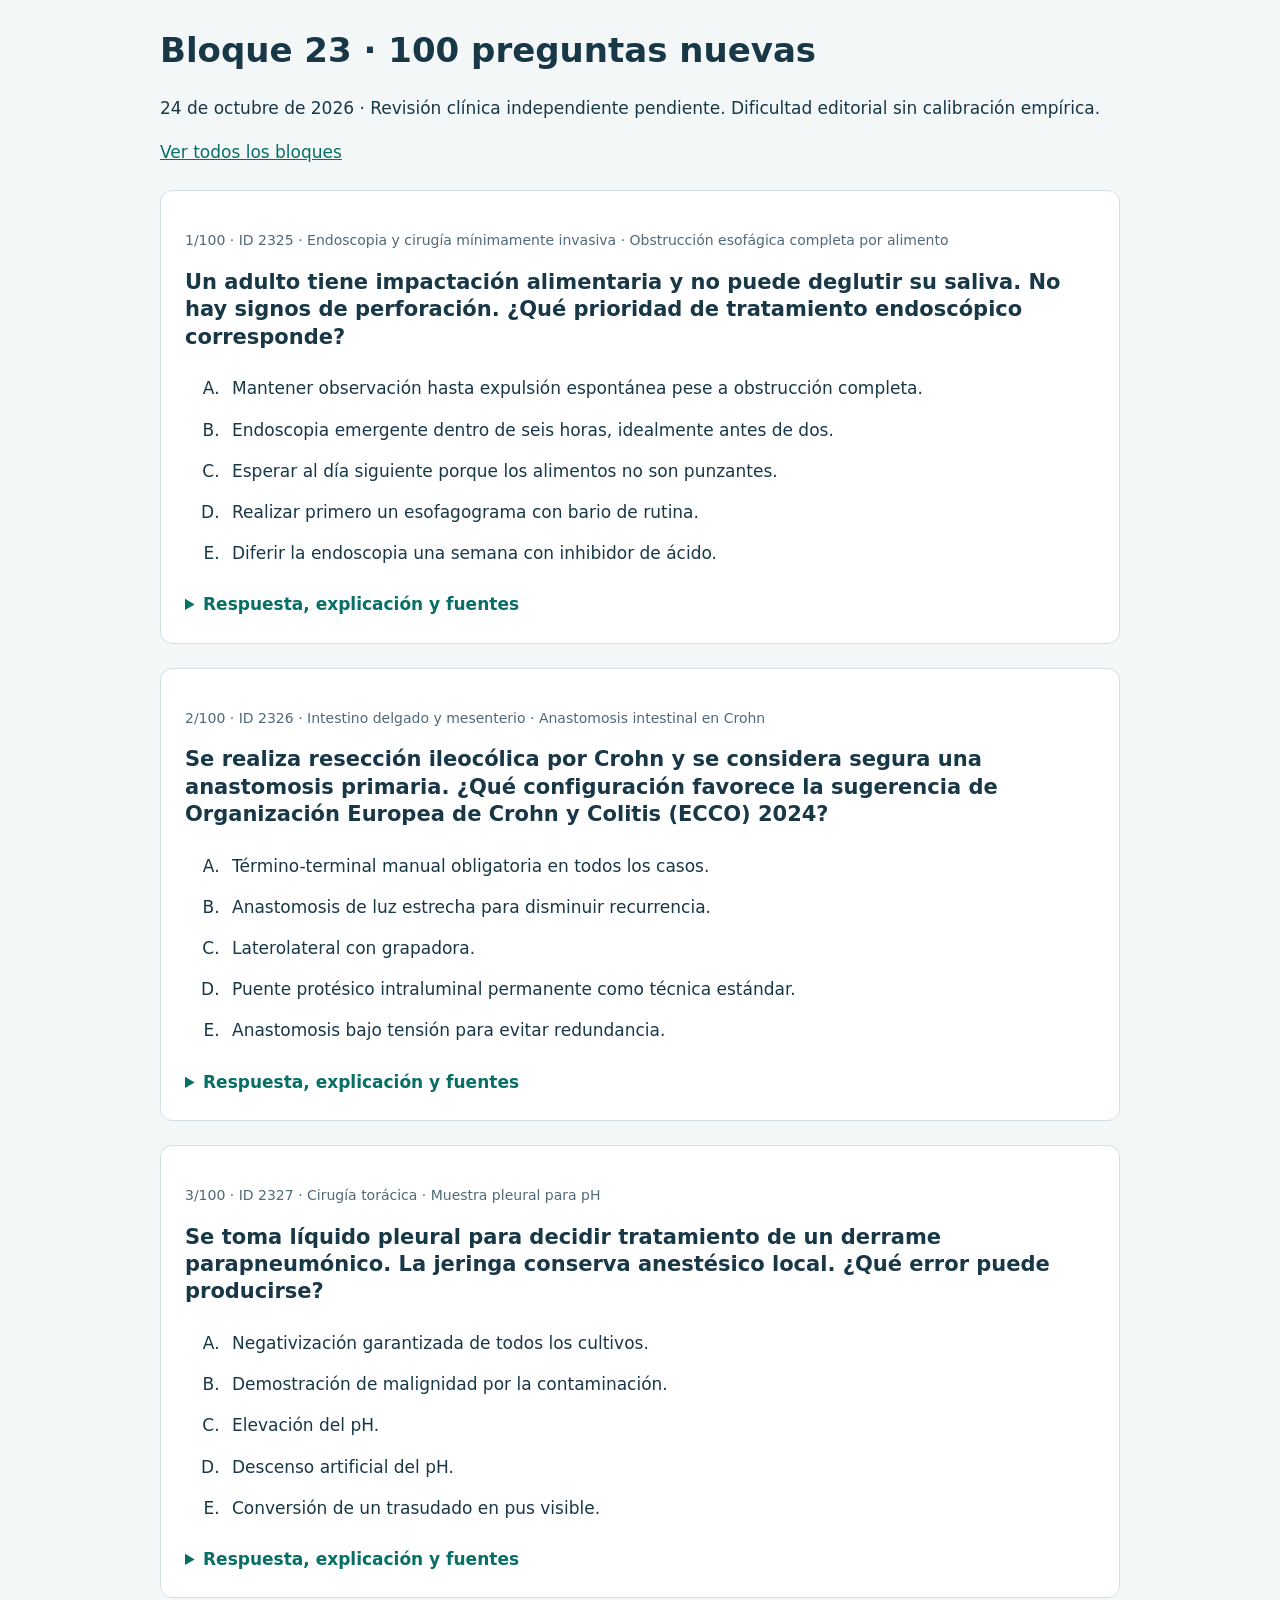
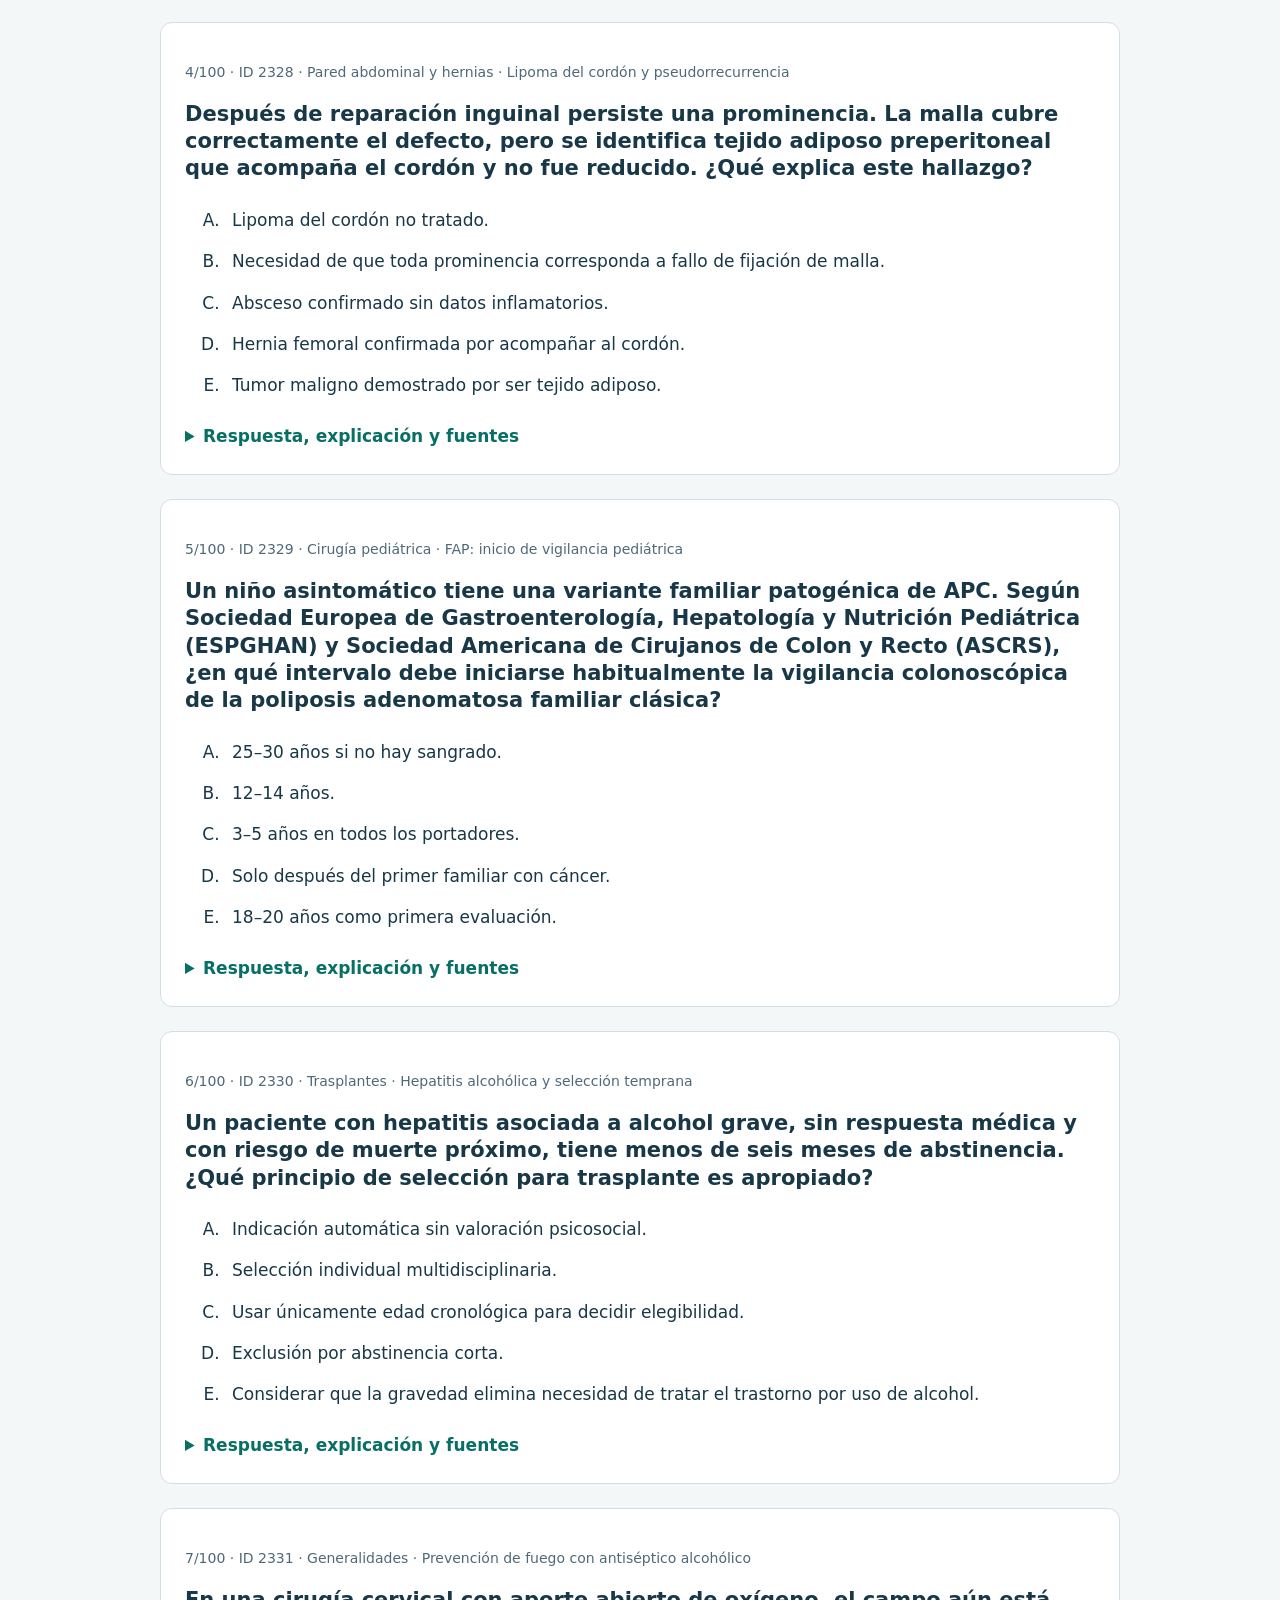
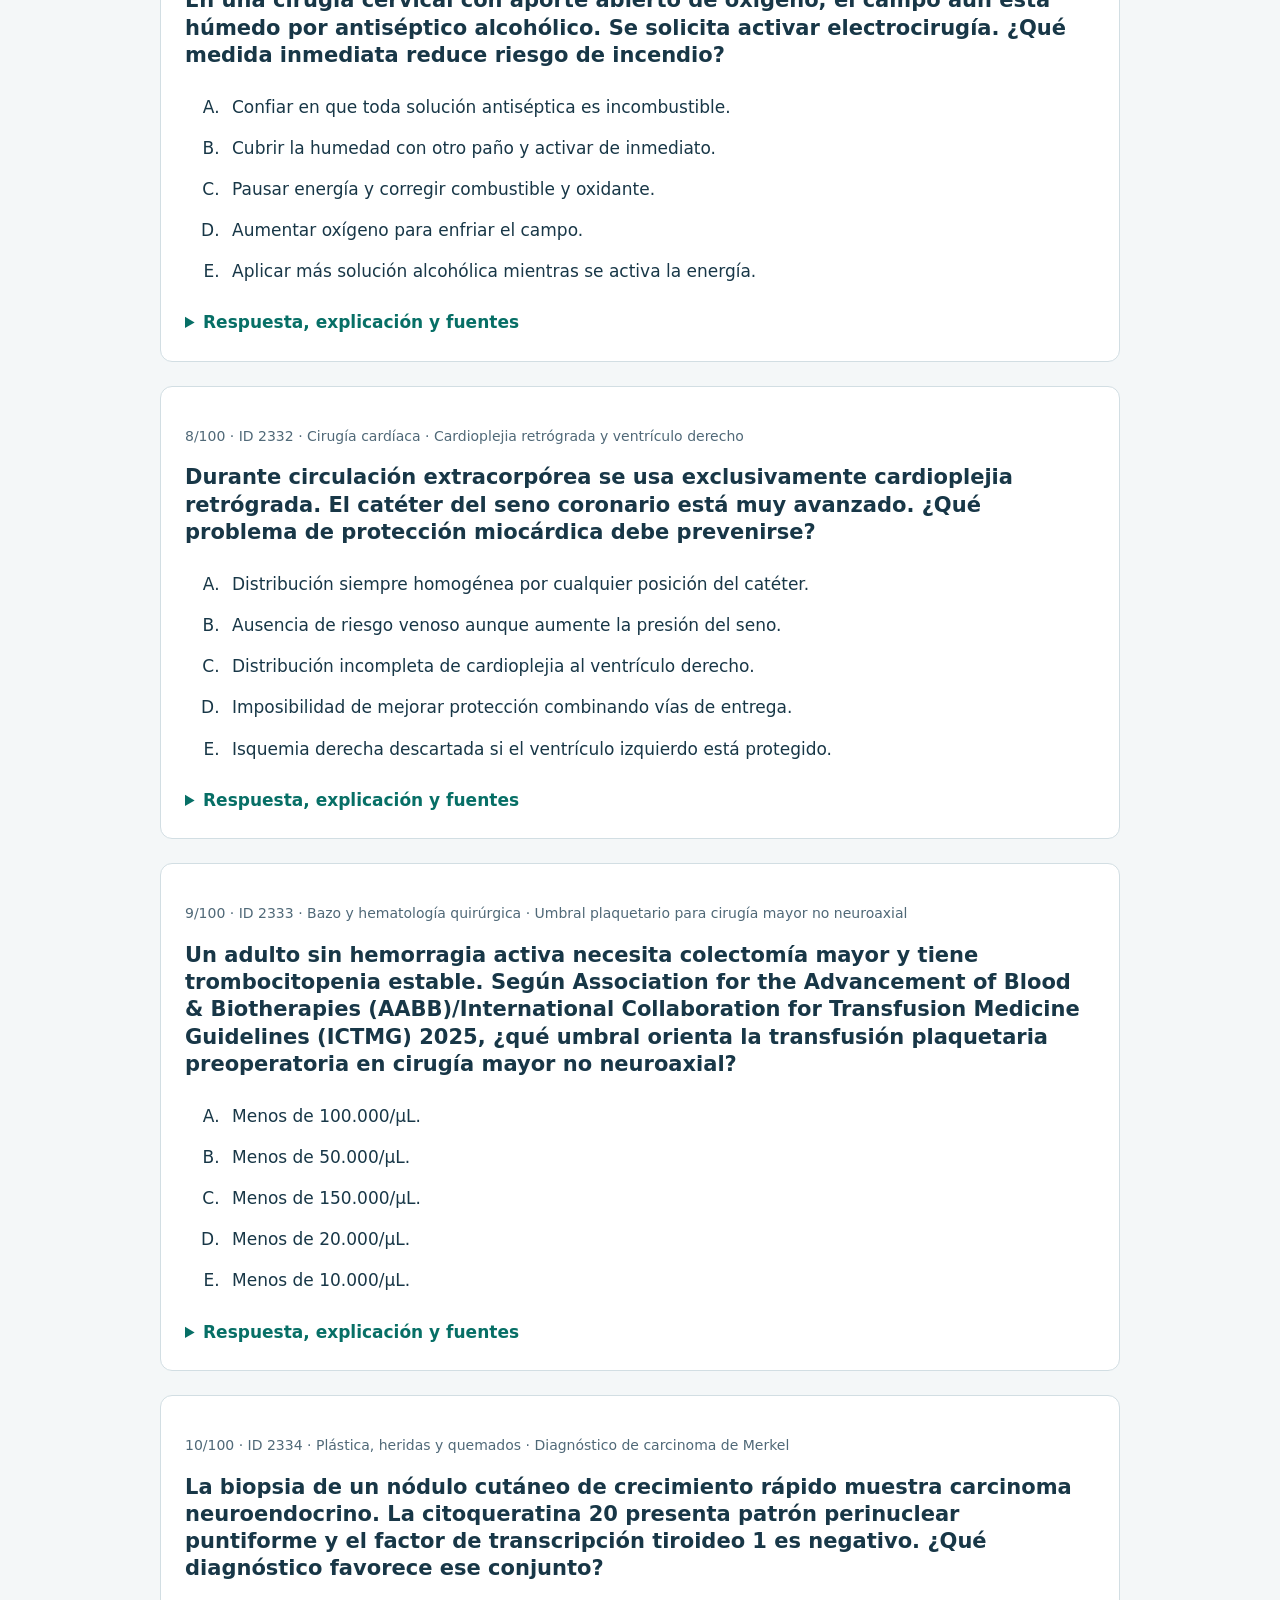
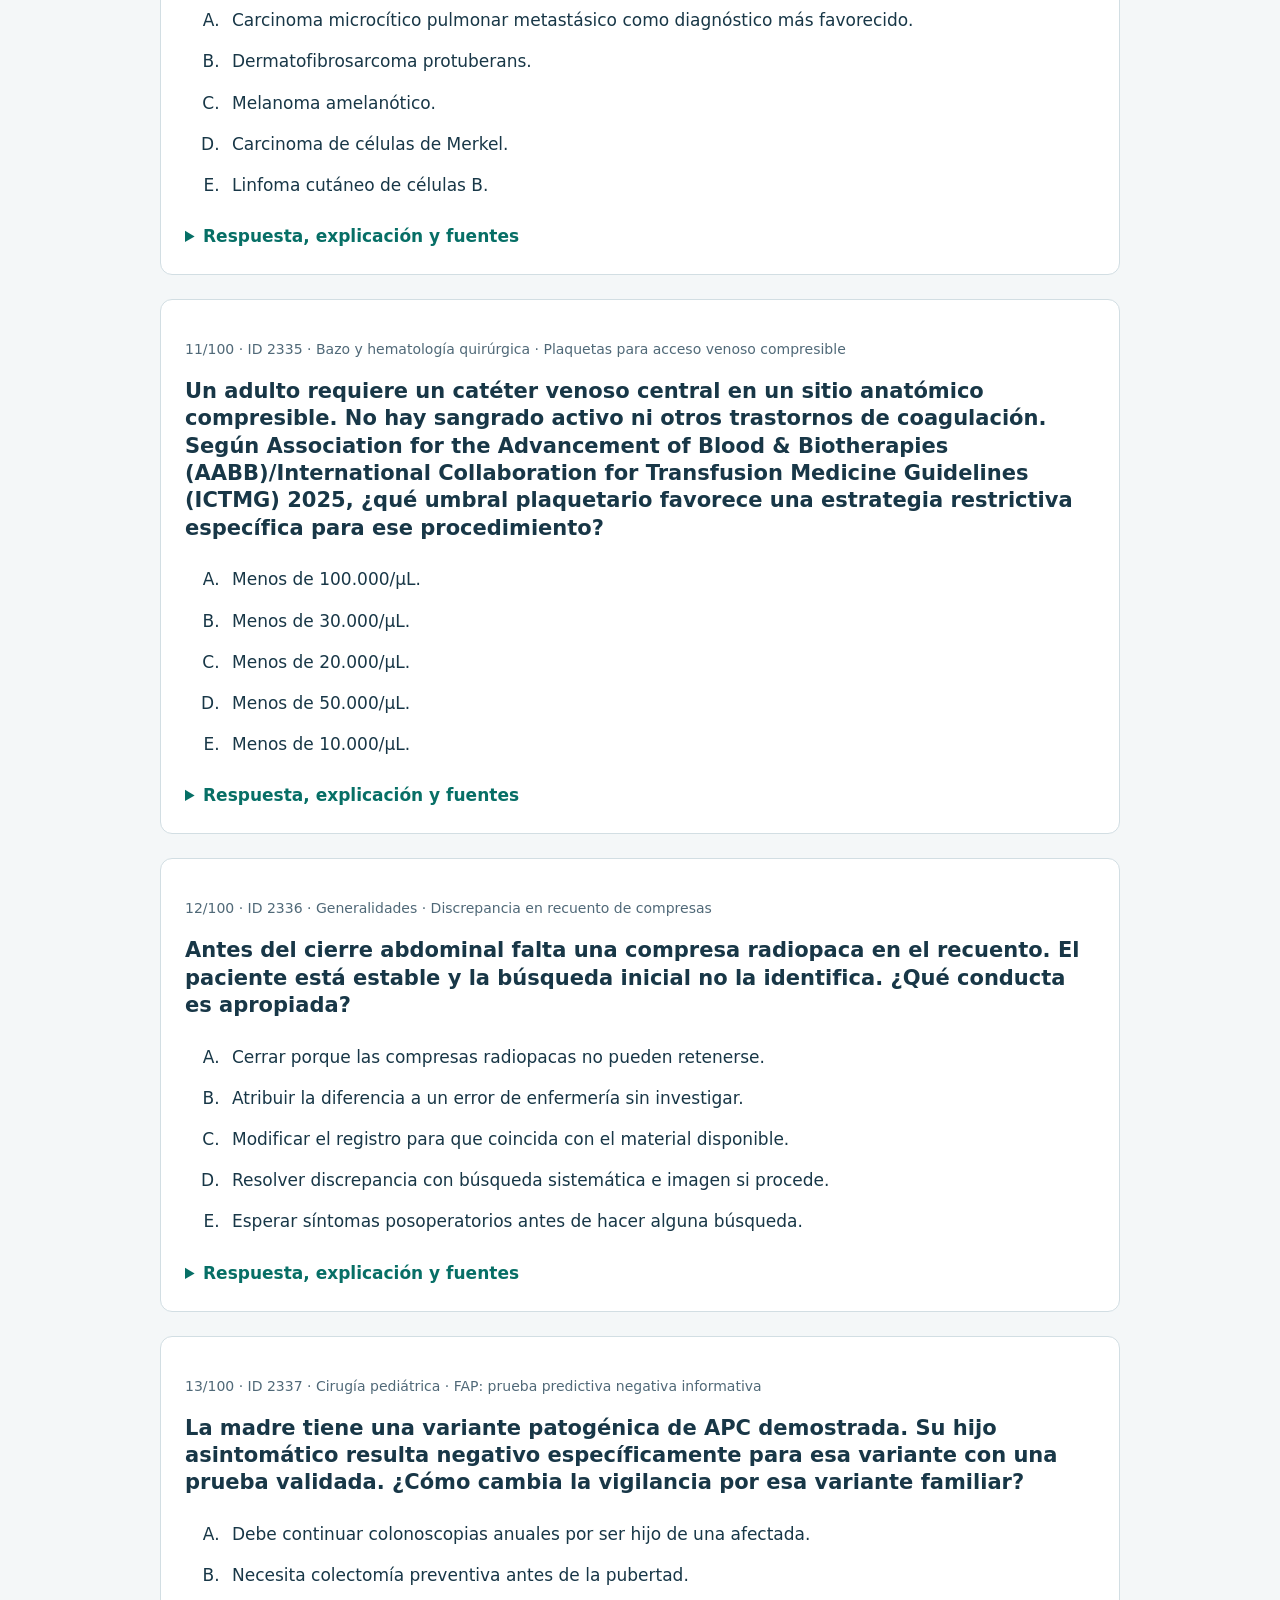
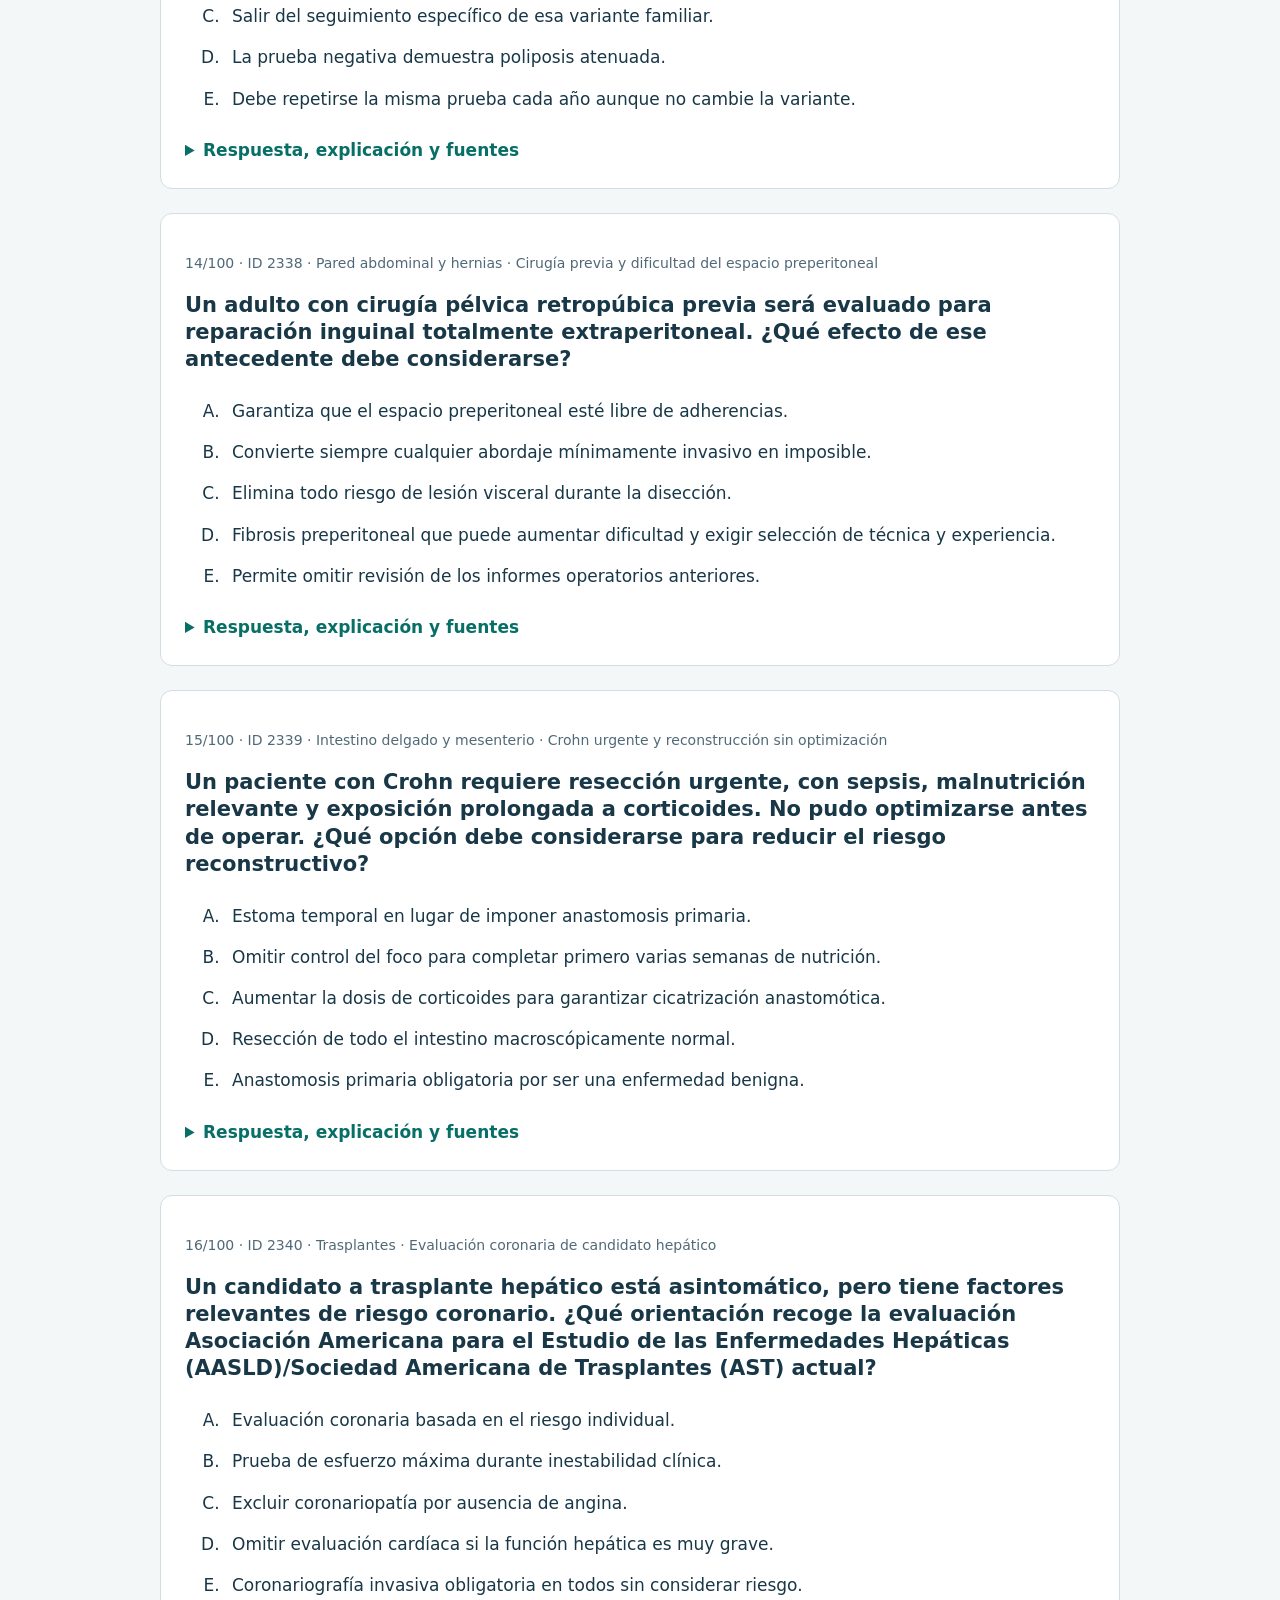
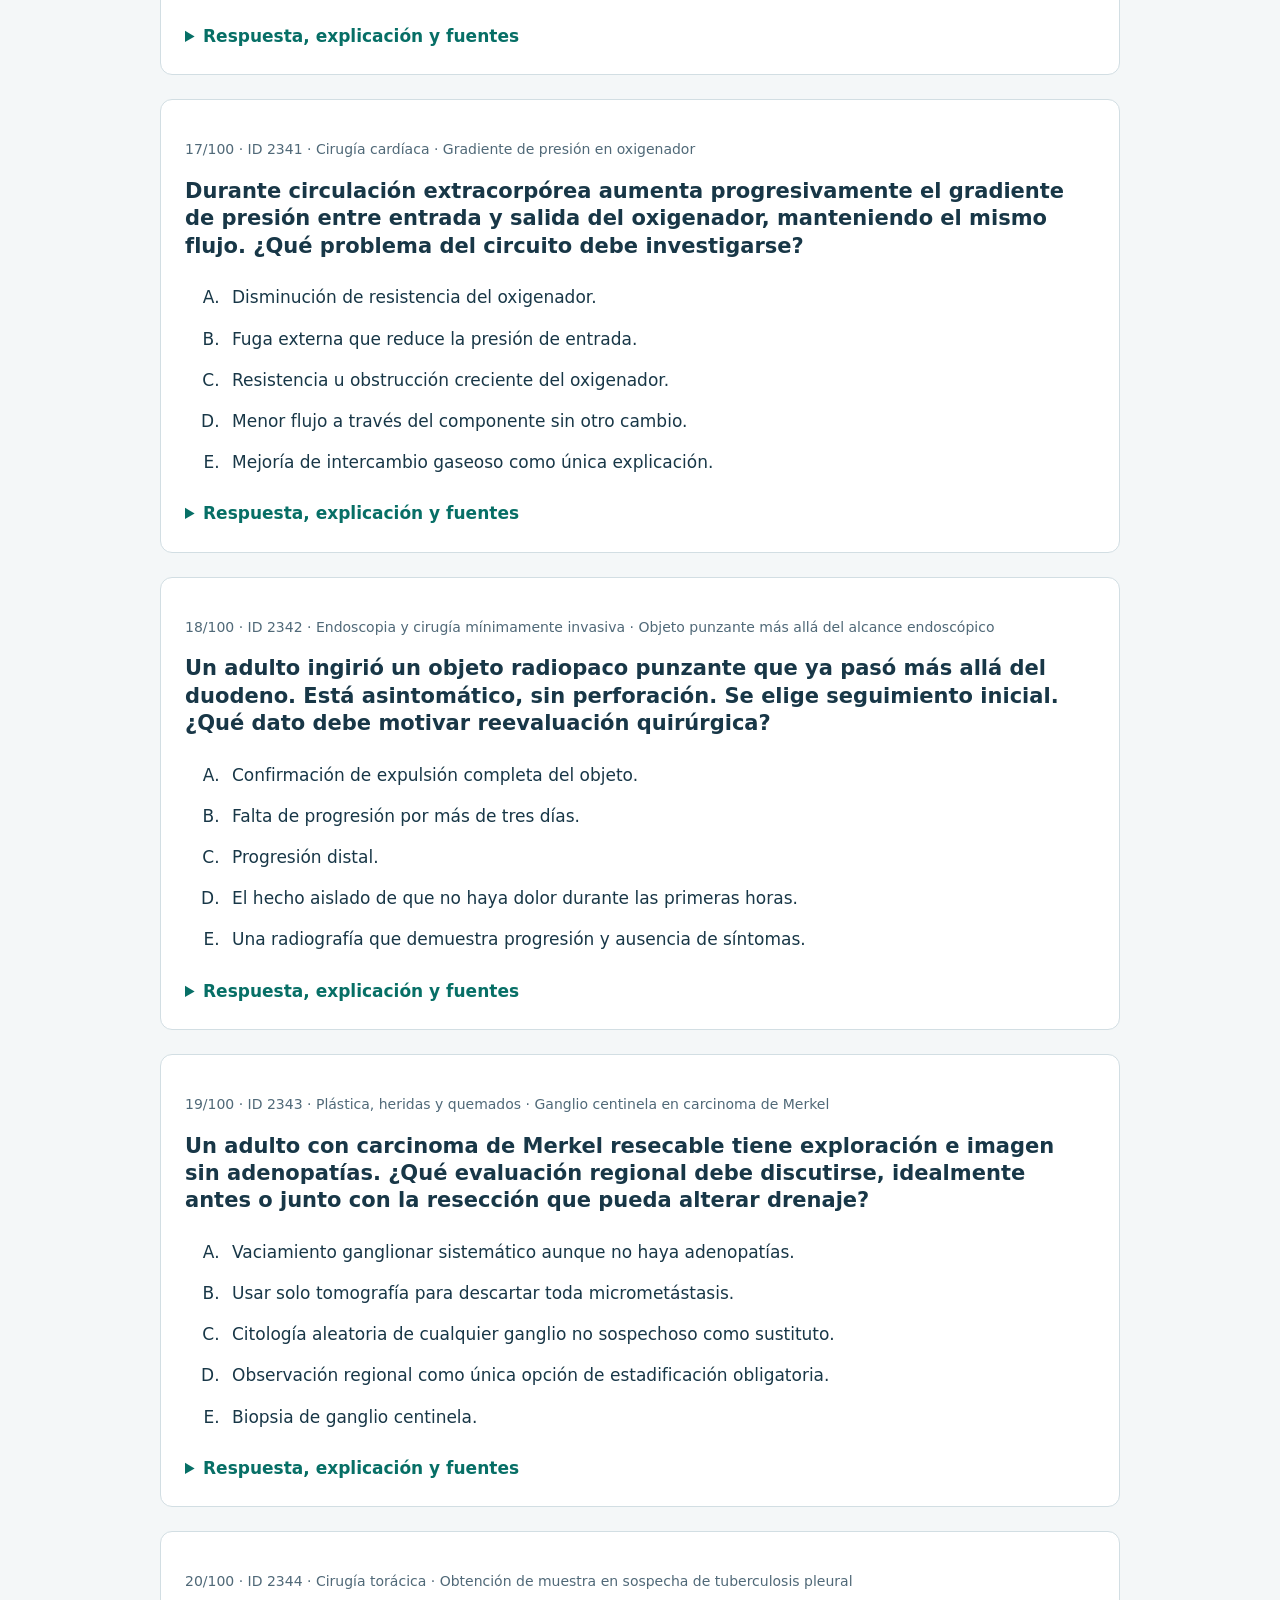
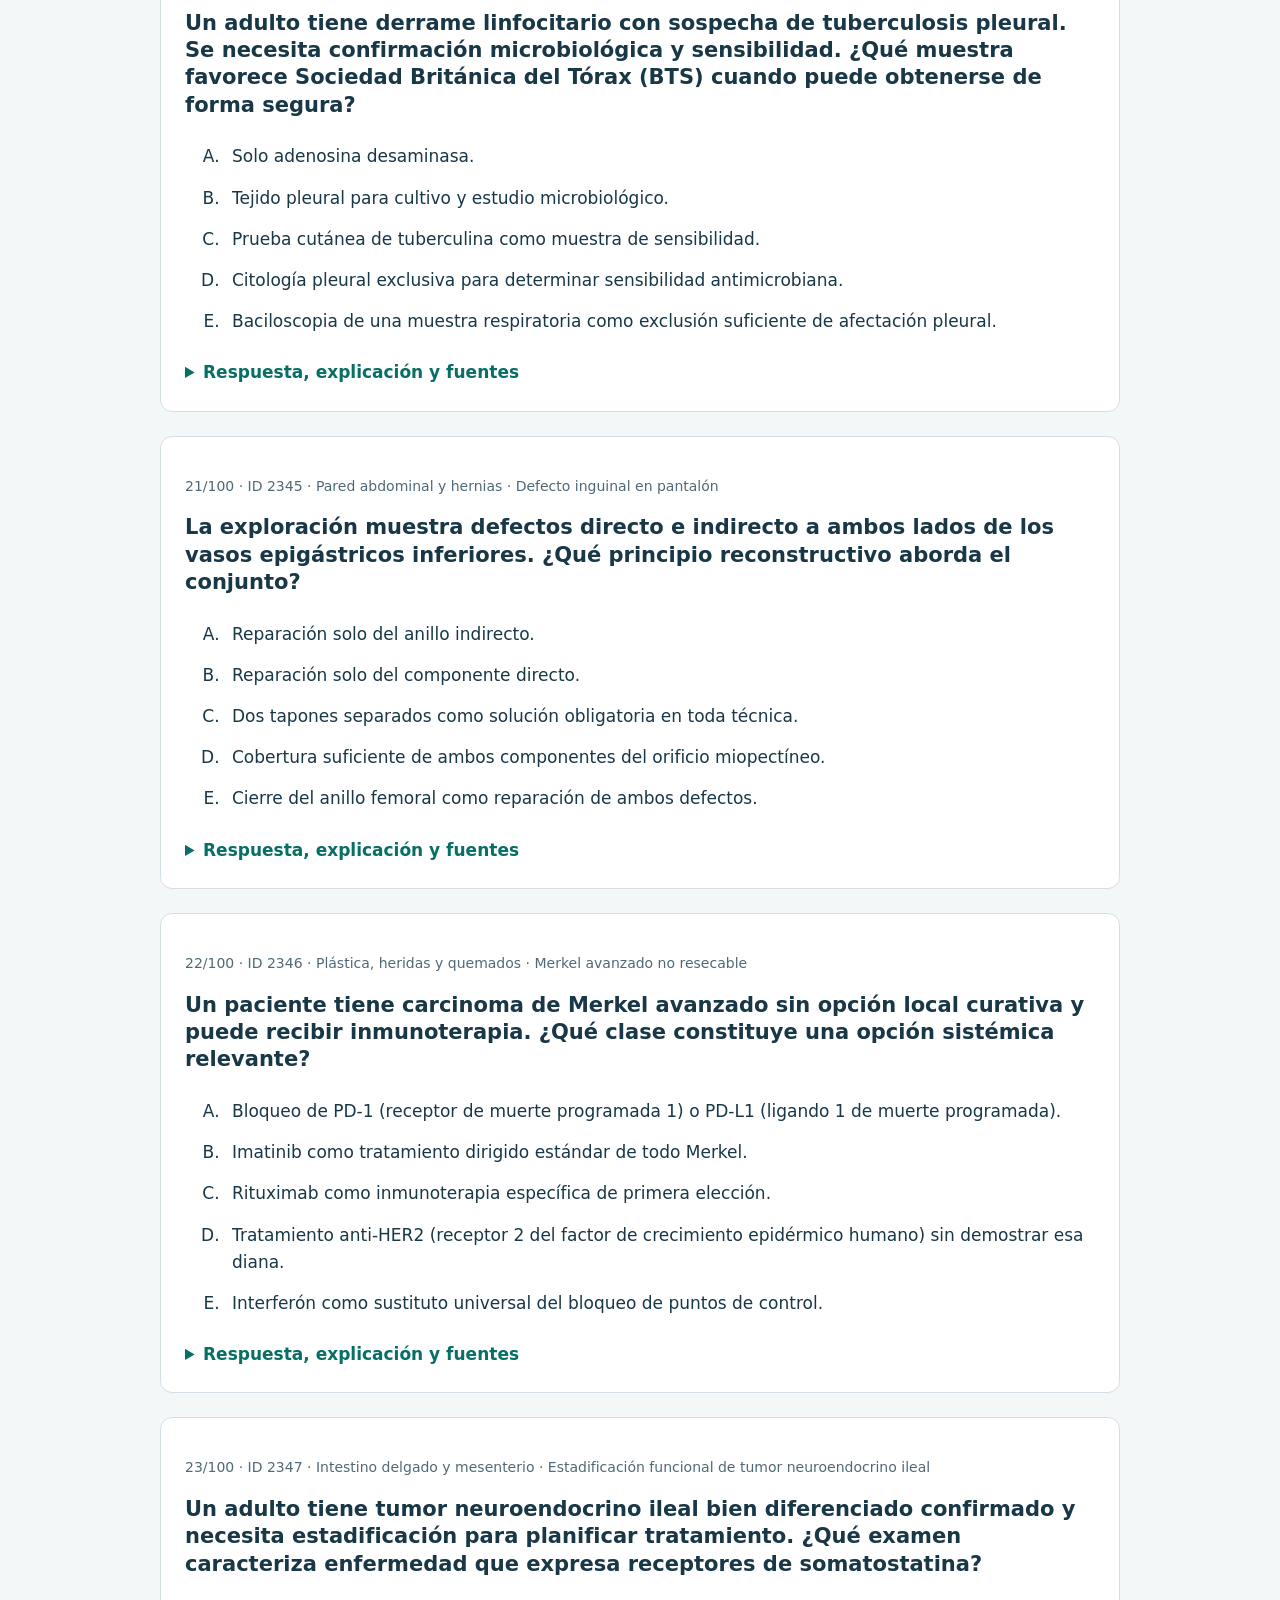
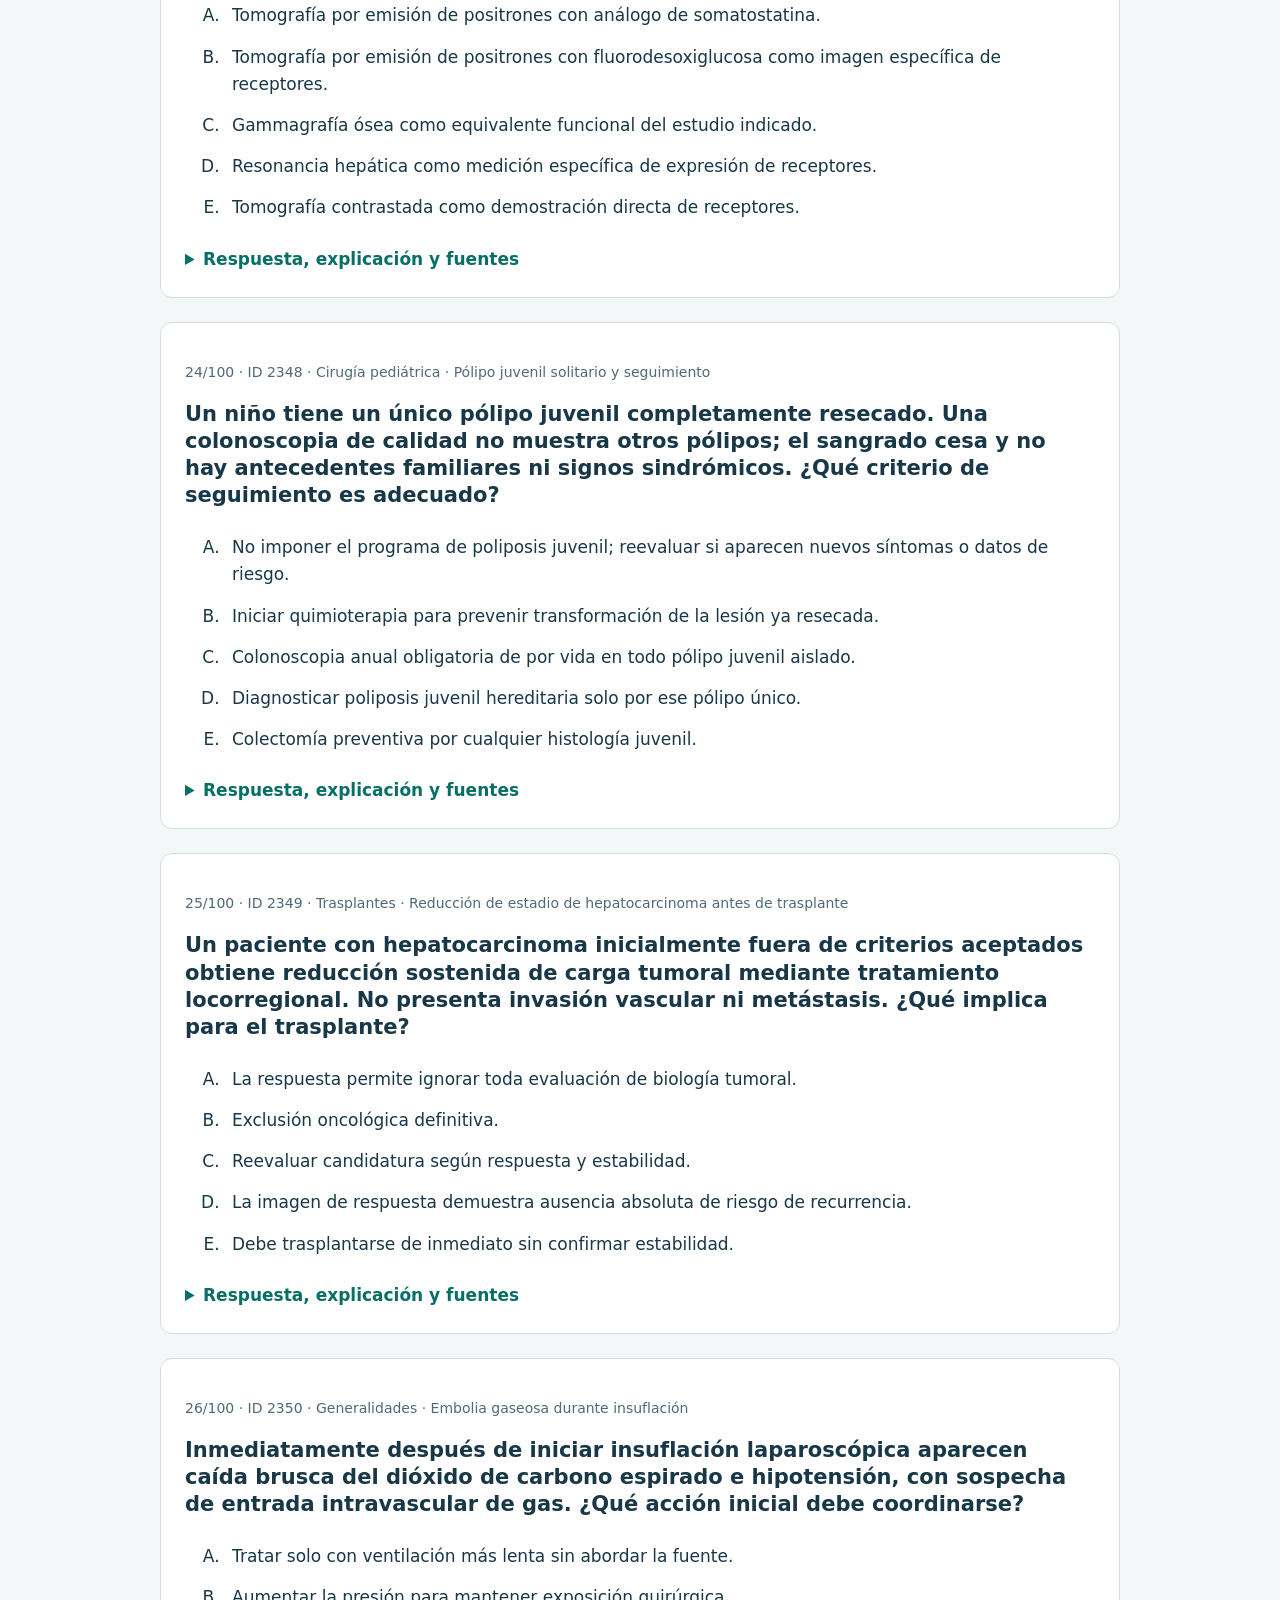
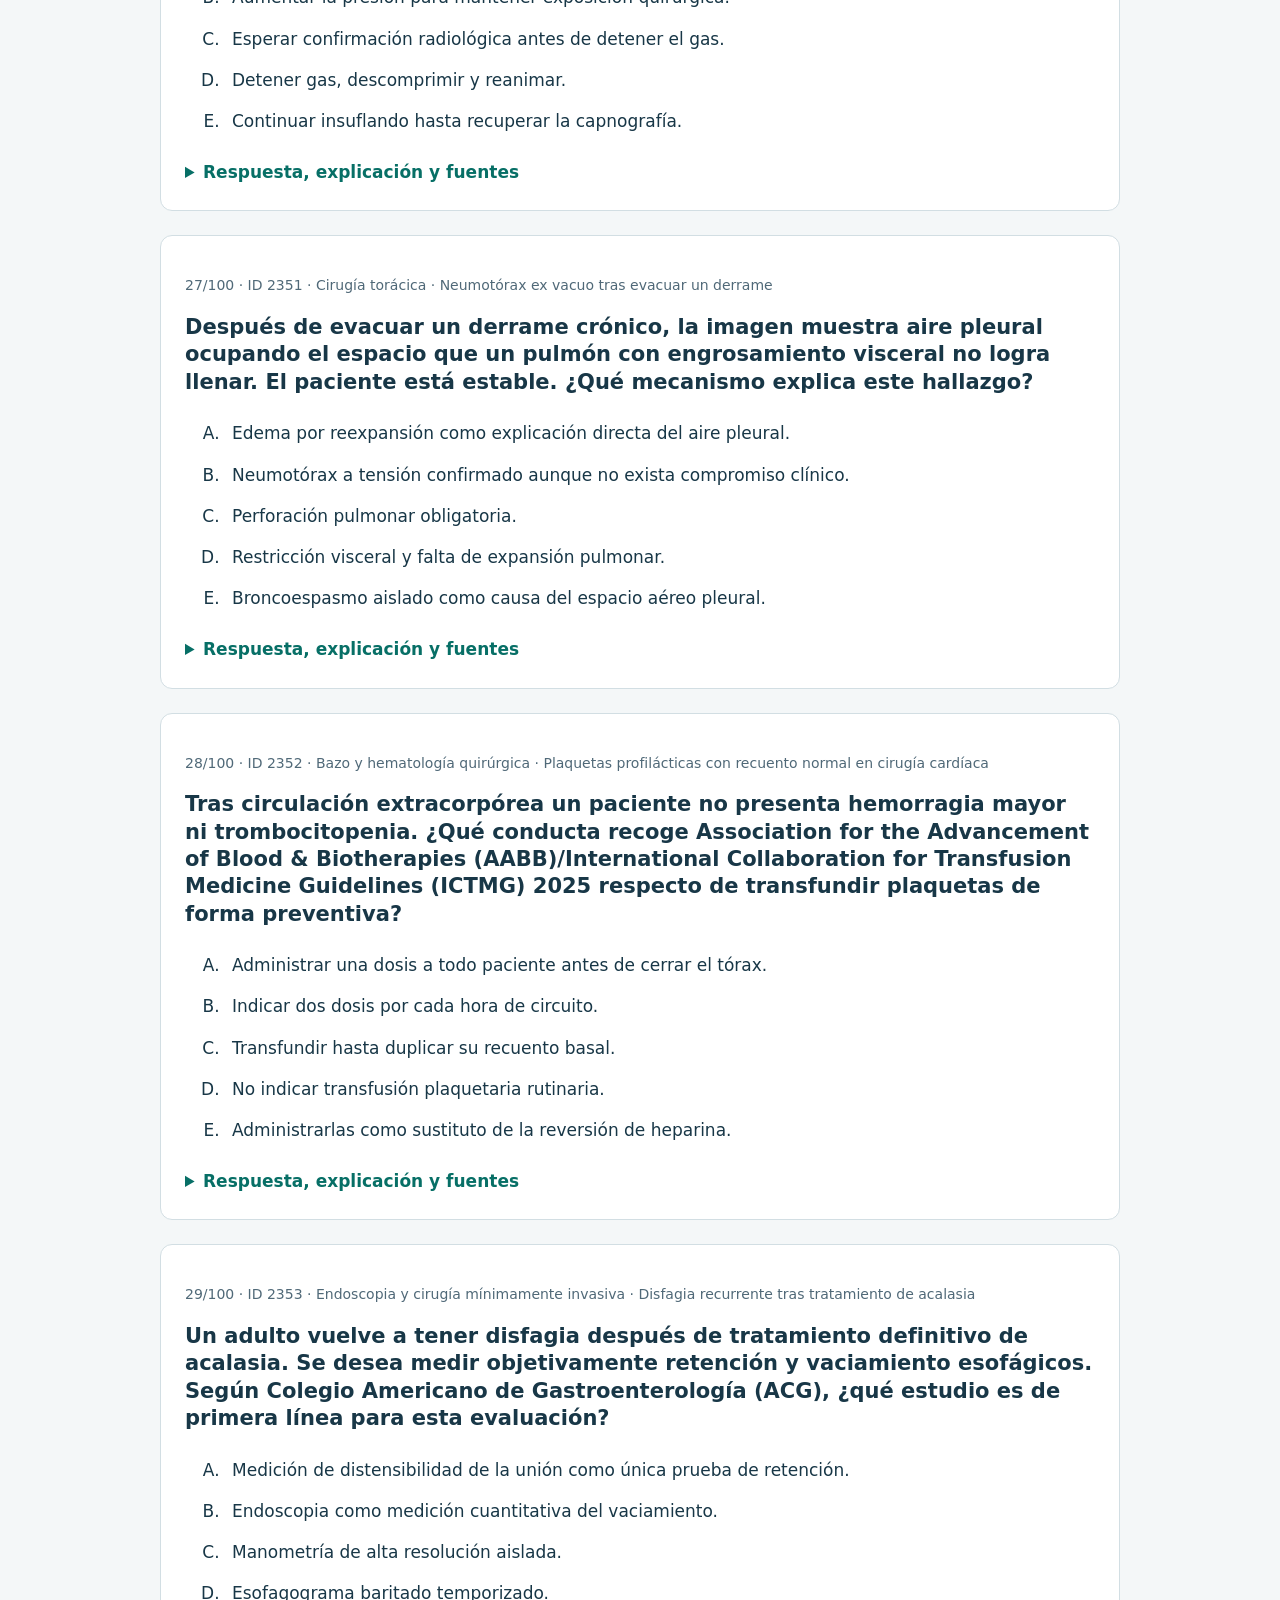
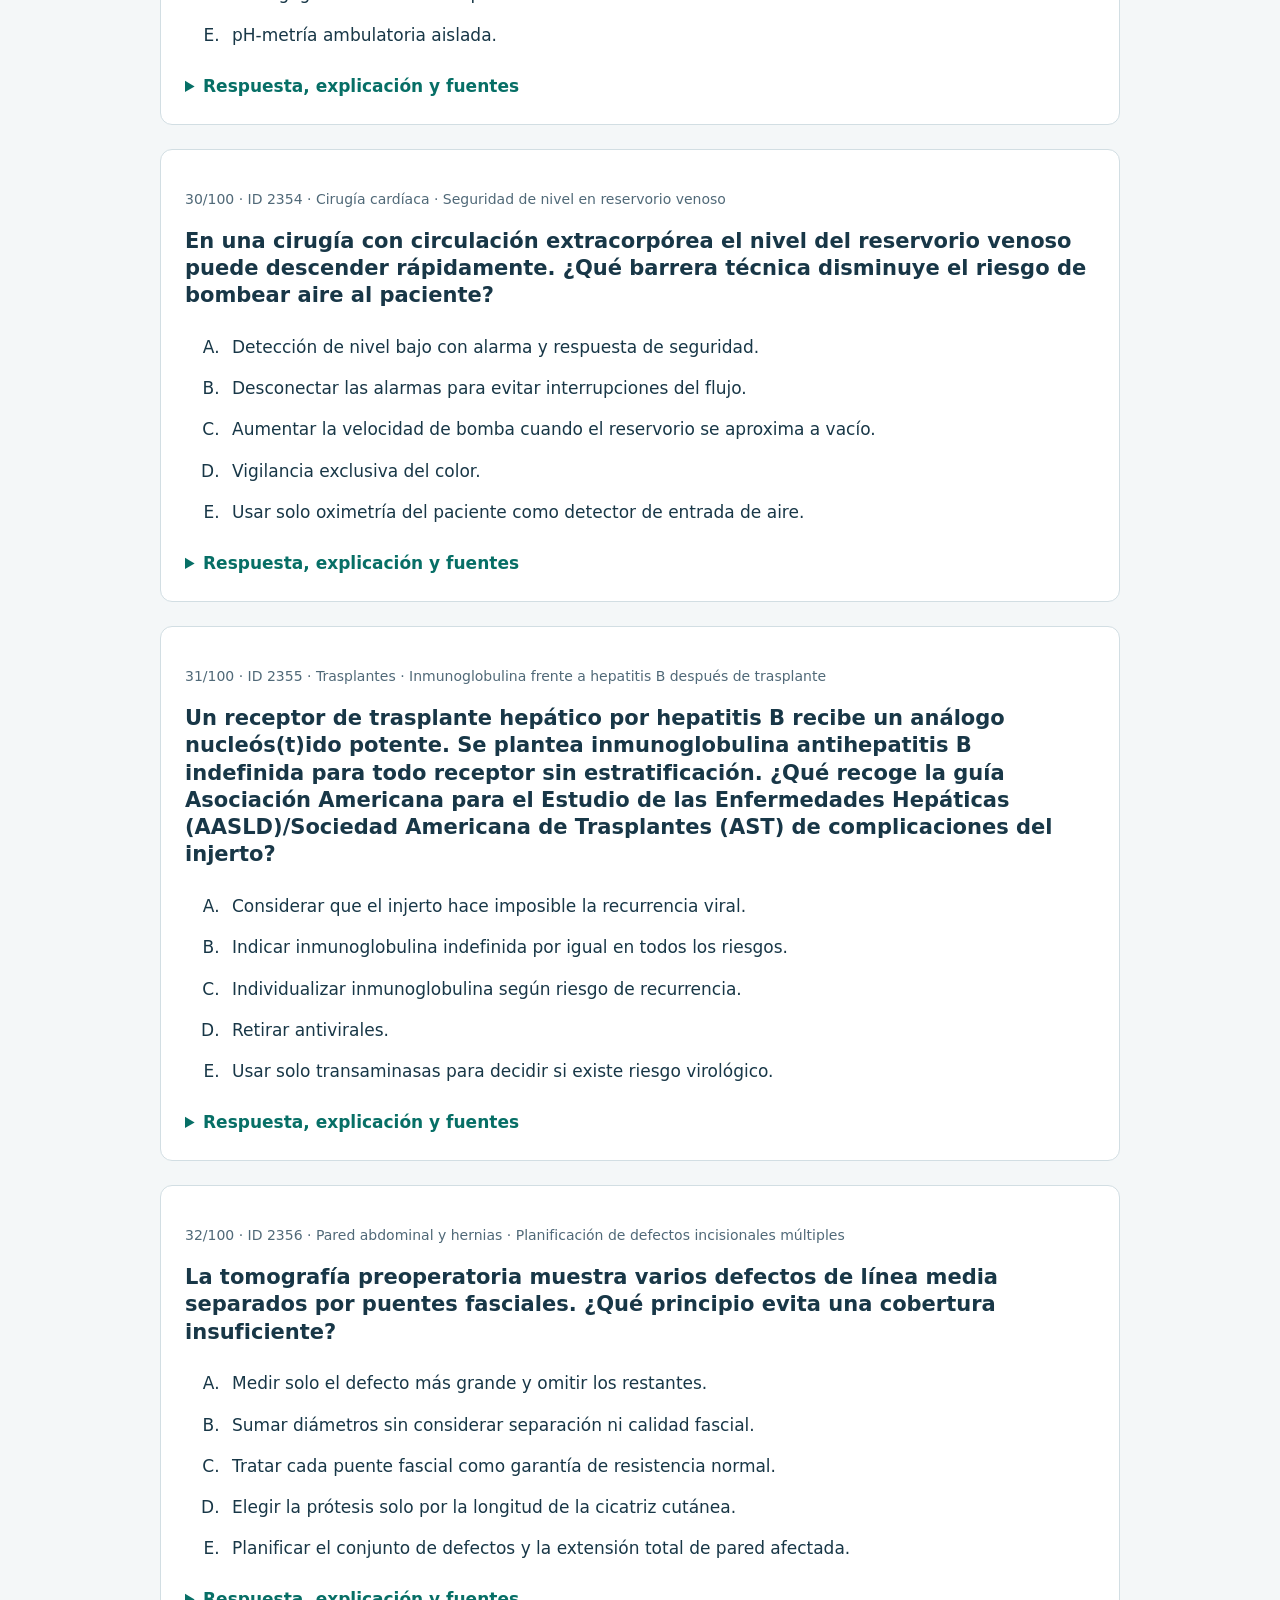
==== LEER_BLOQUE_23.html @ 8e3232fc "Add files via upload" ====
<!doctype html><html lang="es"><head><meta charset="utf-8"><meta name="viewport" content="width=device-width,initial-scale=1"><title>Bloque 23 · 100 preguntas nuevas</title><style>body{font:17px/1.6 system-ui;max-width:960px;margin:28px auto;padding:0 18px;color:#183747;background:#f4f7f8}article{padding:24px;margin:24px 0;background:white;border:1px solid #d2dee3;border-radius:12px}h1,h2{line-height:1.3}h2{font-size:21px}li{padding:7px}.meta{font-size:14px;color:#506978}summary,a{color:#076f66}summary{cursor:pointer;font-weight:700}a{overflow-wrap:anywhere}@media print{article{break-inside:avoid}}</style></head><body><h1>Bloque 23 · 100 preguntas nuevas</h1><p>24 de octubre de 2026 · Revisión clínica independiente pendiente. Dificultad editorial sin calibración empírica.</p><p><a href="LECTURA_BANCO/INDICE.html">Ver todos los bloques</a></p><article><p class="meta">1/100 · ID 2325 · Endoscopia y cirugía mínimamente invasiva · Obstrucción esofágica completa por alimento</p><h2>Un adulto tiene impactación alimentaria y no puede deglutir su saliva. No hay signos de perforación. ¿Qué prioridad de tratamiento endoscópico corresponde?</h2><ol type="A"><li>Mantener observación hasta expulsión espontánea pese a obstrucción completa.</li><li>Endoscopia emergente dentro de seis horas, idealmente antes de dos.</li><li>Esperar al día siguiente porque los alimentos no son punzantes.</li><li>Realizar primero un esofagograma con bario de rutina.</li><li>Diferir la endoscopia una semana con inhibidor de ácido.</li></ol><details><summary>Respuesta, explicación y fuentes</summary><p><b>B. Endoscopia emergente dentro de seis horas, idealmente antes de dos.</b></p><p>La incapacidad para manejar secreciones identifica obstrucción completa y riesgo de aspiración.</p><p>A: La situación no admite esa espera rutinaria.</p><p>B: La incapacidad para manejar secreciones identifica obstrucción completa y riesgo de aspiración.</p><p>C: La obstrucción completa exige mayor urgencia.</p><p>D: El contraste puede retrasar tratamiento y dificultar exploración.</p><p>E: No resuelve la obstrucción.</p><ul><li><a href="https://doi.org/10.1055/s-0042-100456">Removal of foreign bodies in the upper gastrointestinal tract in adults</a> · 2016 · Obstrucción esofágica completa y objetos punzantes</li></ul></details></article><article><p class="meta">2/100 · ID 2326 · Intestino delgado y mesenterio · Anastomosis intestinal en Crohn</p><h2>Se realiza resección ileocólica por Crohn y se considera segura una anastomosis primaria. ¿Qué configuración favorece la sugerencia de Organización Europea de Crohn y Colitis (ECCO) 2024?</h2><ol type="A"><li>Término-terminal manual obligatoria en todos los casos.</li><li>Anastomosis de luz estrecha para disminuir recurrencia.</li><li>Laterolateral con grapadora.</li><li>Puente protésico intraluminal permanente como técnica estándar.</li><li>Anastomosis bajo tensión para evitar redundancia.</li></ol><details><summary>Respuesta, explicación y fuentes</summary><p><b>C. Laterolateral con grapadora.</b></p><p>La guía sugiere anastomosis laterolateral mecánica, sin convertirla en garantía de ausencia de recurrencia.</p><p>A: No es una obligación universal.</p><p>B: La estrechez no es un objetivo preventivo.</p><p>C: La guía sugiere anastomosis laterolateral mecánica, sin convertirla en garantía de ausencia de recurrencia.</p><p>D: No corresponde a reconstrucción intestinal estándar.</p><p>E: La tensión compromete seguridad.</p><ul><li><a href="https://doi.org/10.1093/ecco-jcc/jjae089">Guidelines on Therapeutics in Crohn’s Disease: Surgical Treatment</a> · 2024 · Anastomosis, estoma en pacientes no optimizados y preservación intestinal</li></ul></details></article><article><p class="meta">3/100 · ID 2327 · Cirugía torácica · Muestra pleural para pH</p><h2>Se toma líquido pleural para decidir tratamiento de un derrame parapneumónico. La jeringa conserva anestésico local. ¿Qué error puede producirse?</h2><ol type="A"><li>Negativización garantizada de todos los cultivos.</li><li>Demostración de malignidad por la contaminación.</li><li>Elevación del pH.</li><li>Descenso artificial del pH.</li><li>Conversión de un trasudado en pus visible.</li></ol><details><summary>Respuesta, explicación y fuentes</summary><p><b>D. Descenso artificial del pH.</b></p><p>El anestésico puede disminuir pH; la muestra debe obtenerse y procesarse correctamente.</p><p>A: No puede asumirse ese efecto universal.</p><p>B: No constituye un criterio de malignidad.</p><p>C: No es el efecto descrito por la guía.</p><p>D: El anestésico puede disminuir pH; la muestra debe obtenerse y procesarse correctamente.</p><p>E: No transforma físicamente el líquido de esa forma.</p><ul><li><a href="https://doi.org/10.1136/thorax-2023-220304">Guideline for pleural disease</a> · 2023 · Calidad de muestra para pH y diagnóstico tisular de derrame</li></ul></details></article><article><p class="meta">4/100 · ID 2328 · Pared abdominal y hernias · Lipoma del cordón y pseudorrecurrencia</p><h2>Después de reparación inguinal persiste una prominencia. La malla cubre correctamente el defecto, pero se identifica tejido adiposo preperitoneal que acompaña el cordón y no fue reducido. ¿Qué explica este hallazgo?</h2><ol type="A"><li>Lipoma del cordón no tratado.</li><li>Necesidad de que toda prominencia corresponda a fallo de fijación de malla.</li><li>Absceso confirmado sin datos inflamatorios.</li><li>Hernia femoral confirmada por acompañar al cordón.</li><li>Tumor maligno demostrado por ser tejido adiposo.</li></ol><details><summary>Respuesta, explicación y fuentes</summary><p><b>A. Lipoma del cordón no tratado.</b></p><p>El tejido adiposo del cordón puede causar síntomas o pseudorrecurrencia.</p><p>A: El tejido adiposo del cordón puede causar síntomas o pseudorrecurrencia.</p><p>B: Deben considerarse otras causas además de la prótesis.</p><p>C: Se necesitan datos para diagnosticar infección.</p><p>D: La relación anatómica descrita no corresponde al canal femoral.</p><p>E: La grasa no demuestra malignidad.</p><ul><li><a href="https://pmc.ncbi.nlm.nih.gov/articles/PMC5809582/">International guidelines for groin hernia management</a> · 2018 · Anatomía, lipoma del cordón, hernia deslizante y colecciones</li></ul></details></article><article><p class="meta">5/100 · ID 2329 · Cirugía pediátrica · FAP: inicio de vigilancia pediátrica</p><h2>Un niño asintomático tiene una variante familiar patogénica de APC. Según Sociedad Europea de Gastroenterología, Hepatología y Nutrición Pediátrica (ESPGHAN) y Sociedad Americana de Cirujanos de Colon y Recto (ASCRS), ¿en qué intervalo debe iniciarse habitualmente la vigilancia colonoscópica de la poliposis adenomatosa familiar clásica?</h2><ol type="A"><li>25–30 años si no hay sangrado.</li><li>12–14 años.</li><li>3–5 años en todos los portadores.</li><li>Solo después del primer familiar con cáncer.</li><li>18–20 años como primera evaluación.</li></ol><details><summary>Respuesta, explicación y fuentes</summary><p><b>B. 12–14 años.</b></p><p>Se recomienda vigilancia antes de la adolescencia tardía; los síntomas pueden adelantarla.</p><p>A: Puede permitir progresión de la poliposis sin seguimiento.</p><p>B: Se recomienda vigilancia antes de la adolescencia tardía; los síntomas pueden adelantarla.</p><p>C: No es el intervalo rutinario para colonoscopia de todo portador asintomático.</p><p>D: No debe esperarse un nuevo cáncer familiar.</p><p>E: Retrasa la vigilancia recomendada.</p><ul><li><a href="https://doi.org/10.1097/MPG.0000000000002247">Management of Familial Adenomatous Polyposis in Children and Adolescents</a> · 2019 · Colonoscopia a los 12–14 años y pruebas predictivas familiares</li><li><a href="https://www.ascrsu.com/ascrs/view/ASCRS-Evidence-Based-Guidelines-and-Expert-Consensus/3982023/7/Management_of_Inherited_Adenomatous_Polyposis_Syndromes__2024_">Management of Inherited Adenomatous Polyposis Syndromes</a> · 2024 · Vigilancia de niños con riesgo familiar</li></ul></details></article><article><p class="meta">6/100 · ID 2330 · Trasplantes · Hepatitis alcohólica y selección temprana</p><h2>Un paciente con hepatitis asociada a alcohol grave, sin respuesta médica y con riesgo de muerte próximo, tiene menos de seis meses de abstinencia. ¿Qué principio de selección para trasplante es apropiado?</h2><ol type="A"><li>Indicación automática sin valoración psicosocial.</li><li>Selección individual multidisciplinaria.</li><li>Usar únicamente edad cronológica para decidir elegibilidad.</li><li>Exclusión por abstinencia corta.</li><li>Considerar que la gravedad elimina necesidad de tratar el trastorno por uso de alcohol.</li></ol><details><summary>Respuesta, explicación y fuentes</summary><p><b>B. Selección individual multidisciplinaria.</b></p><p>Pacientes cuidadosamente seleccionados pueden evaluarse tempranamente; el riesgo de recaída y seguimiento importan.</p><p>A: La selección debe ser rigurosa.</p><p>B: Pacientes cuidadosamente seleccionados pueden evaluarse tempranamente; el riesgo de recaída y seguimiento importan.</p><p>C: La edad aislada no define el beneficio.</p><p>D: Una regla única no sustituye evaluación integral.</p><p>E: El tratamiento de la adicción forma parte del plan.</p><ul><li><a href="https://doi.org/10.1097/HEP.0000000000001644">Practice Guideline on Adult Liver Transplantation: Candidate Evaluation</a> · 2026 · Selección oncológica, valoración coronaria y evaluación psicosocial</li><li><a href="https://doi.org/10.1016/j.jhep.2024.07.032">Clinical Practice Guidelines on liver transplantation</a> · 2024 · Donante vivo, volumen remanente y valoración anatómica</li></ul></details></article><article><p class="meta">7/100 · ID 2331 · Generalidades · Prevención de fuego con antiséptico alcohólico</p><h2>En una cirugía cervical con aporte abierto de oxígeno, el campo aún está húmedo por antiséptico alcohólico. Se solicita activar electrocirugía. ¿Qué medida inmediata reduce riesgo de incendio?</h2><ol type="A"><li>Confiar en que toda solución antiséptica es incombustible.</li><li>Cubrir la humedad con otro paño y activar de inmediato.</li><li>Pausar energía y corregir combustible y oxidante.</li><li>Aumentar oxígeno para enfriar el campo.</li><li>Aplicar más solución alcohólica mientras se activa la energía.</li></ol><details><summary>Respuesta, explicación y fuentes</summary><p><b>C. Pausar energía y corregir combustible y oxidante.</b></p><p>Debe interrumpirse la coincidencia de combustible, oxidante y fuente de ignición.</p><p>A: Las preparaciones alcohólicas pueden arder.</p><p>B: Puede atrapar vapores y no elimina el combustible.</p><p>C: Debe interrumpirse la coincidencia de combustible, oxidante y fuente de ignición.</p><p>D: El oxígeno favorece combustión.</p><p>E: Aumenta combustible próximo a una fuente de ignición.</p><ul><li><a href="https://www.jointcommissionjournal.com/article/S1553-7250(23)00236-2/fulltext">Sentinel Event Alert 68: Updated Surgical Fire Prevention for the 21st Century</a> · 2023 · Oxidante, combustible, fuente de ignición y antiséptico alcohólico</li></ul></details></article><article><p class="meta">8/100 · ID 2332 · Cirugía cardíaca · Cardioplejia retrógrada y ventrículo derecho</p><h2>Durante circulación extracorpórea se usa exclusivamente cardioplejia retrógrada. El catéter del seno coronario está muy avanzado. ¿Qué problema de protección miocárdica debe prevenirse?</h2><ol type="A"><li>Distribución siempre homogénea por cualquier posición del catéter.</li><li>Ausencia de riesgo venoso aunque aumente la presión del seno.</li><li>Distribución incompleta de cardioplejia al ventrículo derecho.</li><li>Imposibilidad de mejorar protección combinando vías de entrega.</li><li>Isquemia derecha descartada si el ventrículo izquierdo está protegido.</li></ol><details><summary>Respuesta, explicación y fuentes</summary><p><b>C. Distribución incompleta de cardioplejia al ventrículo derecho.</b></p><p>Una posición demasiado profunda puede excluir territorios de drenaje venoso.</p><p>A: La posición influye en distribución.</p><p>B: Una presión excesiva también puede lesionar venas.</p><p>C: Una posición demasiado profunda puede excluir territorios de drenaje venoso.</p><p>D: La estrategia puede adaptarse con vías complementarias.</p><p>E: La protección izquierda no garantiza protección derecha.</p><ul><li><a href="https://doi.org/10.1093/ejcts/ezae354">2024 Guidelines on cardiopulmonary bypass in adult cardiac surgery</a> · 2025 · Protección miocárdica, monitorización de presiones y seguridad del reservorio</li></ul></details></article><article><p class="meta">9/100 · ID 2333 · Bazo y hematología quirúrgica · Umbral plaquetario para cirugía mayor no neuroaxial</p><h2>Un adulto sin hemorragia activa necesita colectomía mayor y tiene trombocitopenia estable. Según Association for the Advancement of Blood &amp; Biotherapies (AABB)/International Collaboration for Transfusion Medicine Guidelines (ICTMG) 2025, ¿qué umbral orienta la transfusión plaquetaria preoperatoria en cirugía mayor no neuroaxial?</h2><ol type="A"><li>Menos de 100.000/µL.</li><li>Menos de 50.000/µL.</li><li>Menos de 150.000/µL.</li><li>Menos de 20.000/µL.</li><li>Menos de 10.000/µL.</li></ol><details><summary>Respuesta, explicación y fuentes</summary><p><b>B. Menos de 50.000/µL.</b></p><p>Es el umbral de procedimiento recomendado para cirugía mayor no neuroaxial.</p><p>A: Es más liberal para este escenario general.</p><p>B: Es el umbral de procedimiento recomendado para cirugía mayor no neuroaxial.</p><p>C: No se exige normalización poblacional.</p><p>D: Corresponde a otros escenarios de menor riesgo.</p><p>E: Es más bajo que el umbral de esta cirugía.</p><ul><li><a href="https://pubmed.ncbi.nlm.nih.gov/40440268/">Platelet Transfusion: 2025 International Clinical Practice Guidelines</a> · 2025 · Cirugía mayor no neuroaxial, acceso venoso compresible y cirugía cardiovascular</li></ul></details></article><article><p class="meta">10/100 · ID 2334 · Plástica, heridas y quemados · Diagnóstico de carcinoma de Merkel</p><h2>La biopsia de un nódulo cutáneo de crecimiento rápido muestra carcinoma neuroendocrino. La citoqueratina 20 presenta patrón perinuclear puntiforme y el factor de transcripción tiroideo 1 es negativo. ¿Qué diagnóstico favorece ese conjunto?</h2><ol type="A"><li>Carcinoma microcítico pulmonar metastásico como diagnóstico más favorecido.</li><li>Dermatofibrosarcoma protuberans.</li><li>Melanoma amelanótico.</li><li>Carcinoma de células de Merkel.</li><li>Linfoma cutáneo de células B.</li></ol><details><summary>Respuesta, explicación y fuentes</summary><p><b>D. Carcinoma de células de Merkel.</b></p><p>El patrón perinuclear de citoqueratina 20 y el perfil apoyan Merkel en el contexto adecuado.</p><p>A: Debe diferenciarse; el perfil descrito favorece Merkel.</p><p>B: No corresponde a un sarcoma fibroblástico habitual.</p><p>C: Se necesita perfil melanocítico y otra morfología.</p><p>D: El patrón perinuclear de citoqueratina 20 y el perfil apoyan Merkel en el contexto adecuado.</p><p>E: La citoqueratina no demuestra linaje linfoide.</p><ul><li><a href="https://pubmed.ncbi.nlm.nih.gov/38796285/">Merkel-cell carcinoma: Clinical Practice Guideline</a> · 2024 · Diagnóstico, ganglio centinela y tratamiento sistémico</li></ul></details></article><article><p class="meta">11/100 · ID 2335 · Bazo y hematología quirúrgica · Plaquetas para acceso venoso compresible</p><h2>Un adulto requiere un catéter venoso central en un sitio anatómico compresible. No hay sangrado activo ni otros trastornos de coagulación. Según Association for the Advancement of Blood &amp; Biotherapies (AABB)/International Collaboration for Transfusion Medicine Guidelines (ICTMG) 2025, ¿qué umbral plaquetario favorece una estrategia restrictiva específica para ese procedimiento?</h2><ol type="A"><li>Menos de 100.000/µL.</li><li>Menos de 30.000/µL.</li><li>Menos de 20.000/µL.</li><li>Menos de 50.000/µL.</li><li>Menos de 10.000/µL.</li></ol><details><summary>Respuesta, explicación y fuentes</summary><p><b>E. Menos de 10.000/µL.</b></p><p>La guía distingue el acceso en sitio compresible de procedimientos más invasivos.</p><p>A: No es la estrategia restrictiva recomendada aquí.</p><p>B: No es el umbral señalado.</p><p>C: Es más liberal que la recomendación específica.</p><p>D: Es el umbral de otras intervenciones de mayor riesgo.</p><p>E: La guía distingue el acceso en sitio compresible de procedimientos más invasivos.</p><ul><li><a href="https://pubmed.ncbi.nlm.nih.gov/40440268/">Platelet Transfusion: 2025 International Clinical Practice Guidelines</a> · 2025 · Cirugía mayor no neuroaxial, acceso venoso compresible y cirugía cardiovascular</li></ul></details></article><article><p class="meta">12/100 · ID 2336 · Generalidades · Discrepancia en recuento de compresas</p><h2>Antes del cierre abdominal falta una compresa radiopaca en el recuento. El paciente está estable y la búsqueda inicial no la identifica. ¿Qué conducta es apropiada?</h2><ol type="A"><li>Cerrar porque las compresas radiopacas no pueden retenerse.</li><li>Atribuir la diferencia a un error de enfermería sin investigar.</li><li>Modificar el registro para que coincida con el material disponible.</li><li>Resolver discrepancia con búsqueda sistemática e imagen si procede.</li><li>Esperar síntomas posoperatorios antes de hacer alguna búsqueda.</li></ol><details><summary>Respuesta, explicación y fuentes</summary><p><b>D. Resolver discrepancia con búsqueda sistemática e imagen si procede.</b></p><p>La discrepancia requiere resolución activa y documentación, no una suposición tranquilizadora.</p><p>A: La radiopacidad facilita detección, no impide retención.</p><p>B: La prevención requiere responsabilidad del equipo.</p><p>C: Alterar registros elimina trazabilidad sin resolver riesgo.</p><p>D: La discrepancia requiere resolución activa y documentación, no una suposición tranquilizadora.</p><p>E: La búsqueda debe ser oportuna antes de exposición adicional.</p><ul><li><a href="https://www.facs.org/about-acs/statements/prevention-of-unintentionally-retained-surgical-items-after-surgery/">Prevention of Unintentionally Retained Surgical Items After Surgery</a> · 2016 · Exploración antes del cierre y discrepancias de recuento</li></ul></details></article><article><p class="meta">13/100 · ID 2337 · Cirugía pediátrica · FAP: prueba predictiva negativa informativa</p><h2>La madre tiene una variante patogénica de APC demostrada. Su hijo asintomático resulta negativo específicamente para esa variante con una prueba validada. ¿Cómo cambia la vigilancia por esa variante familiar?</h2><ol type="A"><li>Debe continuar colonoscopias anuales por ser hijo de una afectada.</li><li>Necesita colectomía preventiva antes de la pubertad.</li><li>Salir del seguimiento específico de esa variante familiar.</li><li>La prueba negativa demuestra poliposis atenuada.</li><li>Debe repetirse la misma prueba cada año aunque no cambie la variante.</li></ol><details><summary>Respuesta, explicación y fuentes</summary><p><b>C. Salir del seguimiento específico de esa variante familiar.</b></p><p>Una prueba predictiva negativa verdaderamente informativa excluye la variante familiar.</p><p>A: El parentesco no invalida la prueba informativa.</p><p>B: No existe indicación preventiva por una variante que no porta.</p><p>C: Una prueba predictiva negativa verdaderamente informativa excluye la variante familiar.</p><p>D: Un resultado negativo no diagnostica otro subtipo.</p><p>E: La variante germinal familiar no cambia anualmente.</p><ul><li><a href="https://doi.org/10.1097/MPG.0000000000002247">Management of Familial Adenomatous Polyposis in Children and Adolescents</a> · 2019 · Colonoscopia a los 12–14 años y pruebas predictivas familiares</li></ul></details></article><article><p class="meta">14/100 · ID 2338 · Pared abdominal y hernias · Cirugía previa y dificultad del espacio preperitoneal</p><h2>Un adulto con cirugía pélvica retropúbica previa será evaluado para reparación inguinal totalmente extraperitoneal. ¿Qué efecto de ese antecedente debe considerarse?</h2><ol type="A"><li>Garantiza que el espacio preperitoneal esté libre de adherencias.</li><li>Convierte siempre cualquier abordaje mínimamente invasivo en imposible.</li><li>Elimina todo riesgo de lesión visceral durante la disección.</li><li>Fibrosis preperitoneal que puede aumentar dificultad y exigir selección de técnica y experiencia.</li><li>Permite omitir revisión de los informes operatorios anteriores.</li></ol><details><summary>Respuesta, explicación y fuentes</summary><p><b>D. Fibrosis preperitoneal que puede aumentar dificultad y exigir selección de técnica y experiencia.</b></p><p>Puede aumentar complejidad, aunque no implica una contraindicación absoluta en manos expertas.</p><p>A: La cirugía puede generar fibrosis.</p><p>B: La factibilidad depende del caso y experiencia.</p><p>C: La cicatriz puede aumentar dificultades.</p><p>D: Puede aumentar complejidad, aunque no implica una contraindicación absoluta en manos expertas.</p><p>E: La anatomía alterada hace útil conocer cirugía previa.</p><ul><li><a href="https://pmc.ncbi.nlm.nih.gov/articles/PMC5809582/">International guidelines for groin hernia management</a> · 2018 · Anatomía, lipoma del cordón, hernia deslizante y colecciones</li><li><a href="https://doi.org/10.1007/s13304-024-01810-w">Laparoscopic totally extraperitoneal hernia repair in patients with a history of previous abdominopelvic surgery</a> · 2024 · Cohorte primaria: factibilidad y selección tras cirugía previa; no contraindicación absoluta</li></ul></details></article><article><p class="meta">15/100 · ID 2339 · Intestino delgado y mesenterio · Crohn urgente y reconstrucción sin optimización</p><h2>Un paciente con Crohn requiere resección urgente, con sepsis, malnutrición relevante y exposición prolongada a corticoides. No pudo optimizarse antes de operar. ¿Qué opción debe considerarse para reducir el riesgo reconstructivo?</h2><ol type="A"><li>Estoma temporal en lugar de imponer anastomosis primaria.</li><li>Omitir control del foco para completar primero varias semanas de nutrición.</li><li>Aumentar la dosis de corticoides para garantizar cicatrización anastomótica.</li><li>Resección de todo el intestino macroscópicamente normal.</li><li>Anastomosis primaria obligatoria por ser una enfermedad benigna.</li></ol><details><summary>Respuesta, explicación y fuentes</summary><p><b>A. Estoma temporal en lugar de imponer anastomosis primaria.</b></p><p>La guía contempla derivación temporal cuando la falta de optimización hace insegura la reconstrucción.</p><p>A: La guía contempla derivación temporal cuando la falta de optimización hace insegura la reconstrucción.</p><p>B: La urgencia séptica requiere control oportuno.</p><p>C: La exposición a corticoides puede aumentar riesgo.</p><p>D: Sacrificar intestino sano no corrige la fisiología.</p><p>E: La benignidad no elimina factores de dehiscencia.</p><ul><li><a href="https://doi.org/10.1093/ecco-jcc/jjae089">Guidelines on Therapeutics in Crohn’s Disease: Surgical Treatment</a> · 2024 · Anastomosis, estoma en pacientes no optimizados y preservación intestinal</li></ul></details></article><article><p class="meta">16/100 · ID 2340 · Trasplantes · Evaluación coronaria de candidato hepático</p><h2>Un candidato a trasplante hepático está asintomático, pero tiene factores relevantes de riesgo coronario. ¿Qué orientación recoge la evaluación Asociación Americana para el Estudio de las Enfermedades Hepáticas (AASLD)/Sociedad Americana de Trasplantes (AST) actual?</h2><ol type="A"><li>Evaluación coronaria basada en el riesgo individual.</li><li>Prueba de esfuerzo máxima durante inestabilidad clínica.</li><li>Excluir coronariopatía por ausencia de angina.</li><li>Omitir evaluación cardíaca si la función hepática es muy grave.</li><li>Coronariografía invasiva obligatoria en todos sin considerar riesgo.</li></ol><details><summary>Respuesta, explicación y fuentes</summary><p><b>A. Evaluación coronaria basada en el riesgo individual.</b></p><p>La ausencia de síntomas no elimina riesgo; la estrategia de pruebas debe individualizarse.</p><p>A: La ausencia de síntomas no elimina riesgo; la estrategia de pruebas debe individualizarse.</p><p>B: Debe respetarse seguridad y estabilidad.</p><p>C: Puede existir enfermedad silenciosa.</p><p>D: El riesgo cardíaco influye en seguridad del trasplante.</p><p>E: No todo candidato necesita la misma prueba invasiva.</p><ul><li><a href="https://doi.org/10.1097/HEP.0000000000001644">Practice Guideline on Adult Liver Transplantation: Candidate Evaluation</a> · 2026 · Selección oncológica, valoración coronaria y evaluación psicosocial</li></ul></details></article><article><p class="meta">17/100 · ID 2341 · Cirugía cardíaca · Gradiente de presión en oxigenador</p><h2>Durante circulación extracorpórea aumenta progresivamente el gradiente de presión entre entrada y salida del oxigenador, manteniendo el mismo flujo. ¿Qué problema del circuito debe investigarse?</h2><ol type="A"><li>Disminución de resistencia del oxigenador.</li><li>Fuga externa que reduce la presión de entrada.</li><li>Resistencia u obstrucción creciente del oxigenador.</li><li>Menor flujo a través del componente sin otro cambio.</li><li>Mejoría de intercambio gaseoso como única explicación.</li></ol><details><summary>Respuesta, explicación y fuentes</summary><p><b>C. Resistencia u obstrucción creciente del oxigenador.</b></p><p>A flujo comparable, un gradiente mayor sugiere aumento de resistencia.</p><p>A: Sería la dirección contraria del cambio.</p><p>B: No explica el patrón a flujo mantenido.</p><p>C: A flujo comparable, un gradiente mayor sugiere aumento de resistencia.</p><p>D: El enunciado mantiene el mismo flujo.</p><p>E: La presión no cuantifica intercambio gaseoso.</p><ul><li><a href="https://doi.org/10.1093/ejcts/ezae354">2024 Guidelines on cardiopulmonary bypass in adult cardiac surgery</a> · 2025 · Protección miocárdica, monitorización de presiones y seguridad del reservorio</li></ul></details></article><article><p class="meta">18/100 · ID 2342 · Endoscopia y cirugía mínimamente invasiva · Objeto punzante más allá del alcance endoscópico</p><h2>Un adulto ingirió un objeto radiopaco punzante que ya pasó más allá del duodeno. Está asintomático, sin perforación. Se elige seguimiento inicial. ¿Qué dato debe motivar reevaluación quirúrgica?</h2><ol type="A"><li>Confirmación de expulsión completa del objeto.</li><li>Falta de progresión por más de tres días.</li><li>Progresión distal.</li><li>El hecho aislado de que no haya dolor durante las primeras horas.</li><li>Una radiografía que demuestra progresión y ausencia de síntomas.</li></ol><details><summary>Respuesta, explicación y fuentes</summary><p><b>B. Falta de progresión por más de tres días.</b></p><p>La falta de progresión de un objeto punzante aumenta preocupación por impactación y lesión.</p><p>A: La expulsión elimina la diana del seguimiento.</p><p>B: La falta de progresión de un objeto punzante aumenta preocupación por impactación y lesión.</p><p>C: Es un dato favorable si no aparecen complicaciones.</p><p>D: La ausencia inicial de dolor no es una indicación operatoria por sí sola.</p><p>E: Permite continuar seguimiento seleccionado.</p><ul><li><a href="https://doi.org/10.1055/s-0042-100456">Removal of foreign bodies in the upper gastrointestinal tract in adults</a> · 2016 · Obstrucción esofágica completa y objetos punzantes</li></ul></details></article><article><p class="meta">19/100 · ID 2343 · Plástica, heridas y quemados · Ganglio centinela en carcinoma de Merkel</p><h2>Un adulto con carcinoma de Merkel resecable tiene exploración e imagen sin adenopatías. ¿Qué evaluación regional debe discutirse, idealmente antes o junto con la resección que pueda alterar drenaje?</h2><ol type="A"><li>Vaciamiento ganglionar sistemático aunque no haya adenopatías.</li><li>Usar solo tomografía para descartar toda micrometástasis.</li><li>Citología aleatoria de cualquier ganglio no sospechoso como sustituto.</li><li>Observación regional como única opción de estadificación obligatoria.</li><li>Biopsia de ganglio centinela.</li></ol><details><summary>Respuesta, explicación y fuentes</summary><p><b>E. Biopsia de ganglio centinela.</b></p><p>Puede detectar enfermedad oculta y conviene planificarla antes de alterar drenaje.</p><p>A: No es una indicación universal para toda persona sin adenopatías.</p><p>B: La imagen negativa no excluye enfermedad microscópica.</p><p>C: No reproduce la técnica de identificación centinela.</p><p>D: La estadificación puede aportar información terapéutica.</p><p>E: Puede detectar enfermedad oculta y conviene planificarla antes de alterar drenaje.</p><ul><li><a href="https://pubmed.ncbi.nlm.nih.gov/38796285/">Merkel-cell carcinoma: Clinical Practice Guideline</a> · 2024 · Diagnóstico, ganglio centinela y tratamiento sistémico</li></ul></details></article><article><p class="meta">20/100 · ID 2344 · Cirugía torácica · Obtención de muestra en sospecha de tuberculosis pleural</p><h2>Un adulto tiene derrame linfocitario con sospecha de tuberculosis pleural. Se necesita confirmación microbiológica y sensibilidad. ¿Qué muestra favorece Sociedad Británica del Tórax (BTS) cuando puede obtenerse de forma segura?</h2><ol type="A"><li>Solo adenosina desaminasa.</li><li>Tejido pleural para cultivo y estudio microbiológico.</li><li>Prueba cutánea de tuberculina como muestra de sensibilidad.</li><li>Citología pleural exclusiva para determinar sensibilidad antimicrobiana.</li><li>Baciloscopia de una muestra respiratoria como exclusión suficiente de afectación pleural.</li></ol><details><summary>Respuesta, explicación y fuentes</summary><p><b>B. Tejido pleural para cultivo y estudio microbiológico.</b></p><p>Sociedad Británica del Tórax (BTS) favorece tejido para diagnóstico y sensibilidad cuando es posible obtenerlo.</p><p>A: No aporta sensibilidad del microorganismo.</p><p>B: Sociedad Británica del Tórax (BTS) favorece tejido para diagnóstico y sensibilidad cuando es posible obtenerlo.</p><p>C: No identifica susceptibilidad antimicrobiana.</p><p>D: La citología no es antibiograma de micobacterias.</p><p>E: Una muestra respiratoria negativa no excluye tuberculosis pleural.</p><ul><li><a href="https://doi.org/10.1136/thorax-2023-220304">Guideline for pleural disease</a> · 2023 · Calidad de muestra para pH y diagnóstico tisular de derrame</li></ul></details></article><article><p class="meta">21/100 · ID 2345 · Pared abdominal y hernias · Defecto inguinal en pantalón</p><h2>La exploración muestra defectos directo e indirecto a ambos lados de los vasos epigástricos inferiores. ¿Qué principio reconstructivo aborda el conjunto?</h2><ol type="A"><li>Reparación solo del anillo indirecto.</li><li>Reparación solo del componente directo.</li><li>Dos tapones separados como solución obligatoria en toda técnica.</li><li>Cobertura suficiente de ambos componentes del orificio miopectíneo.</li><li>Cierre del anillo femoral como reparación de ambos defectos.</li></ol><details><summary>Respuesta, explicación y fuentes</summary><p><b>D. Cobertura suficiente de ambos componentes del orificio miopectíneo.</b></p><p>Debe reconocerse y tratarse el conjunto de defectos.</p><p>A: Puede dejar el directo sin tratar.</p><p>B: Puede dejar el indirecto sin tratar.</p><p>C: No es una obligación y tiene riesgos propios.</p><p>D: Debe reconocerse y tratarse el conjunto de defectos.</p><p>E: No corresponde a la anatomía descrita.</p><ul><li><a href="https://pmc.ncbi.nlm.nih.gov/articles/PMC5809582/">International guidelines for groin hernia management</a> · 2018 · Anatomía, lipoma del cordón, hernia deslizante y colecciones</li></ul></details></article><article><p class="meta">22/100 · ID 2346 · Plástica, heridas y quemados · Merkel avanzado no resecable</p><h2>Un paciente tiene carcinoma de Merkel avanzado sin opción local curativa y puede recibir inmunoterapia. ¿Qué clase constituye una opción sistémica relevante?</h2><ol type="A"><li>Bloqueo de PD-1 (receptor de muerte programada 1) o PD-L1 (ligando 1 de muerte programada).</li><li>Imatinib como tratamiento dirigido estándar de todo Merkel.</li><li>Rituximab como inmunoterapia específica de primera elección.</li><li>Tratamiento anti-HER2 (receptor 2 del factor de crecimiento epidérmico humano) sin demostrar esa diana.</li><li>Interferón como sustituto universal del bloqueo de puntos de control.</li></ol><details><summary>Respuesta, explicación y fuentes</summary><p><b>A. Bloqueo de PD-1 (receptor de muerte programada 1) o PD-L1 (ligando 1 de muerte programada).</b></p><p>La inmunoterapia de puntos de control es central en enfermedad avanzada elegible.</p><p>A: La inmunoterapia de puntos de control es central en enfermedad avanzada elegible.</p><p>B: No es la terapia estándar de esta neoplasia.</p><p>C: No corresponde al blanco terapéutico habitual.</p><p>D: No sustenta esa elección.</p><p>E: No es el estándar universal actual.</p><ul><li><a href="https://pubmed.ncbi.nlm.nih.gov/38796285/">Merkel-cell carcinoma: Clinical Practice Guideline</a> · 2024 · Diagnóstico, ganglio centinela y tratamiento sistémico</li></ul></details></article><article><p class="meta">23/100 · ID 2347 · Intestino delgado y mesenterio · Estadificación funcional de tumor neuroendocrino ileal</p><h2>Un adulto tiene tumor neuroendocrino ileal bien diferenciado confirmado y necesita estadificación para planificar tratamiento. ¿Qué examen caracteriza enfermedad que expresa receptores de somatostatina?</h2><ol type="A"><li>Tomografía por emisión de positrones con análogo de somatostatina.</li><li>Tomografía por emisión de positrones con fluorodesoxiglucosa como imagen específica de receptores.</li><li>Gammagrafía ósea como equivalente funcional del estudio indicado.</li><li>Resonancia hepática como medición específica de expresión de receptores.</li><li>Tomografía contrastada como demostración directa de receptores.</li></ol><details><summary>Respuesta, explicación y fuentes</summary><p><b>A. Tomografía por emisión de positrones con análogo de somatostatina.</b></p><p>Un trazador unido a análogo de somatostatina evalúa expresión de receptores.</p><p>A: Un trazador unido a análogo de somatostatina evalúa expresión de receptores.</p><p>B: Evalúa metabolismo glucídico y puede tener otras indicaciones.</p><p>C: No es la técnica de receptores de somatostatina.</p><p>D: Caracteriza lesiones, no esa expresión específica.</p><p>E: Define anatomía, no expresión directa de receptores.</p><ul><li><a href="https://doi.org/10.1111/jne.13423">2024 guidance paper for well-differentiated small intestine neuroendocrine tumours</a> · 2024 · Imagen de receptores, cardiopatía carcinoide y tratamiento</li></ul></details></article><article><p class="meta">24/100 · ID 2348 · Cirugía pediátrica · Pólipo juvenil solitario y seguimiento</p><h2>Un niño tiene un único pólipo juvenil completamente resecado. Una colonoscopia de calidad no muestra otros pólipos; el sangrado cesa y no hay antecedentes familiares ni signos sindrómicos. ¿Qué criterio de seguimiento es adecuado?</h2><ol type="A"><li>No imponer el programa de poliposis juvenil; reevaluar si aparecen nuevos síntomas o datos de riesgo.</li><li>Iniciar quimioterapia para prevenir transformación de la lesión ya resecada.</li><li>Colonoscopia anual obligatoria de por vida en todo pólipo juvenil aislado.</li><li>Diagnosticar poliposis juvenil hereditaria solo por ese pólipo único.</li><li>Colectomía preventiva por cualquier histología juvenil.</li></ol><details><summary>Respuesta, explicación y fuentes</summary><p><b>A. No imponer el programa de poliposis juvenil; reevaluar si aparecen nuevos síntomas o datos de riesgo.</b></p><p>Un pólipo esporádico aislado no equivale al síndrome; se informa sobre recurrencia de síntomas.</p><p>A: Un pólipo esporádico aislado no equivale al síndrome; se informa sobre recurrencia de síntomas.</p><p>B: No corresponde a manejo del pólipo juvenil esporádico.</p><p>C: No es la vigilancia rutinaria de este escenario sin riesgo adicional.</p><p>D: Faltan criterios para el síndrome.</p><p>E: No existe esa indicación quirúrgica.</p><ul><li><a href="https://doi.org/10.1097/MPG.0000000000002246">Management of Juvenile Polyposis Syndrome in Children and Adolescents</a> · 2019 · Criterios de poliposis juvenil y asociación de SMAD4 con telangiectasia hemorrágica hereditaria</li><li><a href="https://pmc.ncbi.nlm.nih.gov/articles/PMC10129355/">Clinical Guidelines for Diagnosis and Management of Juvenile Polyposis Syndrome in Children and Adults</a> · 2023 · Criterios diagnósticos y manifestaciones extraintestinales</li></ul></details></article><article><p class="meta">25/100 · ID 2349 · Trasplantes · Reducción de estadio de hepatocarcinoma antes de trasplante</p><h2>Un paciente con hepatocarcinoma inicialmente fuera de criterios aceptados obtiene reducción sostenida de carga tumoral mediante tratamiento locorregional. No presenta invasión vascular ni metástasis. ¿Qué implica para el trasplante?</h2><ol type="A"><li>La respuesta permite ignorar toda evaluación de biología tumoral.</li><li>Exclusión oncológica definitiva.</li><li>Reevaluar candidatura según respuesta y estabilidad.</li><li>La imagen de respuesta demuestra ausencia absoluta de riesgo de recurrencia.</li><li>Debe trasplantarse de inmediato sin confirmar estabilidad.</li></ol><details><summary>Respuesta, explicación y fuentes</summary><p><b>C. Reevaluar candidatura según respuesta y estabilidad.</b></p><p>La reducción de estadio puede ampliar elegibilidad en pacientes seleccionados.</p><p>A: La respuesta biológica y estabilidad son relevantes.</p><p>B: La respuesta puede modificar la candidatura.</p><p>C: La reducción de estadio puede ampliar elegibilidad en pacientes seleccionados.</p><p>D: El riesgo no desaparece por completo.</p><p>E: La oportunidad requiere evaluación protocolizada.</p><ul><li><a href="https://doi.org/10.1097/HEP.0000000000001644">Practice Guideline on Adult Liver Transplantation: Candidate Evaluation</a> · 2026 · Selección oncológica, valoración coronaria y evaluación psicosocial</li></ul></details></article><article><p class="meta">26/100 · ID 2350 · Generalidades · Embolia gaseosa durante insuflación</p><h2>Inmediatamente después de iniciar insuflación laparoscópica aparecen caída brusca del dióxido de carbono espirado e hipotensión, con sospecha de entrada intravascular de gas. ¿Qué acción inicial debe coordinarse?</h2><ol type="A"><li>Tratar solo con ventilación más lenta sin abordar la fuente.</li><li>Aumentar la presión para mantener exposición quirúrgica.</li><li>Esperar confirmación radiológica antes de detener el gas.</li><li>Detener gas, descomprimir y reanimar.</li><li>Continuar insuflando hasta recuperar la capnografía.</li></ol><details><summary>Respuesta, explicación y fuentes</summary><p><b>D. Detener gas, descomprimir y reanimar.</b></p><p>Se elimina la fuente y se inicia soporte urgente ante una complicación potencialmente letal.</p><p>A: No elimina la fuente intravascular.</p><p>B: Puede aumentar entrada de gas.</p><p>C: La sospecha clínica exige respuesta inmediata.</p><p>D: Se elimina la fuente y se inicia soporte urgente ante una complicación potencialmente letal.</p><p>E: La prioridad es interrumpir la exposición.</p><ul><li><a href="https://www.facs.org/for-medical-professionals/news-publications/journals/case-reviews/issues/v2n5/garcia-diagnostic/">Diagnostic Laparoscopy for Penetrating Trauma: CO2 Embolus Causing Hemodynamic Collapse</a> · 2020 · Caso primario y conducta ante embolia gaseosa; evidencia de menor nivel</li></ul></details></article><article><p class="meta">27/100 · ID 2351 · Cirugía torácica · Neumotórax ex vacuo tras evacuar un derrame</p><h2>Después de evacuar un derrame crónico, la imagen muestra aire pleural ocupando el espacio que un pulmón con engrosamiento visceral no logra llenar. El paciente está estable. ¿Qué mecanismo explica este hallazgo?</h2><ol type="A"><li>Edema por reexpansión como explicación directa del aire pleural.</li><li>Neumotórax a tensión confirmado aunque no exista compromiso clínico.</li><li>Perforación pulmonar obligatoria.</li><li>Restricción visceral y falta de expansión pulmonar.</li><li>Broncoespasmo aislado como causa del espacio aéreo pleural.</li></ol><details><summary>Respuesta, explicación y fuentes</summary><p><b>D. Restricción visceral y falta de expansión pulmonar.</b></p><p>El pulmón no expandible puede producir neumotórax ex vacuo tras aspirar líquido.</p><p>A: El edema es líquido alveolar, no ese espacio pleural.</p><p>B: El hallazgo debe interpretarse con clínica y mecanismo.</p><p>C: No todo aire posterior a toracocentesis implica perforación.</p><p>D: El pulmón no expandible puede producir neumotórax ex vacuo tras aspirar líquido.</p><p>E: No explica ese patrón pleural.</p><ul><li><a href="https://www.brit-thoracic.org.uk/clinical-resources/clinical-statements/pleural-procedures/">Clinical Statement on pleural procedures</a> · 2023 · Síntomas durante evacuación pleural</li></ul></details></article><article><p class="meta">28/100 · ID 2352 · Bazo y hematología quirúrgica · Plaquetas profilácticas con recuento normal en cirugía cardíaca</p><h2>Tras circulación extracorpórea un paciente no presenta hemorragia mayor ni trombocitopenia. ¿Qué conducta recoge Association for the Advancement of Blood &amp; Biotherapies (AABB)/International Collaboration for Transfusion Medicine Guidelines (ICTMG) 2025 respecto de transfundir plaquetas de forma preventiva?</h2><ol type="A"><li>Administrar una dosis a todo paciente antes de cerrar el tórax.</li><li>Indicar dos dosis por cada hora de circuito.</li><li>Transfundir hasta duplicar su recuento basal.</li><li>No indicar transfusión plaquetaria rutinaria.</li><li>Administrarlas como sustituto de la reversión de heparina.</li></ol><details><summary>Respuesta, explicación y fuentes</summary><p><b>D. No indicar transfusión plaquetaria rutinaria.</b></p><p>La exposición al circuito sin sangrado mayor ni trombocitopenia no justifica profilaxis rutinaria.</p><p>A: No es una indicación universal.</p><p>B: La duración aislada no determina esa pauta.</p><p>C: No se recomienda ese objetivo.</p><p>D: La exposición al circuito sin sangrado mayor ni trombocitopenia no justifica profilaxis rutinaria.</p><p>E: Las plaquetas no neutralizan heparina.</p><ul><li><a href="https://pubmed.ncbi.nlm.nih.gov/40440268/">Platelet Transfusion: 2025 International Clinical Practice Guidelines</a> · 2025 · Cirugía mayor no neuroaxial, acceso venoso compresible y cirugía cardiovascular</li></ul></details></article><article><p class="meta">29/100 · ID 2353 · Endoscopia y cirugía mínimamente invasiva · Disfagia recurrente tras tratamiento de acalasia</p><h2>Un adulto vuelve a tener disfagia después de tratamiento definitivo de acalasia. Se desea medir objetivamente retención y vaciamiento esofágicos. Según Colegio Americano de Gastroenterología (ACG), ¿qué estudio es de primera línea para esta evaluación?</h2><ol type="A"><li>Medición de distensibilidad de la unión como única prueba de retención.</li><li>Endoscopia como medición cuantitativa del vaciamiento.</li><li>Manometría de alta resolución aislada.</li><li>Esofagograma baritado temporizado.</li><li>pH-metría ambulatoria aislada.</li></ol><details><summary>Respuesta, explicación y fuentes</summary><p><b>D. Esofagograma baritado temporizado.</b></p><p>Cuantifica retención y vaciamiento y es la prueba inicial recomendada para ese objetivo.</p><p>A: La distensibilidad no equivale al vaciamiento medido.</p><p>B: Explora anatomía, sin sustituir la medición temporizada.</p><p>C: Mide presiones, sin cuantificar directamente retención.</p><p>D: Cuantifica retención y vaciamiento y es la prueba inicial recomendada para ese objetivo.</p><p>E: Mide exposición ácida.</p><ul><li><a href="https://doi.org/10.14309/ajg.0000000000000731">Clinical Guidelines: Diagnosis and Management of Achalasia</a> · 2020 · Evaluación de síntomas persistentes o recurrentes después de terapia definitiva</li></ul></details></article><article><p class="meta">30/100 · ID 2354 · Cirugía cardíaca · Seguridad de nivel en reservorio venoso</p><h2>En una cirugía con circulación extracorpórea el nivel del reservorio venoso puede descender rápidamente. ¿Qué barrera técnica disminuye el riesgo de bombear aire al paciente?</h2><ol type="A"><li>Detección de nivel bajo con alarma y respuesta de seguridad.</li><li>Desconectar las alarmas para evitar interrupciones del flujo.</li><li>Aumentar la velocidad de bomba cuando el reservorio se aproxima a vacío.</li><li>Vigilancia exclusiva del color.</li><li>Usar solo oximetría del paciente como detector de entrada de aire.</li></ol><details><summary>Respuesta, explicación y fuentes</summary><p><b>A. Detección de nivel bajo con alarma y respuesta de seguridad.</b></p><p>La detección de nivel constituye una barrera preventiva del circuito.</p><p>A: La detección de nivel constituye una barrera preventiva del circuito.</p><p>B: Elimina una barrera de seguridad.</p><p>C: Puede acelerar su vaciamiento.</p><p>D: El color no informa de modo fiable el volumen del reservorio.</p><p>E: La oximetría no evita la embolización gaseosa.</p><ul><li><a href="https://doi.org/10.1093/ejcts/ezae354">2024 Guidelines on cardiopulmonary bypass in adult cardiac surgery</a> · 2025 · Protección miocárdica, monitorización de presiones y seguridad del reservorio</li></ul></details></article><article><p class="meta">31/100 · ID 2355 · Trasplantes · Inmunoglobulina frente a hepatitis B después de trasplante</p><h2>Un receptor de trasplante hepático por hepatitis B recibe un análogo nucleós(t)ido potente. Se plantea inmunoglobulina antihepatitis B indefinida para todo receptor sin estratificación. ¿Qué recoge la guía Asociación Americana para el Estudio de las Enfermedades Hepáticas (AASLD)/Sociedad Americana de Trasplantes (AST) de complicaciones del injerto?</h2><ol type="A"><li>Considerar que el injerto hace imposible la recurrencia viral.</li><li>Indicar inmunoglobulina indefinida por igual en todos los riesgos.</li><li>Individualizar inmunoglobulina según riesgo de recurrencia.</li><li>Retirar antivirales.</li><li>Usar solo transaminasas para decidir si existe riesgo virológico.</li></ol><details><summary>Respuesta, explicación y fuentes</summary><p><b>C. Individualizar inmunoglobulina según riesgo de recurrencia.</b></p><p>La duración de inmunoglobulina se adapta al riesgo y no reemplaza la estrategia antiviral.</p><p>A: La recurrencia sigue siendo posible.</p><p>B: No es la recomendación uniforme actual.</p><p>C: La duración de inmunoglobulina se adapta al riesgo y no reemplaza la estrategia antiviral.</p><p>D: La profilaxis farmacológica sigue siendo esencial.</p><p>E: Se necesita evaluación virológica y clínica.</p><ul><li><a href="https://doi.org/10.1097/LVT.0000000000000715">Practice Guideline on adult liver transplantation: Diagnosis and management of graft-related complications</a> · 2026 · Profilaxis frente a hepatitis B y complicaciones del injerto</li></ul></details></article><article><p class="meta">32/100 · ID 2356 · Pared abdominal y hernias · Planificación de defectos incisionales múltiples</p><h2>La tomografía preoperatoria muestra varios defectos de línea media separados por puentes fasciales. ¿Qué principio evita una cobertura insuficiente?</h2><ol type="A"><li>Medir solo el defecto más grande y omitir los restantes.</li><li>Sumar diámetros sin considerar separación ni calidad fascial.</li><li>Tratar cada puente fascial como garantía de resistencia normal.</li><li>Elegir la prótesis solo por la longitud de la cicatriz cutánea.</li><li>Planificar el conjunto de defectos y la extensión total de pared afectada.</li></ol><details><summary>Respuesta, explicación y fuentes</summary><p><b>E. Planificar el conjunto de defectos y la extensión total de pared afectada.</b></p><p>La planificación considera toda la región afectada y fascia útil para reconstrucción.</p><p>A: Puede dejar defectos fuera de la reparación.</p><p>B: La distribución espacial también importa.</p><p>C: La fascia intermedia debe valorarse.</p><p>D: La piel no define toda la lesión aponeurótica.</p><p>E: La planificación considera toda la región afectada y fascia útil para reconstrucción.</p><ul><li><a href="https://pmc.ncbi.nlm.nih.gov/articles/PMC10638550/">Midline incisional hernia guidelines</a> · 2023 · Plano retromuscular y preservación de barrera posterior</li></ul></details></article><article><p class="meta">33/100 · ID 2357 · Generalidades · Defecto de aislamiento en electrocirugía</p><h2>Se observa una fisura en el aislamiento de un instrumento monopolar laparoscópico. El extremo activo parece funcionar bien. ¿Qué riesgo obliga a retirarlo?</h2><ol type="A"><li>Lesión térmica por fuga de corriente.</li><li>Imposibilidad de lesión porque la punta funciona.</li><li>Solo pérdida estética sin efecto sobre corriente.</li><li>Conversión del instrumento en energía bipolar segura.</li><li>Protección automática de toda víscera por el trocar.</li></ol><details><summary>Respuesta, explicación y fuentes</summary><p><b>A. Lesión térmica por fuga de corriente.</b></p><p>El fallo de aislamiento puede originar quemaduras alejadas de la punta.</p><p>A: El fallo de aislamiento puede originar quemaduras alejadas de la punta.</p><p>B: El funcionamiento distal no excluye fuga.</p><p>C: El aislamiento es funcional, no cosmético.</p><p>D: La fisura no cambia el sistema a bipolar.</p><p>E: El trocar no garantiza protección.</p><ul><li><a href="https://pmc.ncbi.nlm.nih.gov/articles/PMC3015308/">Patient Safety During Laparoscopic Monopolar Electrosurgery: Principles and Guidelines</a> · 1998 · Mecanismos físicos de lesión por defecto de aislamiento; referencia técnica histórica</li></ul></details></article><article><p class="meta">34/100 · ID 2358 · Endoscopia y cirugía mínimamente invasiva · Consejería de reflujo después de miotomía endoscópica</p><h2>Una paciente compara miotomía endoscópica peroral con miotomía de Heller acompañada de fundoplicatura. ¿Qué aspecto debe incluir el consentimiento?</h2><ol type="A"><li>Ausencia de reflujo.</li><li>Equivalencia obligatoria entre pirosis y exposición ácida objetiva.</li><li>Protección antirreflujo garantizada por el túnel submucoso.</li><li>Mayor riesgo de reflujo y posible antisecreción.</li><li>Necesidad de esofagectomía si aparece cualquier episodio de pirosis.</li></ol><details><summary>Respuesta, explicación y fuentes</summary><p><b>D. Mayor riesgo de reflujo y posible antisecreción.</b></p><p>Debe explicarse el riesgo de reflujo y cómo se evaluará y tratará.</p><p>A: La mejoría motora no elimina reflujo.</p><p>B: Síntomas y exposición objetiva pueden diferir.</p><p>C: El túnel no equivale a una fundoplicatura.</p><p>D: Debe explicarse el riesgo de reflujo y cómo se evaluará y tratará.</p><p>E: La mayoría de situaciones no requieren esa cirugía.</p><ul><li><a href="https://www.sages.org/publications/guidelines/update-to-guidelines-for-the-use-of-poem-for-achalasia/">2024 Update to Guidelines for the Use of Peroral Endoscopic Myotomy in Achalasia</a> · 2025 · Acalasia tipo III y reflujo después de miotomía endoscópica</li></ul></details></article><article><p class="meta">35/100 · ID 2359 · Cirugía torácica · Tromboprofilaxis extendida tras cirugía pulmonar oncológica</p><h2>Un paciente de riesgo trombótico moderado-alto se recupera de lobectomía por cáncer. No tiene sangrado ni contraindicación anticoagulante. ¿Qué duración puede favorecer la guía conjunta Sociedad Europea de Cirujanos Torácicos (ESTS)/Asociación Americana de Cirugía Torácica (AATS)?</h2><ol type="A"><li>Limitar siempre a una única dosis intraoperatoria.</li><li>Anticoagulación terapéutica vitalicia en toda lobectomía.</li><li>Profilaxis extendida durante 28–35 días.</li><li>Suspender al alta cualquiera que sea el riesgo.</li><li>Suspender al deambular.</li></ol><details><summary>Respuesta, explicación y fuentes</summary><p><b>C. Profilaxis extendida durante 28–35 días.</b></p><p>La guía sugiere extensión en pacientes de riesgo moderado-alto, individualizando sangrado.</p><p>A: No cubre el período posoperatorio de riesgo.</p><p>B: Profilaxis no equivale a anticoagulación terapéutica indefinida.</p><p>C: La guía sugiere extensión en pacientes de riesgo moderado-alto, individualizando sangrado.</p><p>D: El alta no es el único criterio de duración.</p><p>E: La deambulación no elimina todo riesgo oncológico.</p><ul><li><a href="https://doi.org/10.1093/ejcts/ezac488">Guidelines for prevention of cancer-associated venous thromboembolism in thoracic surgery</a> · 2022 · Profilaxis extendida y contraindicación transitoria a anticoagulación</li></ul></details></article><article><p class="meta">36/100 · ID 2360 · Intestino delgado y mesenterio · Evaluación cardíaca antes de cirugía por tumor neuroendocrino</p><h2>Un paciente con tumor neuroendocrino de intestino delgado y síndrome carcinoide tiene un soplo nuevo. Se planifica resección abdominal. ¿Qué complicación debe buscarse de forma dirigida?</h2><ol type="A"><li>Prolapso mitral aislado como hallazgo definitorio.</li><li>Insuficiencia aórtica degenerativa como única lesión del síndrome.</li><li>Valvulopatía derecha por cardiopatía carcinoide.</li><li>Estenosis mitral reumática.</li><li>Miocardiopatía hipertrófica como manifestación obligatoria.</li></ol><details><summary>Respuesta, explicación y fuentes</summary><p><b>C. Valvulopatía derecha por cardiopatía carcinoide.</b></p><p>La lesión valvular derecha es característica y puede modificar riesgo operatorio.</p><p>A: No define cardiopatía carcinoide.</p><p>B: El patrón típico es diferente.</p><p>C: La lesión valvular derecha es característica y puede modificar riesgo operatorio.</p><p>D: No es la asociación propia del síndrome.</p><p>E: No es una manifestación obligatoria.</p><ul><li><a href="https://doi.org/10.1111/jne.13423">2024 guidance paper for well-differentiated small intestine neuroendocrine tumours</a> · 2024 · Imagen de receptores, cardiopatía carcinoide y tratamiento</li><li><a href="https://doi.org/10.1111/jne.13146">2022 Guidance Paper for Carcinoid Syndrome and Carcinoid Heart Disease</a> · 2022 · Evaluación cardíaca y crisis perioperatoria</li></ul></details></article><article><p class="meta">37/100 · ID 2361 · Cirugía cardíaca · Prevención de desproporción prótesis-paciente</p><h2>Se planifica reemplazo aórtico en un adulto con anillo pequeño. ¿Qué estimación ayuda a prevenir desproporción importante entre la prótesis y el paciente?</h2><ol type="A"><li>Tamaño de la incisión usado para el implante.</li><li>Área efectiva prevista e indexada al tamaño corporal.</li><li>Diámetro externo de la prótesis sin otros datos.</li><li>Solo tamaño nominal impreso en el modelo.</li><li>Gradiente previo de la válvula nativa como dato único.</li></ol><details><summary>Respuesta, explicación y fuentes</summary><p><b>B. Área efectiva prevista e indexada al tamaño corporal.</b></p><p>La adecuación hemodinámica depende de área funcional y receptor.</p><p>A: No mide adecuación funcional.</p><p>B: La adecuación hemodinámica depende de área funcional y receptor.</p><p>C: Puede diferir del área efectiva.</p><p>D: Los tamaños nominales no son equivalentes entre todos los modelos.</p><p>E: No caracteriza rendimiento de la nueva prótesis.</p><ul><li><a href="https://doi.org/10.1093/eurheartj/ehaf194">2025 Guidelines for the management of valvular heart disease</a> · 2025 · Desproporción prótesis-paciente, válvula dentro de válvula y trombosis protésica</li></ul></details></article><article><p class="meta">38/100 · ID 2362 · Plástica, heridas y quemados · Control de márgenes en dermatofibrosarcoma</p><h2>Un dermatofibrosarcoma protuberans localizado es resecable. Se dispone de experiencia y recursos para valorar exhaustivamente los márgenes. ¿Qué enfoque favorece la guía europea actualizada?</h2><ol type="A"><li>Curetaje superficial como tratamiento definitivo.</li><li>Enucleación por el borde macroscópico.</li><li>Cirugía con control micrográfico de márgenes.</li><li>Resección intralesional con vigilancia como pauta rutinaria.</li><li>Radioterapia exclusiva en todo tumor resecable, sin valorar cirugía.</li></ol><details><summary>Respuesta, explicación y fuentes</summary><p><b>C. Cirugía con control micrográfico de márgenes.</b></p><p>La guía favorece control completo de márgenes para reducir recurrencia.</p><p>A: No trata adecuadamente profundidad ni extensión.</p><p>B: Puede dejar prolongaciones microscópicas.</p><p>C: La guía favorece control completo de márgenes para reducir recurrencia.</p><p>D: Implica enfermedad residual.</p><p>E: La cirugía completa es el tratamiento principal cuando es factible.</p><ul><li><a href="https://doi.org/10.1016/j.ejca.2025.115265">Diagnosis and treatment of dermatofibrosarcoma protuberans: European guideline – update 2024</a> · 2025 · Cirugía con control micrográfico, tratamiento molecular y transformación fibrosarcomatosa</li></ul></details></article><article><p class="meta">39/100 · ID 2363 · Cirugía pediátrica · SMAD4 y malformaciones vasculares</p><h2>Un niño con poliposis juvenil tiene una variante patogénica de SMAD4. ¿Qué evaluación extraintestinal tiene una justificación específica?</h2><ol type="A"><li>Estudio de déficit de alfa-1-antitripsina como asociación específica.</li><li>Pesquisa exclusiva de aneurisma esplénico.</li><li>Evaluación de malformaciones arteriovenosas cerebrales y pulmonares.</li><li>Pesquisa exclusiva de neoplasia endocrina múltiple tipo 2.</li><li>Vigilancia dirigida solo a adenomas hipofisarios.</li></ol><details><summary>Respuesta, explicación y fuentes</summary><p><b>C. Evaluación de malformaciones arteriovenosas cerebrales y pulmonares.</b></p><p>La variante de SMAD4 puede asociarse a telangiectasia hemorrágica hereditaria.</p><p>A: Corresponde a otra enfermedad hereditaria.</p><p>B: La evaluación vascular no se limita a ese territorio.</p><p>C: La variante de SMAD4 puede asociarse a telangiectasia hemorrágica hereditaria.</p><p>D: No es la asociación característica de SMAD4.</p><p>E: No aborda las manifestaciones vasculares vinculadas.</p><ul><li><a href="https://doi.org/10.1097/MPG.0000000000002246">Management of Juvenile Polyposis Syndrome in Children and Adolescents</a> · 2019 · Criterios de poliposis juvenil y asociación de SMAD4 con telangiectasia hemorrágica hereditaria</li><li><a href="https://pmc.ncbi.nlm.nih.gov/articles/PMC10129355/">Clinical Guidelines for Diagnosis and Management of Juvenile Polyposis Syndrome in Children and Adults</a> · 2023 · Criterios diagnósticos y manifestaciones extraintestinales</li></ul></details></article><article><p class="meta">40/100 · ID 2364 · Bazo y hematología quirúrgica · Hemocomponentes de un familiar</p><h2>Un adulto inmunocompetente solicita recibir eritrocitos donados por un hermano para una operación programada. ¿Qué requisito adicional reduce el riesgo de enfermedad injerto contra huésped transfusional?</h2><ol type="A"><li>Leucorreducción como sustituto suficiente.</li><li>Irradiación del componente celular.</li><li>Uso exclusivo de unidades recientes sin irradiación.</li><li>Lavado como sustituto suficiente.</li><li>Selección por compatibilidad sanguínea únicamente.</li></ol><details><summary>Respuesta, explicación y fuentes</summary><p><b>B. Irradiación del componente celular.</b></p><p>Inactiva linfocitos para reducir el riesgo asociado a donación familiar.</p><p>A: No sustituye de forma fiable irradiación en esta indicación.</p><p>B: Inactiva linfocitos para reducir el riesgo asociado a donación familiar.</p><p>C: La frescura no reemplaza inactivación linfocitaria.</p><p>D: No cumple esa función específica.</p><p>E: No elimina el mecanismo de injerto contra huésped.</p><ul><li><a href="https://b-s-h.org.uk/guidelines/guidelines/guidelines-on-the-use-of-irradiated-blood-components">Guidelines on the use of irradiated blood components</a> · 2020 · Donaciones familiares, linfoma de Hodgkin y prevención de enfermedad injerto contra huésped transfusional</li></ul></details></article><article><p class="meta">41/100 · ID 2365 · Bazo y hematología quirúrgica · Linfoma de Hodgkin y selección transfusional</p><h2>Una paciente con antecedente de linfoma de Hodgkin requiere una transfusión perioperatoria. Según la guía británica de componentes irradiados, ¿qué característica del producto debe verificarse?</h2><ol type="A"><li>Sangre total reciente sin irradiación.</li><li>Componente no irradiado si tiene leucorreducción.</li><li>Componente celular irradiado según indicación.</li><li>Componente seleccionado solo por hematocrito.</li><li>Componente solo lavado como alternativa equivalente.</li></ol><details><summary>Respuesta, explicación y fuentes</summary><p><b>C. Componente celular irradiado según indicación.</b></p><p>El antecedente de Hodgkin es relevante para esta selección.</p><p>A: No ofrece la protección específica.</p><p>B: No se consideran medidas equivalentes para esta indicación.</p><p>C: El antecedente de Hodgkin es relevante para esta selección.</p><p>D: No responde al riesgo inmunológico.</p><p>E: El lavado no sustituye irradiación.</p><ul><li><a href="https://b-s-h.org.uk/guidelines/guidelines/guidelines-on-the-use-of-irradiated-blood-components">Guidelines on the use of irradiated blood components</a> · 2020 · Donaciones familiares, linfoma de Hodgkin y prevención de enfermedad injerto contra huésped transfusional</li></ul></details></article><article><p class="meta">42/100 · ID 2366 · Endoscopia y cirugía mínimamente invasiva · Fuga persistente alrededor de gastrostomía</p><h2>Una gastrostomía de trayecto maduro presenta fuga periestomal persistente. Se propone colocar un tubo de mayor diámetro sin estudiar otras causas. ¿Qué objeción es adecuada?</h2><ol type="A"><li>El diámetro mayor elimina la necesidad de valorar infección o torsión.</li><li>Reduce el orificio.</li><li>La fuga demuestra por sí sola necesidad de nutrición parenteral permanente.</li><li>El calibre corrige cualquier enterramiento del tope sin evaluarlo.</li><li>Puede ampliar el orificio y empeorar la fuga.</li></ol><details><summary>Respuesta, explicación y fuentes</summary><p><b>E. Puede ampliar el orificio y empeorar la fuga.</b></p><p>Se deben investigar causas y tratar el problema; aumentar calibre no es solución rutinaria.</p><p>A: Esas causas siguen siendo relevantes.</p><p>B: Puede ocurrir lo contrario.</p><p>C: No hay esa consecuencia obligatoria.</p><p>D: La complicación requiere valoración específica.</p><p>E: Se deben investigar causas y tratar el problema; aumentar calibre no es solución rutinaria.</p><ul><li><a href="https://pmc.ncbi.nlm.nih.gov/articles/PMC10393568/">Clinical practice guidelines for percutaneous endoscopic gastrostomy</a> · 2023 · Fuga periestomal, desplazamiento y cuidados de gastrostomía</li></ul></details></article><article><p class="meta">43/100 · ID 2367 · Cirugía torácica · Profilaxis mecánica con contraindicación hemorrágica</p><h2>Tras resección pulmonar un paciente presenta hemorragia activa que impide profilaxis farmacológica inmediata. ¿Qué estrategia de prevención trombótica es apropiada mientras se controla el sangrado?</h2><ol type="A"><li>Compresión neumática y reevaluación del riesgo hemorrágico.</li><li>Heparina terapéutica pese a la hemorragia activa.</li><li>Filtro de vena cava como sustituto rutinario de profilaxis en toda cirugía pulmonar.</li><li>Omitir toda medida preventiva durante toda la hospitalización.</li><li>Usar aspirina como equivalente universal de heparina profiláctica.</li></ol><details><summary>Respuesta, explicación y fuentes</summary><p><b>A. Compresión neumática y reevaluación del riesgo hemorrágico.</b></p><p>La prevención mecánica permite cubrir una contraindicación transitoria y debe reevaluarse.</p><p>A: La prevención mecánica permite cubrir una contraindicación transitoria y debe reevaluarse.</p><p>B: Aumentaría el riesgo hemorrágico sin indicación descrita.</p><p>C: No es una alternativa rutinaria universal.</p><p>D: La contraindicación farmacológica no elimina todas las opciones.</p><p>E: No constituye un reemplazo universal.</p><ul><li><a href="https://doi.org/10.1093/ejcts/ezac488">Guidelines for prevention of cancer-associated venous thromboembolism in thoracic surgery</a> · 2022 · Profilaxis extendida y contraindicación transitoria a anticoagulación</li></ul></details></article><article><p class="meta">44/100 · ID 2368 · Pared abdominal y hernias · Reparación de hernia umbilical pequeña sintomática</p><h2>Un adulto sano tiene hernia umbilical primaria sintomática de 1,8 cm, sin contaminación ni circunstancias especiales. ¿Qué reparación favorecen Sociedad Europea de Hernia (EHS)/Sociedad de Hernia de las Américas (AHS) para disminuir recurrencia?</h2><ol type="A"><li>Sutura aislada como opción obligatoria para todo defecto menor de 4 cm.</li><li>Malla plana preperitoneal por abordaje abierto.</li><li>Vigilancia obligatoria por ser menor de 2 cm, pese a síntomas.</li><li>Tapón protésico como primera elección universal.</li><li>Malla intraperitoneal sin protección visceral como norma.</li></ol><details><summary>Respuesta, explicación y fuentes</summary><p><b>B. Malla plana preperitoneal por abordaje abierto.</b></p><p>Es el enfoque habitualmente sugerido en defectos de más de 1 hasta 4 cm.</p><p>A: La guía favorece malla en este intervalo general.</p><p>B: Es el enfoque habitualmente sugerido en defectos de más de 1 hasta 4 cm.</p><p>C: El tamaño no impone abstención en todo paciente sintomático.</p><p>D: No es la configuración preferida señalada.</p><p>E: La selección de plano y material debe proteger vísceras.</p><ul><li><a href="https://doi.org/10.1002/bjs.11489">Guidelines for treatment of umbilical and epigastric hernias</a> · 2020 · Malla preperitoneal plana para defectos de 1–4 cm</li></ul></details></article><article><p class="meta">45/100 · ID 2369 · Cirugía cardíaca · Riesgo coronario de válvula dentro de válvula</p><h2>Antes de una intervención aórtica transcatéter dentro de una bioprótesis quirúrgica se identifica alto riesgo anatómico de obstrucción coronaria. ¿Qué evaluación es clave para decidir la estrategia?</h2><ol type="A"><li>Tomografía que modele relación entre prótesis, raíz y coronarias.</li><li>Ecocardiograma transtorácico como único mapa de la raíz.</li><li>Electrocardiograma basal como evaluación anatómica suficiente.</li><li>Radiografía simple para medir distancia a los ostia.</li><li>Coronariografía aislada sin integrar dimensiones de la raíz.</li></ol><details><summary>Respuesta, explicación y fuentes</summary><p><b>A. Tomografía que modele relación entre prótesis, raíz y coronarias.</b></p><p>La geometría tridimensional es clave para predecir obstrucción.</p><p>A: La geometría tridimensional es clave para predecir obstrucción.</p><p>B: Puede no definir las relaciones necesarias para esta planificación.</p><p>C: No aporta anatomía tridimensional.</p><p>D: No ofrece esa resolución geométrica.</p><p>E: Los ostia deben relacionarse con la prótesis y la raíz.</p><ul><li><a href="https://doi.org/10.1093/eurheartj/ehaf194">2025 Guidelines for the management of valvular heart disease</a> · 2025 · Desproporción prótesis-paciente, válvula dentro de válvula y trombosis protésica</li></ul></details></article><article><p class="meta">46/100 · ID 2370 · Trasplantes · Comparabilidad de cargas virales de citomegalovirus</p><h2>Un receptor estable tiene controles de citomegalovirus realizados alternativamente en plasma y sangre total mediante plataformas distintas. ¿Qué problema limita interpretar pequeñas diferencias?</h2><ol type="A"><li>La sangre total y el plasma producen siempre cifras idénticas.</li><li>Una unidad internacional elimina cualquier diferencia entre laboratorios.</li><li>Las matrices y ensayos no son directamente intercambiables para seguir la cinética.</li><li>Toda diferencia pequeña demuestra resistencia antiviral.</li><li>Cambiar de plataforma mejora necesariamente la precisión de la tendencia individual.</li></ol><details><summary>Respuesta, explicación y fuentes</summary><p><b>C. Las matrices y ensayos no son directamente intercambiables para seguir la cinética.</b></p><p>Debe mantenerse, cuando sea posible, una matriz y ensayo consistentes.</p><p>A: Las matrices pueden arrojar valores diferentes.</p><p>B: La estandarización no elimina toda variabilidad.</p><p>C: Debe mantenerse, cuando sea posible, una matriz y ensayo consistentes.</p><p>D: Se requiere contexto y respuesta terapéutica para sospechar resistencia.</p><p>E: La consistencia favorece interpretar tendencias.</p><ul><li><a href="https://doi.org/10.1097/TP.0000000000005374">The Fourth International Consensus Guidelines on the Management of Cytomegalovirus in Solid Organ Transplantation</a> · 2025 · Resistencia, retinitis, profilaxis secundaria y diagnóstico virológico</li></ul></details></article><article><p class="meta">47/100 · ID 2371 · Intestino delgado y mesenterio · Crisis carcinoide pese a profilaxis</p><h2>Durante cirugía de un tumor neuroendocrino funcional aparece inestabilidad compatible con crisis carcinoide, pese a octreótido profiláctico. ¿Qué interpretación es correcta?</h2><ol type="A"><li>Toda hipotensión en este contexto demuestra alergia al octreótido.</li><li>La profilaxis no descarta una crisis.</li><li>La profilaxis garantiza ausencia de necesidad de soporte hemodinámico.</li><li>Debe ignorarse la crisis hasta terminar la resección.</li><li>Octreótido excluye crisis.</li></ol><details><summary>Respuesta, explicación y fuentes</summary><p><b>B. La profilaxis no descarta una crisis.</b></p><p>La prevención reduce riesgo sin garantizar protección; se requiere respuesta anestésica especializada.</p><p>A: Existen varias causas y debe evaluarse el cuadro.</p><p>B: La prevención reduce riesgo sin garantizar protección; se requiere respuesta anestésica especializada.</p><p>C: El soporte puede seguir siendo necesario.</p><p>D: La inestabilidad requiere tratamiento inmediato.</p><p>E: No tiene sensibilidad diagnóstica de exclusión.</p><ul><li><a href="https://doi.org/10.1111/jne.13146">2022 Guidance Paper for Carcinoid Syndrome and Carcinoid Heart Disease</a> · 2022 · Evaluación cardíaca y crisis perioperatoria</li></ul></details></article><article><p class="meta">48/100 · ID 2372 · Cirugía pediátrica · Vigilancia de intestino delgado en Peutz-Jeghers</p><h2>Un niño de nueve años con Peutz-Jeghers confirmado nunca ha tenido obstrucción. ¿Qué estrategia permite prevenir complicaciones por pólipos del intestino delgado?</h2><ol type="A"><li>Esperar hasta una primera invaginación para estudiar el intestino delgado.</li><li>Colonoscopia aislada como exploración suficiente de todo el intestino delgado.</li><li>Resección empírica de yeyuno sin localizar pólipos.</li><li>Vigilancia de intestino delgado con cápsula o resonancia.</li><li>Tomografía anual obligatoria como única técnica posible.</li></ol><details><summary>Respuesta, explicación y fuentes</summary><p><b>D. Vigilancia de intestino delgado con cápsula o resonancia.</b></p><p>La vigilancia pediátrica permite detectar pólipos relevantes antes de una urgencia.</p><p>A: La obstrucción puede evitarse mediante detección y tratamiento planificado.</p><p>B: No explora toda esa superficie.</p><p>C: Sacrifica intestino sin una diana identificada.</p><p>D: La vigilancia pediátrica permite detectar pólipos relevantes antes de una urgencia.</p><p>E: Existen técnicas sin radiación que deben seleccionarse individualmente.</p><ul><li><a href="https://doi.org/10.1097/MPG.0000000000002248">Management of Peutz-Jeghers Syndrome in Children and Adolescents</a> · 2019 · Vigilancia de intestino delgado y prevención de invaginación</li></ul></details></article><article><p class="meta">49/100 · ID 2373 · Generalidades · Monitorización ante interferencia electroquirúrgica</p><h2>Durante electrocirugía aparece un trazado electrocardiográfico distorsionado en un portador de dispositivo cardíaco. Está disponible una línea arterial con onda pulsátil estable. ¿Qué dato ayuda a distinguir interferencia de pérdida real de pulso?</h2><ol type="A"><li>La pantalla de programación sin valorar al paciente.</li><li>El ruido audible del generador como medida de gasto cardíaco.</li><li>La forma del artefacto eléctrico como única prueba de perfusión.</li><li>La presencia del dispositivo como garantía de circulación.</li><li>Pulso mecánico independiente del trazado electrocardiográfico.</li></ol><details><summary>Respuesta, explicación y fuentes</summary><p><b>E. Pulso mecánico independiente del trazado electrocardiográfico.</b></p><p>La monitorización mecánica ayuda cuando el electrocardiograma está afectado por interferencia.</p><p>A: La clínica y el pulso no deben omitirse.</p><p>B: No evalúa perfusión.</p><p>C: Puede ser engañosa durante electrocirugía.</p><p>D: El dispositivo no garantiza pulso efectivo.</p><p>E: La monitorización mecánica ayuda cuando el electrocardiograma está afectado por interferencia.</p><ul><li><a href="https://pubmed.ncbi.nlm.nih.gov/38984417/">Periprocedural Management and Multidisciplinary Care Pathways for Patients With Cardiac Implantable Electronic Devices</a> · 2024 · Monitorización de pulso ante interferencia electroquirúrgica</li></ul></details></article><article><p class="meta">50/100 · ID 2374 · Plástica, heridas y quemados · Diana molecular en dermatofibrosarcoma irresecable</p><h2>Un dermatofibrosarcoma protuberans localmente avanzado no puede resecarse de forma razonable y presenta una fusión COL1A1-PDGFB susceptible. ¿Qué fármaco puede considerarse en comité?</h2><ol type="A"><li>Bleomicina intralesional como tratamiento molecular equivalente.</li><li>Rituximab.</li><li>Imatinib.</li><li>Trastuzumab.</li><li>Tamoxifeno.</li></ol><details><summary>Respuesta, explicación y fuentes</summary><p><b>C. Imatinib.</b></p><p>Imatinib tiene actividad y una indicación en escenarios avanzados seleccionados de este tumor.</p><p>A: No es equivalente a inhibir la señal molecular indicada.</p><p>B: No es la terapia de esa diana.</p><p>C: Imatinib tiene actividad y una indicación en escenarios avanzados seleccionados de este tumor.</p><p>D: No corresponde a la alteración descrita.</p><p>E: No es tratamiento dirigido estándar del tumor.</p><ul><li><a href="https://doi.org/10.1016/j.ejca.2025.115265">Diagnosis and treatment of dermatofibrosarcoma protuberans: European guideline – update 2024</a> · 2025 · Cirugía con control micrográfico, tratamiento molecular y transformación fibrosarcomatosa</li></ul></details></article><article><p class="meta">51/100 · ID 2375 · Intestino delgado y mesenterio · Manganeso en nutrición parenteral prolongada</p><h2>Un paciente con fallo intestinal y colestasis recibe nutrición parenteral prolongada. Desarrolla manifestaciones neurológicas y se sospecha acumulación de manganeso. ¿Qué componente del manejo debe revisarse?</h2><ol type="A"><li>Aporte de manganeso y capacidad de eliminación biliar.</li><li>Mantener idéntica mezcla de oligoelementos sin monitorización.</li><li>Aumentar manganeso.</li><li>Interpretar el cuadro como imposibilidad de toxicidad por un oligoelemento.</li><li>Suspender solo la glucosa como tratamiento específico del exceso de manganeso.</li></ol><details><summary>Respuesta, explicación y fuentes</summary><p><b>A. Aporte de manganeso y capacidad de eliminación biliar.</b></p><p>La colestasis favorece acumulación de determinados oligoelementos; el aporte se individualiza.</p><p>A: La colestasis favorece acumulación de determinados oligoelementos; el aporte se individualiza.</p><p>B: La mezcla estándar puede no ser apropiada.</p><p>C: Podría agravar acumulación.</p><p>D: Los oligoelementos pueden causar toxicidad.</p><p>E: No aborda la exposición específica.</p><ul><li><a href="https://doi.org/10.1016/j.clnu.2023.07.019">Guideline on chronic intestinal failure in adults – Update 2023</a> · 2023 · Reinfusión de quimo, dieta, dismotilidad y retirada individualizada de soporte intravenoso</li></ul></details></article><article><p class="meta">52/100 · ID 2376 · Cirugía cardíaca · Obstrucción de prótesis mecánica y shock</p><h2>Un paciente con prótesis mitral mecánica presenta edema pulmonar, shock y movilidad protésica limitada por trombo confirmado. ¿Qué respuesta corresponde?</h2><ol type="A"><li>Ajuste oral ambulatorio.</li><li>Tratar exclusivamente con diuréticos hasta recuperar movilidad espontánea.</li><li>Programar estudio funcional de esfuerzo antes de decidir tratamiento.</li><li>Sustituir el antagonista de vitamina K por un anticoagulante oral directo como única medida.</li><li>Tratamiento urgente por un equipo valvular experto.</li></ol><details><summary>Respuesta, explicación y fuentes</summary><p><b>E. Tratamiento urgente por un equipo valvular experto.</b></p><p>La obstrucción inestable es una urgencia; la estrategia requiere selección experta inmediata.</p><p>A: La inestabilidad impide una conducta diferida.</p><p>B: No resuelve la obstrucción protésica.</p><p>C: El esfuerzo no es apropiado en shock.</p><p>D: No es una estrategia válida para una prótesis mecánica obstruida.</p><p>E: La obstrucción inestable es una urgencia; la estrategia requiere selección experta inmediata.</p><ul><li><a href="https://doi.org/10.1093/eurheartj/ehaf194">2025 Guidelines for the management of valvular heart disease</a> · 2025 · Desproporción prótesis-paciente, válvula dentro de válvula y trombosis protésica</li></ul></details></article><article><p class="meta">53/100 · ID 2377 · Cirugía pediátrica · Neuroblastoma: factores quirúrgicos de riesgo</p><h2>Un niño tiene neuroblastoma abdominal que envuelve grandes vasos en la imagen. Está estable y no existe urgencia compresiva. ¿Qué principio debe orientar el primer paso oncológico?</h2><ol type="A"><li>Diagnóstico y biología tumoral antes de decidir la resección.</li><li>Resección radical inmediata.</li><li>Omitir la caracterización molecular porque la anatomía determina todo el pronóstico.</li><li>Considerar benigno el tumor por rodear vasos en lugar de desplazarlos.</li><li>Realizar una resección parcial sin obtener muestra para estudio biológico.</li></ol><details><summary>Respuesta, explicación y fuentes</summary><p><b>A. Diagnóstico y biología tumoral antes de decidir la resección.</b></p><p>El riesgo anatómico debe integrarse con diagnóstico y biología para evitar cirugía inicial desproporcionada.</p><p>A: El riesgo anatómico debe integrarse con diagnóstico y biología para evitar cirugía inicial desproporcionada.</p><p>B: La radicalidad no justifica una intervención no planificada de alto riesgo.</p><p>C: La biología modifica estratificación y tratamiento.</p><p>D: El envolvimiento no demuestra benignidad.</p><p>E: La muestra es importante para definir el riesgo.</p><ul><li><a href="https://www.cancer.gov/types/neuroblastoma/hp/neuroblastoma-treatment-pdq">Neuroblastoma Treatment (PDQ): Health Professional Version</a> · Recurso vivo; consulta 2026 · Clasificación INRG, factores quirúrgicos por imagen, MYCN y enfermedad MS; recurso de actualización continua</li></ul></details></article><article><p class="meta">54/100 · ID 2378 · Cirugía torácica · Obstrucción aérea central por compresión extrínseca</p><h2>Una neoplasia comprime un bronquio principal desde fuera, sin masa endoluminal resecable. La obstrucción sintomática persiste y se requiere alivio mientras actúa el tratamiento oncológico. ¿Qué opción puede proporcionar soporte de la luz?</h2><ol type="A"><li>Antibióticos como sustituto del soporte mecánico.</li><li>Dilatación única como garantía de apertura duradera.</li><li>Ablación térmica superficial como única medida contra compresión extrínseca.</li><li>Prótesis endobronquial seleccionada.</li><li>Resección endoluminal.</li></ol><details><summary>Respuesta, explicación y fuentes</summary><p><b>D. Prótesis endobronquial seleccionada.</b></p><p>Puede mantener la luz ante compresión extrínseca en casos apropiados.</p><p>A: No elimina la compresión tumoral.</p><p>B: La compresión puede reaparecer.</p><p>C: No elimina necesariamente la fuerza externa.</p><p>D: Puede mantener la luz ante compresión extrínseca en casos apropiados.</p><p>E: No existe la diana para esa resección.</p><ul><li><a href="https://doi.org/10.1016/j.chest.2024.06.3804">Management of Central Airway Obstruction: Clinical Practice Guideline</a> · 2024 · Compresión extrínseca y elección multimodal de tratamiento</li></ul></details></article><article><p class="meta">55/100 · ID 2379 · Plástica, heridas y quemados · Transformación fibrosarcomatosa en dermatofibrosarcoma</p><h2>La pieza de un dermatofibrosarcoma muestra transformación fibrosarcomatosa. ¿Qué consecuencia tiene para la planificación?</h2><ol type="A"><li>Transformación benigna que permite alta inmediata.</li><li>Mayor agresividad que exige valoración como sarcoma.</li><li>Garantía de ausencia de diseminación hematógena.</li><li>Menor riesgo que permite omitir márgenes.</li><li>Equivalencia pronóstica obligatoria con el subtipo convencional.</li></ol><details><summary>Respuesta, explicación y fuentes</summary><p><b>B. Mayor agresividad que exige valoración como sarcoma.</b></p><p>La transformación fibrosarcomatosa cambia el riesgo y el plan multidisciplinario.</p><p>A: No es una transformación benigna.</p><p>B: La transformación fibrosarcomatosa cambia el riesgo y el plan multidisciplinario.</p><p>C: No garantiza ausencia de metástasis.</p><p>D: Los márgenes siguen siendo relevantes.</p><p>E: La transformación puede empeorar pronóstico.</p><ul><li><a href="https://doi.org/10.1016/j.ejca.2025.115265">Diagnosis and treatment of dermatofibrosarcoma protuberans: European guideline – update 2024</a> · 2025 · Cirugía con control micrográfico, tratamiento molecular y transformación fibrosarcomatosa</li></ul></details></article><article><p class="meta">56/100 · ID 2380 · Bazo y hematología quirúrgica · Hiperhemólisis en drepanocitosis</p><h2>Una persona con drepanocitosis presenta hemólisis tardía tras transfusión; su hemoglobina cae por debajo del nivel pretransfusional. No hay sangrado. Está estable y hematología confirma hiperhemólisis. ¿Qué principio es adecuado?</h2><ol type="A"><li>Interpretar la caída como prueba de sangrado oculto aunque exista hiperhemólisis confirmada.</li><li>Omitir el estudio inmunohematológico porque la reacción es tardía.</li><li>Restringir nuevas transfusiones y tratar la hiperhemólisis.</li><li>Transfusiones repetidas.</li><li>Suspender toda intervención hasta que aparezca un nuevo anticuerpo detectable.</li></ol><details><summary>Respuesta, explicación y fuentes</summary><p><b>C. Restringir nuevas transfusiones y tratar la hiperhemólisis.</b></p><p>Transfusiones adicionales pueden agravar hiperhemólisis; el tratamiento se individualiza de forma especializada.</p><p>A: El cuadro documentado requiere tratar la hemólisis.</p><p>B: El estudio es pertinente pese a presentación diferida.</p><p>C: Transfusiones adicionales pueden agravar hiperhemólisis; el tratamiento se individualiza de forma especializada.</p><p>D: Puede empeorar la destrucción de eritrocitos.</p><p>E: El tratamiento no depende de esperar un anticuerpo nuevo.</p><ul><li><a href="https://doi.org/10.1182/bloodadvances.2019001143">2020 Guidelines for sickle cell disease: transfusion support</a> · 2020 · Reacción hemolítica tardía e hiperhemólisis</li></ul></details></article><article><p class="meta">57/100 · ID 2381 · Trasplantes · Umbral de terapia anticipada de citomegalovirus</p><h2>Dos centros usan ensayos diferentes para vigilancia de citomegalovirus y atienden poblaciones con riesgos distintos. ¿Cómo deben establecer el umbral para terapia anticipada?</h2><ol type="A"><li>Con validación local según ensayo, matriz y riesgo del receptor.</li><li>Aplicar el mismo umbral a todos los órganos y estados inmunológicos sin revisión.</li><li>Esperar enfermedad invasora antes de considerar cualquier tratamiento.</li><li>Copiar una única cifra universal sin considerar el método.</li><li>Usar solo serología de inmunoglobulina G para decidir tratamiento de cada episodio.</li></ol><details><summary>Respuesta, explicación y fuentes</summary><p><b>A. Con validación local según ensayo, matriz y riesgo del receptor.</b></p><p>Los umbrales dependen del método y contexto clínico; no existe una cifra aplicable sin condiciones.</p><p>A: Los umbrales dependen del método y contexto clínico; no existe una cifra aplicable sin condiciones.</p><p>B: El riesgo modifica la interpretación.</p><p>C: La estrategia anticipada busca prevenir enfermedad.</p><p>D: Puede conducir a decisiones incorrectas.</p><p>E: La serología no cuantifica replicación actual.</p><ul><li><a href="https://doi.org/10.1097/TP.0000000000005374">The Fourth International Consensus Guidelines on the Management of Cytomegalovirus in Solid Organ Transplantation</a> · 2025 · Resistencia, retinitis, profilaxis secundaria y diagnóstico virológico</li></ul></details></article><article><p class="meta">58/100 · ID 2382 · Endoscopia y cirugía mínimamente invasiva · Localización segura para gastrostomía</p><h2>Durante una gastrostomía endoscópica no se logra transiluminación ni impronta digital inequívoca que confirme un trayecto seguro. ¿Qué conducta protege frente a interposición visceral?</h2><ol type="A"><li>No puncionar a ciegas; redefinir un acceso seguro o una técnica alternativa.</li><li>Puncionar por el sitio de apariencia externa más cercana al estómago.</li><li>Considerar que insuflar más garantiza ausencia de colon interpuesto.</li><li>Elegir cualquier punto bajo el reborde costal sin nueva comprobación.</li><li>Utilizar una aguja más larga como sustituto de confirmar el trayecto.</li></ol><details><summary>Respuesta, explicación y fuentes</summary><p><b>A. No puncionar a ciegas; redefinir un acceso seguro o una técnica alternativa.</b></p><p>La seguridad del trayecto debe demostrarse antes de la punción.</p><p>A: La seguridad del trayecto debe demostrarse antes de la punción.</p><p>B: La referencia superficial no excluye interposición.</p><p>C: La insuflación aislada no garantiza seguridad.</p><p>D: Puede lesionar vísceras interpuestas.</p><p>E: La longitud de la aguja no confirma anatomía.</p><ul><li><a href="https://doi.org/10.1016/j.gie.2024.08.044">Guideline on gastrostomy feeding tubes: summary and recommendations</a> · 2025 · Inicio precoz de alimentación después de gastrostomía</li></ul></details></article><article><p class="meta">59/100 · ID 2383 · Pared abdominal y hernias · Seroma temprano después de reparación inguinal</p><h2>Dos semanas después de reparar una hernia inguinoescrotal grande hay una colección compatible con seroma. El paciente está bien, sin fiebre, eritema ni dolor creciente. ¿Qué manejo inicial suele ser adecuado?</h2><ol type="A"><li>Observación clínica sin punción rutinaria.</li><li>Retiro urgente de malla sin evidencia de infección.</li><li>Antibióticos prolongados en toda colección estéril.</li><li>Aspiración diaria obligatoria hasta desaparecer toda imagen.</li><li>Reoperación inmediata por cualquier aumento de volumen temprano.</li></ol><details><summary>Respuesta, explicación y fuentes</summary><p><b>A. Observación clínica sin punción rutinaria.</b></p><p>Muchos seromas se resuelven y una punción innecesaria puede introducir infección.</p><p>A: Muchos seromas se resuelven y una punción innecesaria puede introducir infección.</p><p>B: No hay datos que justifiquen explante.</p><p>C: Una colección no infectada no obliga a antibióticos.</p><p>D: No se necesita drenaje rutinario de todo seroma.</p><p>E: El hallazgo descrito permite conducta conservadora vigilada.</p><ul><li><a href="https://pmc.ncbi.nlm.nih.gov/articles/PMC5809582/">International guidelines for groin hernia management</a> · 2018 · Anatomía, lipoma del cordón, hernia deslizante y colecciones</li><li><a href="https://doi.org/10.1093/bjsopen/zrad080">Update of international guidelines for groin hernia management</a> · 2023 · Profilaxis antibiótica y urgencias</li></ul></details></article><article><p class="meta">60/100 · ID 2384 · Generalidades · Ensayo escalonado y tiempo calendario</p><h2>Un programa de seguridad se introduce progresivamente en hospitales siguiendo un orden aleatorizado. Los resultados mejoran también por una tendencia general del sistema. ¿Qué debe incorporar el análisis para no atribuir toda mejoría al programa?</h2><ol type="A"><li>Considerar cada paciente independiente y omitir período de intervención.</li><li>Excluir los hospitales con peor resultado después de conocerlo.</li><li>Solo la fecha de publicación del artículo.</li><li>Tiempo calendario y correlación de observaciones por hospital.</li><li>Usar únicamente el tamaño total de la muestra.</li></ol><details><summary>Respuesta, explicación y fuentes</summary><p><b>D. Tiempo calendario y correlación de observaciones por hospital.</b></p><p>En diseños escalonados deben considerarse tendencias seculares y estructura agrupada.</p><p>A: Subestima incertidumbre y puede confundir efecto con tiempo.</p><p>B: Introduce selección posterior al resultado.</p><p>C: No mide exposición temporal durante el estudio.</p><p>D: En diseños escalonados deben considerarse tendencias seculares y estructura agrupada.</p><p>E: El tamaño no corrige esos problemas.</p><ul><li><a href="https://pmc.ncbi.nlm.nih.gov/articles/PMC6225589/">Reporting of stepped wedge cluster randomised trials: extension of CONSORT</a> · 2018 · Tendencias seculares y análisis según tiempo calendario</li></ul></details></article><article><p class="meta">61/100 · ID 2385 · Intestino delgado y mesenterio · Déficit de selenio en fallo intestinal</p><h2>Un paciente dependiente de nutrición parenteral presenta miopatía y deterioro cardíaco no explicado; la revisión de la fórmula identifica ausencia prolongada de selenio. ¿Qué medida responde al problema potencialmente tratable?</h2><ol type="A"><li>Evaluar y corregir selenio.</li><li>Retirar zinc para corregir indirectamente el defecto.</li><li>Aumentar calcio como reposición equivalente.</li><li>Reponer hierro.</li><li>Aumentar vitaminas liposolubles sin revisar oligoelementos.</li></ol><details><summary>Respuesta, explicación y fuentes</summary><p><b>A. Evaluar y corregir selenio.</b></p><p>El déficit puede causar miopatía y es potencialmente tratable.</p><p>A: El déficit puede causar miopatía y es potencialmente tratable.</p><p>B: No sustituye la reposición indicada.</p><p>C: Los elementos no son intercambiables.</p><p>D: No corrige el micronutriente ausente.</p><p>E: La suficiencia vitamínica no garantiza suficiencia de selenio.</p><ul><li><a href="https://doi.org/10.1016/j.clnu.2023.07.019">Guideline on chronic intestinal failure in adults – Update 2023</a> · 2023 · Reinfusión de quimo, dieta, dismotilidad y retirada individualizada de soporte intravenoso</li></ul></details></article><article><p class="meta">62/100 · ID 2386 · Cirugía cardíaca · Endocarditis con hemorragia intracraneal y deterioro cardíaco</p><h2>Una endocarditis destructiva causa insuficiencia cardíaca refractaria. Existe una hemorragia intracraneal pequeña reciente. Según Sociedad Europea de Cardiología (ESC), ¿cómo debe decidirse el momento operatorio?</h2><ol type="A"><li>Esperar obligatoriamente a completar todo el tratamiento antibiótico.</li><li>Espera obligatoria de un mes.</li><li>Ignorar la hemorragia porque la circulación extracorpórea no modifica el sangrado.</li><li>Administrar fibrinólisis cerebral para habilitar la cirugía valvular.</li><li>Decisión urgente conjunta de cardiología, cirugía y neurología.</li></ol><details><summary>Respuesta, explicación y fuentes</summary><p><b>E. Decisión urgente conjunta de cardiología, cirugía y neurología.</b></p><p>La urgencia cardíaca puede justificar intervención temprana tras valorar pronóstico y mecanismo cerebral.</p><p>A: La indicación urgente no exige completar antibióticos.</p><p>B: Una regla rígida puede ser perjudicial en inestabilidad.</p><p>C: La anticoagulación extracorpórea afecta el balance de riesgo.</p><p>D: No es el tratamiento de una hemorragia intracraneal.</p><p>E: La urgencia cardíaca puede justificar intervención temprana tras valorar pronóstico y mecanismo cerebral.</p><ul><li><a href="https://doi.org/10.1093/eurheartj/ehad193">2023 Guidelines for the management of endocarditis</a> · 2023 · Hemorragia intracraneal y endocarditis con hemocultivos negativos</li></ul></details></article><article><p class="meta">63/100 · ID 2387 · Pared abdominal y hernias · Barrera posterior de reparación retromuscular</p><h2>Durante reparación retromuscular se produce una brecha posterior que deja intestino en contacto con la cara de una malla no diseñada para exposición visceral. ¿Qué debe resolverse antes de finalizar?</h2><ol type="A"><li>Fijar el intestino a la prótesis para que no se desplace.</li><li>Cerrar solo piel y confiar en que la brecha cicatrice sin valorar el riesgo.</li><li>Aumentar tensión anterior como sustituto de la barrera posterior.</li><li>Aceptar cualquier exposición porque todas las mallas tienen protección visceral equivalente.</li><li>Restaurar la protección visceral posterior.</li></ol><details><summary>Respuesta, explicación y fuentes</summary><p><b>E. Restaurar la protección visceral posterior.</b></p><p>La selección del plano y material exige proteger vísceras del contacto no previsto.</p><p>A: Aumenta riesgo de adherencia y lesión.</p><p>B: Debe resolverse la seguridad de la reconstrucción.</p><p>C: No reemplaza protección posterior.</p><p>D: Los materiales no son equivalentes para exposición visceral.</p><p>E: La selección del plano y material exige proteger vísceras del contacto no previsto.</p><ul><li><a href="https://pmc.ncbi.nlm.nih.gov/articles/PMC10638550/">Midline incisional hernia guidelines</a> · 2023 · Plano retromuscular y preservación de barrera posterior</li></ul></details></article><article><p class="meta">64/100 · ID 2388 · Bazo y hematología quirúrgica · Tratamiento inicial de trombocitopenia inmune: actualización 2026</p><h2>Un adulto con trombocitopenia inmune primaria confirmada requiere tratamiento inicial. Según la recomendación condicional de Sociedad Americana de Hematología (ASH) 2026, y con acceso y aceptación del paciente, ¿qué estrategia puede preferirse a corticoides solos?</h2><ol type="A"><li>Corticoides prolongados sin límite de duración.</li><li>Inmunoglobulina intravenosa periódica como única estrategia universal de largo plazo.</li><li>Esplenectomía sistemática al diagnóstico.</li><li>Micofenolato más corticoides como combinación preferida sobre las demás.</li><li>Rituximab más un curso limitado de corticoides.</li></ol><details><summary>Respuesta, explicación y fuentes</summary><p><b>E. Rituximab más un curso limitado de corticoides.</b></p><p>Sociedad Americana de Hematología (ASH) 2026 sugiere esa combinación o agente trombopoyético con corticoides mediante decisión compartida.</p><p>A: La toxicidad limita cursos prolongados.</p><p>B: El rescate con inmunoglobulina no sustituye un plan individual de control.</p><p>C: No es una indicación inicial universal.</p><p>D: No es la combinación preferida de la actualización.</p><p>E: Sociedad Americana de Hematología (ASH) 2026 sugiere esa combinación o agente trombopoyético con corticoides mediante decisión compartida.</p><ul><li><a href="https://doi.org/10.1182/bloodadvances.2026021269">2026 Guidelines for immune thrombocytopenia: initial and second-line therapy for adults with primary ITP</a> · 2026 · Recomendaciones 1 y 2; cotejadas con diapositivas oficiales de agosto de 2026</li><li><a href="https://www.hematology.org/-/media/hematology/files/clinicians/guidelines/ash-2026-itp-teaching-slides_20260825_01.pdf">Management of Initial and Second-Line Therapy in Adults with Primary ITP: Educational Slide Set</a> · 2026 · Recomendaciones 1 y 2, sus condicionalidad y observaciones</li></ul></details></article><article><p class="meta">65/100 · ID 2389 · Cirugía pediátrica · Neuroblastoma: amplificación de MYCN</p><h2>Dos niños con neuroblastoma de extensión anatómica similar tienen biología distinta. Uno presenta amplificación de MYCN. ¿Cuál es su implicación principal?</h2><ol type="A"><li>Factor biológico adverso para estratificación de riesgo.</li><li>Predice siempre regresión espontánea sin tratamiento.</li><li>Elimina la necesidad de estadificación anatómica.</li><li>Equivale a resección microscópicamente completa.</li><li>Demuestra un tumor de origen cortical suprarrenal.</li></ol><details><summary>Respuesta, explicación y fuentes</summary><p><b>A. Factor biológico adverso para estratificación de riesgo.</b></p><p>La amplificación de MYCN tiene relevancia pronóstica y terapéutica.</p><p>A: La amplificación de MYCN tiene relevancia pronóstica y terapéutica.</p><p>B: No identifica por sí sola una conducta favorable.</p><p>C: La biología complementa, no reemplaza, la extensión.</p><p>D: No describe márgenes operatorios.</p><p>E: El neuroblastoma deriva del sistema simpático.</p><ul><li><a href="https://www.cancer.gov/types/neuroblastoma/hp/neuroblastoma-treatment-pdq">Neuroblastoma Treatment (PDQ): Health Professional Version</a> · Recurso vivo; consulta 2026 · Clasificación INRG, factores quirúrgicos por imagen, MYCN y enfermedad MS; recurso de actualización continua</li></ul></details></article><article><p class="meta">66/100 · ID 2390 · Plástica, heridas y quemados · Melanoma con ganglio centinela positivo</p><h2>Un paciente con melanoma tiene micrometástasis en ganglio centinela, sin adenopatías macroscópicas ni metástasis a distancia. Hay acceso a seguimiento ecográfico regional experto. ¿Qué conducta evita una intervención rutinaria sin beneficio establecido para todos?</h2><ol type="A"><li>Ningún seguimiento ganglionar después de retirar el centinela.</li><li>Vaciamiento completo obligado por toda micrometástasis.</li><li>Irradiación regional obligatoria como sustituto universal del vaciamiento.</li><li>Nueva biopsia del centinela como único seguimiento.</li><li>Vigilancia regional y valorar adyuvancia, sin vaciamiento automático.</li></ol><details><summary>Respuesta, explicación y fuentes</summary><p><b>E. Vigilancia regional y valorar adyuvancia, sin vaciamiento automático.</b></p><p>Se planifican vigilancia y terapia sistémica según estadio; no se impone vaciamiento rutinario.</p><p>A: El riesgo regional sigue siendo pertinente.</p><p>B: No es la recomendación universal actual.</p><p>C: No se indica indiscriminadamente.</p><p>D: No define un plan adecuado de seguimiento.</p><p>E: Se planifican vigilancia y terapia sistémica según estadio; no se impone vaciamiento rutinario.</p><ul><li><a href="https://doi.org/10.1016/j.annonc.2024.11.006">Cutaneous melanoma: Clinical Practice Guideline</a> · 2025 · Ganglio centinela positivo y adyuvancia en estadio IIB–IIC</li></ul></details></article><article><p class="meta">67/100 · ID 2391 · Cirugía torácica · Ignición durante broncoscopia térmica</p><h2>Se planea ablación térmica de una lesión de vía aérea en un paciente que requiere oxígeno. ¿Qué aspecto debe coordinarse antes de activar la fuente de energía?</h2><ol type="A"><li>Activar la energía antes de comunicarlo a anestesia.</li><li>Confiar únicamente en que el tejido esté húmedo.</li><li>Aumentar oxígeno al máximo porque elimina riesgo de ignición.</li><li>Coordinar oxígeno seguro y valorar técnica no térmica.</li><li>Considerar que el fuego es imposible dentro del árbol bronquial.</li></ol><details><summary>Respuesta, explicación y fuentes</summary><p><b>D. Coordinar oxígeno seguro y valorar técnica no térmica.</b></p><p>Oxígeno, combustible y energía pueden causar fuego; el plan exige coordinación y alternativa si hace falta.</p><p>A: La coordinación es una barrera esencial.</p><p>B: La humedad no elimina el triángulo del fuego.</p><p>C: El oxígeno favorece combustión.</p><p>D: Oxígeno, combustible y energía pueden causar fuego; el plan exige coordinación y alternativa si hace falta.</p><p>E: La vía aérea puede incendiarse.</p><ul><li><a href="https://doi.org/10.1016/j.chest.2024.06.3804">Management of Central Airway Obstruction: Clinical Practice Guideline</a> · 2024 · Compresión extrínseca y elección multimodal de tratamiento</li><li><a href="https://www.jointcommissionjournal.com/article/S1553-7250(23)00236-2/fulltext">Sentinel Event Alert 68: Updated Surgical Fire Prevention for the 21st Century</a> · 2023 · Oxidante, combustible, fuente de ignición y antiséptico alcohólico</li></ul></details></article><article><p class="meta">68/100 · ID 2392 · Trasplantes · Adyuvantes antivirales en poliomavirus BK</p><h2>En un receptor con replicación de poliomavirus BK ya se revisó la inmunosupresión. Se propone añadir una fluoroquinolona como tratamiento antiviral rutinario. ¿Qué señala el consenso de 2024?</h2><ol type="A"><li>Antiviral rutinario de primera línea.</li><li>Recomienda aumentar inmunosupresión para potenciar su efecto.</li><li>Exige administrarlas indefinidamente después de negativizarse el virus.</li><li>Las considera equivalentes a reducción de inmunosupresión.</li><li>No usar fluoroquinolonas de forma rutinaria para BK.</li></ol><details><summary>Respuesta, explicación y fuentes</summary><p><b>E. No usar fluoroquinolonas de forma rutinaria para BK.</b></p><p>La evidencia no respalda ese uso antiviral rutinario.</p><p>A: No son primera línea antiviral para este virus.</p><p>B: Puede favorecer replicación y no es el enfoque base.</p><p>C: No hay esa indicación indefinida.</p><p>D: No sustituyen la estrategia inmunosupresora vigilada.</p><p>E: La evidencia no respalda ese uso antiviral rutinario.</p><ul><li><a href="https://pubmed.ncbi.nlm.nih.gov/38605438/">Second International Consensus Guidelines on Management of BK Polyomavirus in Kidney Transplantation</a> · 2024 · Adyuvantes y necesidad de biopsia según riesgo y función del injerto</li></ul></details></article><article><p class="meta">69/100 · ID 2393 · Endoscopia y cirugía mínimamente invasiva · Tope de gastrostomía enterrado</p><h2>Meses después de una gastrostomía aparecen dolor, fuga periestomal e imposibilidad para movilizar el tubo hacia dentro. ¿Qué complicación debe investigarse antes de continuar usándolo?</h2><ol type="A"><li>Fístula pancreática demostrada por los síntomas locales.</li><li>Enterramiento del tope interno en la pared gástrica o el trayecto.</li><li>Obstrucción biliar como explicación obligatoria.</li><li>Desplazamiento distal al colon confirmado solo por falta de movilidad.</li><li>Maduración normal del trayecto que exige aumentar fuerza de tracción.</li></ol><details><summary>Respuesta, explicación y fuentes</summary><p><b>B. Enterramiento del tope interno en la pared gástrica o el trayecto.</b></p><p>La combinación orienta a tope enterrado y requiere evaluación del acceso.</p><p>A: No hay evidencia que demuestre esa fístula.</p><p>B: La combinación orienta a tope enterrado y requiere evaluación del acceso.</p><p>C: No explica el patrón local específico.</p><p>D: Debe confirmarse la posición, no asumir ese diagnóstico.</p><p>E: La resistencia y el dolor no deben forzarse.</p><ul><li><a href="https://doi.org/10.1055/a-1331-8080">Endoscopic management of enteral tubes in adult patients – Part 2: Peri- and post-procedural management</a> · 2021 · Desplazamiento precoz y prevención de enterramiento del tope</li></ul></details></article><article><p class="meta">70/100 · ID 2394 · Generalidades · Ensayo quirúrgico basado en experiencia</p><h2>Se comparan dos operaciones técnicamente distintas. Pocos cirujanos dominan ambas, pero existen expertos en cada técnica. ¿Qué define un ensayo aleatorizado basado en experiencia?</h2><ol type="A"><li>Asignar los casos más complejos a la técnica nueva sin aleatorizar.</li><li>Comparar series históricas y llamarlas aleatorizadas.</li><li>Exigir que un cirujano sin entrenamiento realice la técnica desconocida.</li><li>Aleatorizar a técnicas realizadas por sus respectivos expertos.</li><li>Excluir a todo cirujano que tenga preferencia técnica.</li></ol><details><summary>Respuesta, explicación y fuentes</summary><p><b>D. Aleatorizar a técnicas realizadas por sus respectivos expertos.</b></p><p>El diseño busca evitar que diferencias de experiencia distorsionen la comparación.</p><p>A: La selección por complejidad introduce confusión.</p><p>B: Las series históricas no constituyen aleatorización.</p><p>C: Aumenta riesgo y sesgo por aprendizaje.</p><p>D: El diseño busca evitar que diferencias de experiencia distorsionen la comparación.</p><p>E: La experiencia específica es parte del diseño, no motivo automático de exclusión.</p><ul><li><a href="https://pmc.ncbi.nlm.nih.gov/articles/PMC543877/">Need for expertise based randomised controlled trials</a> · 2005 · Propuesta metodológica primaria para ensayos quirúrgicos</li></ul></details></article><article><p class="meta">71/100 · ID 2395 · Bazo y hematología quirúrgica · Cambio entre agentes trombopoyéticos</p><h2>Un adulto con trombocitopenia inmune no obtiene respuesta suficiente a un agente trombopoyético correctamente utilizado. ¿Qué principio recoge la buena práctica de Sociedad Americana de Hematología (ASH) 2026?</h2><ol type="A"><li>Resistencia de clase obligatoria.</li><li>Puede responder a otro agente de la misma clase.</li><li>Debe suspenderse vigilancia plaquetaria al cambiar tratamiento.</li><li>Debe mantenerse indefinidamente la misma pauta ineficaz.</li><li>La única alternativa es esplenectomía inmediata, cualquiera que sea duración y preferencia.</li></ol><details><summary>Respuesta, explicación y fuentes</summary><p><b>B. Puede responder a otro agente de la misma clase.</b></p><p>Las respuestas y tolerancia pueden diferir; el cambio se individualiza y monitoriza.</p><p>A: No existe resistencia cruzada obligatoria en todo paciente.</p><p>B: Las respuestas y tolerancia pueden diferir; el cambio se individualiza y monitoriza.</p><p>C: El cambio requiere vigilancia cercana y evitar vacíos terapéuticos.</p><p>D: La falta de eficacia requiere reevaluar la estrategia.</p><p>E: Hay varias opciones y una decisión compartida.</p><ul><li><a href="https://doi.org/10.1182/bloodadvances.2026021269">2026 Guidelines for immune thrombocytopenia: initial and second-line therapy for adults with primary ITP</a> · 2026 · Recomendaciones 1 y 2; cotejadas con diapositivas oficiales de agosto de 2026</li><li><a href="https://www.hematology.org/-/media/hematology/files/clinicians/guidelines/ash-2026-itp-teaching-slides_20260825_01.pdf">Management of Initial and Second-Line Therapy in Adults with Primary ITP: Educational Slide Set</a> · 2026 · Recomendaciones 1 y 2, sus condicionalidad y observaciones</li></ul></details></article><article><p class="meta">72/100 · ID 2396 · Generalidades · Interpretación de heterogeneidad en metaanálisis</p><h2>Un metaanálisis quirúrgico informa un I² elevado. ¿Qué describe principalmente ese índice?</h2><ol type="A"><li>Probabilidad de sesgo de publicación.</li><li>Precisión del efecto combinado expresada como amplitud del intervalo.</li><li>Magnitud promedio del efecto terapéutico.</li><li>Inconsistencia entre estimaciones más allá del azar.</li><li>Riesgo absoluto de complicación en la población.</li></ol><details><summary>Respuesta, explicación y fuentes</summary><p><b>D. Inconsistencia entre estimaciones más allá del azar.</b></p><p>I² mide una dimensión de heterogeneidad; debe interpretarse con contexto.</p><p>A: La asimetría y otros análisis abordan ese problema.</p><p>B: No es un intervalo de confianza.</p><p>C: La magnitud se expresa por una medida de efecto.</p><p>D: I² mide una dimensión de heterogeneidad; debe interpretarse con contexto.</p><p>E: No es una tasa de eventos.</p><ul><li><a href="https://www.cochrane.org/authors/handbooks-and-manuals/handbook/current/chapter-10">Handbook for Systematic Reviews of Interventions: Chapter 10</a> · 2024 · Heterogeneidad, odds ratio y medidas relativas y absolutas; manual vigente consultado</li></ul></details></article><article><p class="meta">73/100 · ID 2397 · Trasplantes · Biopsia del injerto con BK y función estable</p><h2>Un receptor renal adulto de bajo riesgo inmunológico tiene ADNemia por poliomavirus BK, función del injerto estable y ausencia de datos de rechazo. ¿Es obligatoria una biopsia en todo caso antes de actuar?</h2><ol type="A"><li>La biopsia puede sustituirse siempre por serología de BK.</li><li>No puede estudiarse BK en sangre sin una biopsia previa.</li><li>La función estable confirma ausencia absoluta de daño por BK.</li><li>Sí, toda detección obliga a biopsia inmediata aunque el riesgo sea mínimo.</li><li>No es obligatoria rutinariamente en ese escenario de bajo riesgo.</li></ol><details><summary>Respuesta, explicación y fuentes</summary><p><b>E. No es obligatoria rutinariamente en ese escenario de bajo riesgo.</b></p><p>El consenso distingue este escenario de disfunción o alto riesgo inmunológico.</p><p>A: La serología no reemplaza evaluación de lesión cuando está indicada.</p><p>B: La vigilancia plasmática no requiere ese paso previo.</p><p>C: No demuestra ausencia absoluta de lesión.</p><p>D: No es una regla universal.</p><p>E: El consenso distingue este escenario de disfunción o alto riesgo inmunológico.</p><ul><li><a href="https://pubmed.ncbi.nlm.nih.gov/38605438/">Second International Consensus Guidelines on Management of BK Polyomavirus in Kidney Transplantation</a> · 2024 · Adyuvantes y necesidad de biopsia según riesgo y función del injerto</li></ul></details></article><article><p class="meta">74/100 · ID 2398 · Cirugía cardíaca · Endocarditis con cultivos negativos</p><h2>Un adulto tiene hallazgos compatibles con endocarditis y hemocultivos persistentemente negativos. No hay una explicación diagnóstica alternativa. ¿Qué estudio dirigido incluye la evaluación europea de microorganismos difíciles de cultivar?</h2><ol type="A"><li>Cultivo faríngeo como demostración suficiente del agente valvular.</li><li>Serología dirigida a Coxiella y Bartonella según epidemiología.</li><li>Cultivo superficial de piel como identificación definitiva del agente.</li><li>Coprocultivo prioritario.</li><li>Serología de Epstein-Barr como estudio etiológico universal prioritario.</li></ol><details><summary>Respuesta, explicación y fuentes</summary><p><b>B. Serología dirigida a Coxiella y Bartonella según epidemiología.</b></p><p>Los agentes de difícil cultivo justifican pruebas dirigidas.</p><p>A: No determina necesariamente la infección endocárdica.</p><p>B: Los agentes de difícil cultivo justifican pruebas dirigidas.</p><p>C: No demuestra por sí solo infección valvular.</p><p>D: No es la pesquisa pertinente de esos agentes.</p><p>E: No es el enfoque dirigido estándar del cuadro.</p><ul><li><a href="https://doi.org/10.1093/eurheartj/ehad193">2023 Guidelines for the management of endocarditis</a> · 2023 · Hemorragia intracraneal y endocarditis con hemocultivos negativos</li></ul></details></article><article><p class="meta">75/100 · ID 2399 · Pared abdominal y hernias · Dolor persistente después de reducción de hernia</p><h2>Tras reducir aparentemente una hernia inguinal aguda persisten dolor intenso y signos obstructivos. La ingle ya no muestra una masa. ¿Qué debe sospecharse y evaluarse urgentemente?</h2><ol type="A"><li>Ausencia de isquemia garantizada por una reducción técnicamente exitosa.</li><li>Resolución completa demostrada solo por desaparición de la masa.</li><li>Seroma posoperatorio aunque no hubo intervención.</li><li>Necesidad de alta porque la ingle se ve normal.</li><li>Reducción en masa o persistencia de compromiso intestinal.</li></ol><details><summary>Respuesta, explicación y fuentes</summary><p><b>E. Reducción en masa o persistencia de compromiso intestinal.</b></p><p>La mejoría externa no excluye intestino aún atrapado o lesionado.</p><p>A: La viabilidad debe valorarse según evolución y hallazgos.</p><p>B: La persistencia de síntomas contradice esa conclusión.</p><p>C: No explica el cuadro descrito.</p><p>D: Requiere reevaluación urgente.</p><p>E: La mejoría externa no excluye intestino aún atrapado o lesionado.</p><ul><li><a href="https://doi.org/10.1093/bjsopen/zrad080">Update of international guidelines for groin hernia management</a> · 2023 · Profilaxis antibiótica y urgencias</li></ul></details></article><article><p class="meta">76/100 · ID 2400 · Plástica, heridas y quemados · Adyuvancia en melanoma estadio IIB–IIC</p><h2>Tras resección completa y estadificación ganglionar negativa, un adulto tiene melanoma estadio IIC. ¿Qué opción debe discutirse informando beneficio y toxicidad?</h2><ol type="A"><li>Elegir interferón de forma obligatoria por encima de toda alternativa.</li><li>Indicar tratamiento dirigido a BRAF sin estudiar mutación.</li><li>Indicar quimioterapia citotóxica rutinaria por el estadio.</li><li>Discutir adyuvancia anti-PD-1 (receptor de muerte programada 1) con balance de beneficio y toxicidad.</li><li>Afirmar que la negatividad ganglionar excluye toda adyuvancia.</li></ol><details><summary>Respuesta, explicación y fuentes</summary><p><b>D. Discutir adyuvancia anti-PD-1 (receptor de muerte programada 1) con balance de beneficio y toxicidad.</b></p><p>Las guías contemplan anti-PD-1 (receptor de muerte programada 1) en IIB–IIC; se informa beneficio en recurrencia y madurez de datos.</p><p>A: No es el estándar universal actual.</p><p>B: La terapia dirigida requiere selección y no sustituye esa discusión.</p><p>C: No es la pauta adyuvante rutinaria indicada.</p><p>D: Las guías contemplan anti-PD-1 (receptor de muerte programada 1) en IIB–IIC; se informa beneficio en recurrencia y madurez de datos.</p><p>E: La indicación puede existir sin ganglios positivos.</p><ul><li><a href="https://doi.org/10.1016/j.annonc.2024.11.006">Cutaneous melanoma: Clinical Practice Guideline</a> · 2025 · Ganglio centinela positivo y adyuvancia en estadio IIB–IIC</li></ul></details></article><article><p class="meta">77/100 · ID 2401 · Cirugía pediátrica · PRETEXT en hepatoblastoma</p><h2>Un hepatoblastoma compromete tres de las cuatro secciones hepáticas usadas por PRETEXT, con una sección contigua libre de tumor. Sin considerar anotaciones adicionales, ¿qué grupo anatómico corresponde?</h2><ol type="A"><li>PRETEXT II.</li><li>POSTTEXT I.</li><li>PRETEXT IV.</li><li>PRETEXT III.</li><li>PRETEXT I.</li></ol><details><summary>Respuesta, explicación y fuentes</summary><p><b>D. PRETEXT III.</b></p><p>Una sola sección libre corresponde al grupo III de extensión previa al tratamiento.</p><p>A: Implica dos secciones contiguas libres.</p><p>B: POSTTEXT describe extensión después de tratamiento.</p><p>C: No queda ninguna sección libre en grupo IV.</p><p>D: Una sola sección libre corresponde al grupo III de extensión previa al tratamiento.</p><p>E: Implica tres secciones contiguas libres.</p><ul><li><a href="https://www.cancer.gov/types/liver/hp/child-liver-treatment-pdq">Childhood Liver Cancer Treatment (PDQ): Health Professional Version</a> · Recurso vivo; consulta 2026 · PRETEXT, resección, quimioterapia y trasplante; recurso de actualización continua</li></ul></details></article><article><p class="meta">78/100 · ID 2402 · Cirugía torácica · Estimación segmentaria de función pulmonar</p><h2>Un paciente tiene volumen espiratorio forzado en el primer segundo de 2,4 L. Se resecarán cinco de 19 segmentos funcionales equivalentes. Sin obstrucción lobar y usando la estimación segmentaria simple, ¿qué valor posoperatorio previsto resulta?</h2><ol type="A"><li>0,13 L aproximadamente.</li><li>1,77 L aproximadamente.</li><li>3,26 L aproximadamente.</li><li>2,40 L aproximadamente.</li><li>0,63 L aproximadamente.</li></ol><details><summary>Respuesta, explicación y fuentes</summary><p><b>B. 1,77 L aproximadamente.</b></p><p>2,4 × 14/19 equivale a 1,77 L, sin sustituir evaluación funcional integral.</p><p>A: No aplica la fracción residual.</p><p>B: 2,4 × 14/19 equivale a 1,77 L, sin sustituir evaluación funcional integral.</p><p>C: Aumenta el volumen sin fundamento.</p><p>D: Ignora la resección.</p><p>E: Representa función atribuida a lo resecado.</p><ul><li><a href="https://publications.ersnet.org/content/erj/66/5/2500156">Clinical practice guideline on fitness for curative intent treatment of lung cancer</a> · 2025 · Función prevista tras resección y rehabilitación</li></ul></details></article><article><p class="meta">79/100 · ID 2403 · Endoscopia y cirugía mínimamente invasiva · Horario de preparación dividida</p><h2>Una colonoscopia electiva está programada a las 10:00. Según el consenso estadounidense de 2025, ¿qué horario de la segunda porción de preparación dividida es adecuado?</h2><ol type="A"><li>Iniciar entre 04:00 y 06:00; finalizar antes de las 08:00.</li><li>Evitar la segunda porción porque toda dosis matinal invalida el ayuno.</li><li>Iniciar la segunda porción exactamente al entrar a la sala.</li><li>Terminar toda la preparación cinco días antes.</li><li>Completar ambas porciones el mediodía anterior de forma rutinaria.</li></ol><details><summary>Respuesta, explicación y fuentes</summary><p><b>A. Iniciar entre 04:00 y 06:00; finalizar antes de las 08:00.</b></p><p>Se aproxima la limpieza al examen respetando un intervalo de seguridad de al menos dos horas.</p><p>A: Se aproxima la limpieza al examen respetando un intervalo de seguridad de al menos dos horas.</p><p>B: La dosis matinal puede compatibilizarse con instrucciones de ayuno.</p><p>C: No respeta preparación ni seguridad del procedimiento.</p><p>D: No proporciona limpieza apropiada.</p><p>E: Un intervalo demasiado largo reduce calidad.</p><ul><li><a href="https://doi.org/10.1053/j.gastro.2025.02.002">Optimizing Bowel Preparation Quality for Colonoscopy: Consensus Recommendations</a> · 2025 · Preparación dividida, horario y seguridad</li></ul></details></article><article><p class="meta">80/100 · ID 2404 · Intestino delgado y mesenterio · Segunda línea de tumor estromal avanzado</p><h2>Un tumor estromal gastrointestinal avanzado progresa con imatinib pese a adherencia confirmada y evaluación molecular. Se decide pasar a la segunda línea estándar. ¿Qué fármaco corresponde habitualmente?</h2><ol type="A"><li>Ripretinib.</li><li>Sunitinib.</li><li>Regorafenib.</li><li>Imatinib en dosis inferior a la que ya fracasó.</li><li>Avapritinib como segunda línea estándar para cualquier genotipo.</li></ol><details><summary>Respuesta, explicación y fuentes</summary><p><b>B. Sunitinib.</b></p><p>Es la segunda línea estándar tras imatinib, con selección individual.</p><p>A: Habitualmente se reserva para líneas posteriores.</p><p>B: Es la segunda línea estándar tras imatinib, con selección individual.</p><p>C: Habitualmente corresponde a tercera línea.</p><p>D: Reducir la exposición no trata progresión confirmada.</p><p>E: Su indicación molecular relevante no es universal.</p><ul><li><a href="https://pmc.ncbi.nlm.nih.gov/articles/PMC10467260/">2023 GEIS Guidelines for gastrointestinal stromal tumors</a> · 2023 · Genotipo, dosis de imatinib, linfadenectomía y vigilancia</li><li><a href="https://pmc.ncbi.nlm.nih.gov/articles/PMC10425520/">Clinical guideline for gastrointestinal stromal tumors (2022)</a> · 2023 · Tratamiento molecular y cirugía de tumores estromales</li></ul></details></article><article><p class="meta">81/100 · ID 2405 · Cirugía torácica · Prehabilitación en resección pulmonar</p><h2>Un candidato a resección pulmonar tiene reserva funcional reducida, pero potencial de mejoría y oportunidad oncológica para un programa breve. ¿Qué intervención puede discutirse?</h2><ol type="A"><li>Prehabilitación y optimización individualizadas.</li><li>Excluir toda cirugía solo por una prueba basal alterada.</li><li>Aumentar tabaquismo para evitar síntomas de abstinencia.</li><li>Reemplazar evaluación funcional por la edad del paciente.</li><li>Reposo absoluto prolongado para conservar capacidad pulmonar.</li></ol><details><summary>Respuesta, explicación y fuentes</summary><p><b>A. Prehabilitación y optimización individualizadas.</b></p><p>La evaluación de aptitud puede incorporar rehabilitación y reevaluación en pacientes seleccionados.</p><p>A: La evaluación de aptitud puede incorporar rehabilitación y reevaluación en pacientes seleccionados.</p><p>B: Una prueba aislada no determina siempre inoperabilidad.</p><p>C: El tabaquismo aumenta riesgos.</p><p>D: La edad no mide por sí sola la reserva.</p><p>E: Puede empeorar acondicionamiento.</p><ul><li><a href="https://publications.ersnet.org/content/erj/66/5/2500156">Clinical practice guideline on fitness for curative intent treatment of lung cancer</a> · 2025 · Función prevista tras resección y rehabilitación</li></ul></details></article><article><p class="meta">82/100 · ID 2406 · Cirugía pediátrica · Hepatoblastoma irresecable y derivación temprana</p><h2>Un niño con hepatoblastoma multifocal extenso continúa sin posibilidad de resección parcial completa tras tratamiento inicial. No tiene enfermedad extrahepática activa. ¿Qué debe discutirse oportunamente?</h2><ol type="A"><li>Resección con tumor residual.</li><li>Excluir cualquier tratamiento curativo solo por irresecabilidad parcial.</li><li>Continuar indefinidamente el mismo esquema sin reevaluación quirúrgica.</li><li>Ablación aislada de una lesión como sustituto de controlar todo el tumor.</li><li>Evaluación especializada para trasplante hepático.</li></ol><details><summary>Respuesta, explicación y fuentes</summary><p><b>E. Evaluación especializada para trasplante hepático.</b></p><p>El trasplante puede ofrecer tratamiento curativo en pacientes seleccionados con tumor hepático irresecable.</p><p>A: La enfermedad residual macroscópica compromete control oncológico.</p><p>B: Irresecabilidad parcial no equivale a ausencia de opciones curativas.</p><p>C: Se requiere planificación y reevaluación multidisciplinaria.</p><p>D: El problema es la extensión tumoral global.</p><p>E: El trasplante puede ofrecer tratamiento curativo en pacientes seleccionados con tumor hepático irresecable.</p><ul><li><a href="https://www.cancer.gov/types/liver/hp/child-liver-treatment-pdq">Childhood Liver Cancer Treatment (PDQ): Health Professional Version</a> · Recurso vivo; consulta 2026 · PRETEXT, resección, quimioterapia y trasplante; recurso de actualización continua</li><li><a href="https://doi.org/10.1097/HEP.0000000000001805">Practice Guideline on Pediatric Liver Transplantation: Candidate Evaluation</a> · 2026 · Tumores hepáticos pediátricos y elegibilidad para trasplante</li></ul></details></article><article><p class="meta">83/100 · ID 2407 · Bazo y hematología quirúrgica · Desmopresina en von Willebrand tipo 3</p><h2>Se prepara cirugía en un paciente con enfermedad de von Willebrand tipo 3. Se propone desmopresina como única reposición hemostática. ¿Qué objeción es correcta?</h2><ol type="A"><li>Respuesta máxima al fármaco.</li><li>Falta de eficacia por ausencia de reservas útiles.</li><li>Reposición directa del factor ausente en el plasma.</li><li>Corrección del déficit durante semanas con una dosis.</li><li>Independencia de todo control hemostático después de administrarla.</li></ol><details><summary>Respuesta, explicación y fuentes</summary><p><b>B. Falta de eficacia por ausencia de reservas útiles.</b></p><p>Tipo 3 requiere una estrategia diferente, habitualmente concentrado específico.</p><p>A: La profundidad del déficit no mejora liberación de reservas.</p><p>B: Tipo 3 requiere una estrategia diferente, habitualmente concentrado específico.</p><p>C: Libera reservas; no es un concentrado de reposición.</p><p>D: No proporciona esa corrección sostenida.</p><p>E: El procedimiento requiere planificación y monitorización.</p><ul><li><a href="https://pmc.ncbi.nlm.nih.gov/articles/PMC7805326/">2021 Guidelines on the management of von Willebrand disease</a> · 2021 · Tipo 3 y procedimientos mucosos menores en tipo 1 de fenotipo leve</li></ul></details></article><article><p class="meta">84/100 · ID 2408 · Plástica, heridas y quemados · Ganglio centinela en carcinoma escamoso cutáneo</p><h2>Un paciente tiene carcinoma escamoso cutáneo de alto riesgo, sin adenopatías. Pregunta si la técnica de ganglio centinela tiene la misma indicación estándar que en determinados melanomas. Según la guía europea 2026, ¿qué explicación corresponde?</h2><ol type="A"><li>Una biopsia centinela negativa elimina toda vigilancia.</li><li>No es un estándar rutinario para esta neoplasia.</li><li>Sustituye la evaluación clínica e imagen de ganglios sospechosos.</li><li>Es obligatoria en todo carcinoma escamoso mayor de unos milímetros.</li><li>Es equivalente a una linfadenectomía terapéutica ante adenopatías macroscópicas.</li></ol><details><summary>Respuesta, explicación y fuentes</summary><p><b>B. No es un estándar rutinario para esta neoplasia.</b></p><p>Su beneficio no permite equiparar rutinariamente la indicación con melanoma.</p><p>A: La vigilancia depende del riesgo global.</p><p>B: Su beneficio no permite equiparar rutinariamente la indicación con melanoma.</p><p>C: Una adenopatía sospechosa requiere su propio estudio.</p><p>D: No existe esa regla universal.</p><p>E: Son situaciones y procedimientos diferentes.</p><ul><li><a href="https://www.ejcancer.com/article/S0959-8049(26)00544-7/fulltext">European guideline for invasive cutaneous squamous cell carcinoma: Part 1. Diagnostics and prevention – update 2026</a> · 2026 · Ausencia de indicación estándar de ganglio centinela</li></ul></details></article><article><p class="meta">85/100 · ID 2409 · Pared abdominal y hernias · Manejo inicial de diástasis aislada</p><h2>Un adulto con diástasis de rectos aislada, sin hernia y con molestias funcionales leves solicita tratamiento. ¿Qué alternativa puede considerarse antes de una operación?</h2><ol type="A"><li>Plicatura urgente en todo hallazgo.</li><li>Malla obligatoria antes de probar manejo conservador.</li><li>Resección de piel como corrección de la línea alba.</li><li>Seguimiento exclusivo del diámetro sin atender síntomas.</li><li>Fisioterapia individualizada.</li></ol><details><summary>Respuesta, explicación y fuentes</summary><p><b>E. Fisioterapia individualizada.</b></p><p>Puede considerarse antes de cirugía en diástasis aislada.</p><p>A: No hay urgencia herniaria descrita.</p><p>B: La necesidad de operación debe discutirse.</p><p>C: La piel no corrige la alteración fascial.</p><p>D: El manejo también considera función y molestias.</p><p>E: Puede considerarse antes de cirugía en diástasis aislada.</p><ul><li><a href="https://doi.org/10.1093/bjs/znab128">Guidelines on management of rectus diastasis</a> · 2021 · Tratamiento no operatorio inicial</li></ul></details></article><article><p class="meta">86/100 · ID 2410 · Trasplantes · Belatacept y serología de Epstein-Barr</p><h2>Un candidato a belatacept resulta seronegativo para el virus de Epstein-Barr. ¿Qué consecuencia tiene para elegir el esquema?</h2><ol type="A"><li>Solo debe aumentar la dosis inicial para prevenir infección.</li><li>Puede iniciarse sin informar ni verificar el resultado.</li><li>Contraindica belatacept.</li><li>La compatibilidad sanguínea anula el riesgo de esa serología.</li><li>La seronegatividad lo convierte en el candidato preferente.</li></ol><details><summary>Respuesta, explicación y fuentes</summary><p><b>C. Contraindica belatacept.</b></p><p>La ficha exige seropositividad conocida por el riesgo linfoproliferativo, especialmente cerebral.</p><p>A: No corrige el riesgo del estado serológico.</p><p>B: El resultado condiciona la elección.</p><p>C: La ficha exige seropositividad conocida por el riesgo linfoproliferativo, especialmente cerebral.</p><p>D: Son aspectos diferentes de seguridad.</p><p>E: El riesgo es mayor, no menor.</p><ul><li><a href="https://www.medicines.org.uk/emc/product/4685/smpc">Nulojix (belatacept): Summary of Product Characteristics</a> · 2026 · Contraindicación con serología de Epstein-Barr negativa o desconocida; ficha consultada vigente</li></ul></details></article><article><p class="meta">87/100 · ID 2411 · Intestino delgado y mesenterio · Progresión focal de tumor estromal bajo inhibidor</p><h2>Un paciente con tumor estromal metastásico mantiene control general con un inhibidor de tirosina quinasa, pero desarrolla una única lesión progresiva técnicamente resecable. ¿Qué opción puede discutirse en comité?</h2><ol type="A"><li>Suspender toda terapia porque una lesión define curación.</li><li>Descartar tratamiento local en toda enfermedad metastásica.</li><li>Cambiar automáticamente a tratamiento exclusivamente sintomático.</li><li>Resección de toda lesión estable.</li><li>Tratamiento local seleccionado de la progresión limitada.</li></ol><details><summary>Respuesta, explicación y fuentes</summary><p><b>E. Tratamiento local seleccionado de la progresión limitada.</b></p><p>La progresión unifocal puede ser candidata a tratamiento local en pacientes seleccionados.</p><p>A: La progresión no demuestra curación.</p><p>B: La enfermedad metastásica no excluye todo tratamiento local.</p><p>C: Pueden existir alternativas activas.</p><p>D: La extensión de cirugía requiere justificación oncológica.</p><p>E: La progresión unifocal puede ser candidata a tratamiento local en pacientes seleccionados.</p><ul><li><a href="https://pmc.ncbi.nlm.nih.gov/articles/PMC10467260/">2023 GEIS Guidelines for gastrointestinal stromal tumors</a> · 2023 · Genotipo, dosis de imatinib, linfadenectomía y vigilancia</li><li><a href="https://pmc.ncbi.nlm.nih.gov/articles/PMC10425520/">Clinical guideline for gastrointestinal stromal tumors (2022)</a> · 2023 · Tratamiento molecular y cirugía de tumores estromales</li></ul></details></article><article><p class="meta">88/100 · ID 2412 · Generalidades · Asimetría del gráfico de embudo</p><h2>Los estudios pequeños de una revisión quirúrgica muestran beneficios mayores que los grandes y el gráfico de embudo es asimétrico. ¿Qué conclusión es prudente?</h2><ol type="A"><li>El metaanálisis deja de necesitar evaluación de riesgo de sesgo.</li><li>La asimetría demuestra por sí sola fraude.</li><li>Posibles efectos de estudios pequeños, con varias causas.</li><li>Todo estudio pequeño debe eliminarse automáticamente.</li><li>La asimetría confirma homogeneidad clínica.</li></ol><details><summary>Respuesta, explicación y fuentes</summary><p><b>C. Posibles efectos de estudios pequeños, con varias causas.</b></p><p>Heterogeneidad, sesgos y azar también pueden explicar asimetría.</p><p>A: La evaluación de sesgo sigue siendo necesaria.</p><p>B: No demuestra conducta fraudulenta.</p><p>C: Heterogeneidad, sesgos y azar también pueden explicar asimetría.</p><p>D: La decisión requiere evaluación metodológica.</p><p>E: No prueba equivalencia de poblaciones.</p><ul><li><a href="https://www.cochrane.org/authors/handbooks-and-manuals/handbook/current/chapter-13">Handbook for Systematic Reviews of Interventions: Chapter 13</a> · 2024 · Asimetría de gráfico de embudo y evidencia faltante; manual vigente consultado</li></ul></details></article><article><p class="meta">89/100 · ID 2413 · Cirugía cardíaca · Control técnico ante flujo bajo de un injerto coronario</p><h2>Tras revascularización, la medición intraoperatoria detecta flujo inesperadamente bajo en un injerto. ¿Cuál es el principio técnico más prudente antes de cerrar?</h2><ol type="A"><li>Rehacer automáticamente toda anastomosis sin buscar la causa.</li><li>Aceptar el aspecto externo.</li><li>Interpretar siempre flujo bajo como ausencia de enfermedad en la coronaria nativa.</li><li>Revisar causas técnicas y hemodinámicas del flujo bajo.</li><li>Omitir comprobaciones mientras la presión arterial sea normal.</li></ol><details><summary>Respuesta, explicación y fuentes</summary><p><b>D. Revisar causas técnicas y hemodinámicas del flujo bajo.</b></p><p>El hallazgo requiere evaluación causal antes de decidir corrección.</p><p>A: La causa puede ser técnica o fisiológica y debe aclararse.</p><p>B: El aspecto externo no demuestra flujo adecuado.</p><p>C: No es una interpretación universal.</p><p>D: El hallazgo requiere evaluación causal antes de decidir corrección.</p><p>E: La presión sistémica no garantiza permeabilidad del injerto.</p><ul><li><a href="https://doi.org/10.1093/eurheartj/ehy394">2018 Guidelines on myocardial revascularization</a> · 2018 · Verificación intraoperatoria de injertos mediante medición de flujo</li></ul></details></article><article><p class="meta">90/100 · ID 2414 · Endoscopia y cirugía mínimamente invasiva · Preparación intestinal y seguridad renal</p><h2>Un adulto con enfermedad renal crónica avanzada necesita colonoscopia. ¿Qué principio debe orientar la elección del purgante?</h2><ol type="A"><li>Usar fosfato sódico como primera elección por su carga de fosfato.</li><li>Elegir solo por volumen, sin revisar electrolitos ni comorbilidad.</li><li>Eliminar toda preparación, aunque se comprometa visualización.</li><li>Preparación basada en polietilenglicol según evaluación clínica.</li><li>Añadir sales de magnesio sin considerar eliminación renal.</li></ol><details><summary>Respuesta, explicación y fuentes</summary><p><b>D. Preparación basada en polietilenglicol según evaluación clínica.</b></p><p>La seguridad hidroelectrolítica debe guiar la pauta en insuficiencia renal.</p><p>A: Puede causar lesión renal y trastornos electrolíticos.</p><p>B: La comodidad no reemplaza evaluación de seguridad.</p><p>C: Se necesita limpieza con una estrategia segura.</p><p>D: La seguridad hidroelectrolítica debe guiar la pauta en insuficiencia renal.</p><p>E: La acumulación de magnesio puede ser perjudicial.</p><ul><li><a href="https://doi.org/10.1053/j.gastro.2025.02.002">Optimizing Bowel Preparation Quality for Colonoscopy: Consensus Recommendations</a> · 2025 · Preparación dividida, horario y seguridad</li></ul></details></article><article><p class="meta">91/100 · ID 2415 · Pared abdominal y hernias · Profilaxis antibiótica en reparación inguinal laparoendoscópica</p><h2>Un adulto sano tendrá reparación inguinal laparoendoscópica electiva en un centro de baja infección. No hay factores especiales de riesgo. Según HerniaSurge, ¿qué criterio orienta la profilaxis antibiótica?</h2><ol type="A"><li>Iniciar antibióticos solo para compensar fallas de asepsia.</li><li>Continuar antibióticos hasta desaparición de cualquier seroma.</li><li>Antibiótico terapéutico durante una semana en todo paciente.</li><li>Doble cobertura obligatoria por toda malla.</li><li>Sin profilaxis antibiótica rutinaria en ese escenario.</li></ol><details><summary>Respuesta, explicación y fuentes</summary><p><b>E. Sin profilaxis antibiótica rutinaria en ese escenario.</b></p><p>La recomendación distingue técnica, entorno y riesgo individual.</p><p>A: La asepsia debe cumplirse independientemente de antibióticos.</p><p>B: El seroma estéril no define duración antimicrobiana.</p><p>C: No hay infección ni indicación de ese tratamiento.</p><p>D: La prótesis no exige siempre esa pauta.</p><p>E: La recomendación distingue técnica, entorno y riesgo individual.</p><ul><li><a href="https://doi.org/10.1093/bjsopen/zrad080">Update of international guidelines for groin hernia management</a> · 2023 · Profilaxis antibiótica y urgencias</li></ul></details></article><article><p class="meta">92/100 · ID 2416 · Generalidades · Odds ratio frente a riesgo relativo</p><h2>En un escenario hipotético, el riesgo basal es 50% y una exposición tiene odds ratio de 2. ¿Qué riesgo expuesto corresponde matemáticamente, si ese odds ratio se aplica a esa población?</h2><ol type="A"><li>200%.</li><li>100%.</li><li>25%.</li><li>50%.</li><li>Aproximadamente 67%.</li></ol><details><summary>Respuesta, explicación y fuentes</summary><p><b>E. Aproximadamente 67%.</b></p><p>Odds basales 1; al duplicarlas son 2, por lo que el riesgo es 2/3.</p><p>A: Una probabilidad no supera 100%.</p><p>B: Confunde odds ratio con riesgo relativo.</p><p>C: Corresponde a reducción, no duplicación de odds.</p><p>D: Implica ausencia de cambio.</p><p>E: Odds basales 1; al duplicarlas son 2, por lo que el riesgo es 2/3.</p><ul><li><a href="https://www.cochrane.org/authors/handbooks-and-manuals/handbook/current/chapter-10">Handbook for Systematic Reviews of Interventions: Chapter 10</a> · 2024 · Heterogeneidad, odds ratio y medidas relativas y absolutas; manual vigente consultado</li></ul></details></article><article><p class="meta">93/100 · ID 2417 · Bazo y hematología quirúrgica · Procedimiento mucoso menor en von Willebrand leve</p><h2>Un adulto con von Willebrand tipo 1 tiene fenotipo hemorrágico leve y actividad basal de 0,42 UI/mL (referencia del laboratorio: 0,50–1,50 UI/mL). Requiere un procedimiento mucoso menor. ¿Qué estrategia puede bastar según Sociedad Americana de Hematología (ASH)/Sociedad Internacional de Trombosis y Hemostasia (ISTH) 2021, individualizando el caso?</h2><ol type="A"><li>Anticoagulación terapéutica para prevenir sangrado local.</li><li>Desmopresina repetida indefinidamente sin restricción hídrica.</li><li>Ácido tranexámico solo con medidas locales.</li><li>Transfusión plaquetaria preventiva como primera elección.</li><li>Factor obligatorio.</li></ol><details><summary>Respuesta, explicación y fuentes</summary><p><b>C. Ácido tranexámico solo con medidas locales.</b></p><p>La guía permite antifibrinolítico solo en tipo 1 leve, actividad mayor de 0,30 UI/mL y procedimientos mucosos menores.</p><p>A: No previene sangrado y lo puede agravar.</p><p>B: Añade riesgos y no es la estrategia propuesta.</p><p>C: La guía permite antifibrinolítico solo en tipo 1 leve, actividad mayor de 0,30 UI/mL y procedimientos mucosos menores.</p><p>D: No es primera opción en este escenario.</p><p>E: No todos estos pacientes requieren reposición de factor.</p><ul><li><a href="https://pmc.ncbi.nlm.nih.gov/articles/PMC7805326/">2021 Guidelines on the management of von Willebrand disease</a> · 2021 · Tipo 3 y procedimientos mucosos menores en tipo 1 de fenotipo leve</li></ul></details></article><article><p class="meta">94/100 · ID 2418 · Cirugía pediátrica · Enfermedad extrahepática y trasplante por hepatoblastoma</p><h2>Un niño con hepatoblastoma hepático irresecable mantiene metástasis pulmonares activas que progresan pese al tratamiento. ¿Qué efecto tiene esto sobre una propuesta de trasplante inmediato?</h2><ol type="A"><li>Trasplante inmediato seguido de tratamiento de los nódulos progresivos.</li><li>Trasplante solo porque el tumor hepático es irresecable.</li><li>Considerar la progresión pulmonar irrelevante para selección.</li><li>Trasplante inmediato sin cambiar la quimioterapia ineficaz.</li><li>Controlar enfermedad extrahepática antes de aceptar el trasplante.</li></ol><details><summary>Respuesta, explicación y fuentes</summary><p><b>E. Controlar enfermedad extrahepática antes de aceptar el trasplante.</b></p><p>La candidatura requiere selección y control extrahepático.</p><p>A: La progresión activa compromete seguridad oncológica.</p><p>B: La irresecabilidad aislada no basta.</p><p>C: La extensión extrahepática es determinante.</p><p>D: No resuelve el problema de control tumoral.</p><p>E: La candidatura requiere selección y control extrahepático.</p><ul><li><a href="https://www.cancer.gov/types/liver/hp/child-liver-treatment-pdq">Childhood Liver Cancer Treatment (PDQ): Health Professional Version</a> · Recurso vivo; consulta 2026 · PRETEXT, resección, quimioterapia y trasplante; recurso de actualización continua</li><li><a href="https://doi.org/10.1097/HEP.0000000000001805">Practice Guideline on Pediatric Liver Transplantation: Candidate Evaluation</a> · 2026 · Tumores hepáticos pediátricos y elegibilidad para trasplante</li></ul></details></article><article><p class="meta">95/100 · ID 2419 · Endoscopia y cirugía mínimamente invasiva · Línea Z irregular menor de un centímetro</p><h2>Durante endoscopia se observa línea Z irregular con extensión menor de 1 cm, sin lesión focal. ¿Qué conducta propone Sociedad Europea de Endoscopia Gastrointestinal (ESGE) 2023 en ese hallazgo aislado?</h2><ol type="A"><li>Indicar vigilancia cada tres meses aunque no haya lesión.</li><li>Resecar toda la unión esofagogástrica mediante disección submucosa.</li><li>Sin biopsia ni vigilancia rutinarias por ese hallazgo aislado.</li><li>Realizar esofagectomía preventiva por cualquier irregularidad.</li><li>Diagnosticar Barrett extenso y programar ablación.</li></ol><details><summary>Respuesta, explicación y fuentes</summary><p><b>C. Sin biopsia ni vigilancia rutinarias por ese hallazgo aislado.</b></p><p>La guía distingue este hallazgo de segmentos que justifican vigilancia específica.</p><p>A: No se recomienda ese programa por el hallazgo aislado.</p><p>B: No existe una lesión resecable indicada.</p><p>C: La guía distingue este hallazgo de segmentos que justifican vigilancia específica.</p><p>D: Sería una intervención desproporcionada sin fundamento.</p><p>E: No corresponde a Barrett extenso ni indicación de ablación.</p><ul><li><a href="https://doi.org/10.1055/a-2176-2440">Diagnosis and management of Barrett esophagus</a> · 2023 · Línea Z irregular menor de 1 cm y ausencia de lesiones visibles</li></ul></details></article><article><p class="meta">96/100 · ID 2420 · Cirugía cardíaca · Distensión izquierda durante soporte venoarterial</p><h2>Un paciente en soporte extracorpóreo venoarterial desarrolla distensión ventricular izquierda, apertura aórtica mínima y edema pulmonar pese a ajustes iniciales. ¿Qué problema debe abordar el equipo?</h2><ol type="A"><li>Suspender toda monitorización porque el soporte garantiza vaciamiento ventricular.</li><li>Valorar descarga del ventrículo izquierdo.</li><li>Aumentar flujo sin más cambios.</li><li>Asumir que la circulación venoarterial excluye congestión pulmonar.</li><li>Tratar el edema únicamente con antibióticos.</li></ol><details><summary>Respuesta, explicación y fuentes</summary><p><b>B. Valorar descarga del ventrículo izquierdo.</b></p><p>El soporte puede aumentar poscarga y no asegurar descompresión izquierda.</p><p>A: La función y las presiones siguen siendo esenciales.</p><p>B: El soporte puede aumentar poscarga y no asegurar descompresión izquierda.</p><p>C: Puede agravar distensión si no se integra la fisiología.</p><p>D: La congestión puede aparecer pese al soporte.</p><p>E: No trata el mecanismo descrito.</p><ul><li><a href="https://www.ishlt.org/education-and-publications/standards-guidelines-detail/the-ishlt-hfsa-guideline-on-acute-mechanical-circulatory-support">Guideline on Acute Mechanical Circulatory Support</a> · 2023 · Distensión ventricular izquierda durante soporte venoarterial</li></ul></details></article><article><p class="meta">97/100 · ID 2421 · Cirugía torácica · Timectomía en miastenia no timomatosa</p><h2>Un adulto de 32 años tiene miastenia generalizada con anticuerpos contra el receptor de acetilcolina, sin timoma. Está estabilizado. ¿Qué opción debe discutirse para mejorar control y reducir exposición inmunoterápica?</h2><ol type="A"><li>Radioterapia mediastínica profiláctica sin timoma.</li><li>Timectomía solo después de una neoplasia maligna demostrada.</li><li>Timectomía electiva.</li><li>Cirugía durante cualquier crisis sin estabilización.</li><li>Resección de pulmón adyacente como tratamiento de la autoinmunidad.</li></ol><details><summary>Respuesta, explicación y fuentes</summary><p><b>C. Timectomía electiva.</b></p><p>Puede mejorar control en adultos seleccionados con ese fenotipo.</p><p>A: No es tratamiento rutinario de miastenia no timomatosa.</p><p>B: La indicación también puede ser no tumoral.</p><p>C: Puede mejorar control en adultos seleccionados con ese fenotipo.</p><p>D: La cirugía electiva requiere estabilidad.</p><p>E: No es el procedimiento indicado.</p><ul><li><a href="https://doi.org/10.1212/WNL.0000000000011124">International Consensus Guidance for Management of Myasthenia Gravis: 2020 Update</a> · 2021 · Timectomía en miastenia generalizada con anticuerpos contra receptor de acetilcolina</li></ul></details></article><article><p class="meta">98/100 · ID 2422 · Intestino delgado y mesenterio · Interpretación de Ki-67 en tumor neuroendocrino</p><h2>La pieza de un tumor neuroendocrino ileal incluye un índice Ki-67 de proliferación. ¿Qué información aporta principalmente al comité?</h2><ol type="A"><li>Estado microscópico del margen de resección.</li><li>Estadio ganglionar.</li><li>Demostración de funcionalidad hormonal.</li><li>Número de lesiones intestinales sincrónicas.</li><li>Grado proliferativo del tumor.</li></ol><details><summary>Respuesta, explicación y fuentes</summary><p><b>E. Grado proliferativo del tumor.</b></p><p>Ki-67 contribuye al grado junto con mitosis y diferenciación.</p><p>A: No identifica el margen.</p><p>B: No cuantifica extensión ganglionar.</p><p>C: No demuestra por sí solo secreción hormonal.</p><p>D: No enumera primarios.</p><p>E: Ki-67 contribuye al grado junto con mitosis y diferenciación.</p><ul><li><a href="https://doi.org/10.1111/jne.13423">2024 guidance paper for well-differentiated small intestine neuroendocrine tumours</a> · 2024 · Imagen de receptores, cardiopatía carcinoide y tratamiento</li></ul></details></article><article><p class="meta">99/100 · ID 2423 · Trasplantes · Azatioprina y alopurinol en trasplante</p><h2>Un receptor usa azatioprina y se propone alopurinol. ¿Qué revisión evita una interacción potencialmente grave?</h2><ol type="A"><li>Sustituir alopurinol por febuxostat sin revisar interacción con azatioprina.</li><li>Revisar asociación, ajustar azatioprina y vigilar toxicidad.</li><li>Comprobar solo la presión arterial como monitorización suficiente.</li><li>Mantener ambas dosis.</li><li>Duplicar azatioprina para compensar la inhibición metabólica.</li></ol><details><summary>Respuesta, explicación y fuentes</summary><p><b>B. Revisar asociación, ajustar azatioprina y vigilar toxicidad.</b></p><p>La inhibición de xantina oxidasa aumenta exposición a metabolitos de tiopurinas y toxicidad.</p><p>A: Febuxostat también plantea una interacción importante.</p><p>B: La inhibición de xantina oxidasa aumenta exposición a metabolitos de tiopurinas y toxicidad.</p><p>C: Se requiere evaluación hematológica y farmacológica.</p><p>D: La interacción es clínicamente importante.</p><p>E: Podría agravar toxicidad.</p><ul><li><a href="https://dailymed.nlm.nih.gov/dailymed/drugInfo.cfm?setid=c49b7cc5-0eed-43b7-b7ad-cbb1b6f0cd2c">Azathioprine tablets: Prescribing Information</a> · Ficha vigente consultada en 2026 · Interacción con inhibidores de xantina oxidasa</li></ul></details></article><article><p class="meta">100/100 · ID 2424 · Plástica, heridas y quemados · Adyuvancia nueva en carcinoma escamoso cutáneo de alto riesgo</p><h2>Según la actualización europea 2026, tras cirugía y radioterapia de un carcinoma escamoso cutáneo con alto riesgo de recurrencia, ¿qué anti-PD-1 (receptor de muerte programada 1) se incorpora como opción adyuvante para pacientes que cumplen criterios y tienen acceso?</h2><ol type="A"><li>Cemiplimab.</li><li>Trastuzumab.</li><li>Rituximab.</li><li>Vemurafenib.</li><li>Imatinib.</li></ol><details><summary>Respuesta, explicación y fuentes</summary><p><b>A. Cemiplimab.</b></p><p>Cemiplimab cuenta con incorporación adyuvante en este escenario de alto riesgo, con selección especializada.</p><p>A: Cemiplimab cuenta con incorporación adyuvante en este escenario de alto riesgo, con selección especializada.</p><p>B: Su diana es HER2 (receptor 2 del factor de crecimiento epidérmico humano), no es la opción indicada.</p><p>C: Actúa sobre CD20, no corresponde a esta indicación.</p><p>D: Es un inhibidor de BRAF, no el agente señalado.</p><p>E: No es un anti-PD-1 (receptor de muerte programada 1).</p><ul><li><a href="https://doi.org/10.1016/j.ejca.2026.116764">European guideline for invasive cutaneous squamous cell carcinoma: Part 2. Treatment – update 2026</a> · 2026 · Cirugía, radioterapia y terapia sistémica</li></ul></details></article></body></html>
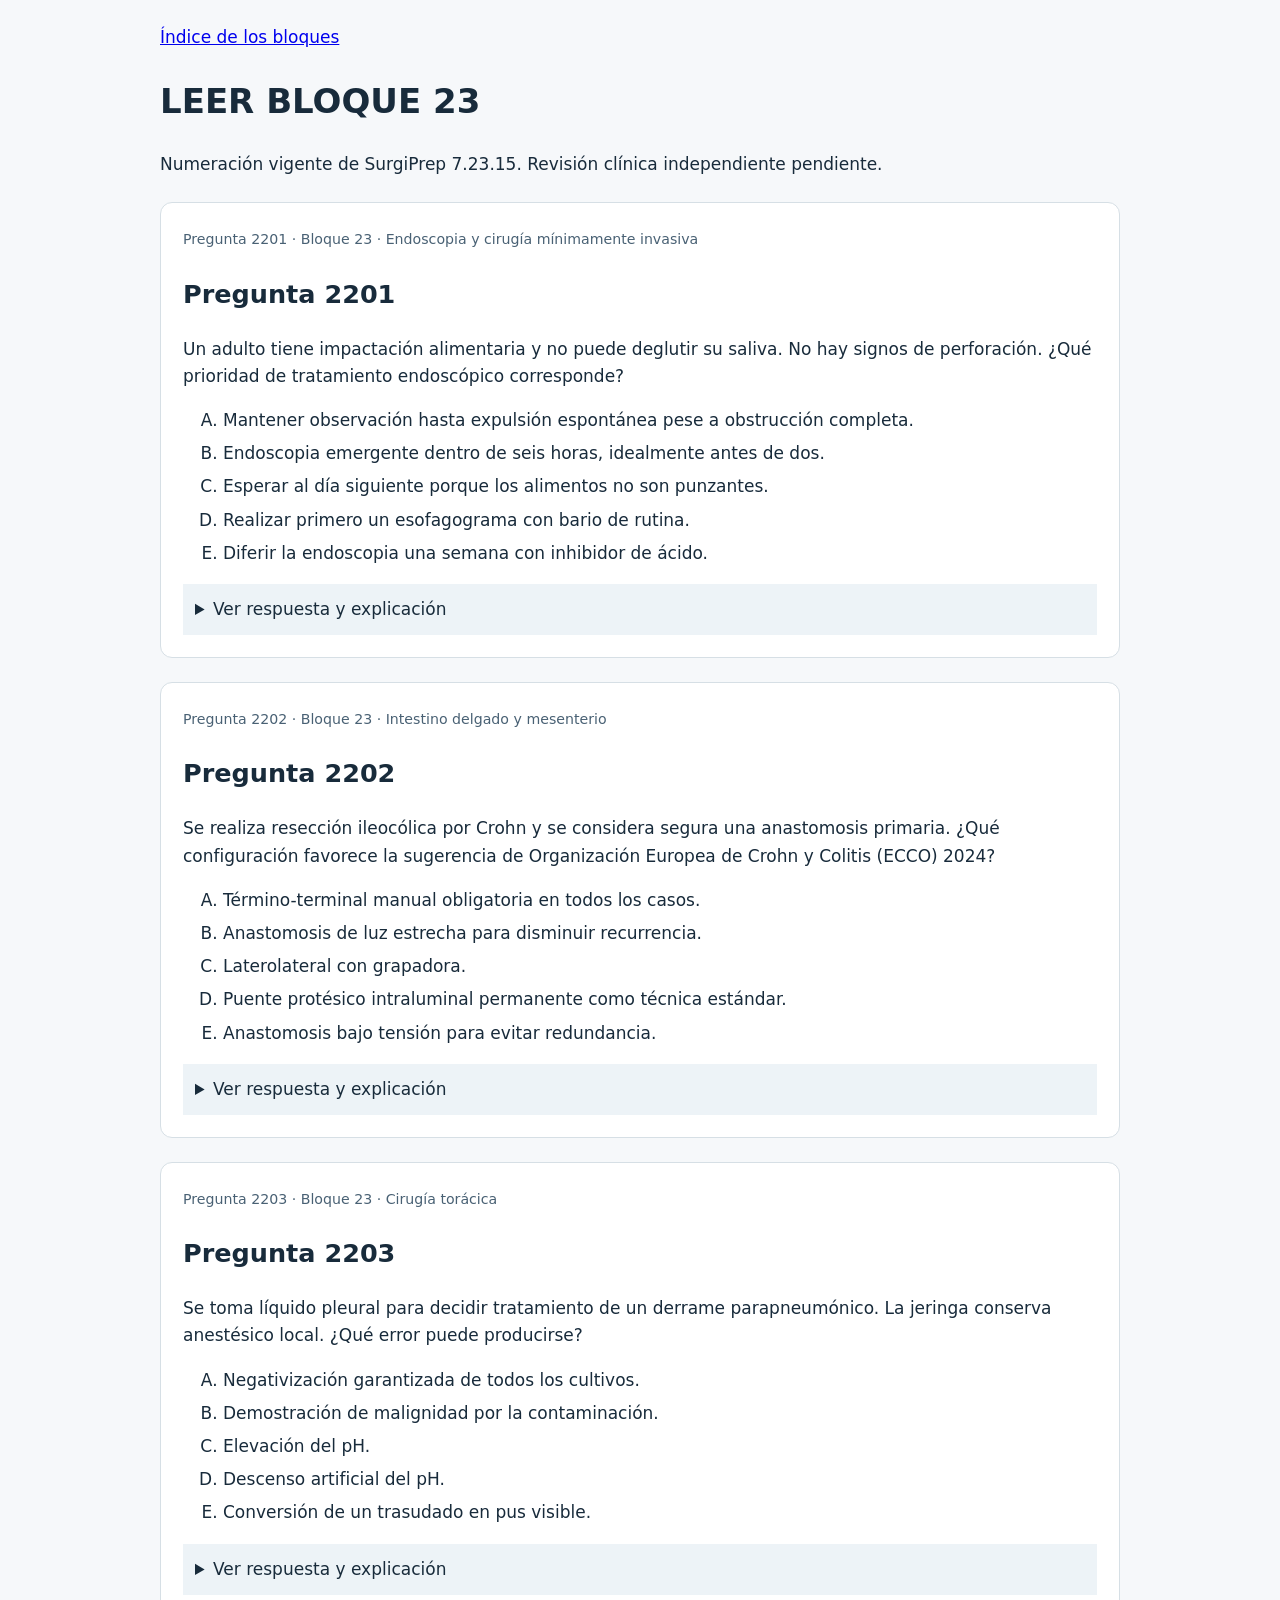
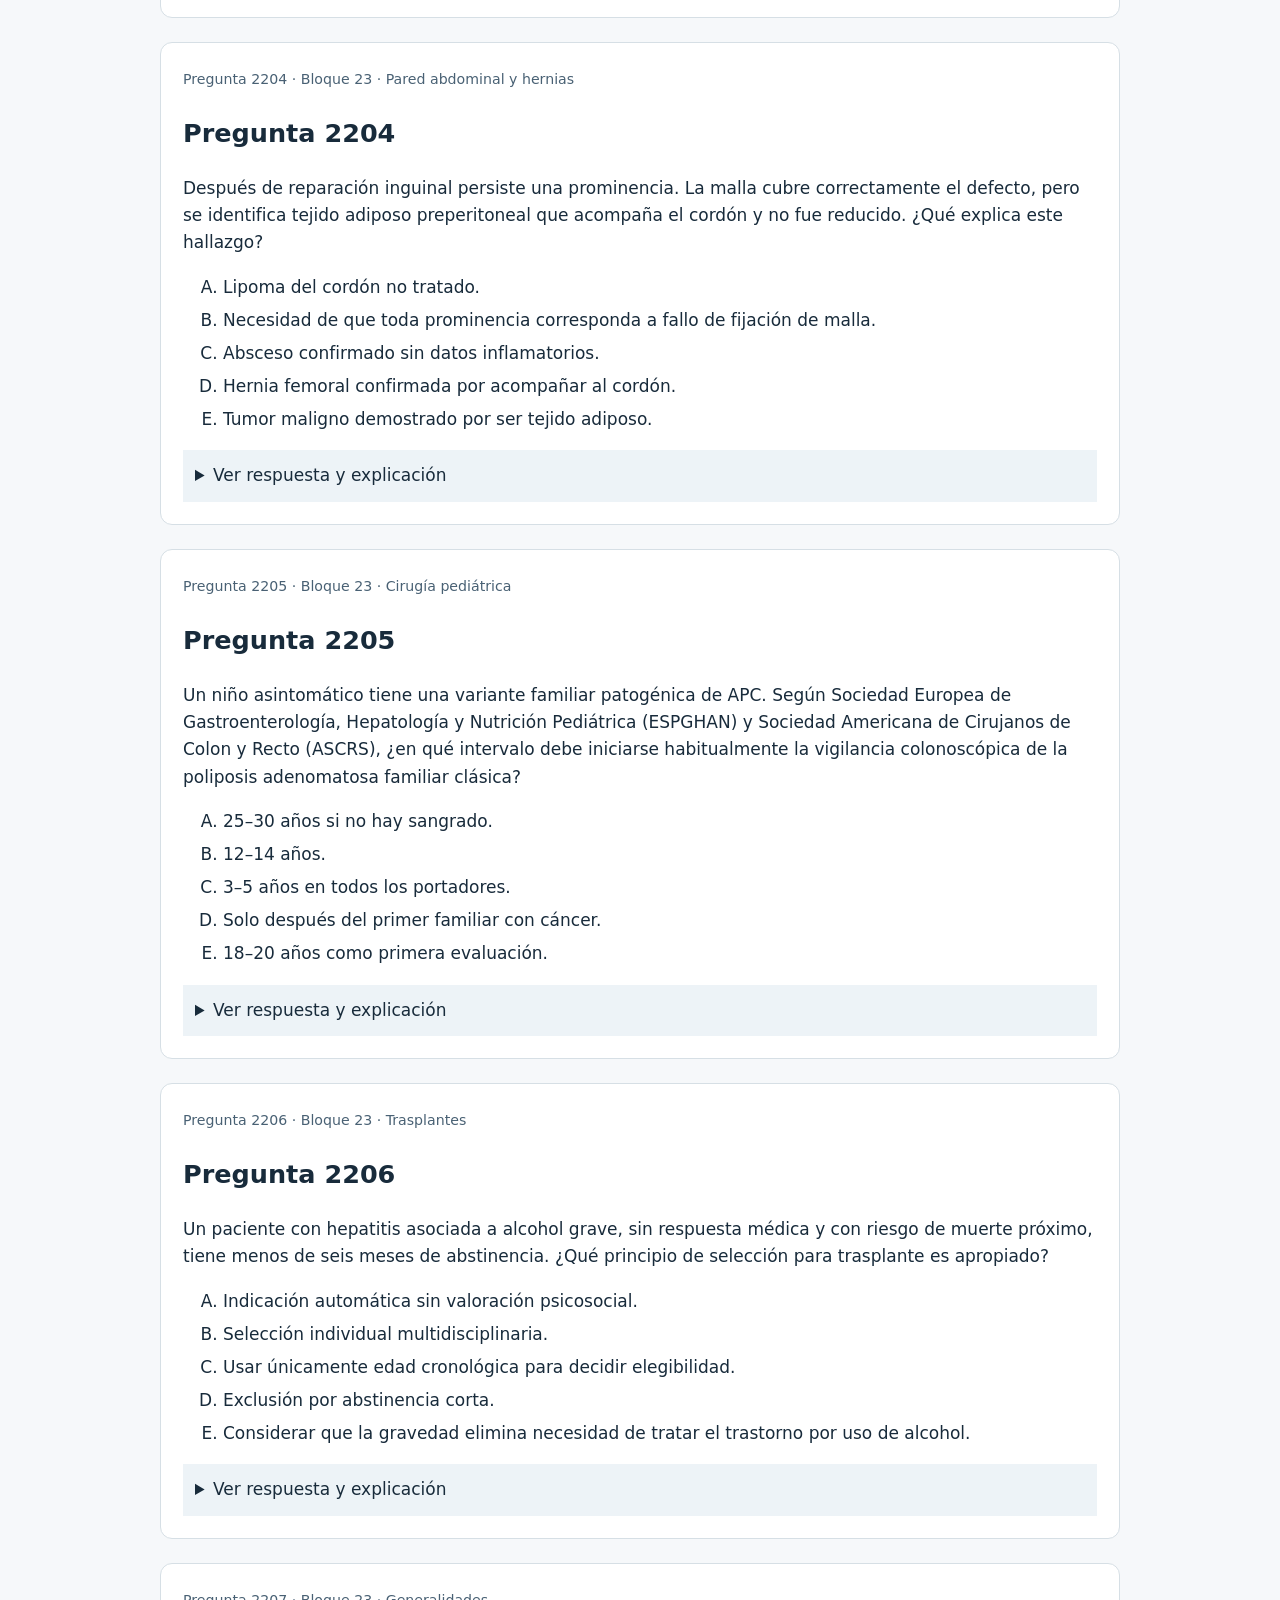
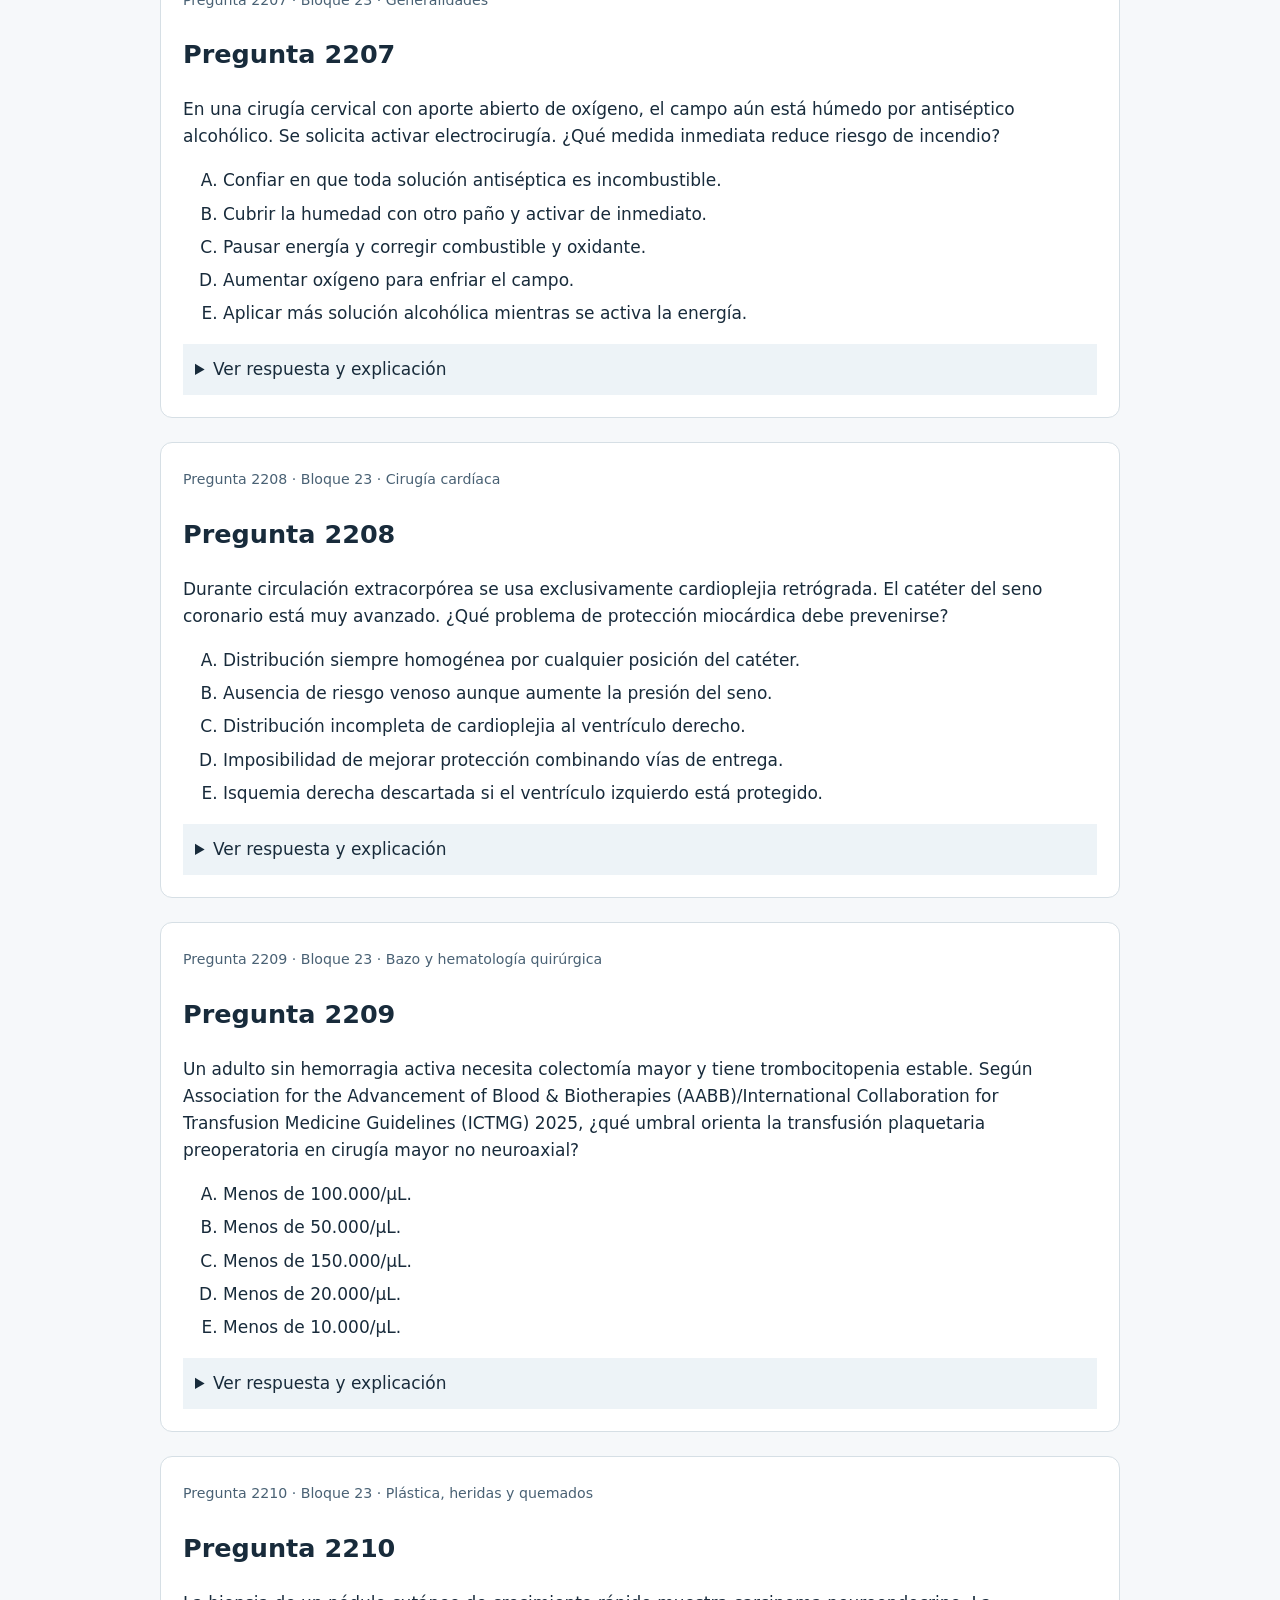
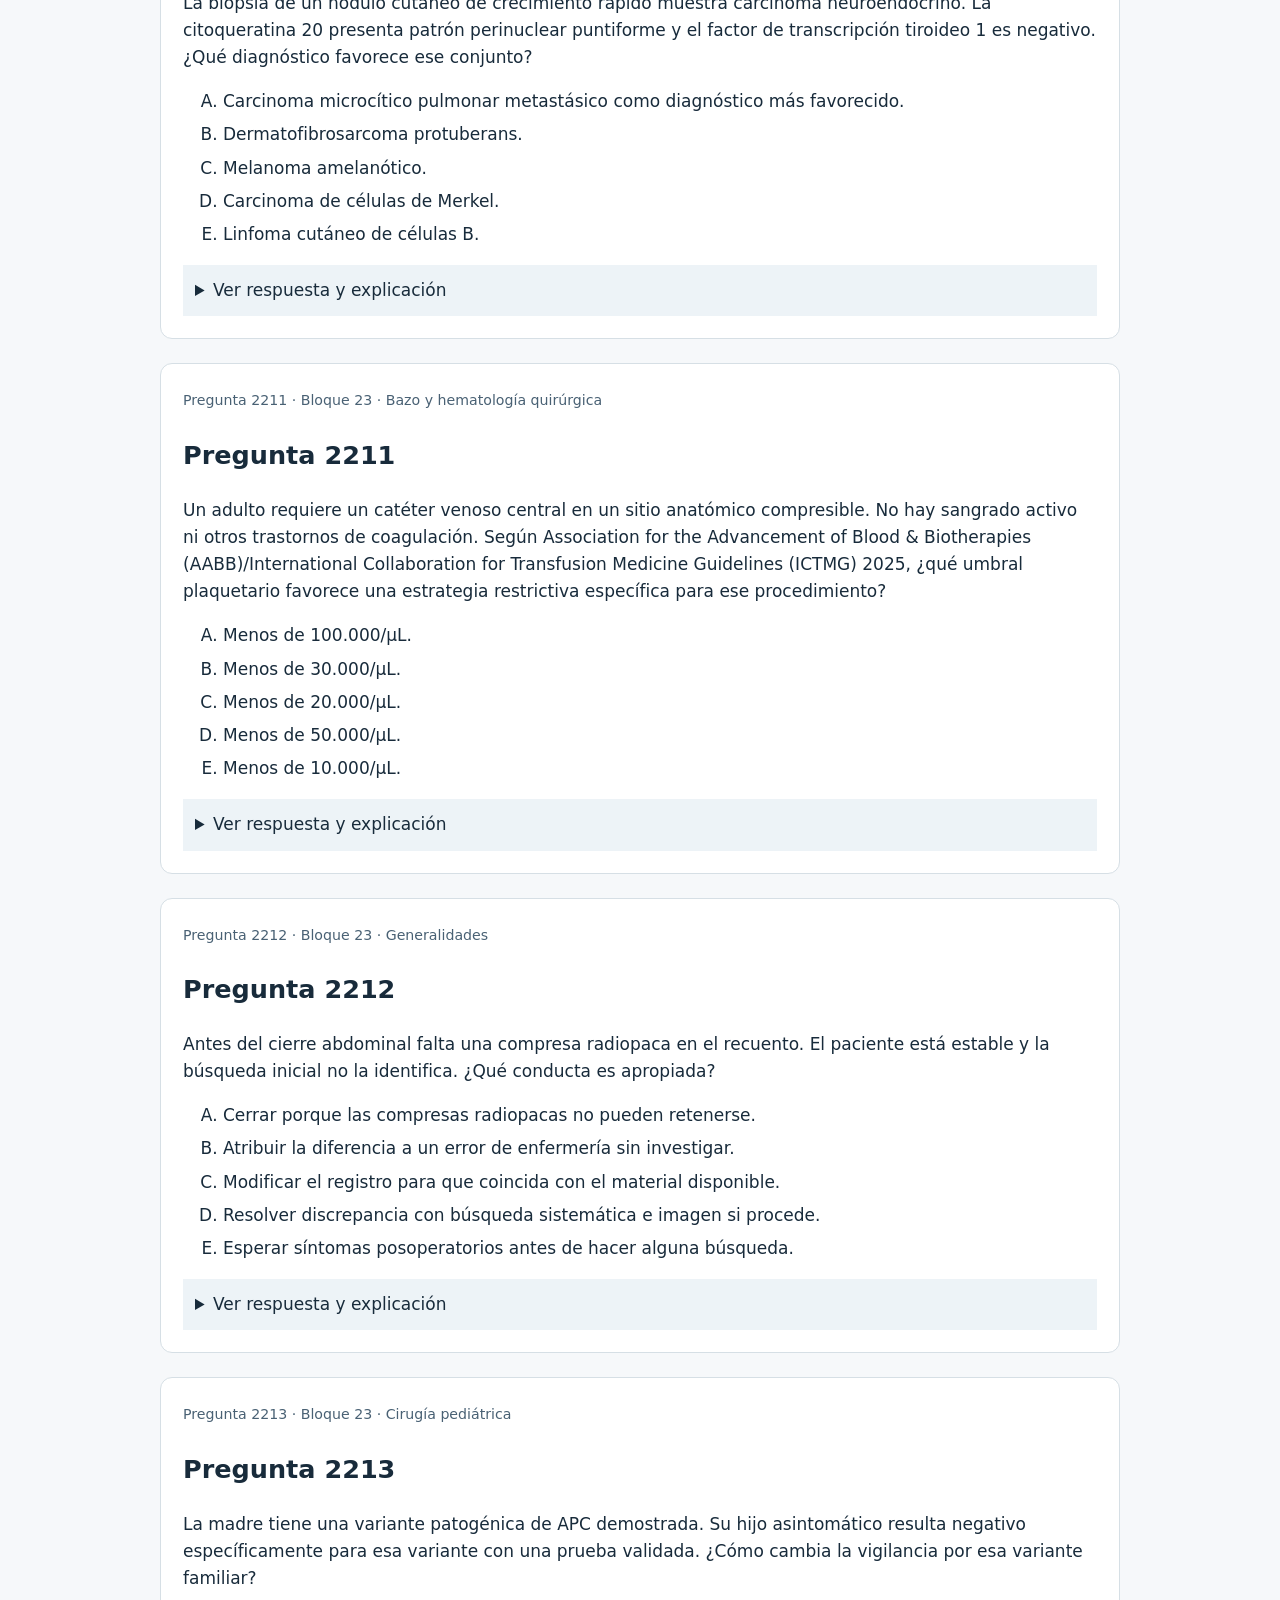
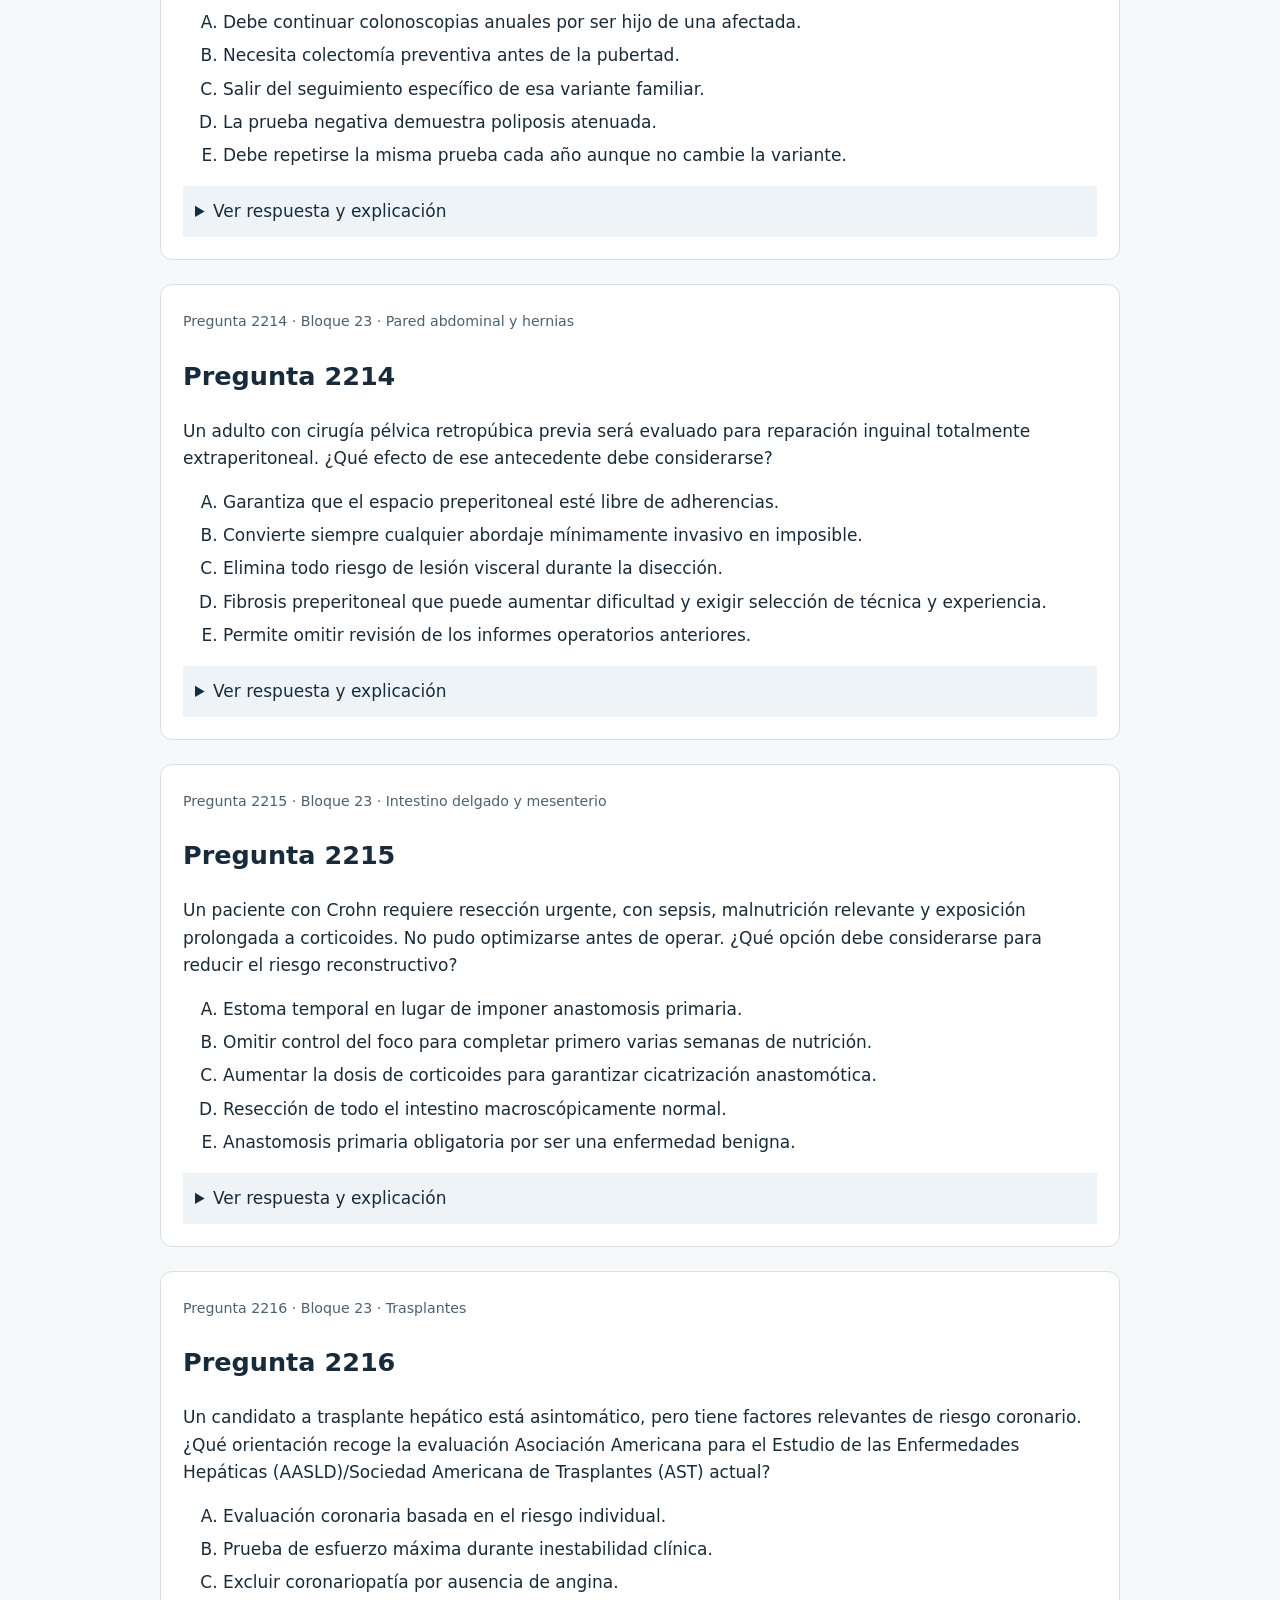
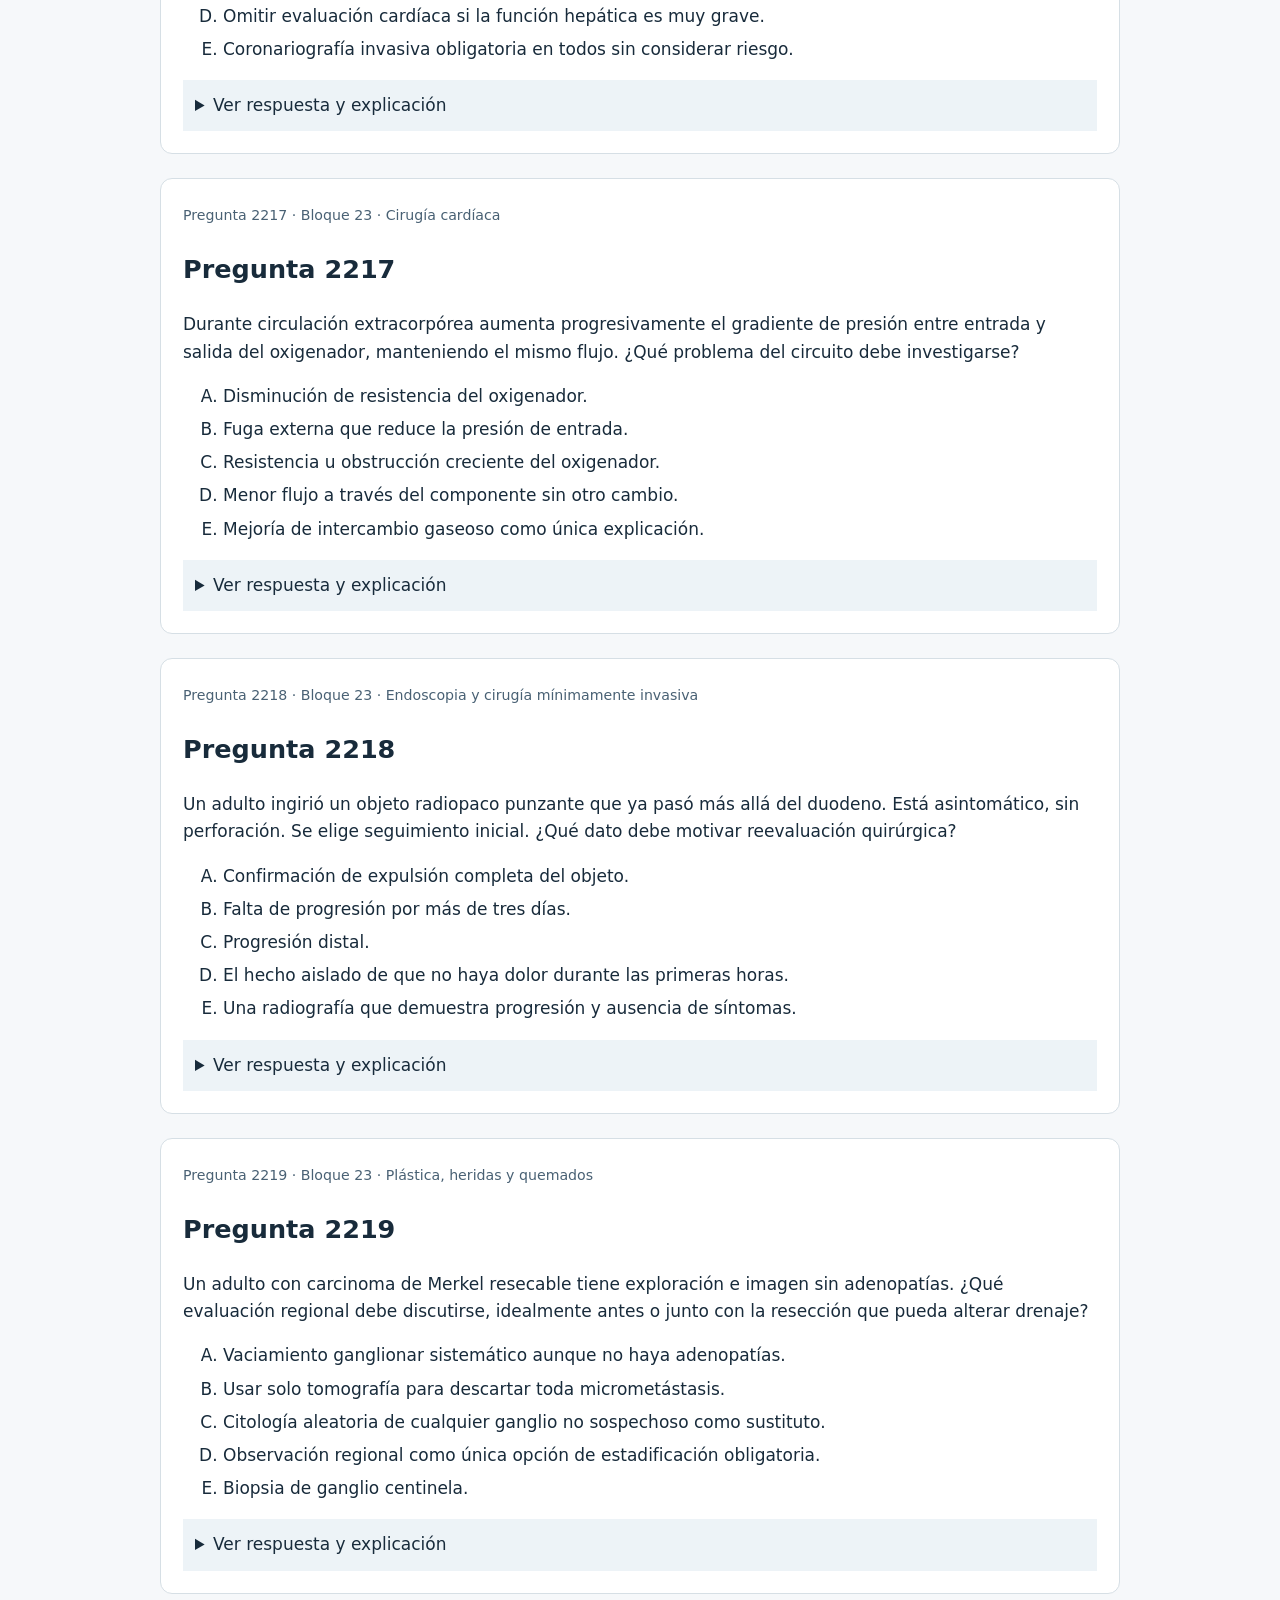
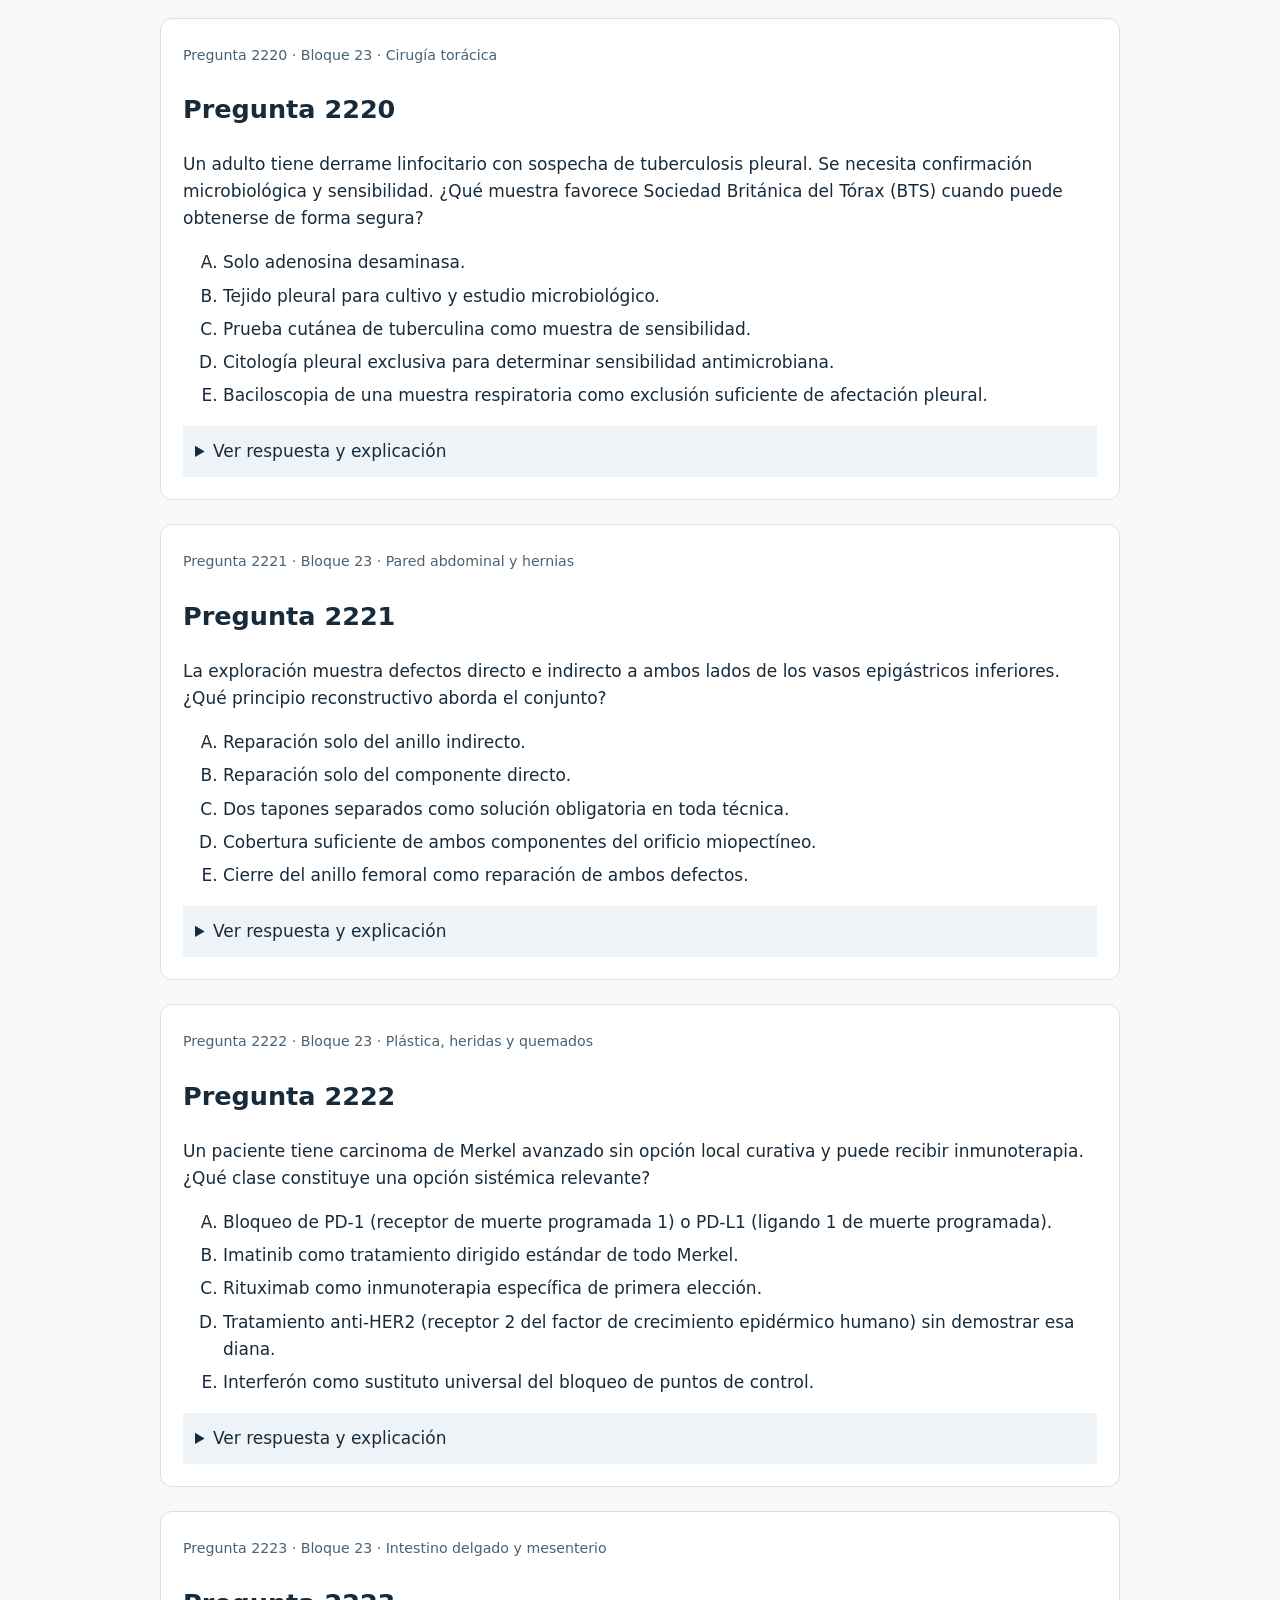
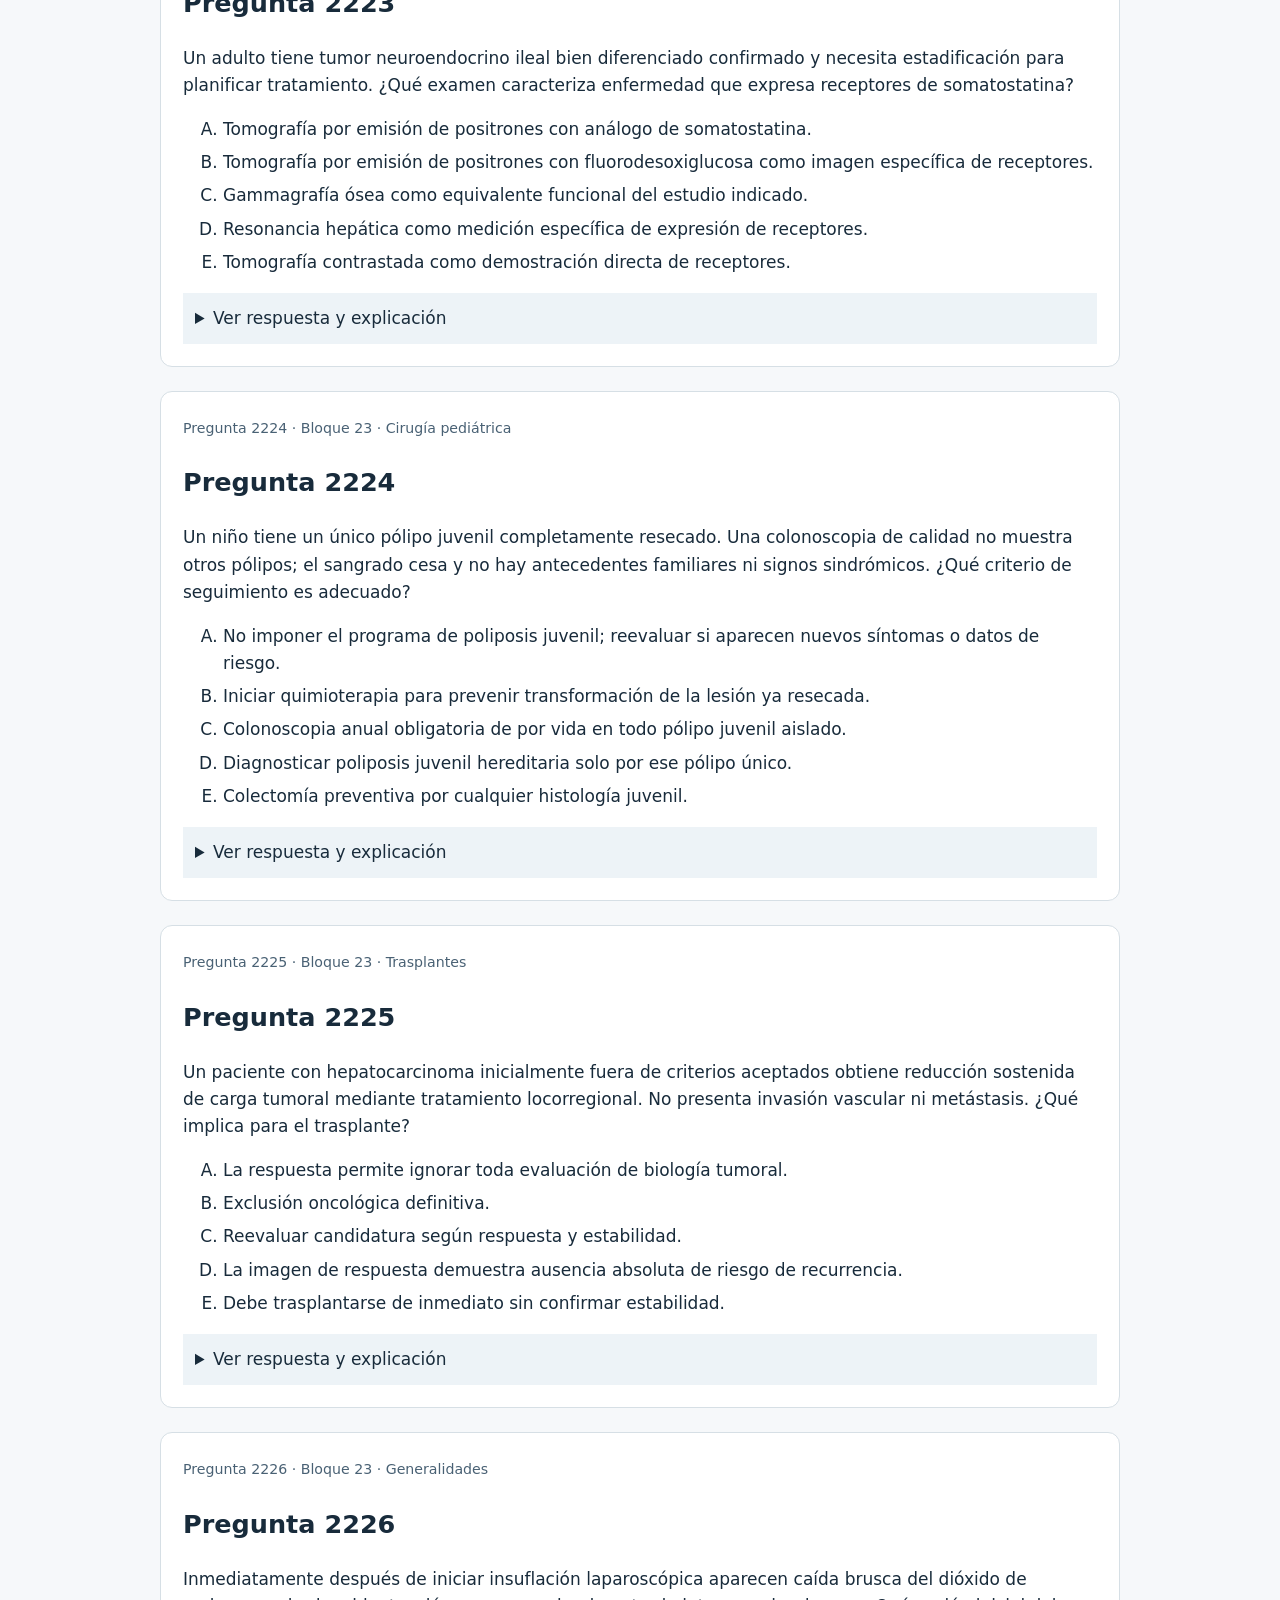
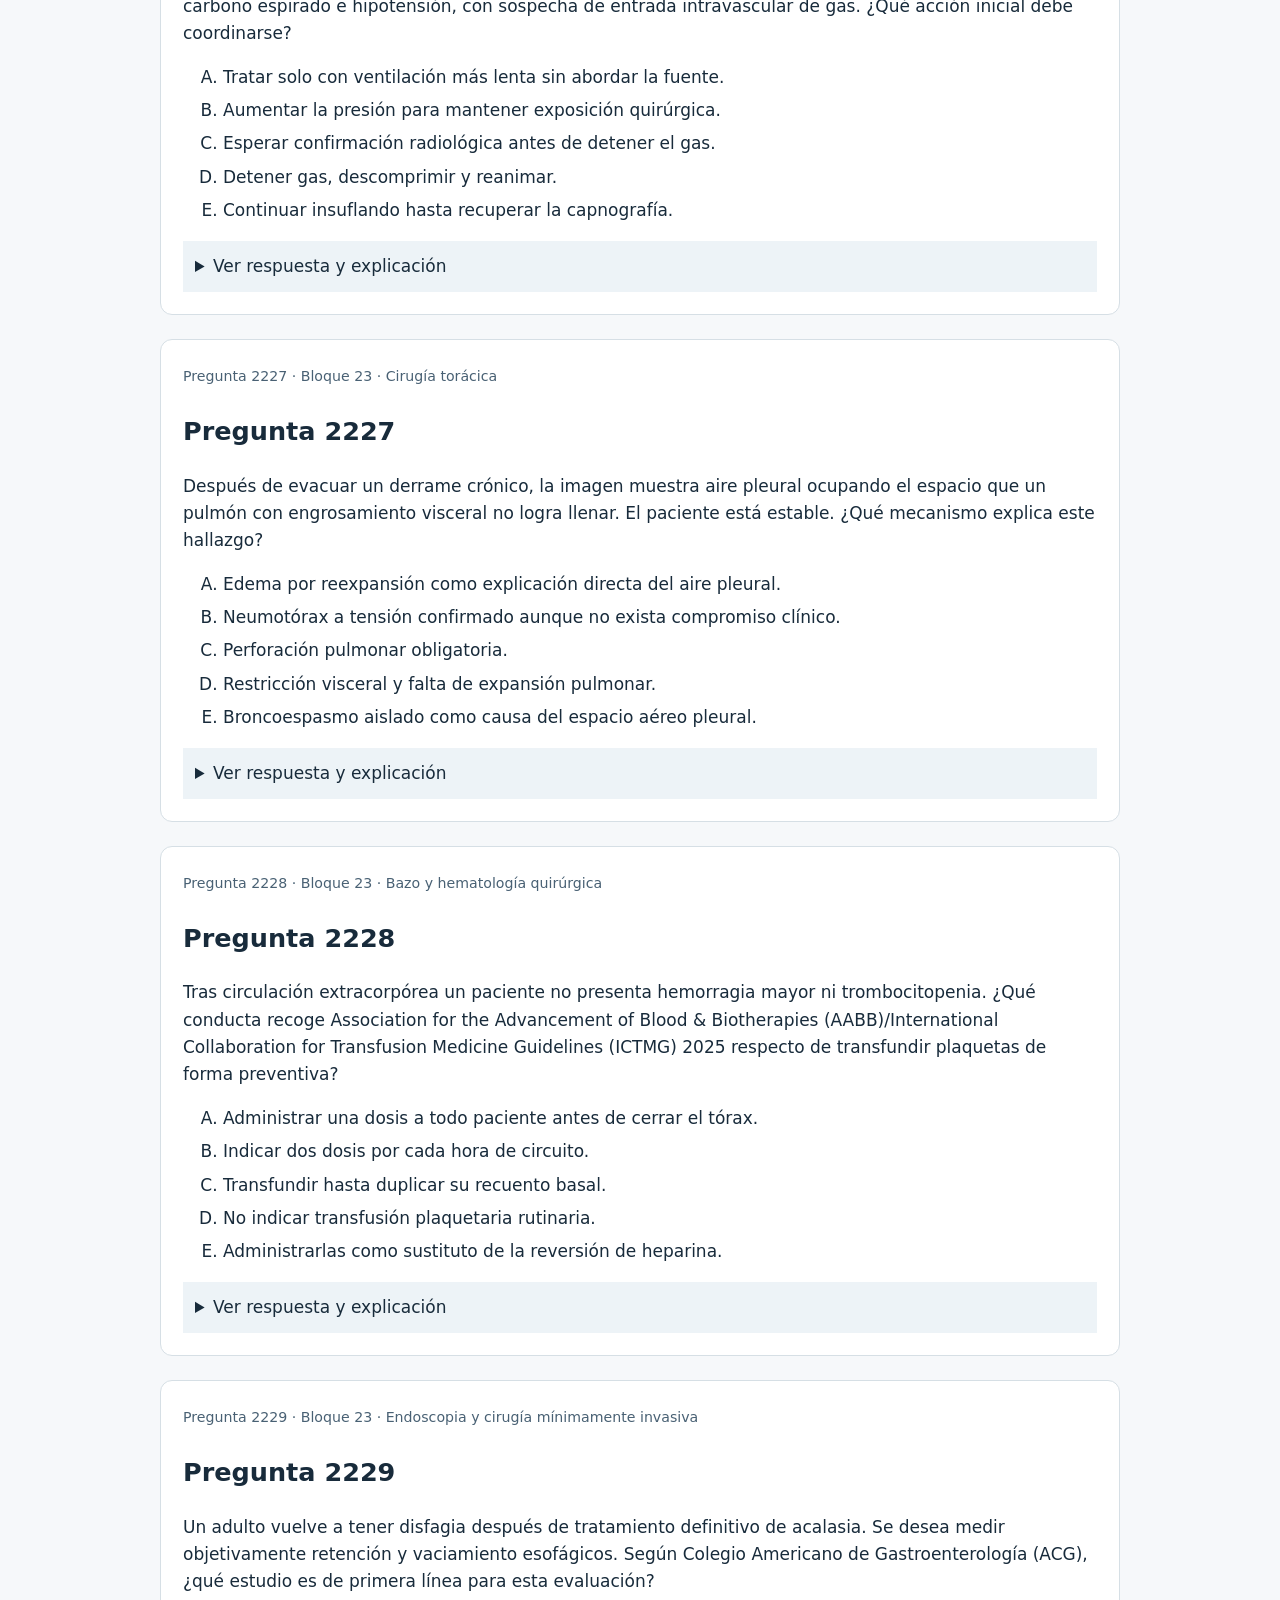
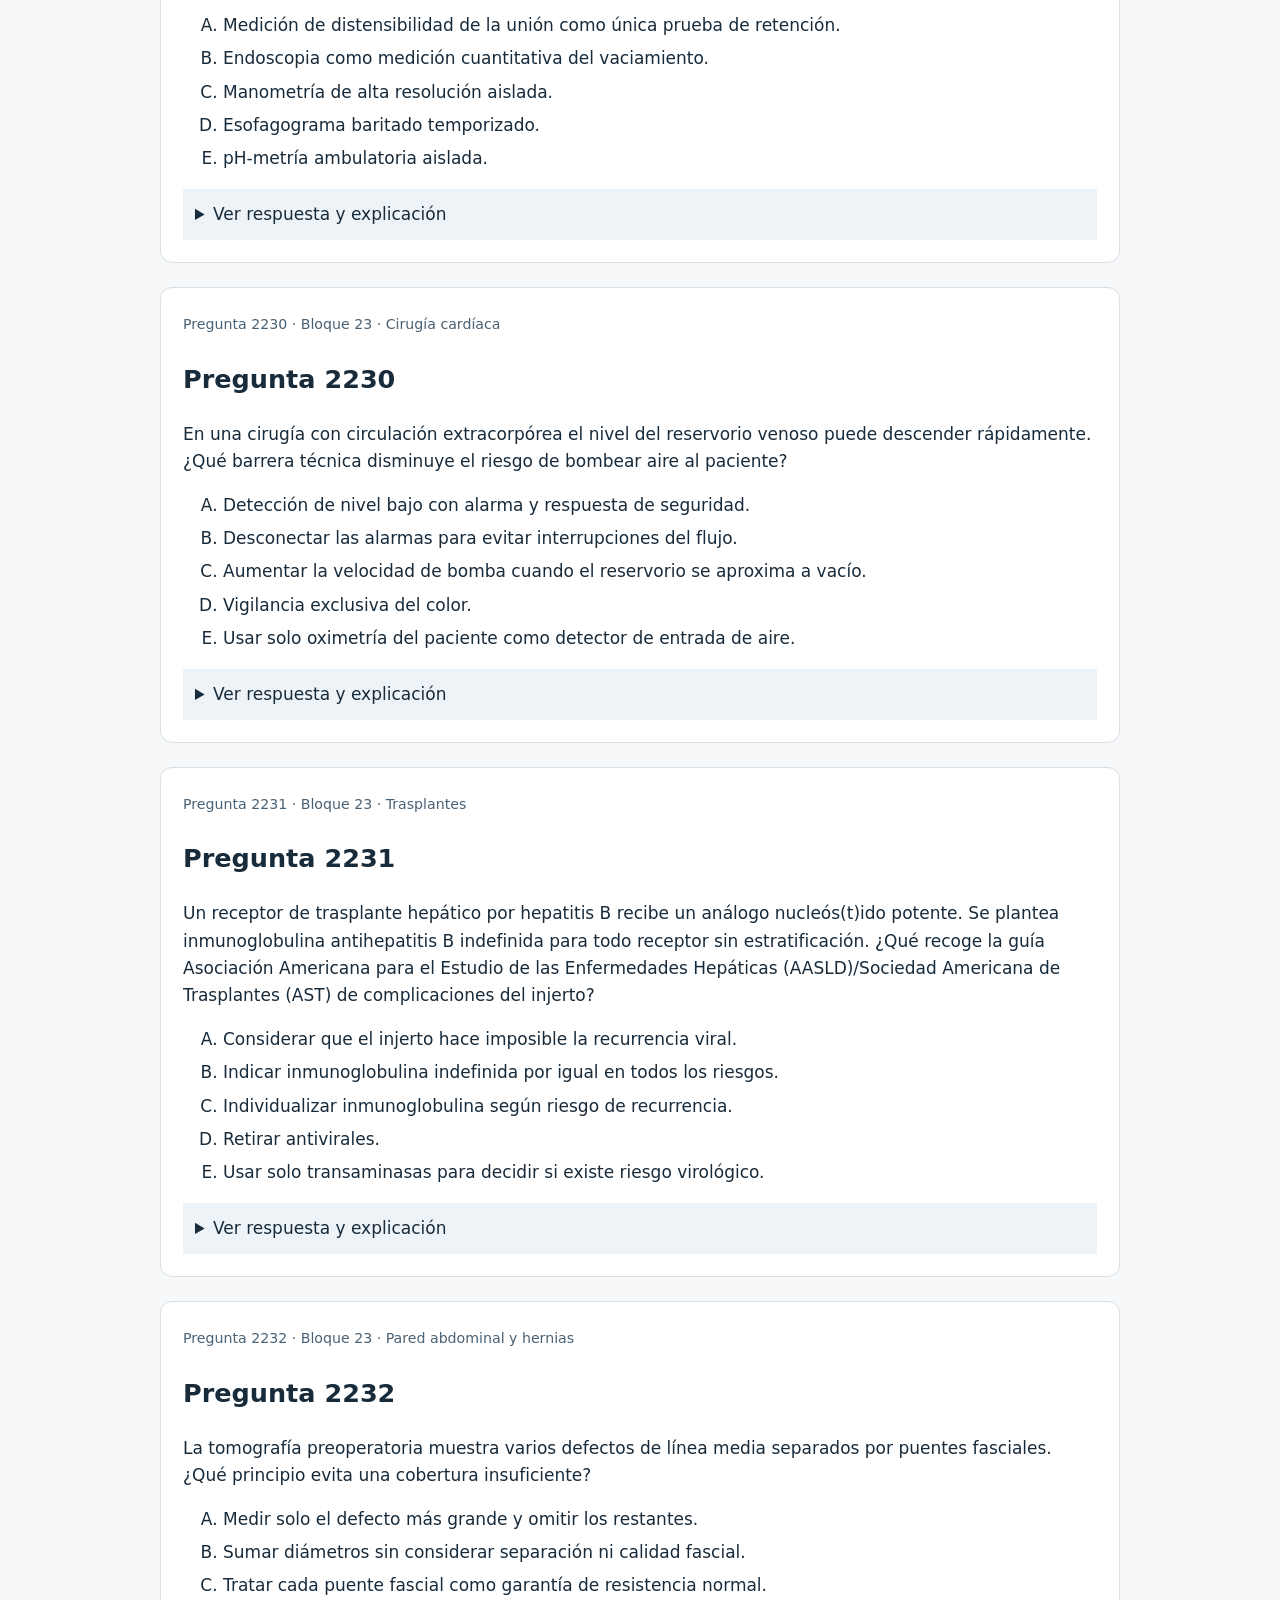
==== commit 703cab83: "Add files via upload" ====
--- a/LEER_BLOQUE_23.html
+++ b/LEER_BLOQUE_23.html
@@ -1 +1 @@
-<!doctype html><html lang="es"><head><meta charset="utf-8"><meta name="viewport" content="width=device-width,initial-scale=1"><title>Bloque 23 · 100 preguntas nuevas</title><style>body{font:17px/1.6 system-ui;max-width:960px;margin:28px auto;padding:0 18px;color:#183747;background:#f4f7f8}article{padding:24px;margin:24px 0;background:white;border:1px solid #d2dee3;border-radius:12px}h1,h2{line-height:1.3}h2{font-size:21px}li{padding:7px}.meta{font-size:14px;color:#506978}summary,a{color:#076f66}summary{cursor:pointer;font-weight:700}a{overflow-wrap:anywhere}@media print{article{break-inside:avoid}}</style></head><body><h1>Bloque 23 · 100 preguntas nuevas</h1><p>24 de octubre de 2026 · Revisión clínica independiente pendiente. Dificultad editorial sin calibración empírica.</p><p><a href="LECTURA_BANCO/INDICE.html">Ver todos los bloques</a></p><article><p class="meta">1/100 · ID 2325 · Endoscopia y cirugía mínimamente invasiva · Obstrucción esofágica completa por alimento</p><h2>Un adulto tiene impactación alimentaria y no puede deglutir su saliva. No hay signos de perforación. ¿Qué prioridad de tratamiento endoscópico corresponde?</h2><ol type="A"><li>Mantener observación hasta expulsión espontánea pese a obstrucción completa.</li><li>Endoscopia emergente dentro de seis horas, idealmente antes de dos.</li><li>Esperar al día siguiente porque los alimentos no son punzantes.</li><li>Realizar primero un esofagograma con bario de rutina.</li><li>Diferir la endoscopia una semana con inhibidor de ácido.</li></ol><details><summary>Respuesta, explicación y fuentes</summary><p><b>B. Endoscopia emergente dentro de seis horas, idealmente antes de dos.</b></p><p>La incapacidad para manejar secreciones identifica obstrucción completa y riesgo de aspiración.</p><p>A: La situación no admite esa espera rutinaria.</p><p>B: La incapacidad para manejar secreciones identifica obstrucción completa y riesgo de aspiración.</p><p>C: La obstrucción completa exige mayor urgencia.</p><p>D: El contraste puede retrasar tratamiento y dificultar exploración.</p><p>E: No resuelve la obstrucción.</p><ul><li><a href="https://doi.org/10.1055/s-0042-100456">Removal of foreign bodies in the upper gastrointestinal tract in adults</a> · 2016 · Obstrucción esofágica completa y objetos punzantes</li></ul></details></article><article><p class="meta">2/100 · ID 2326 · Intestino delgado y mesenterio · Anastomosis intestinal en Crohn</p><h2>Se realiza resección ileocólica por Crohn y se considera segura una anastomosis primaria. ¿Qué configuración favorece la sugerencia de Organización Europea de Crohn y Colitis (ECCO) 2024?</h2><ol type="A"><li>Término-terminal manual obligatoria en todos los casos.</li><li>Anastomosis de luz estrecha para disminuir recurrencia.</li><li>Laterolateral con grapadora.</li><li>Puente protésico intraluminal permanente como técnica estándar.</li><li>Anastomosis bajo tensión para evitar redundancia.</li></ol><details><summary>Respuesta, explicación y fuentes</summary><p><b>C. Laterolateral con grapadora.</b></p><p>La guía sugiere anastomosis laterolateral mecánica, sin convertirla en garantía de ausencia de recurrencia.</p><p>A: No es una obligación universal.</p><p>B: La estrechez no es un objetivo preventivo.</p><p>C: La guía sugiere anastomosis laterolateral mecánica, sin convertirla en garantía de ausencia de recurrencia.</p><p>D: No corresponde a reconstrucción intestinal estándar.</p><p>E: La tensión compromete seguridad.</p><ul><li><a href="https://doi.org/10.1093/ecco-jcc/jjae089">Guidelines on Therapeutics in Crohn’s Disease: Surgical Treatment</a> · 2024 · Anastomosis, estoma en pacientes no optimizados y preservación intestinal</li></ul></details></article><article><p class="meta">3/100 · ID 2327 · Cirugía torácica · Muestra pleural para pH</p><h2>Se toma líquido pleural para decidir tratamiento de un derrame parapneumónico. La jeringa conserva anestésico local. ¿Qué error puede producirse?</h2><ol type="A"><li>Negativización garantizada de todos los cultivos.</li><li>Demostración de malignidad por la contaminación.</li><li>Elevación del pH.</li><li>Descenso artificial del pH.</li><li>Conversión de un trasudado en pus visible.</li></ol><details><summary>Respuesta, explicación y fuentes</summary><p><b>D. Descenso artificial del pH.</b></p><p>El anestésico puede disminuir pH; la muestra debe obtenerse y procesarse correctamente.</p><p>A: No puede asumirse ese efecto universal.</p><p>B: No constituye un criterio de malignidad.</p><p>C: No es el efecto descrito por la guía.</p><p>D: El anestésico puede disminuir pH; la muestra debe obtenerse y procesarse correctamente.</p><p>E: No transforma físicamente el líquido de esa forma.</p><ul><li><a href="https://doi.org/10.1136/thorax-2023-220304">Guideline for pleural disease</a> · 2023 · Calidad de muestra para pH y diagnóstico tisular de derrame</li></ul></details></article><article><p class="meta">4/100 · ID 2328 · Pared abdominal y hernias · Lipoma del cordón y pseudorrecurrencia</p><h2>Después de reparación inguinal persiste una prominencia. La malla cubre correctamente el defecto, pero se identifica tejido adiposo preperitoneal que acompaña el cordón y no fue reducido. ¿Qué explica este hallazgo?</h2><ol type="A"><li>Lipoma del cordón no tratado.</li><li>Necesidad de que toda prominencia corresponda a fallo de fijación de malla.</li><li>Absceso confirmado sin datos inflamatorios.</li><li>Hernia femoral confirmada por acompañar al cordón.</li><li>Tumor maligno demostrado por ser tejido adiposo.</li></ol><details><summary>Respuesta, explicación y fuentes</summary><p><b>A. Lipoma del cordón no tratado.</b></p><p>El tejido adiposo del cordón puede causar síntomas o pseudorrecurrencia.</p><p>A: El tejido adiposo del cordón puede causar síntomas o pseudorrecurrencia.</p><p>B: Deben considerarse otras causas además de la prótesis.</p><p>C: Se necesitan datos para diagnosticar infección.</p><p>D: La relación anatómica descrita no corresponde al canal femoral.</p><p>E: La grasa no demuestra malignidad.</p><ul><li><a href="https://pmc.ncbi.nlm.nih.gov/articles/PMC5809582/">International guidelines for groin hernia management</a> · 2018 · Anatomía, lipoma del cordón, hernia deslizante y colecciones</li></ul></details></article><article><p class="meta">5/100 · ID 2329 · Cirugía pediátrica · FAP: inicio de vigilancia pediátrica</p><h2>Un niño asintomático tiene una variante familiar patogénica de APC. Según Sociedad Europea de Gastroenterología, Hepatología y Nutrición Pediátrica (ESPGHAN) y Sociedad Americana de Cirujanos de Colon y Recto (ASCRS), ¿en qué intervalo debe iniciarse habitualmente la vigilancia colonoscópica de la poliposis adenomatosa familiar clásica?</h2><ol type="A"><li>25–30 años si no hay sangrado.</li><li>12–14 años.</li><li>3–5 años en todos los portadores.</li><li>Solo después del primer familiar con cáncer.</li><li>18–20 años como primera evaluación.</li></ol><details><summary>Respuesta, explicación y fuentes</summary><p><b>B. 12–14 años.</b></p><p>Se recomienda vigilancia antes de la adolescencia tardía; los síntomas pueden adelantarla.</p><p>A: Puede permitir progresión de la poliposis sin seguimiento.</p><p>B: Se recomienda vigilancia antes de la adolescencia tardía; los síntomas pueden adelantarla.</p><p>C: No es el intervalo rutinario para colonoscopia de todo portador asintomático.</p><p>D: No debe esperarse un nuevo cáncer familiar.</p><p>E: Retrasa la vigilancia recomendada.</p><ul><li><a href="https://doi.org/10.1097/MPG.0000000000002247">Management of Familial Adenomatous Polyposis in Children and Adolescents</a> · 2019 · Colonoscopia a los 12–14 años y pruebas predictivas familiares</li><li><a href="https://www.ascrsu.com/ascrs/view/ASCRS-Evidence-Based-Guidelines-and-Expert-Consensus/3982023/7/Management_of_Inherited_Adenomatous_Polyposis_Syndromes__2024_">Management of Inherited Adenomatous Polyposis Syndromes</a> · 2024 · Vigilancia de niños con riesgo familiar</li></ul></details></article><article><p class="meta">6/100 · ID 2330 · Trasplantes · Hepatitis alcohólica y selección temprana</p><h2>Un paciente con hepatitis asociada a alcohol grave, sin respuesta médica y con riesgo de muerte próximo, tiene menos de seis meses de abstinencia. ¿Qué principio de selección para trasplante es apropiado?</h2><ol type="A"><li>Indicación automática sin valoración psicosocial.</li><li>Selección individual multidisciplinaria.</li><li>Usar únicamente edad cronológica para decidir elegibilidad.</li><li>Exclusión por abstinencia corta.</li><li>Considerar que la gravedad elimina necesidad de tratar el trastorno por uso de alcohol.</li></ol><details><summary>Respuesta, explicación y fuentes</summary><p><b>B. Selección individual multidisciplinaria.</b></p><p>Pacientes cuidadosamente seleccionados pueden evaluarse tempranamente; el riesgo de recaída y seguimiento importan.</p><p>A: La selección debe ser rigurosa.</p><p>B: Pacientes cuidadosamente seleccionados pueden evaluarse tempranamente; el riesgo de recaída y seguimiento importan.</p><p>C: La edad aislada no define el beneficio.</p><p>D: Una regla única no sustituye evaluación integral.</p><p>E: El tratamiento de la adicción forma parte del plan.</p><ul><li><a href="https://doi.org/10.1097/HEP.0000000000001644">Practice Guideline on Adult Liver Transplantation: Candidate Evaluation</a> · 2026 · Selección oncológica, valoración coronaria y evaluación psicosocial</li><li><a href="https://doi.org/10.1016/j.jhep.2024.07.032">Clinical Practice Guidelines on liver transplantation</a> · 2024 · Donante vivo, volumen remanente y valoración anatómica</li></ul></details></article><article><p class="meta">7/100 · ID 2331 · Generalidades · Prevención de fuego con antiséptico alcohólico</p><h2>En una cirugía cervical con aporte abierto de oxígeno, el campo aún está húmedo por antiséptico alcohólico. Se solicita activar electrocirugía. ¿Qué medida inmediata reduce riesgo de incendio?</h2><ol type="A"><li>Confiar en que toda solución antiséptica es incombustible.</li><li>Cubrir la humedad con otro paño y activar de inmediato.</li><li>Pausar energía y corregir combustible y oxidante.</li><li>Aumentar oxígeno para enfriar el campo.</li><li>Aplicar más solución alcohólica mientras se activa la energía.</li></ol><details><summary>Respuesta, explicación y fuentes</summary><p><b>C. Pausar energía y corregir combustible y oxidante.</b></p><p>Debe interrumpirse la coincidencia de combustible, oxidante y fuente de ignición.</p><p>A: Las preparaciones alcohólicas pueden arder.</p><p>B: Puede atrapar vapores y no elimina el combustible.</p><p>C: Debe interrumpirse la coincidencia de combustible, oxidante y fuente de ignición.</p><p>D: El oxígeno favorece combustión.</p><p>E: Aumenta combustible próximo a una fuente de ignición.</p><ul><li><a href="https://www.jointcommissionjournal.com/article/S1553-7250(23)00236-2/fulltext">Sentinel Event Alert 68: Updated Surgical Fire Prevention for the 21st Century</a> · 2023 · Oxidante, combustible, fuente de ignición y antiséptico alcohólico</li></ul></details></article><article><p class="meta">8/100 · ID 2332 · Cirugía cardíaca · Cardioplejia retrógrada y ventrículo derecho</p><h2>Durante circulación extracorpórea se usa exclusivamente cardioplejia retrógrada. El catéter del seno coronario está muy avanzado. ¿Qué problema de protección miocárdica debe prevenirse?</h2><ol type="A"><li>Distribución siempre homogénea por cualquier posición del catéter.</li><li>Ausencia de riesgo venoso aunque aumente la presión del seno.</li><li>Distribución incompleta de cardioplejia al ventrículo derecho.</li><li>Imposibilidad de mejorar protección combinando vías de entrega.</li><li>Isquemia derecha descartada si el ventrículo izquierdo está protegido.</li></ol><details><summary>Respuesta, explicación y fuentes</summary><p><b>C. Distribución incompleta de cardioplejia al ventrículo derecho.</b></p><p>Una posición demasiado profunda puede excluir territorios de drenaje venoso.</p><p>A: La posición influye en distribución.</p><p>B: Una presión excesiva también puede lesionar venas.</p><p>C: Una posición demasiado profunda puede excluir territorios de drenaje venoso.</p><p>D: La estrategia puede adaptarse con vías complementarias.</p><p>E: La protección izquierda no garantiza protección derecha.</p><ul><li><a href="https://doi.org/10.1093/ejcts/ezae354">2024 Guidelines on cardiopulmonary bypass in adult cardiac surgery</a> · 2025 · Protección miocárdica, monitorización de presiones y seguridad del reservorio</li></ul></details></article><article><p class="meta">9/100 · ID 2333 · Bazo y hematología quirúrgica · Umbral plaquetario para cirugía mayor no neuroaxial</p><h2>Un adulto sin hemorragia activa necesita colectomía mayor y tiene trombocitopenia estable. Según Association for the Advancement of Blood &amp; Biotherapies (AABB)/International Collaboration for Transfusion Medicine Guidelines (ICTMG) 2025, ¿qué umbral orienta la transfusión plaquetaria preoperatoria en cirugía mayor no neuroaxial?</h2><ol type="A"><li>Menos de 100.000/µL.</li><li>Menos de 50.000/µL.</li><li>Menos de 150.000/µL.</li><li>Menos de 20.000/µL.</li><li>Menos de 10.000/µL.</li></ol><details><summary>Respuesta, explicación y fuentes</summary><p><b>B. Menos de 50.000/µL.</b></p><p>Es el umbral de procedimiento recomendado para cirugía mayor no neuroaxial.</p><p>A: Es más liberal para este escenario general.</p><p>B: Es el umbral de procedimiento recomendado para cirugía mayor no neuroaxial.</p><p>C: No se exige normalización poblacional.</p><p>D: Corresponde a otros escenarios de menor riesgo.</p><p>E: Es más bajo que el umbral de esta cirugía.</p><ul><li><a href="https://pubmed.ncbi.nlm.nih.gov/40440268/">Platelet Transfusion: 2025 International Clinical Practice Guidelines</a> · 2025 · Cirugía mayor no neuroaxial, acceso venoso compresible y cirugía cardiovascular</li></ul></details></article><article><p class="meta">10/100 · ID 2334 · Plástica, heridas y quemados · Diagnóstico de carcinoma de Merkel</p><h2>La biopsia de un nódulo cutáneo de crecimiento rápido muestra carcinoma neuroendocrino. La citoqueratina 20 presenta patrón perinuclear puntiforme y el factor de transcripción tiroideo 1 es negativo. ¿Qué diagnóstico favorece ese conjunto?</h2><ol type="A"><li>Carcinoma microcítico pulmonar metastásico como diagnóstico más favorecido.</li><li>Dermatofibrosarcoma protuberans.</li><li>Melanoma amelanótico.</li><li>Carcinoma de células de Merkel.</li><li>Linfoma cutáneo de células B.</li></ol><details><summary>Respuesta, explicación y fuentes</summary><p><b>D. Carcinoma de células de Merkel.</b></p><p>El patrón perinuclear de citoqueratina 20 y el perfil apoyan Merkel en el contexto adecuado.</p><p>A: Debe diferenciarse; el perfil descrito favorece Merkel.</p><p>B: No corresponde a un sarcoma fibroblástico habitual.</p><p>C: Se necesita perfil melanocítico y otra morfología.</p><p>D: El patrón perinuclear de citoqueratina 20 y el perfil apoyan Merkel en el contexto adecuado.</p><p>E: La citoqueratina no demuestra linaje linfoide.</p><ul><li><a href="https://pubmed.ncbi.nlm.nih.gov/38796285/">Merkel-cell carcinoma: Clinical Practice Guideline</a> · 2024 · Diagnóstico, ganglio centinela y tratamiento sistémico</li></ul></details></article><article><p class="meta">11/100 · ID 2335 · Bazo y hematología quirúrgica · Plaquetas para acceso venoso compresible</p><h2>Un adulto requiere un catéter venoso central en un sitio anatómico compresible. No hay sangrado activo ni otros trastornos de coagulación. Según Association for the Advancement of Blood &amp; Biotherapies (AABB)/International Collaboration for Transfusion Medicine Guidelines (ICTMG) 2025, ¿qué umbral plaquetario favorece una estrategia restrictiva específica para ese procedimiento?</h2><ol type="A"><li>Menos de 100.000/µL.</li><li>Menos de 30.000/µL.</li><li>Menos de 20.000/µL.</li><li>Menos de 50.000/µL.</li><li>Menos de 10.000/µL.</li></ol><details><summary>Respuesta, explicación y fuentes</summary><p><b>E. Menos de 10.000/µL.</b></p><p>La guía distingue el acceso en sitio compresible de procedimientos más invasivos.</p><p>A: No es la estrategia restrictiva recomendada aquí.</p><p>B: No es el umbral señalado.</p><p>C: Es más liberal que la recomendación específica.</p><p>D: Es el umbral de otras intervenciones de mayor riesgo.</p><p>E: La guía distingue el acceso en sitio compresible de procedimientos más invasivos.</p><ul><li><a href="https://pubmed.ncbi.nlm.nih.gov/40440268/">Platelet Transfusion: 2025 International Clinical Practice Guidelines</a> · 2025 · Cirugía mayor no neuroaxial, acceso venoso compresible y cirugía cardiovascular</li></ul></details></article><article><p class="meta">12/100 · ID 2336 · Generalidades · Discrepancia en recuento de compresas</p><h2>Antes del cierre abdominal falta una compresa radiopaca en el recuento. El paciente está estable y la búsqueda inicial no la identifica. ¿Qué conducta es apropiada?</h2><ol type="A"><li>Cerrar porque las compresas radiopacas no pueden retenerse.</li><li>Atribuir la diferencia a un error de enfermería sin investigar.</li><li>Modificar el registro para que coincida con el material disponible.</li><li>Resolver discrepancia con búsqueda sistemática e imagen si procede.</li><li>Esperar síntomas posoperatorios antes de hacer alguna búsqueda.</li></ol><details><summary>Respuesta, explicación y fuentes</summary><p><b>D. Resolver discrepancia con búsqueda sistemática e imagen si procede.</b></p><p>La discrepancia requiere resolución activa y documentación, no una suposición tranquilizadora.</p><p>A: La radiopacidad facilita detección, no impide retención.</p><p>B: La prevención requiere responsabilidad del equipo.</p><p>C: Alterar registros elimina trazabilidad sin resolver riesgo.</p><p>D: La discrepancia requiere resolución activa y documentación, no una suposición tranquilizadora.</p><p>E: La búsqueda debe ser oportuna antes de exposición adicional.</p><ul><li><a href="https://www.facs.org/about-acs/statements/prevention-of-unintentionally-retained-surgical-items-after-surgery/">Prevention of Unintentionally Retained Surgical Items After Surgery</a> · 2016 · Exploración antes del cierre y discrepancias de recuento</li></ul></details></article><article><p class="meta">13/100 · ID 2337 · Cirugía pediátrica · FAP: prueba predictiva negativa informativa</p><h2>La madre tiene una variante patogénica de APC demostrada. Su hijo asintomático resulta negativo específicamente para esa variante con una prueba validada. ¿Cómo cambia la vigilancia por esa variante familiar?</h2><ol type="A"><li>Debe continuar colonoscopias anuales por ser hijo de una afectada.</li><li>Necesita colectomía preventiva antes de la pubertad.</li><li>Salir del seguimiento específico de esa variante familiar.</li><li>La prueba negativa demuestra poliposis atenuada.</li><li>Debe repetirse la misma prueba cada año aunque no cambie la variante.</li></ol><details><summary>Respuesta, explicación y fuentes</summary><p><b>C. Salir del seguimiento específico de esa variante familiar.</b></p><p>Una prueba predictiva negativa verdaderamente informativa excluye la variante familiar.</p><p>A: El parentesco no invalida la prueba informativa.</p><p>B: No existe indicación preventiva por una variante que no porta.</p><p>C: Una prueba predictiva negativa verdaderamente informativa excluye la variante familiar.</p><p>D: Un resultado negativo no diagnostica otro subtipo.</p><p>E: La variante germinal familiar no cambia anualmente.</p><ul><li><a href="https://doi.org/10.1097/MPG.0000000000002247">Management of Familial Adenomatous Polyposis in Children and Adolescents</a> · 2019 · Colonoscopia a los 12–14 años y pruebas predictivas familiares</li></ul></details></article><article><p class="meta">14/100 · ID 2338 · Pared abdominal y hernias · Cirugía previa y dificultad del espacio preperitoneal</p><h2>Un adulto con cirugía pélvica retropúbica previa será evaluado para reparación inguinal totalmente extraperitoneal. ¿Qué efecto de ese antecedente debe considerarse?</h2><ol type="A"><li>Garantiza que el espacio preperitoneal esté libre de adherencias.</li><li>Convierte siempre cualquier abordaje mínimamente invasivo en imposible.</li><li>Elimina todo riesgo de lesión visceral durante la disección.</li><li>Fibrosis preperitoneal que puede aumentar dificultad y exigir selección de técnica y experiencia.</li><li>Permite omitir revisión de los informes operatorios anteriores.</li></ol><details><summary>Respuesta, explicación y fuentes</summary><p><b>D. Fibrosis preperitoneal que puede aumentar dificultad y exigir selección de técnica y experiencia.</b></p><p>Puede aumentar complejidad, aunque no implica una contraindicación absoluta en manos expertas.</p><p>A: La cirugía puede generar fibrosis.</p><p>B: La factibilidad depende del caso y experiencia.</p><p>C: La cicatriz puede aumentar dificultades.</p><p>D: Puede aumentar complejidad, aunque no implica una contraindicación absoluta en manos expertas.</p><p>E: La anatomía alterada hace útil conocer cirugía previa.</p><ul><li><a href="https://pmc.ncbi.nlm.nih.gov/articles/PMC5809582/">International guidelines for groin hernia management</a> · 2018 · Anatomía, lipoma del cordón, hernia deslizante y colecciones</li><li><a href="https://doi.org/10.1007/s13304-024-01810-w">Laparoscopic totally extraperitoneal hernia repair in patients with a history of previous abdominopelvic surgery</a> · 2024 · Cohorte primaria: factibilidad y selección tras cirugía previa; no contraindicación absoluta</li></ul></details></article><article><p class="meta">15/100 · ID 2339 · Intestino delgado y mesenterio · Crohn urgente y reconstrucción sin optimización</p><h2>Un paciente con Crohn requiere resección urgente, con sepsis, malnutrición relevante y exposición prolongada a corticoides. No pudo optimizarse antes de operar. ¿Qué opción debe considerarse para reducir el riesgo reconstructivo?</h2><ol type="A"><li>Estoma temporal en lugar de imponer anastomosis primaria.</li><li>Omitir control del foco para completar primero varias semanas de nutrición.</li><li>Aumentar la dosis de corticoides para garantizar cicatrización anastomótica.</li><li>Resección de todo el intestino macroscópicamente normal.</li><li>Anastomosis primaria obligatoria por ser una enfermedad benigna.</li></ol><details><summary>Respuesta, explicación y fuentes</summary><p><b>A. Estoma temporal en lugar de imponer anastomosis primaria.</b></p><p>La guía contempla derivación temporal cuando la falta de optimización hace insegura la reconstrucción.</p><p>A: La guía contempla derivación temporal cuando la falta de optimización hace insegura la reconstrucción.</p><p>B: La urgencia séptica requiere control oportuno.</p><p>C: La exposición a corticoides puede aumentar riesgo.</p><p>D: Sacrificar intestino sano no corrige la fisiología.</p><p>E: La benignidad no elimina factores de dehiscencia.</p><ul><li><a href="https://doi.org/10.1093/ecco-jcc/jjae089">Guidelines on Therapeutics in Crohn’s Disease: Surgical Treatment</a> · 2024 · Anastomosis, estoma en pacientes no optimizados y preservación intestinal</li></ul></details></article><article><p class="meta">16/100 · ID 2340 · Trasplantes · Evaluación coronaria de candidato hepático</p><h2>Un candidato a trasplante hepático está asintomático, pero tiene factores relevantes de riesgo coronario. ¿Qué orientación recoge la evaluación Asociación Americana para el Estudio de las Enfermedades Hepáticas (AASLD)/Sociedad Americana de Trasplantes (AST) actual?</h2><ol type="A"><li>Evaluación coronaria basada en el riesgo individual.</li><li>Prueba de esfuerzo máxima durante inestabilidad clínica.</li><li>Excluir coronariopatía por ausencia de angina.</li><li>Omitir evaluación cardíaca si la función hepática es muy grave.</li><li>Coronariografía invasiva obligatoria en todos sin considerar riesgo.</li></ol><details><summary>Respuesta, explicación y fuentes</summary><p><b>A. Evaluación coronaria basada en el riesgo individual.</b></p><p>La ausencia de síntomas no elimina riesgo; la estrategia de pruebas debe individualizarse.</p><p>A: La ausencia de síntomas no elimina riesgo; la estrategia de pruebas debe individualizarse.</p><p>B: Debe respetarse seguridad y estabilidad.</p><p>C: Puede existir enfermedad silenciosa.</p><p>D: El riesgo cardíaco influye en seguridad del trasplante.</p><p>E: No todo candidato necesita la misma prueba invasiva.</p><ul><li><a href="https://doi.org/10.1097/HEP.0000000000001644">Practice Guideline on Adult Liver Transplantation: Candidate Evaluation</a> · 2026 · Selección oncológica, valoración coronaria y evaluación psicosocial</li></ul></details></article><article><p class="meta">17/100 · ID 2341 · Cirugía cardíaca · Gradiente de presión en oxigenador</p><h2>Durante circulación extracorpórea aumenta progresivamente el gradiente de presión entre entrada y salida del oxigenador, manteniendo el mismo flujo. ¿Qué problema del circuito debe investigarse?</h2><ol type="A"><li>Disminución de resistencia del oxigenador.</li><li>Fuga externa que reduce la presión de entrada.</li><li>Resistencia u obstrucción creciente del oxigenador.</li><li>Menor flujo a través del componente sin otro cambio.</li><li>Mejoría de intercambio gaseoso como única explicación.</li></ol><details><summary>Respuesta, explicación y fuentes</summary><p><b>C. Resistencia u obstrucción creciente del oxigenador.</b></p><p>A flujo comparable, un gradiente mayor sugiere aumento de resistencia.</p><p>A: Sería la dirección contraria del cambio.</p><p>B: No explica el patrón a flujo mantenido.</p><p>C: A flujo comparable, un gradiente mayor sugiere aumento de resistencia.</p><p>D: El enunciado mantiene el mismo flujo.</p><p>E: La presión no cuantifica intercambio gaseoso.</p><ul><li><a href="https://doi.org/10.1093/ejcts/ezae354">2024 Guidelines on cardiopulmonary bypass in adult cardiac surgery</a> · 2025 · Protección miocárdica, monitorización de presiones y seguridad del reservorio</li></ul></details></article><article><p class="meta">18/100 · ID 2342 · Endoscopia y cirugía mínimamente invasiva · Objeto punzante más allá del alcance endoscópico</p><h2>Un adulto ingirió un objeto radiopaco punzante que ya pasó más allá del duodeno. Está asintomático, sin perforación. Se elige seguimiento inicial. ¿Qué dato debe motivar reevaluación quirúrgica?</h2><ol type="A"><li>Confirmación de expulsión completa del objeto.</li><li>Falta de progresión por más de tres días.</li><li>Progresión distal.</li><li>El hecho aislado de que no haya dolor durante las primeras horas.</li><li>Una radiografía que demuestra progresión y ausencia de síntomas.</li></ol><details><summary>Respuesta, explicación y fuentes</summary><p><b>B. Falta de progresión por más de tres días.</b></p><p>La falta de progresión de un objeto punzante aumenta preocupación por impactación y lesión.</p><p>A: La expulsión elimina la diana del seguimiento.</p><p>B: La falta de progresión de un objeto punzante aumenta preocupación por impactación y lesión.</p><p>C: Es un dato favorable si no aparecen complicaciones.</p><p>D: La ausencia inicial de dolor no es una indicación operatoria por sí sola.</p><p>E: Permite continuar seguimiento seleccionado.</p><ul><li><a href="https://doi.org/10.1055/s-0042-100456">Removal of foreign bodies in the upper gastrointestinal tract in adults</a> · 2016 · Obstrucción esofágica completa y objetos punzantes</li></ul></details></article><article><p class="meta">19/100 · ID 2343 · Plástica, heridas y quemados · Ganglio centinela en carcinoma de Merkel</p><h2>Un adulto con carcinoma de Merkel resecable tiene exploración e imagen sin adenopatías. ¿Qué evaluación regional debe discutirse, idealmente antes o junto con la resección que pueda alterar drenaje?</h2><ol type="A"><li>Vaciamiento ganglionar sistemático aunque no haya adenopatías.</li><li>Usar solo tomografía para descartar toda micrometástasis.</li><li>Citología aleatoria de cualquier ganglio no sospechoso como sustituto.</li><li>Observación regional como única opción de estadificación obligatoria.</li><li>Biopsia de ganglio centinela.</li></ol><details><summary>Respuesta, explicación y fuentes</summary><p><b>E. Biopsia de ganglio centinela.</b></p><p>Puede detectar enfermedad oculta y conviene planificarla antes de alterar drenaje.</p><p>A: No es una indicación universal para toda persona sin adenopatías.</p><p>B: La imagen negativa no excluye enfermedad microscópica.</p><p>C: No reproduce la técnica de identificación centinela.</p><p>D: La estadificación puede aportar información terapéutica.</p><p>E: Puede detectar enfermedad oculta y conviene planificarla antes de alterar drenaje.</p><ul><li><a href="https://pubmed.ncbi.nlm.nih.gov/38796285/">Merkel-cell carcinoma: Clinical Practice Guideline</a> · 2024 · Diagnóstico, ganglio centinela y tratamiento sistémico</li></ul></details></article><article><p class="meta">20/100 · ID 2344 · Cirugía torácica · Obtención de muestra en sospecha de tuberculosis pleural</p><h2>Un adulto tiene derrame linfocitario con sospecha de tuberculosis pleural. Se necesita confirmación microbiológica y sensibilidad. ¿Qué muestra favorece Sociedad Británica del Tórax (BTS) cuando puede obtenerse de forma segura?</h2><ol type="A"><li>Solo adenosina desaminasa.</li><li>Tejido pleural para cultivo y estudio microbiológico.</li><li>Prueba cutánea de tuberculina como muestra de sensibilidad.</li><li>Citología pleural exclusiva para determinar sensibilidad antimicrobiana.</li><li>Baciloscopia de una muestra respiratoria como exclusión suficiente de afectación pleural.</li></ol><details><summary>Respuesta, explicación y fuentes</summary><p><b>B. Tejido pleural para cultivo y estudio microbiológico.</b></p><p>Sociedad Británica del Tórax (BTS) favorece tejido para diagnóstico y sensibilidad cuando es posible obtenerlo.</p><p>A: No aporta sensibilidad del microorganismo.</p><p>B: Sociedad Británica del Tórax (BTS) favorece tejido para diagnóstico y sensibilidad cuando es posible obtenerlo.</p><p>C: No identifica susceptibilidad antimicrobiana.</p><p>D: La citología no es antibiograma de micobacterias.</p><p>E: Una muestra respiratoria negativa no excluye tuberculosis pleural.</p><ul><li><a href="https://doi.org/10.1136/thorax-2023-220304">Guideline for pleural disease</a> · 2023 · Calidad de muestra para pH y diagnóstico tisular de derrame</li></ul></details></article><article><p class="meta">21/100 · ID 2345 · Pared abdominal y hernias · Defecto inguinal en pantalón</p><h2>La exploración muestra defectos directo e indirecto a ambos lados de los vasos epigástricos inferiores. ¿Qué principio reconstructivo aborda el conjunto?</h2><ol type="A"><li>Reparación solo del anillo indirecto.</li><li>Reparación solo del componente directo.</li><li>Dos tapones separados como solución obligatoria en toda técnica.</li><li>Cobertura suficiente de ambos componentes del orificio miopectíneo.</li><li>Cierre del anillo femoral como reparación de ambos defectos.</li></ol><details><summary>Respuesta, explicación y fuentes</summary><p><b>D. Cobertura suficiente de ambos componentes del orificio miopectíneo.</b></p><p>Debe reconocerse y tratarse el conjunto de defectos.</p><p>A: Puede dejar el directo sin tratar.</p><p>B: Puede dejar el indirecto sin tratar.</p><p>C: No es una obligación y tiene riesgos propios.</p><p>D: Debe reconocerse y tratarse el conjunto de defectos.</p><p>E: No corresponde a la anatomía descrita.</p><ul><li><a href="https://pmc.ncbi.nlm.nih.gov/articles/PMC5809582/">International guidelines for groin hernia management</a> · 2018 · Anatomía, lipoma del cordón, hernia deslizante y colecciones</li></ul></details></article><article><p class="meta">22/100 · ID 2346 · Plástica, heridas y quemados · Merkel avanzado no resecable</p><h2>Un paciente tiene carcinoma de Merkel avanzado sin opción local curativa y puede recibir inmunoterapia. ¿Qué clase constituye una opción sistémica relevante?</h2><ol type="A"><li>Bloqueo de PD-1 (receptor de muerte programada 1) o PD-L1 (ligando 1 de muerte programada).</li><li>Imatinib como tratamiento dirigido estándar de todo Merkel.</li><li>Rituximab como inmunoterapia específica de primera elección.</li><li>Tratamiento anti-HER2 (receptor 2 del factor de crecimiento epidérmico humano) sin demostrar esa diana.</li><li>Interferón como sustituto universal del bloqueo de puntos de control.</li></ol><details><summary>Respuesta, explicación y fuentes</summary><p><b>A. Bloqueo de PD-1 (receptor de muerte programada 1) o PD-L1 (ligando 1 de muerte programada).</b></p><p>La inmunoterapia de puntos de control es central en enfermedad avanzada elegible.</p><p>A: La inmunoterapia de puntos de control es central en enfermedad avanzada elegible.</p><p>B: No es la terapia estándar de esta neoplasia.</p><p>C: No corresponde al blanco terapéutico habitual.</p><p>D: No sustenta esa elección.</p><p>E: No es el estándar universal actual.</p><ul><li><a href="https://pubmed.ncbi.nlm.nih.gov/38796285/">Merkel-cell carcinoma: Clinical Practice Guideline</a> · 2024 · Diagnóstico, ganglio centinela y tratamiento sistémico</li></ul></details></article><article><p class="meta">23/100 · ID 2347 · Intestino delgado y mesenterio · Estadificación funcional de tumor neuroendocrino ileal</p><h2>Un adulto tiene tumor neuroendocrino ileal bien diferenciado confirmado y necesita estadificación para planificar tratamiento. ¿Qué examen caracteriza enfermedad que expresa receptores de somatostatina?</h2><ol type="A"><li>Tomografía por emisión de positrones con análogo de somatostatina.</li><li>Tomografía por emisión de positrones con fluorodesoxiglucosa como imagen específica de receptores.</li><li>Gammagrafía ósea como equivalente funcional del estudio indicado.</li><li>Resonancia hepática como medición específica de expresión de receptores.</li><li>Tomografía contrastada como demostración directa de receptores.</li></ol><details><summary>Respuesta, explicación y fuentes</summary><p><b>A. Tomografía por emisión de positrones con análogo de somatostatina.</b></p><p>Un trazador unido a análogo de somatostatina evalúa expresión de receptores.</p><p>A: Un trazador unido a análogo de somatostatina evalúa expresión de receptores.</p><p>B: Evalúa metabolismo glucídico y puede tener otras indicaciones.</p><p>C: No es la técnica de receptores de somatostatina.</p><p>D: Caracteriza lesiones, no esa expresión específica.</p><p>E: Define anatomía, no expresión directa de receptores.</p><ul><li><a href="https://doi.org/10.1111/jne.13423">2024 guidance paper for well-differentiated small intestine neuroendocrine tumours</a> · 2024 · Imagen de receptores, cardiopatía carcinoide y tratamiento</li></ul></details></article><article><p class="meta">24/100 · ID 2348 · Cirugía pediátrica · Pólipo juvenil solitario y seguimiento</p><h2>Un niño tiene un único pólipo juvenil completamente resecado. Una colonoscopia de calidad no muestra otros pólipos; el sangrado cesa y no hay antecedentes familiares ni signos sindrómicos. ¿Qué criterio de seguimiento es adecuado?</h2><ol type="A"><li>No imponer el programa de poliposis juvenil; reevaluar si aparecen nuevos síntomas o datos de riesgo.</li><li>Iniciar quimioterapia para prevenir transformación de la lesión ya resecada.</li><li>Colonoscopia anual obligatoria de por vida en todo pólipo juvenil aislado.</li><li>Diagnosticar poliposis juvenil hereditaria solo por ese pólipo único.</li><li>Colectomía preventiva por cualquier histología juvenil.</li></ol><details><summary>Respuesta, explicación y fuentes</summary><p><b>A. No imponer el programa de poliposis juvenil; reevaluar si aparecen nuevos síntomas o datos de riesgo.</b></p><p>Un pólipo esporádico aislado no equivale al síndrome; se informa sobre recurrencia de síntomas.</p><p>A: Un pólipo esporádico aislado no equivale al síndrome; se informa sobre recurrencia de síntomas.</p><p>B: No corresponde a manejo del pólipo juvenil esporádico.</p><p>C: No es la vigilancia rutinaria de este escenario sin riesgo adicional.</p><p>D: Faltan criterios para el síndrome.</p><p>E: No existe esa indicación quirúrgica.</p><ul><li><a href="https://doi.org/10.1097/MPG.0000000000002246">Management of Juvenile Polyposis Syndrome in Children and Adolescents</a> · 2019 · Criterios de poliposis juvenil y asociación de SMAD4 con telangiectasia hemorrágica hereditaria</li><li><a href="https://pmc.ncbi.nlm.nih.gov/articles/PMC10129355/">Clinical Guidelines for Diagnosis and Management of Juvenile Polyposis Syndrome in Children and Adults</a> · 2023 · Criterios diagnósticos y manifestaciones extraintestinales</li></ul></details></article><article><p class="meta">25/100 · ID 2349 · Trasplantes · Reducción de estadio de hepatocarcinoma antes de trasplante</p><h2>Un paciente con hepatocarcinoma inicialmente fuera de criterios aceptados obtiene reducción sostenida de carga tumoral mediante tratamiento locorregional. No presenta invasión vascular ni metástasis. ¿Qué implica para el trasplante?</h2><ol type="A"><li>La respuesta permite ignorar toda evaluación de biología tumoral.</li><li>Exclusión oncológica definitiva.</li><li>Reevaluar candidatura según respuesta y estabilidad.</li><li>La imagen de respuesta demuestra ausencia absoluta de riesgo de recurrencia.</li><li>Debe trasplantarse de inmediato sin confirmar estabilidad.</li></ol><details><summary>Respuesta, explicación y fuentes</summary><p><b>C. Reevaluar candidatura según respuesta y estabilidad.</b></p><p>La reducción de estadio puede ampliar elegibilidad en pacientes seleccionados.</p><p>A: La respuesta biológica y estabilidad son relevantes.</p><p>B: La respuesta puede modificar la candidatura.</p><p>C: La reducción de estadio puede ampliar elegibilidad en pacientes seleccionados.</p><p>D: El riesgo no desaparece por completo.</p><p>E: La oportunidad requiere evaluación protocolizada.</p><ul><li><a href="https://doi.org/10.1097/HEP.0000000000001644">Practice Guideline on Adult Liver Transplantation: Candidate Evaluation</a> · 2026 · Selección oncológica, valoración coronaria y evaluación psicosocial</li></ul></details></article><article><p class="meta">26/100 · ID 2350 · Generalidades · Embolia gaseosa durante insuflación</p><h2>Inmediatamente después de iniciar insuflación laparoscópica aparecen caída brusca del dióxido de carbono espirado e hipotensión, con sospecha de entrada intravascular de gas. ¿Qué acción inicial debe coordinarse?</h2><ol type="A"><li>Tratar solo con ventilación más lenta sin abordar la fuente.</li><li>Aumentar la presión para mantener exposición quirúrgica.</li><li>Esperar confirmación radiológica antes de detener el gas.</li><li>Detener gas, descomprimir y reanimar.</li><li>Continuar insuflando hasta recuperar la capnografía.</li></ol><details><summary>Respuesta, explicación y fuentes</summary><p><b>D. Detener gas, descomprimir y reanimar.</b></p><p>Se elimina la fuente y se inicia soporte urgente ante una complicación potencialmente letal.</p><p>A: No elimina la fuente intravascular.</p><p>B: Puede aumentar entrada de gas.</p><p>C: La sospecha clínica exige respuesta inmediata.</p><p>D: Se elimina la fuente y se inicia soporte urgente ante una complicación potencialmente letal.</p><p>E: La prioridad es interrumpir la exposición.</p><ul><li><a href="https://www.facs.org/for-medical-professionals/news-publications/journals/case-reviews/issues/v2n5/garcia-diagnostic/">Diagnostic Laparoscopy for Penetrating Trauma: CO2 Embolus Causing Hemodynamic Collapse</a> · 2020 · Caso primario y conducta ante embolia gaseosa; evidencia de menor nivel</li></ul></details></article><article><p class="meta">27/100 · ID 2351 · Cirugía torácica · Neumotórax ex vacuo tras evacuar un derrame</p><h2>Después de evacuar un derrame crónico, la imagen muestra aire pleural ocupando el espacio que un pulmón con engrosamiento visceral no logra llenar. El paciente está estable. ¿Qué mecanismo explica este hallazgo?</h2><ol type="A"><li>Edema por reexpansión como explicación directa del aire pleural.</li><li>Neumotórax a tensión confirmado aunque no exista compromiso clínico.</li><li>Perforación pulmonar obligatoria.</li><li>Restricción visceral y falta de expansión pulmonar.</li><li>Broncoespasmo aislado como causa del espacio aéreo pleural.</li></ol><details><summary>Respuesta, explicación y fuentes</summary><p><b>D. Restricción visceral y falta de expansión pulmonar.</b></p><p>El pulmón no expandible puede producir neumotórax ex vacuo tras aspirar líquido.</p><p>A: El edema es líquido alveolar, no ese espacio pleural.</p><p>B: El hallazgo debe interpretarse con clínica y mecanismo.</p><p>C: No todo aire posterior a toracocentesis implica perforación.</p><p>D: El pulmón no expandible puede producir neumotórax ex vacuo tras aspirar líquido.</p><p>E: No explica ese patrón pleural.</p><ul><li><a href="https://www.brit-thoracic.org.uk/clinical-resources/clinical-statements/pleural-procedures/">Clinical Statement on pleural procedures</a> · 2023 · Síntomas durante evacuación pleural</li></ul></details></article><article><p class="meta">28/100 · ID 2352 · Bazo y hematología quirúrgica · Plaquetas profilácticas con recuento normal en cirugía cardíaca</p><h2>Tras circulación extracorpórea un paciente no presenta hemorragia mayor ni trombocitopenia. ¿Qué conducta recoge Association for the Advancement of Blood &amp; Biotherapies (AABB)/International Collaboration for Transfusion Medicine Guidelines (ICTMG) 2025 respecto de transfundir plaquetas de forma preventiva?</h2><ol type="A"><li>Administrar una dosis a todo paciente antes de cerrar el tórax.</li><li>Indicar dos dosis por cada hora de circuito.</li><li>Transfundir hasta duplicar su recuento basal.</li><li>No indicar transfusión plaquetaria rutinaria.</li><li>Administrarlas como sustituto de la reversión de heparina.</li></ol><details><summary>Respuesta, explicación y fuentes</summary><p><b>D. No indicar transfusión plaquetaria rutinaria.</b></p><p>La exposición al circuito sin sangrado mayor ni trombocitopenia no justifica profilaxis rutinaria.</p><p>A: No es una indicación universal.</p><p>B: La duración aislada no determina esa pauta.</p><p>C: No se recomienda ese objetivo.</p><p>D: La exposición al circuito sin sangrado mayor ni trombocitopenia no justifica profilaxis rutinaria.</p><p>E: Las plaquetas no neutralizan heparina.</p><ul><li><a href="https://pubmed.ncbi.nlm.nih.gov/40440268/">Platelet Transfusion: 2025 International Clinical Practice Guidelines</a> · 2025 · Cirugía mayor no neuroaxial, acceso venoso compresible y cirugía cardiovascular</li></ul></details></article><article><p class="meta">29/100 · ID 2353 · Endoscopia y cirugía mínimamente invasiva · Disfagia recurrente tras tratamiento de acalasia</p><h2>Un adulto vuelve a tener disfagia después de tratamiento definitivo de acalasia. Se desea medir objetivamente retención y vaciamiento esofágicos. Según Colegio Americano de Gastroenterología (ACG), ¿qué estudio es de primera línea para esta evaluación?</h2><ol type="A"><li>Medición de distensibilidad de la unión como única prueba de retención.</li><li>Endoscopia como medición cuantitativa del vaciamiento.</li><li>Manometría de alta resolución aislada.</li><li>Esofagograma baritado temporizado.</li><li>pH-metría ambulatoria aislada.</li></ol><details><summary>Respuesta, explicación y fuentes</summary><p><b>D. Esofagograma baritado temporizado.</b></p><p>Cuantifica retención y vaciamiento y es la prueba inicial recomendada para ese objetivo.</p><p>A: La distensibilidad no equivale al vaciamiento medido.</p><p>B: Explora anatomía, sin sustituir la medición temporizada.</p><p>C: Mide presiones, sin cuantificar directamente retención.</p><p>D: Cuantifica retención y vaciamiento y es la prueba inicial recomendada para ese objetivo.</p><p>E: Mide exposición ácida.</p><ul><li><a href="https://doi.org/10.14309/ajg.0000000000000731">Clinical Guidelines: Diagnosis and Management of Achalasia</a> · 2020 · Evaluación de síntomas persistentes o recurrentes después de terapia definitiva</li></ul></details></article><article><p class="meta">30/100 · ID 2354 · Cirugía cardíaca · Seguridad de nivel en reservorio venoso</p><h2>En una cirugía con circulación extracorpórea el nivel del reservorio venoso puede descender rápidamente. ¿Qué barrera técnica disminuye el riesgo de bombear aire al paciente?</h2><ol type="A"><li>Detección de nivel bajo con alarma y respuesta de seguridad.</li><li>Desconectar las alarmas para evitar interrupciones del flujo.</li><li>Aumentar la velocidad de bomba cuando el reservorio se aproxima a vacío.</li><li>Vigilancia exclusiva del color.</li><li>Usar solo oximetría del paciente como detector de entrada de aire.</li></ol><details><summary>Respuesta, explicación y fuentes</summary><p><b>A. Detección de nivel bajo con alarma y respuesta de seguridad.</b></p><p>La detección de nivel constituye una barrera preventiva del circuito.</p><p>A: La detección de nivel constituye una barrera preventiva del circuito.</p><p>B: Elimina una barrera de seguridad.</p><p>C: Puede acelerar su vaciamiento.</p><p>D: El color no informa de modo fiable el volumen del reservorio.</p><p>E: La oximetría no evita la embolización gaseosa.</p><ul><li><a href="https://doi.org/10.1093/ejcts/ezae354">2024 Guidelines on cardiopulmonary bypass in adult cardiac surgery</a> · 2025 · Protección miocárdica, monitorización de presiones y seguridad del reservorio</li></ul></details></article><article><p class="meta">31/100 · ID 2355 · Trasplantes · Inmunoglobulina frente a hepatitis B después de trasplante</p><h2>Un receptor de trasplante hepático por hepatitis B recibe un análogo nucleós(t)ido potente. Se plantea inmunoglobulina antihepatitis B indefinida para todo receptor sin estratificación. ¿Qué recoge la guía Asociación Americana para el Estudio de las Enfermedades Hepáticas (AASLD)/Sociedad Americana de Trasplantes (AST) de complicaciones del injerto?</h2><ol type="A"><li>Considerar que el injerto hace imposible la recurrencia viral.</li><li>Indicar inmunoglobulina indefinida por igual en todos los riesgos.</li><li>Individualizar inmunoglobulina según riesgo de recurrencia.</li><li>Retirar antivirales.</li><li>Usar solo transaminasas para decidir si existe riesgo virológico.</li></ol><details><summary>Respuesta, explicación y fuentes</summary><p><b>C. Individualizar inmunoglobulina según riesgo de recurrencia.</b></p><p>La duración de inmunoglobulina se adapta al riesgo y no reemplaza la estrategia antiviral.</p><p>A: La recurrencia sigue siendo posible.</p><p>B: No es la recomendación uniforme actual.</p><p>C: La duración de inmunoglobulina se adapta al riesgo y no reemplaza la estrategia antiviral.</p><p>D: La profilaxis farmacológica sigue siendo esencial.</p><p>E: Se necesita evaluación virológica y clínica.</p><ul><li><a href="https://doi.org/10.1097/LVT.0000000000000715">Practice Guideline on adult liver transplantation: Diagnosis and management of graft-related complications</a> · 2026 · Profilaxis frente a hepatitis B y complicaciones del injerto</li></ul></details></article><article><p class="meta">32/100 · ID 2356 · Pared abdominal y hernias · Planificación de defectos incisionales múltiples</p><h2>La tomografía preoperatoria muestra varios defectos de línea media separados por puentes fasciales. ¿Qué principio evita una cobertura insuficiente?</h2><ol type="A"><li>Medir solo el defecto más grande y omitir los restantes.</li><li>Sumar diámetros sin considerar separación ni calidad fascial.</li><li>Tratar cada puente fascial como garantía de resistencia normal.</li><li>Elegir la prótesis solo por la longitud de la cicatriz cutánea.</li><li>Planificar el conjunto de defectos y la extensión total de pared afectada.</li></ol><details><summary>Respuesta, explicación y fuentes</summary><p><b>E. Planificar el conjunto de defectos y la extensión total de pared afectada.</b></p><p>La planificación considera toda la región afectada y fascia útil para reconstrucción.</p><p>A: Puede dejar defectos fuera de la reparación.</p><p>B: La distribución espacial también importa.</p><p>C: La fascia intermedia debe valorarse.</p><p>D: La piel no define toda la lesión aponeurótica.</p><p>E: La planificación considera toda la región afectada y fascia útil para reconstrucción.</p><ul><li><a href="https://pmc.ncbi.nlm.nih.gov/articles/PMC10638550/">Midline incisional hernia guidelines</a> · 2023 · Plano retromuscular y preservación de barrera posterior</li></ul></details></article><article><p class="meta">33/100 · ID 2357 · Generalidades · Defecto de aislamiento en electrocirugía</p><h2>Se observa una fisura en el aislamiento de un instrumento monopolar laparoscópico. El extremo activo parece funcionar bien. ¿Qué riesgo obliga a retirarlo?</h2><ol type="A"><li>Lesión térmica por fuga de corriente.</li><li>Imposibilidad de lesión porque la punta funciona.</li><li>Solo pérdida estética sin efecto sobre corriente.</li><li>Conversión del instrumento en energía bipolar segura.</li><li>Protección automática de toda víscera por el trocar.</li></ol><details><summary>Respuesta, explicación y fuentes</summary><p><b>A. Lesión térmica por fuga de corriente.</b></p><p>El fallo de aislamiento puede originar quemaduras alejadas de la punta.</p><p>A: El fallo de aislamiento puede originar quemaduras alejadas de la punta.</p><p>B: El funcionamiento distal no excluye fuga.</p><p>C: El aislamiento es funcional, no cosmético.</p><p>D: La fisura no cambia el sistema a bipolar.</p><p>E: El trocar no garantiza protección.</p><ul><li><a href="https://pmc.ncbi.nlm.nih.gov/articles/PMC3015308/">Patient Safety During Laparoscopic Monopolar Electrosurgery: Principles and Guidelines</a> · 1998 · Mecanismos físicos de lesión por defecto de aislamiento; referencia técnica histórica</li></ul></details></article><article><p class="meta">34/100 · ID 2358 · Endoscopia y cirugía mínimamente invasiva · Consejería de reflujo después de miotomía endoscópica</p><h2>Una paciente compara miotomía endoscópica peroral con miotomía de Heller acompañada de fundoplicatura. ¿Qué aspecto debe incluir el consentimiento?</h2><ol type="A"><li>Ausencia de reflujo.</li><li>Equivalencia obligatoria entre pirosis y exposición ácida objetiva.</li><li>Protección antirreflujo garantizada por el túnel submucoso.</li><li>Mayor riesgo de reflujo y posible antisecreción.</li><li>Necesidad de esofagectomía si aparece cualquier episodio de pirosis.</li></ol><details><summary>Respuesta, explicación y fuentes</summary><p><b>D. Mayor riesgo de reflujo y posible antisecreción.</b></p><p>Debe explicarse el riesgo de reflujo y cómo se evaluará y tratará.</p><p>A: La mejoría motora no elimina reflujo.</p><p>B: Síntomas y exposición objetiva pueden diferir.</p><p>C: El túnel no equivale a una fundoplicatura.</p><p>D: Debe explicarse el riesgo de reflujo y cómo se evaluará y tratará.</p><p>E: La mayoría de situaciones no requieren esa cirugía.</p><ul><li><a href="https://www.sages.org/publications/guidelines/update-to-guidelines-for-the-use-of-poem-for-achalasia/">2024 Update to Guidelines for the Use of Peroral Endoscopic Myotomy in Achalasia</a> · 2025 · Acalasia tipo III y reflujo después de miotomía endoscópica</li></ul></details></article><article><p class="meta">35/100 · ID 2359 · Cirugía torácica · Tromboprofilaxis extendida tras cirugía pulmonar oncológica</p><h2>Un paciente de riesgo trombótico moderado-alto se recupera de lobectomía por cáncer. No tiene sangrado ni contraindicación anticoagulante. ¿Qué duración puede favorecer la guía conjunta Sociedad Europea de Cirujanos Torácicos (ESTS)/Asociación Americana de Cirugía Torácica (AATS)?</h2><ol type="A"><li>Limitar siempre a una única dosis intraoperatoria.</li><li>Anticoagulación terapéutica vitalicia en toda lobectomía.</li><li>Profilaxis extendida durante 28–35 días.</li><li>Suspender al alta cualquiera que sea el riesgo.</li><li>Suspender al deambular.</li></ol><details><summary>Respuesta, explicación y fuentes</summary><p><b>C. Profilaxis extendida durante 28–35 días.</b></p><p>La guía sugiere extensión en pacientes de riesgo moderado-alto, individualizando sangrado.</p><p>A: No cubre el período posoperatorio de riesgo.</p><p>B: Profilaxis no equivale a anticoagulación terapéutica indefinida.</p><p>C: La guía sugiere extensión en pacientes de riesgo moderado-alto, individualizando sangrado.</p><p>D: El alta no es el único criterio de duración.</p><p>E: La deambulación no elimina todo riesgo oncológico.</p><ul><li><a href="https://doi.org/10.1093/ejcts/ezac488">Guidelines for prevention of cancer-associated venous thromboembolism in thoracic surgery</a> · 2022 · Profilaxis extendida y contraindicación transitoria a anticoagulación</li></ul></details></article><article><p class="meta">36/100 · ID 2360 · Intestino delgado y mesenterio · Evaluación cardíaca antes de cirugía por tumor neuroendocrino</p><h2>Un paciente con tumor neuroendocrino de intestino delgado y síndrome carcinoide tiene un soplo nuevo. Se planifica resección abdominal. ¿Qué complicación debe buscarse de forma dirigida?</h2><ol type="A"><li>Prolapso mitral aislado como hallazgo definitorio.</li><li>Insuficiencia aórtica degenerativa como única lesión del síndrome.</li><li>Valvulopatía derecha por cardiopatía carcinoide.</li><li>Estenosis mitral reumática.</li><li>Miocardiopatía hipertrófica como manifestación obligatoria.</li></ol><details><summary>Respuesta, explicación y fuentes</summary><p><b>C. Valvulopatía derecha por cardiopatía carcinoide.</b></p><p>La lesión valvular derecha es característica y puede modificar riesgo operatorio.</p><p>A: No define cardiopatía carcinoide.</p><p>B: El patrón típico es diferente.</p><p>C: La lesión valvular derecha es característica y puede modificar riesgo operatorio.</p><p>D: No es la asociación propia del síndrome.</p><p>E: No es una manifestación obligatoria.</p><ul><li><a href="https://doi.org/10.1111/jne.13423">2024 guidance paper for well-differentiated small intestine neuroendocrine tumours</a> · 2024 · Imagen de receptores, cardiopatía carcinoide y tratamiento</li><li><a href="https://doi.org/10.1111/jne.13146">2022 Guidance Paper for Carcinoid Syndrome and Carcinoid Heart Disease</a> · 2022 · Evaluación cardíaca y crisis perioperatoria</li></ul></details></article><article><p class="meta">37/100 · ID 2361 · Cirugía cardíaca · Prevención de desproporción prótesis-paciente</p><h2>Se planifica reemplazo aórtico en un adulto con anillo pequeño. ¿Qué estimación ayuda a prevenir desproporción importante entre la prótesis y el paciente?</h2><ol type="A"><li>Tamaño de la incisión usado para el implante.</li><li>Área efectiva prevista e indexada al tamaño corporal.</li><li>Diámetro externo de la prótesis sin otros datos.</li><li>Solo tamaño nominal impreso en el modelo.</li><li>Gradiente previo de la válvula nativa como dato único.</li></ol><details><summary>Respuesta, explicación y fuentes</summary><p><b>B. Área efectiva prevista e indexada al tamaño corporal.</b></p><p>La adecuación hemodinámica depende de área funcional y receptor.</p><p>A: No mide adecuación funcional.</p><p>B: La adecuación hemodinámica depende de área funcional y receptor.</p><p>C: Puede diferir del área efectiva.</p><p>D: Los tamaños nominales no son equivalentes entre todos los modelos.</p><p>E: No caracteriza rendimiento de la nueva prótesis.</p><ul><li><a href="https://doi.org/10.1093/eurheartj/ehaf194">2025 Guidelines for the management of valvular heart disease</a> · 2025 · Desproporción prótesis-paciente, válvula dentro de válvula y trombosis protésica</li></ul></details></article><article><p class="meta">38/100 · ID 2362 · Plástica, heridas y quemados · Control de márgenes en dermatofibrosarcoma</p><h2>Un dermatofibrosarcoma protuberans localizado es resecable. Se dispone de experiencia y recursos para valorar exhaustivamente los márgenes. ¿Qué enfoque favorece la guía europea actualizada?</h2><ol type="A"><li>Curetaje superficial como tratamiento definitivo.</li><li>Enucleación por el borde macroscópico.</li><li>Cirugía con control micrográfico de márgenes.</li><li>Resección intralesional con vigilancia como pauta rutinaria.</li><li>Radioterapia exclusiva en todo tumor resecable, sin valorar cirugía.</li></ol><details><summary>Respuesta, explicación y fuentes</summary><p><b>C. Cirugía con control micrográfico de márgenes.</b></p><p>La guía favorece control completo de márgenes para reducir recurrencia.</p><p>A: No trata adecuadamente profundidad ni extensión.</p><p>B: Puede dejar prolongaciones microscópicas.</p><p>C: La guía favorece control completo de márgenes para reducir recurrencia.</p><p>D: Implica enfermedad residual.</p><p>E: La cirugía completa es el tratamiento principal cuando es factible.</p><ul><li><a href="https://doi.org/10.1016/j.ejca.2025.115265">Diagnosis and treatment of dermatofibrosarcoma protuberans: European guideline – update 2024</a> · 2025 · Cirugía con control micrográfico, tratamiento molecular y transformación fibrosarcomatosa</li></ul></details></article><article><p class="meta">39/100 · ID 2363 · Cirugía pediátrica · SMAD4 y malformaciones vasculares</p><h2>Un niño con poliposis juvenil tiene una variante patogénica de SMAD4. ¿Qué evaluación extraintestinal tiene una justificación específica?</h2><ol type="A"><li>Estudio de déficit de alfa-1-antitripsina como asociación específica.</li><li>Pesquisa exclusiva de aneurisma esplénico.</li><li>Evaluación de malformaciones arteriovenosas cerebrales y pulmonares.</li><li>Pesquisa exclusiva de neoplasia endocrina múltiple tipo 2.</li><li>Vigilancia dirigida solo a adenomas hipofisarios.</li></ol><details><summary>Respuesta, explicación y fuentes</summary><p><b>C. Evaluación de malformaciones arteriovenosas cerebrales y pulmonares.</b></p><p>La variante de SMAD4 puede asociarse a telangiectasia hemorrágica hereditaria.</p><p>A: Corresponde a otra enfermedad hereditaria.</p><p>B: La evaluación vascular no se limita a ese territorio.</p><p>C: La variante de SMAD4 puede asociarse a telangiectasia hemorrágica hereditaria.</p><p>D: No es la asociación característica de SMAD4.</p><p>E: No aborda las manifestaciones vasculares vinculadas.</p><ul><li><a href="https://doi.org/10.1097/MPG.0000000000002246">Management of Juvenile Polyposis Syndrome in Children and Adolescents</a> · 2019 · Criterios de poliposis juvenil y asociación de SMAD4 con telangiectasia hemorrágica hereditaria</li><li><a href="https://pmc.ncbi.nlm.nih.gov/articles/PMC10129355/">Clinical Guidelines for Diagnosis and Management of Juvenile Polyposis Syndrome in Children and Adults</a> · 2023 · Criterios diagnósticos y manifestaciones extraintestinales</li></ul></details></article><article><p class="meta">40/100 · ID 2364 · Bazo y hematología quirúrgica · Hemocomponentes de un familiar</p><h2>Un adulto inmunocompetente solicita recibir eritrocitos donados por un hermano para una operación programada. ¿Qué requisito adicional reduce el riesgo de enfermedad injerto contra huésped transfusional?</h2><ol type="A"><li>Leucorreducción como sustituto suficiente.</li><li>Irradiación del componente celular.</li><li>Uso exclusivo de unidades recientes sin irradiación.</li><li>Lavado como sustituto suficiente.</li><li>Selección por compatibilidad sanguínea únicamente.</li></ol><details><summary>Respuesta, explicación y fuentes</summary><p><b>B. Irradiación del componente celular.</b></p><p>Inactiva linfocitos para reducir el riesgo asociado a donación familiar.</p><p>A: No sustituye de forma fiable irradiación en esta indicación.</p><p>B: Inactiva linfocitos para reducir el riesgo asociado a donación familiar.</p><p>C: La frescura no reemplaza inactivación linfocitaria.</p><p>D: No cumple esa función específica.</p><p>E: No elimina el mecanismo de injerto contra huésped.</p><ul><li><a href="https://b-s-h.org.uk/guidelines/guidelines/guidelines-on-the-use-of-irradiated-blood-components">Guidelines on the use of irradiated blood components</a> · 2020 · Donaciones familiares, linfoma de Hodgkin y prevención de enfermedad injerto contra huésped transfusional</li></ul></details></article><article><p class="meta">41/100 · ID 2365 · Bazo y hematología quirúrgica · Linfoma de Hodgkin y selección transfusional</p><h2>Una paciente con antecedente de linfoma de Hodgkin requiere una transfusión perioperatoria. Según la guía británica de componentes irradiados, ¿qué característica del producto debe verificarse?</h2><ol type="A"><li>Sangre total reciente sin irradiación.</li><li>Componente no irradiado si tiene leucorreducción.</li><li>Componente celular irradiado según indicación.</li><li>Componente seleccionado solo por hematocrito.</li><li>Componente solo lavado como alternativa equivalente.</li></ol><details><summary>Respuesta, explicación y fuentes</summary><p><b>C. Componente celular irradiado según indicación.</b></p><p>El antecedente de Hodgkin es relevante para esta selección.</p><p>A: No ofrece la protección específica.</p><p>B: No se consideran medidas equivalentes para esta indicación.</p><p>C: El antecedente de Hodgkin es relevante para esta selección.</p><p>D: No responde al riesgo inmunológico.</p><p>E: El lavado no sustituye irradiación.</p><ul><li><a href="https://b-s-h.org.uk/guidelines/guidelines/guidelines-on-the-use-of-irradiated-blood-components">Guidelines on the use of irradiated blood components</a> · 2020 · Donaciones familiares, linfoma de Hodgkin y prevención de enfermedad injerto contra huésped transfusional</li></ul></details></article><article><p class="meta">42/100 · ID 2366 · Endoscopia y cirugía mínimamente invasiva · Fuga persistente alrededor de gastrostomía</p><h2>Una gastrostomía de trayecto maduro presenta fuga periestomal persistente. Se propone colocar un tubo de mayor diámetro sin estudiar otras causas. ¿Qué objeción es adecuada?</h2><ol type="A"><li>El diámetro mayor elimina la necesidad de valorar infección o torsión.</li><li>Reduce el orificio.</li><li>La fuga demuestra por sí sola necesidad de nutrición parenteral permanente.</li><li>El calibre corrige cualquier enterramiento del tope sin evaluarlo.</li><li>Puede ampliar el orificio y empeorar la fuga.</li></ol><details><summary>Respuesta, explicación y fuentes</summary><p><b>E. Puede ampliar el orificio y empeorar la fuga.</b></p><p>Se deben investigar causas y tratar el problema; aumentar calibre no es solución rutinaria.</p><p>A: Esas causas siguen siendo relevantes.</p><p>B: Puede ocurrir lo contrario.</p><p>C: No hay esa consecuencia obligatoria.</p><p>D: La complicación requiere valoración específica.</p><p>E: Se deben investigar causas y tratar el problema; aumentar calibre no es solución rutinaria.</p><ul><li><a href="https://pmc.ncbi.nlm.nih.gov/articles/PMC10393568/">Clinical practice guidelines for percutaneous endoscopic gastrostomy</a> · 2023 · Fuga periestomal, desplazamiento y cuidados de gastrostomía</li></ul></details></article><article><p class="meta">43/100 · ID 2367 · Cirugía torácica · Profilaxis mecánica con contraindicación hemorrágica</p><h2>Tras resección pulmonar un paciente presenta hemorragia activa que impide profilaxis farmacológica inmediata. ¿Qué estrategia de prevención trombótica es apropiada mientras se controla el sangrado?</h2><ol type="A"><li>Compresión neumática y reevaluación del riesgo hemorrágico.</li><li>Heparina terapéutica pese a la hemorragia activa.</li><li>Filtro de vena cava como sustituto rutinario de profilaxis en toda cirugía pulmonar.</li><li>Omitir toda medida preventiva durante toda la hospitalización.</li><li>Usar aspirina como equivalente universal de heparina profiláctica.</li></ol><details><summary>Respuesta, explicación y fuentes</summary><p><b>A. Compresión neumática y reevaluación del riesgo hemorrágico.</b></p><p>La prevención mecánica permite cubrir una contraindicación transitoria y debe reevaluarse.</p><p>A: La prevención mecánica permite cubrir una contraindicación transitoria y debe reevaluarse.</p><p>B: Aumentaría el riesgo hemorrágico sin indicación descrita.</p><p>C: No es una alternativa rutinaria universal.</p><p>D: La contraindicación farmacológica no elimina todas las opciones.</p><p>E: No constituye un reemplazo universal.</p><ul><li><a href="https://doi.org/10.1093/ejcts/ezac488">Guidelines for prevention of cancer-associated venous thromboembolism in thoracic surgery</a> · 2022 · Profilaxis extendida y contraindicación transitoria a anticoagulación</li></ul></details></article><article><p class="meta">44/100 · ID 2368 · Pared abdominal y hernias · Reparación de hernia umbilical pequeña sintomática</p><h2>Un adulto sano tiene hernia umbilical primaria sintomática de 1,8 cm, sin contaminación ni circunstancias especiales. ¿Qué reparación favorecen Sociedad Europea de Hernia (EHS)/Sociedad de Hernia de las Américas (AHS) para disminuir recurrencia?</h2><ol type="A"><li>Sutura aislada como opción obligatoria para todo defecto menor de 4 cm.</li><li>Malla plana preperitoneal por abordaje abierto.</li><li>Vigilancia obligatoria por ser menor de 2 cm, pese a síntomas.</li><li>Tapón protésico como primera elección universal.</li><li>Malla intraperitoneal sin protección visceral como norma.</li></ol><details><summary>Respuesta, explicación y fuentes</summary><p><b>B. Malla plana preperitoneal por abordaje abierto.</b></p><p>Es el enfoque habitualmente sugerido en defectos de más de 1 hasta 4 cm.</p><p>A: La guía favorece malla en este intervalo general.</p><p>B: Es el enfoque habitualmente sugerido en defectos de más de 1 hasta 4 cm.</p><p>C: El tamaño no impone abstención en todo paciente sintomático.</p><p>D: No es la configuración preferida señalada.</p><p>E: La selección de plano y material debe proteger vísceras.</p><ul><li><a href="https://doi.org/10.1002/bjs.11489">Guidelines for treatment of umbilical and epigastric hernias</a> · 2020 · Malla preperitoneal plana para defectos de 1–4 cm</li></ul></details></article><article><p class="meta">45/100 · ID 2369 · Cirugía cardíaca · Riesgo coronario de válvula dentro de válvula</p><h2>Antes de una intervención aórtica transcatéter dentro de una bioprótesis quirúrgica se identifica alto riesgo anatómico de obstrucción coronaria. ¿Qué evaluación es clave para decidir la estrategia?</h2><ol type="A"><li>Tomografía que modele relación entre prótesis, raíz y coronarias.</li><li>Ecocardiograma transtorácico como único mapa de la raíz.</li><li>Electrocardiograma basal como evaluación anatómica suficiente.</li><li>Radiografía simple para medir distancia a los ostia.</li><li>Coronariografía aislada sin integrar dimensiones de la raíz.</li></ol><details><summary>Respuesta, explicación y fuentes</summary><p><b>A. Tomografía que modele relación entre prótesis, raíz y coronarias.</b></p><p>La geometría tridimensional es clave para predecir obstrucción.</p><p>A: La geometría tridimensional es clave para predecir obstrucción.</p><p>B: Puede no definir las relaciones necesarias para esta planificación.</p><p>C: No aporta anatomía tridimensional.</p><p>D: No ofrece esa resolución geométrica.</p><p>E: Los ostia deben relacionarse con la prótesis y la raíz.</p><ul><li><a href="https://doi.org/10.1093/eurheartj/ehaf194">2025 Guidelines for the management of valvular heart disease</a> · 2025 · Desproporción prótesis-paciente, válvula dentro de válvula y trombosis protésica</li></ul></details></article><article><p class="meta">46/100 · ID 2370 · Trasplantes · Comparabilidad de cargas virales de citomegalovirus</p><h2>Un receptor estable tiene controles de citomegalovirus realizados alternativamente en plasma y sangre total mediante plataformas distintas. ¿Qué problema limita interpretar pequeñas diferencias?</h2><ol type="A"><li>La sangre total y el plasma producen siempre cifras idénticas.</li><li>Una unidad internacional elimina cualquier diferencia entre laboratorios.</li><li>Las matrices y ensayos no son directamente intercambiables para seguir la cinética.</li><li>Toda diferencia pequeña demuestra resistencia antiviral.</li><li>Cambiar de plataforma mejora necesariamente la precisión de la tendencia individual.</li></ol><details><summary>Respuesta, explicación y fuentes</summary><p><b>C. Las matrices y ensayos no son directamente intercambiables para seguir la cinética.</b></p><p>Debe mantenerse, cuando sea posible, una matriz y ensayo consistentes.</p><p>A: Las matrices pueden arrojar valores diferentes.</p><p>B: La estandarización no elimina toda variabilidad.</p><p>C: Debe mantenerse, cuando sea posible, una matriz y ensayo consistentes.</p><p>D: Se requiere contexto y respuesta terapéutica para sospechar resistencia.</p><p>E: La consistencia favorece interpretar tendencias.</p><ul><li><a href="https://doi.org/10.1097/TP.0000000000005374">The Fourth International Consensus Guidelines on the Management of Cytomegalovirus in Solid Organ Transplantation</a> · 2025 · Resistencia, retinitis, profilaxis secundaria y diagnóstico virológico</li></ul></details></article><article><p class="meta">47/100 · ID 2371 · Intestino delgado y mesenterio · Crisis carcinoide pese a profilaxis</p><h2>Durante cirugía de un tumor neuroendocrino funcional aparece inestabilidad compatible con crisis carcinoide, pese a octreótido profiláctico. ¿Qué interpretación es correcta?</h2><ol type="A"><li>Toda hipotensión en este contexto demuestra alergia al octreótido.</li><li>La profilaxis no descarta una crisis.</li><li>La profilaxis garantiza ausencia de necesidad de soporte hemodinámico.</li><li>Debe ignorarse la crisis hasta terminar la resección.</li><li>Octreótido excluye crisis.</li></ol><details><summary>Respuesta, explicación y fuentes</summary><p><b>B. La profilaxis no descarta una crisis.</b></p><p>La prevención reduce riesgo sin garantizar protección; se requiere respuesta anestésica especializada.</p><p>A: Existen varias causas y debe evaluarse el cuadro.</p><p>B: La prevención reduce riesgo sin garantizar protección; se requiere respuesta anestésica especializada.</p><p>C: El soporte puede seguir siendo necesario.</p><p>D: La inestabilidad requiere tratamiento inmediato.</p><p>E: No tiene sensibilidad diagnóstica de exclusión.</p><ul><li><a href="https://doi.org/10.1111/jne.13146">2022 Guidance Paper for Carcinoid Syndrome and Carcinoid Heart Disease</a> · 2022 · Evaluación cardíaca y crisis perioperatoria</li></ul></details></article><article><p class="meta">48/100 · ID 2372 · Cirugía pediátrica · Vigilancia de intestino delgado en Peutz-Jeghers</p><h2>Un niño de nueve años con Peutz-Jeghers confirmado nunca ha tenido obstrucción. ¿Qué estrategia permite prevenir complicaciones por pólipos del intestino delgado?</h2><ol type="A"><li>Esperar hasta una primera invaginación para estudiar el intestino delgado.</li><li>Colonoscopia aislada como exploración suficiente de todo el intestino delgado.</li><li>Resección empírica de yeyuno sin localizar pólipos.</li><li>Vigilancia de intestino delgado con cápsula o resonancia.</li><li>Tomografía anual obligatoria como única técnica posible.</li></ol><details><summary>Respuesta, explicación y fuentes</summary><p><b>D. Vigilancia de intestino delgado con cápsula o resonancia.</b></p><p>La vigilancia pediátrica permite detectar pólipos relevantes antes de una urgencia.</p><p>A: La obstrucción puede evitarse mediante detección y tratamiento planificado.</p><p>B: No explora toda esa superficie.</p><p>C: Sacrifica intestino sin una diana identificada.</p><p>D: La vigilancia pediátrica permite detectar pólipos relevantes antes de una urgencia.</p><p>E: Existen técnicas sin radiación que deben seleccionarse individualmente.</p><ul><li><a href="https://doi.org/10.1097/MPG.0000000000002248">Management of Peutz-Jeghers Syndrome in Children and Adolescents</a> · 2019 · Vigilancia de intestino delgado y prevención de invaginación</li></ul></details></article><article><p class="meta">49/100 · ID 2373 · Generalidades · Monitorización ante interferencia electroquirúrgica</p><h2>Durante electrocirugía aparece un trazado electrocardiográfico distorsionado en un portador de dispositivo cardíaco. Está disponible una línea arterial con onda pulsátil estable. ¿Qué dato ayuda a distinguir interferencia de pérdida real de pulso?</h2><ol type="A"><li>La pantalla de programación sin valorar al paciente.</li><li>El ruido audible del generador como medida de gasto cardíaco.</li><li>La forma del artefacto eléctrico como única prueba de perfusión.</li><li>La presencia del dispositivo como garantía de circulación.</li><li>Pulso mecánico independiente del trazado electrocardiográfico.</li></ol><details><summary>Respuesta, explicación y fuentes</summary><p><b>E. Pulso mecánico independiente del trazado electrocardiográfico.</b></p><p>La monitorización mecánica ayuda cuando el electrocardiograma está afectado por interferencia.</p><p>A: La clínica y el pulso no deben omitirse.</p><p>B: No evalúa perfusión.</p><p>C: Puede ser engañosa durante electrocirugía.</p><p>D: El dispositivo no garantiza pulso efectivo.</p><p>E: La monitorización mecánica ayuda cuando el electrocardiograma está afectado por interferencia.</p><ul><li><a href="https://pubmed.ncbi.nlm.nih.gov/38984417/">Periprocedural Management and Multidisciplinary Care Pathways for Patients With Cardiac Implantable Electronic Devices</a> · 2024 · Monitorización de pulso ante interferencia electroquirúrgica</li></ul></details></article><article><p class="meta">50/100 · ID 2374 · Plástica, heridas y quemados · Diana molecular en dermatofibrosarcoma irresecable</p><h2>Un dermatofibrosarcoma protuberans localmente avanzado no puede resecarse de forma razonable y presenta una fusión COL1A1-PDGFB susceptible. ¿Qué fármaco puede considerarse en comité?</h2><ol type="A"><li>Bleomicina intralesional como tratamiento molecular equivalente.</li><li>Rituximab.</li><li>Imatinib.</li><li>Trastuzumab.</li><li>Tamoxifeno.</li></ol><details><summary>Respuesta, explicación y fuentes</summary><p><b>C. Imatinib.</b></p><p>Imatinib tiene actividad y una indicación en escenarios avanzados seleccionados de este tumor.</p><p>A: No es equivalente a inhibir la señal molecular indicada.</p><p>B: No es la terapia de esa diana.</p><p>C: Imatinib tiene actividad y una indicación en escenarios avanzados seleccionados de este tumor.</p><p>D: No corresponde a la alteración descrita.</p><p>E: No es tratamiento dirigido estándar del tumor.</p><ul><li><a href="https://doi.org/10.1016/j.ejca.2025.115265">Diagnosis and treatment of dermatofibrosarcoma protuberans: European guideline – update 2024</a> · 2025 · Cirugía con control micrográfico, tratamiento molecular y transformación fibrosarcomatosa</li></ul></details></article><article><p class="meta">51/100 · ID 2375 · Intestino delgado y mesenterio · Manganeso en nutrición parenteral prolongada</p><h2>Un paciente con fallo intestinal y colestasis recibe nutrición parenteral prolongada. Desarrolla manifestaciones neurológicas y se sospecha acumulación de manganeso. ¿Qué componente del manejo debe revisarse?</h2><ol type="A"><li>Aporte de manganeso y capacidad de eliminación biliar.</li><li>Mantener idéntica mezcla de oligoelementos sin monitorización.</li><li>Aumentar manganeso.</li><li>Interpretar el cuadro como imposibilidad de toxicidad por un oligoelemento.</li><li>Suspender solo la glucosa como tratamiento específico del exceso de manganeso.</li></ol><details><summary>Respuesta, explicación y fuentes</summary><p><b>A. Aporte de manganeso y capacidad de eliminación biliar.</b></p><p>La colestasis favorece acumulación de determinados oligoelementos; el aporte se individualiza.</p><p>A: La colestasis favorece acumulación de determinados oligoelementos; el aporte se individualiza.</p><p>B: La mezcla estándar puede no ser apropiada.</p><p>C: Podría agravar acumulación.</p><p>D: Los oligoelementos pueden causar toxicidad.</p><p>E: No aborda la exposición específica.</p><ul><li><a href="https://doi.org/10.1016/j.clnu.2023.07.019">Guideline on chronic intestinal failure in adults – Update 2023</a> · 2023 · Reinfusión de quimo, dieta, dismotilidad y retirada individualizada de soporte intravenoso</li></ul></details></article><article><p class="meta">52/100 · ID 2376 · Cirugía cardíaca · Obstrucción de prótesis mecánica y shock</p><h2>Un paciente con prótesis mitral mecánica presenta edema pulmonar, shock y movilidad protésica limitada por trombo confirmado. ¿Qué respuesta corresponde?</h2><ol type="A"><li>Ajuste oral ambulatorio.</li><li>Tratar exclusivamente con diuréticos hasta recuperar movilidad espontánea.</li><li>Programar estudio funcional de esfuerzo antes de decidir tratamiento.</li><li>Sustituir el antagonista de vitamina K por un anticoagulante oral directo como única medida.</li><li>Tratamiento urgente por un equipo valvular experto.</li></ol><details><summary>Respuesta, explicación y fuentes</summary><p><b>E. Tratamiento urgente por un equipo valvular experto.</b></p><p>La obstrucción inestable es una urgencia; la estrategia requiere selección experta inmediata.</p><p>A: La inestabilidad impide una conducta diferida.</p><p>B: No resuelve la obstrucción protésica.</p><p>C: El esfuerzo no es apropiado en shock.</p><p>D: No es una estrategia válida para una prótesis mecánica obstruida.</p><p>E: La obstrucción inestable es una urgencia; la estrategia requiere selección experta inmediata.</p><ul><li><a href="https://doi.org/10.1093/eurheartj/ehaf194">2025 Guidelines for the management of valvular heart disease</a> · 2025 · Desproporción prótesis-paciente, válvula dentro de válvula y trombosis protésica</li></ul></details></article><article><p class="meta">53/100 · ID 2377 · Cirugía pediátrica · Neuroblastoma: factores quirúrgicos de riesgo</p><h2>Un niño tiene neuroblastoma abdominal que envuelve grandes vasos en la imagen. Está estable y no existe urgencia compresiva. ¿Qué principio debe orientar el primer paso oncológico?</h2><ol type="A"><li>Diagnóstico y biología tumoral antes de decidir la resección.</li><li>Resección radical inmediata.</li><li>Omitir la caracterización molecular porque la anatomía determina todo el pronóstico.</li><li>Considerar benigno el tumor por rodear vasos en lugar de desplazarlos.</li><li>Realizar una resección parcial sin obtener muestra para estudio biológico.</li></ol><details><summary>Respuesta, explicación y fuentes</summary><p><b>A. Diagnóstico y biología tumoral antes de decidir la resección.</b></p><p>El riesgo anatómico debe integrarse con diagnóstico y biología para evitar cirugía inicial desproporcionada.</p><p>A: El riesgo anatómico debe integrarse con diagnóstico y biología para evitar cirugía inicial desproporcionada.</p><p>B: La radicalidad no justifica una intervención no planificada de alto riesgo.</p><p>C: La biología modifica estratificación y tratamiento.</p><p>D: El envolvimiento no demuestra benignidad.</p><p>E: La muestra es importante para definir el riesgo.</p><ul><li><a href="https://www.cancer.gov/types/neuroblastoma/hp/neuroblastoma-treatment-pdq">Neuroblastoma Treatment (PDQ): Health Professional Version</a> · Recurso vivo; consulta 2026 · Clasificación INRG, factores quirúrgicos por imagen, MYCN y enfermedad MS; recurso de actualización continua</li></ul></details></article><article><p class="meta">54/100 · ID 2378 · Cirugía torácica · Obstrucción aérea central por compresión extrínseca</p><h2>Una neoplasia comprime un bronquio principal desde fuera, sin masa endoluminal resecable. La obstrucción sintomática persiste y se requiere alivio mientras actúa el tratamiento oncológico. ¿Qué opción puede proporcionar soporte de la luz?</h2><ol type="A"><li>Antibióticos como sustituto del soporte mecánico.</li><li>Dilatación única como garantía de apertura duradera.</li><li>Ablación térmica superficial como única medida contra compresión extrínseca.</li><li>Prótesis endobronquial seleccionada.</li><li>Resección endoluminal.</li></ol><details><summary>Respuesta, explicación y fuentes</summary><p><b>D. Prótesis endobronquial seleccionada.</b></p><p>Puede mantener la luz ante compresión extrínseca en casos apropiados.</p><p>A: No elimina la compresión tumoral.</p><p>B: La compresión puede reaparecer.</p><p>C: No elimina necesariamente la fuerza externa.</p><p>D: Puede mantener la luz ante compresión extrínseca en casos apropiados.</p><p>E: No existe la diana para esa resección.</p><ul><li><a href="https://doi.org/10.1016/j.chest.2024.06.3804">Management of Central Airway Obstruction: Clinical Practice Guideline</a> · 2024 · Compresión extrínseca y elección multimodal de tratamiento</li></ul></details></article><article><p class="meta">55/100 · ID 2379 · Plástica, heridas y quemados · Transformación fibrosarcomatosa en dermatofibrosarcoma</p><h2>La pieza de un dermatofibrosarcoma muestra transformación fibrosarcomatosa. ¿Qué consecuencia tiene para la planificación?</h2><ol type="A"><li>Transformación benigna que permite alta inmediata.</li><li>Mayor agresividad que exige valoración como sarcoma.</li><li>Garantía de ausencia de diseminación hematógena.</li><li>Menor riesgo que permite omitir márgenes.</li><li>Equivalencia pronóstica obligatoria con el subtipo convencional.</li></ol><details><summary>Respuesta, explicación y fuentes</summary><p><b>B. Mayor agresividad que exige valoración como sarcoma.</b></p><p>La transformación fibrosarcomatosa cambia el riesgo y el plan multidisciplinario.</p><p>A: No es una transformación benigna.</p><p>B: La transformación fibrosarcomatosa cambia el riesgo y el plan multidisciplinario.</p><p>C: No garantiza ausencia de metástasis.</p><p>D: Los márgenes siguen siendo relevantes.</p><p>E: La transformación puede empeorar pronóstico.</p><ul><li><a href="https://doi.org/10.1016/j.ejca.2025.115265">Diagnosis and treatment of dermatofibrosarcoma protuberans: European guideline – update 2024</a> · 2025 · Cirugía con control micrográfico, tratamiento molecular y transformación fibrosarcomatosa</li></ul></details></article><article><p class="meta">56/100 · ID 2380 · Bazo y hematología quirúrgica · Hiperhemólisis en drepanocitosis</p><h2>Una persona con drepanocitosis presenta hemólisis tardía tras transfusión; su hemoglobina cae por debajo del nivel pretransfusional. No hay sangrado. Está estable y hematología confirma hiperhemólisis. ¿Qué principio es adecuado?</h2><ol type="A"><li>Interpretar la caída como prueba de sangrado oculto aunque exista hiperhemólisis confirmada.</li><li>Omitir el estudio inmunohematológico porque la reacción es tardía.</li><li>Restringir nuevas transfusiones y tratar la hiperhemólisis.</li><li>Transfusiones repetidas.</li><li>Suspender toda intervención hasta que aparezca un nuevo anticuerpo detectable.</li></ol><details><summary>Respuesta, explicación y fuentes</summary><p><b>C. Restringir nuevas transfusiones y tratar la hiperhemólisis.</b></p><p>Transfusiones adicionales pueden agravar hiperhemólisis; el tratamiento se individualiza de forma especializada.</p><p>A: El cuadro documentado requiere tratar la hemólisis.</p><p>B: El estudio es pertinente pese a presentación diferida.</p><p>C: Transfusiones adicionales pueden agravar hiperhemólisis; el tratamiento se individualiza de forma especializada.</p><p>D: Puede empeorar la destrucción de eritrocitos.</p><p>E: El tratamiento no depende de esperar un anticuerpo nuevo.</p><ul><li><a href="https://doi.org/10.1182/bloodadvances.2019001143">2020 Guidelines for sickle cell disease: transfusion support</a> · 2020 · Reacción hemolítica tardía e hiperhemólisis</li></ul></details></article><article><p class="meta">57/100 · ID 2381 · Trasplantes · Umbral de terapia anticipada de citomegalovirus</p><h2>Dos centros usan ensayos diferentes para vigilancia de citomegalovirus y atienden poblaciones con riesgos distintos. ¿Cómo deben establecer el umbral para terapia anticipada?</h2><ol type="A"><li>Con validación local según ensayo, matriz y riesgo del receptor.</li><li>Aplicar el mismo umbral a todos los órganos y estados inmunológicos sin revisión.</li><li>Esperar enfermedad invasora antes de considerar cualquier tratamiento.</li><li>Copiar una única cifra universal sin considerar el método.</li><li>Usar solo serología de inmunoglobulina G para decidir tratamiento de cada episodio.</li></ol><details><summary>Respuesta, explicación y fuentes</summary><p><b>A. Con validación local según ensayo, matriz y riesgo del receptor.</b></p><p>Los umbrales dependen del método y contexto clínico; no existe una cifra aplicable sin condiciones.</p><p>A: Los umbrales dependen del método y contexto clínico; no existe una cifra aplicable sin condiciones.</p><p>B: El riesgo modifica la interpretación.</p><p>C: La estrategia anticipada busca prevenir enfermedad.</p><p>D: Puede conducir a decisiones incorrectas.</p><p>E: La serología no cuantifica replicación actual.</p><ul><li><a href="https://doi.org/10.1097/TP.0000000000005374">The Fourth International Consensus Guidelines on the Management of Cytomegalovirus in Solid Organ Transplantation</a> · 2025 · Resistencia, retinitis, profilaxis secundaria y diagnóstico virológico</li></ul></details></article><article><p class="meta">58/100 · ID 2382 · Endoscopia y cirugía mínimamente invasiva · Localización segura para gastrostomía</p><h2>Durante una gastrostomía endoscópica no se logra transiluminación ni impronta digital inequívoca que confirme un trayecto seguro. ¿Qué conducta protege frente a interposición visceral?</h2><ol type="A"><li>No puncionar a ciegas; redefinir un acceso seguro o una técnica alternativa.</li><li>Puncionar por el sitio de apariencia externa más cercana al estómago.</li><li>Considerar que insuflar más garantiza ausencia de colon interpuesto.</li><li>Elegir cualquier punto bajo el reborde costal sin nueva comprobación.</li><li>Utilizar una aguja más larga como sustituto de confirmar el trayecto.</li></ol><details><summary>Respuesta, explicación y fuentes</summary><p><b>A. No puncionar a ciegas; redefinir un acceso seguro o una técnica alternativa.</b></p><p>La seguridad del trayecto debe demostrarse antes de la punción.</p><p>A: La seguridad del trayecto debe demostrarse antes de la punción.</p><p>B: La referencia superficial no excluye interposición.</p><p>C: La insuflación aislada no garantiza seguridad.</p><p>D: Puede lesionar vísceras interpuestas.</p><p>E: La longitud de la aguja no confirma anatomía.</p><ul><li><a href="https://doi.org/10.1016/j.gie.2024.08.044">Guideline on gastrostomy feeding tubes: summary and recommendations</a> · 2025 · Inicio precoz de alimentación después de gastrostomía</li></ul></details></article><article><p class="meta">59/100 · ID 2383 · Pared abdominal y hernias · Seroma temprano después de reparación inguinal</p><h2>Dos semanas después de reparar una hernia inguinoescrotal grande hay una colección compatible con seroma. El paciente está bien, sin fiebre, eritema ni dolor creciente. ¿Qué manejo inicial suele ser adecuado?</h2><ol type="A"><li>Observación clínica sin punción rutinaria.</li><li>Retiro urgente de malla sin evidencia de infección.</li><li>Antibióticos prolongados en toda colección estéril.</li><li>Aspiración diaria obligatoria hasta desaparecer toda imagen.</li><li>Reoperación inmediata por cualquier aumento de volumen temprano.</li></ol><details><summary>Respuesta, explicación y fuentes</summary><p><b>A. Observación clínica sin punción rutinaria.</b></p><p>Muchos seromas se resuelven y una punción innecesaria puede introducir infección.</p><p>A: Muchos seromas se resuelven y una punción innecesaria puede introducir infección.</p><p>B: No hay datos que justifiquen explante.</p><p>C: Una colección no infectada no obliga a antibióticos.</p><p>D: No se necesita drenaje rutinario de todo seroma.</p><p>E: El hallazgo descrito permite conducta conservadora vigilada.</p><ul><li><a href="https://pmc.ncbi.nlm.nih.gov/articles/PMC5809582/">International guidelines for groin hernia management</a> · 2018 · Anatomía, lipoma del cordón, hernia deslizante y colecciones</li><li><a href="https://doi.org/10.1093/bjsopen/zrad080">Update of international guidelines for groin hernia management</a> · 2023 · Profilaxis antibiótica y urgencias</li></ul></details></article><article><p class="meta">60/100 · ID 2384 · Generalidades · Ensayo escalonado y tiempo calendario</p><h2>Un programa de seguridad se introduce progresivamente en hospitales siguiendo un orden aleatorizado. Los resultados mejoran también por una tendencia general del sistema. ¿Qué debe incorporar el análisis para no atribuir toda mejoría al programa?</h2><ol type="A"><li>Considerar cada paciente independiente y omitir período de intervención.</li><li>Excluir los hospitales con peor resultado después de conocerlo.</li><li>Solo la fecha de publicación del artículo.</li><li>Tiempo calendario y correlación de observaciones por hospital.</li><li>Usar únicamente el tamaño total de la muestra.</li></ol><details><summary>Respuesta, explicación y fuentes</summary><p><b>D. Tiempo calendario y correlación de observaciones por hospital.</b></p><p>En diseños escalonados deben considerarse tendencias seculares y estructura agrupada.</p><p>A: Subestima incertidumbre y puede confundir efecto con tiempo.</p><p>B: Introduce selección posterior al resultado.</p><p>C: No mide exposición temporal durante el estudio.</p><p>D: En diseños escalonados deben considerarse tendencias seculares y estructura agrupada.</p><p>E: El tamaño no corrige esos problemas.</p><ul><li><a href="https://pmc.ncbi.nlm.nih.gov/articles/PMC6225589/">Reporting of stepped wedge cluster randomised trials: extension of CONSORT</a> · 2018 · Tendencias seculares y análisis según tiempo calendario</li></ul></details></article><article><p class="meta">61/100 · ID 2385 · Intestino delgado y mesenterio · Déficit de selenio en fallo intestinal</p><h2>Un paciente dependiente de nutrición parenteral presenta miopatía y deterioro cardíaco no explicado; la revisión de la fórmula identifica ausencia prolongada de selenio. ¿Qué medida responde al problema potencialmente tratable?</h2><ol type="A"><li>Evaluar y corregir selenio.</li><li>Retirar zinc para corregir indirectamente el defecto.</li><li>Aumentar calcio como reposición equivalente.</li><li>Reponer hierro.</li><li>Aumentar vitaminas liposolubles sin revisar oligoelementos.</li></ol><details><summary>Respuesta, explicación y fuentes</summary><p><b>A. Evaluar y corregir selenio.</b></p><p>El déficit puede causar miopatía y es potencialmente tratable.</p><p>A: El déficit puede causar miopatía y es potencialmente tratable.</p><p>B: No sustituye la reposición indicada.</p><p>C: Los elementos no son intercambiables.</p><p>D: No corrige el micronutriente ausente.</p><p>E: La suficiencia vitamínica no garantiza suficiencia de selenio.</p><ul><li><a href="https://doi.org/10.1016/j.clnu.2023.07.019">Guideline on chronic intestinal failure in adults – Update 2023</a> · 2023 · Reinfusión de quimo, dieta, dismotilidad y retirada individualizada de soporte intravenoso</li></ul></details></article><article><p class="meta">62/100 · ID 2386 · Cirugía cardíaca · Endocarditis con hemorragia intracraneal y deterioro cardíaco</p><h2>Una endocarditis destructiva causa insuficiencia cardíaca refractaria. Existe una hemorragia intracraneal pequeña reciente. Según Sociedad Europea de Cardiología (ESC), ¿cómo debe decidirse el momento operatorio?</h2><ol type="A"><li>Esperar obligatoriamente a completar todo el tratamiento antibiótico.</li><li>Espera obligatoria de un mes.</li><li>Ignorar la hemorragia porque la circulación extracorpórea no modifica el sangrado.</li><li>Administrar fibrinólisis cerebral para habilitar la cirugía valvular.</li><li>Decisión urgente conjunta de cardiología, cirugía y neurología.</li></ol><details><summary>Respuesta, explicación y fuentes</summary><p><b>E. Decisión urgente conjunta de cardiología, cirugía y neurología.</b></p><p>La urgencia cardíaca puede justificar intervención temprana tras valorar pronóstico y mecanismo cerebral.</p><p>A: La indicación urgente no exige completar antibióticos.</p><p>B: Una regla rígida puede ser perjudicial en inestabilidad.</p><p>C: La anticoagulación extracorpórea afecta el balance de riesgo.</p><p>D: No es el tratamiento de una hemorragia intracraneal.</p><p>E: La urgencia cardíaca puede justificar intervención temprana tras valorar pronóstico y mecanismo cerebral.</p><ul><li><a href="https://doi.org/10.1093/eurheartj/ehad193">2023 Guidelines for the management of endocarditis</a> · 2023 · Hemorragia intracraneal y endocarditis con hemocultivos negativos</li></ul></details></article><article><p class="meta">63/100 · ID 2387 · Pared abdominal y hernias · Barrera posterior de reparación retromuscular</p><h2>Durante reparación retromuscular se produce una brecha posterior que deja intestino en contacto con la cara de una malla no diseñada para exposición visceral. ¿Qué debe resolverse antes de finalizar?</h2><ol type="A"><li>Fijar el intestino a la prótesis para que no se desplace.</li><li>Cerrar solo piel y confiar en que la brecha cicatrice sin valorar el riesgo.</li><li>Aumentar tensión anterior como sustituto de la barrera posterior.</li><li>Aceptar cualquier exposición porque todas las mallas tienen protección visceral equivalente.</li><li>Restaurar la protección visceral posterior.</li></ol><details><summary>Respuesta, explicación y fuentes</summary><p><b>E. Restaurar la protección visceral posterior.</b></p><p>La selección del plano y material exige proteger vísceras del contacto no previsto.</p><p>A: Aumenta riesgo de adherencia y lesión.</p><p>B: Debe resolverse la seguridad de la reconstrucción.</p><p>C: No reemplaza protección posterior.</p><p>D: Los materiales no son equivalentes para exposición visceral.</p><p>E: La selección del plano y material exige proteger vísceras del contacto no previsto.</p><ul><li><a href="https://pmc.ncbi.nlm.nih.gov/articles/PMC10638550/">Midline incisional hernia guidelines</a> · 2023 · Plano retromuscular y preservación de barrera posterior</li></ul></details></article><article><p class="meta">64/100 · ID 2388 · Bazo y hematología quirúrgica · Tratamiento inicial de trombocitopenia inmune: actualización 2026</p><h2>Un adulto con trombocitopenia inmune primaria confirmada requiere tratamiento inicial. Según la recomendación condicional de Sociedad Americana de Hematología (ASH) 2026, y con acceso y aceptación del paciente, ¿qué estrategia puede preferirse a corticoides solos?</h2><ol type="A"><li>Corticoides prolongados sin límite de duración.</li><li>Inmunoglobulina intravenosa periódica como única estrategia universal de largo plazo.</li><li>Esplenectomía sistemática al diagnóstico.</li><li>Micofenolato más corticoides como combinación preferida sobre las demás.</li><li>Rituximab más un curso limitado de corticoides.</li></ol><details><summary>Respuesta, explicación y fuentes</summary><p><b>E. Rituximab más un curso limitado de corticoides.</b></p><p>Sociedad Americana de Hematología (ASH) 2026 sugiere esa combinación o agente trombopoyético con corticoides mediante decisión compartida.</p><p>A: La toxicidad limita cursos prolongados.</p><p>B: El rescate con inmunoglobulina no sustituye un plan individual de control.</p><p>C: No es una indicación inicial universal.</p><p>D: No es la combinación preferida de la actualización.</p><p>E: Sociedad Americana de Hematología (ASH) 2026 sugiere esa combinación o agente trombopoyético con corticoides mediante decisión compartida.</p><ul><li><a href="https://doi.org/10.1182/bloodadvances.2026021269">2026 Guidelines for immune thrombocytopenia: initial and second-line therapy for adults with primary ITP</a> · 2026 · Recomendaciones 1 y 2; cotejadas con diapositivas oficiales de agosto de 2026</li><li><a href="https://www.hematology.org/-/media/hematology/files/clinicians/guidelines/ash-2026-itp-teaching-slides_20260825_01.pdf">Management of Initial and Second-Line Therapy in Adults with Primary ITP: Educational Slide Set</a> · 2026 · Recomendaciones 1 y 2, sus condicionalidad y observaciones</li></ul></details></article><article><p class="meta">65/100 · ID 2389 · Cirugía pediátrica · Neuroblastoma: amplificación de MYCN</p><h2>Dos niños con neuroblastoma de extensión anatómica similar tienen biología distinta. Uno presenta amplificación de MYCN. ¿Cuál es su implicación principal?</h2><ol type="A"><li>Factor biológico adverso para estratificación de riesgo.</li><li>Predice siempre regresión espontánea sin tratamiento.</li><li>Elimina la necesidad de estadificación anatómica.</li><li>Equivale a resección microscópicamente completa.</li><li>Demuestra un tumor de origen cortical suprarrenal.</li></ol><details><summary>Respuesta, explicación y fuentes</summary><p><b>A. Factor biológico adverso para estratificación de riesgo.</b></p><p>La amplificación de MYCN tiene relevancia pronóstica y terapéutica.</p><p>A: La amplificación de MYCN tiene relevancia pronóstica y terapéutica.</p><p>B: No identifica por sí sola una conducta favorable.</p><p>C: La biología complementa, no reemplaza, la extensión.</p><p>D: No describe márgenes operatorios.</p><p>E: El neuroblastoma deriva del sistema simpático.</p><ul><li><a href="https://www.cancer.gov/types/neuroblastoma/hp/neuroblastoma-treatment-pdq">Neuroblastoma Treatment (PDQ): Health Professional Version</a> · Recurso vivo; consulta 2026 · Clasificación INRG, factores quirúrgicos por imagen, MYCN y enfermedad MS; recurso de actualización continua</li></ul></details></article><article><p class="meta">66/100 · ID 2390 · Plástica, heridas y quemados · Melanoma con ganglio centinela positivo</p><h2>Un paciente con melanoma tiene micrometástasis en ganglio centinela, sin adenopatías macroscópicas ni metástasis a distancia. Hay acceso a seguimiento ecográfico regional experto. ¿Qué conducta evita una intervención rutinaria sin beneficio establecido para todos?</h2><ol type="A"><li>Ningún seguimiento ganglionar después de retirar el centinela.</li><li>Vaciamiento completo obligado por toda micrometástasis.</li><li>Irradiación regional obligatoria como sustituto universal del vaciamiento.</li><li>Nueva biopsia del centinela como único seguimiento.</li><li>Vigilancia regional y valorar adyuvancia, sin vaciamiento automático.</li></ol><details><summary>Respuesta, explicación y fuentes</summary><p><b>E. Vigilancia regional y valorar adyuvancia, sin vaciamiento automático.</b></p><p>Se planifican vigilancia y terapia sistémica según estadio; no se impone vaciamiento rutinario.</p><p>A: El riesgo regional sigue siendo pertinente.</p><p>B: No es la recomendación universal actual.</p><p>C: No se indica indiscriminadamente.</p><p>D: No define un plan adecuado de seguimiento.</p><p>E: Se planifican vigilancia y terapia sistémica según estadio; no se impone vaciamiento rutinario.</p><ul><li><a href="https://doi.org/10.1016/j.annonc.2024.11.006">Cutaneous melanoma: Clinical Practice Guideline</a> · 2025 · Ganglio centinela positivo y adyuvancia en estadio IIB–IIC</li></ul></details></article><article><p class="meta">67/100 · ID 2391 · Cirugía torácica · Ignición durante broncoscopia térmica</p><h2>Se planea ablación térmica de una lesión de vía aérea en un paciente que requiere oxígeno. ¿Qué aspecto debe coordinarse antes de activar la fuente de energía?</h2><ol type="A"><li>Activar la energía antes de comunicarlo a anestesia.</li><li>Confiar únicamente en que el tejido esté húmedo.</li><li>Aumentar oxígeno al máximo porque elimina riesgo de ignición.</li><li>Coordinar oxígeno seguro y valorar técnica no térmica.</li><li>Considerar que el fuego es imposible dentro del árbol bronquial.</li></ol><details><summary>Respuesta, explicación y fuentes</summary><p><b>D. Coordinar oxígeno seguro y valorar técnica no térmica.</b></p><p>Oxígeno, combustible y energía pueden causar fuego; el plan exige coordinación y alternativa si hace falta.</p><p>A: La coordinación es una barrera esencial.</p><p>B: La humedad no elimina el triángulo del fuego.</p><p>C: El oxígeno favorece combustión.</p><p>D: Oxígeno, combustible y energía pueden causar fuego; el plan exige coordinación y alternativa si hace falta.</p><p>E: La vía aérea puede incendiarse.</p><ul><li><a href="https://doi.org/10.1016/j.chest.2024.06.3804">Management of Central Airway Obstruction: Clinical Practice Guideline</a> · 2024 · Compresión extrínseca y elección multimodal de tratamiento</li><li><a href="https://www.jointcommissionjournal.com/article/S1553-7250(23)00236-2/fulltext">Sentinel Event Alert 68: Updated Surgical Fire Prevention for the 21st Century</a> · 2023 · Oxidante, combustible, fuente de ignición y antiséptico alcohólico</li></ul></details></article><article><p class="meta">68/100 · ID 2392 · Trasplantes · Adyuvantes antivirales en poliomavirus BK</p><h2>En un receptor con replicación de poliomavirus BK ya se revisó la inmunosupresión. Se propone añadir una fluoroquinolona como tratamiento antiviral rutinario. ¿Qué señala el consenso de 2024?</h2><ol type="A"><li>Antiviral rutinario de primera línea.</li><li>Recomienda aumentar inmunosupresión para potenciar su efecto.</li><li>Exige administrarlas indefinidamente después de negativizarse el virus.</li><li>Las considera equivalentes a reducción de inmunosupresión.</li><li>No usar fluoroquinolonas de forma rutinaria para BK.</li></ol><details><summary>Respuesta, explicación y fuentes</summary><p><b>E. No usar fluoroquinolonas de forma rutinaria para BK.</b></p><p>La evidencia no respalda ese uso antiviral rutinario.</p><p>A: No son primera línea antiviral para este virus.</p><p>B: Puede favorecer replicación y no es el enfoque base.</p><p>C: No hay esa indicación indefinida.</p><p>D: No sustituyen la estrategia inmunosupresora vigilada.</p><p>E: La evidencia no respalda ese uso antiviral rutinario.</p><ul><li><a href="https://pubmed.ncbi.nlm.nih.gov/38605438/">Second International Consensus Guidelines on Management of BK Polyomavirus in Kidney Transplantation</a> · 2024 · Adyuvantes y necesidad de biopsia según riesgo y función del injerto</li></ul></details></article><article><p class="meta">69/100 · ID 2393 · Endoscopia y cirugía mínimamente invasiva · Tope de gastrostomía enterrado</p><h2>Meses después de una gastrostomía aparecen dolor, fuga periestomal e imposibilidad para movilizar el tubo hacia dentro. ¿Qué complicación debe investigarse antes de continuar usándolo?</h2><ol type="A"><li>Fístula pancreática demostrada por los síntomas locales.</li><li>Enterramiento del tope interno en la pared gástrica o el trayecto.</li><li>Obstrucción biliar como explicación obligatoria.</li><li>Desplazamiento distal al colon confirmado solo por falta de movilidad.</li><li>Maduración normal del trayecto que exige aumentar fuerza de tracción.</li></ol><details><summary>Respuesta, explicación y fuentes</summary><p><b>B. Enterramiento del tope interno en la pared gástrica o el trayecto.</b></p><p>La combinación orienta a tope enterrado y requiere evaluación del acceso.</p><p>A: No hay evidencia que demuestre esa fístula.</p><p>B: La combinación orienta a tope enterrado y requiere evaluación del acceso.</p><p>C: No explica el patrón local específico.</p><p>D: Debe confirmarse la posición, no asumir ese diagnóstico.</p><p>E: La resistencia y el dolor no deben forzarse.</p><ul><li><a href="https://doi.org/10.1055/a-1331-8080">Endoscopic management of enteral tubes in adult patients – Part 2: Peri- and post-procedural management</a> · 2021 · Desplazamiento precoz y prevención de enterramiento del tope</li></ul></details></article><article><p class="meta">70/100 · ID 2394 · Generalidades · Ensayo quirúrgico basado en experiencia</p><h2>Se comparan dos operaciones técnicamente distintas. Pocos cirujanos dominan ambas, pero existen expertos en cada técnica. ¿Qué define un ensayo aleatorizado basado en experiencia?</h2><ol type="A"><li>Asignar los casos más complejos a la técnica nueva sin aleatorizar.</li><li>Comparar series históricas y llamarlas aleatorizadas.</li><li>Exigir que un cirujano sin entrenamiento realice la técnica desconocida.</li><li>Aleatorizar a técnicas realizadas por sus respectivos expertos.</li><li>Excluir a todo cirujano que tenga preferencia técnica.</li></ol><details><summary>Respuesta, explicación y fuentes</summary><p><b>D. Aleatorizar a técnicas realizadas por sus respectivos expertos.</b></p><p>El diseño busca evitar que diferencias de experiencia distorsionen la comparación.</p><p>A: La selección por complejidad introduce confusión.</p><p>B: Las series históricas no constituyen aleatorización.</p><p>C: Aumenta riesgo y sesgo por aprendizaje.</p><p>D: El diseño busca evitar que diferencias de experiencia distorsionen la comparación.</p><p>E: La experiencia específica es parte del diseño, no motivo automático de exclusión.</p><ul><li><a href="https://pmc.ncbi.nlm.nih.gov/articles/PMC543877/">Need for expertise based randomised controlled trials</a> · 2005 · Propuesta metodológica primaria para ensayos quirúrgicos</li></ul></details></article><article><p class="meta">71/100 · ID 2395 · Bazo y hematología quirúrgica · Cambio entre agentes trombopoyéticos</p><h2>Un adulto con trombocitopenia inmune no obtiene respuesta suficiente a un agente trombopoyético correctamente utilizado. ¿Qué principio recoge la buena práctica de Sociedad Americana de Hematología (ASH) 2026?</h2><ol type="A"><li>Resistencia de clase obligatoria.</li><li>Puede responder a otro agente de la misma clase.</li><li>Debe suspenderse vigilancia plaquetaria al cambiar tratamiento.</li><li>Debe mantenerse indefinidamente la misma pauta ineficaz.</li><li>La única alternativa es esplenectomía inmediata, cualquiera que sea duración y preferencia.</li></ol><details><summary>Respuesta, explicación y fuentes</summary><p><b>B. Puede responder a otro agente de la misma clase.</b></p><p>Las respuestas y tolerancia pueden diferir; el cambio se individualiza y monitoriza.</p><p>A: No existe resistencia cruzada obligatoria en todo paciente.</p><p>B: Las respuestas y tolerancia pueden diferir; el cambio se individualiza y monitoriza.</p><p>C: El cambio requiere vigilancia cercana y evitar vacíos terapéuticos.</p><p>D: La falta de eficacia requiere reevaluar la estrategia.</p><p>E: Hay varias opciones y una decisión compartida.</p><ul><li><a href="https://doi.org/10.1182/bloodadvances.2026021269">2026 Guidelines for immune thrombocytopenia: initial and second-line therapy for adults with primary ITP</a> · 2026 · Recomendaciones 1 y 2; cotejadas con diapositivas oficiales de agosto de 2026</li><li><a href="https://www.hematology.org/-/media/hematology/files/clinicians/guidelines/ash-2026-itp-teaching-slides_20260825_01.pdf">Management of Initial and Second-Line Therapy in Adults with Primary ITP: Educational Slide Set</a> · 2026 · Recomendaciones 1 y 2, sus condicionalidad y observaciones</li></ul></details></article><article><p class="meta">72/100 · ID 2396 · Generalidades · Interpretación de heterogeneidad en metaanálisis</p><h2>Un metaanálisis quirúrgico informa un I² elevado. ¿Qué describe principalmente ese índice?</h2><ol type="A"><li>Probabilidad de sesgo de publicación.</li><li>Precisión del efecto combinado expresada como amplitud del intervalo.</li><li>Magnitud promedio del efecto terapéutico.</li><li>Inconsistencia entre estimaciones más allá del azar.</li><li>Riesgo absoluto de complicación en la población.</li></ol><details><summary>Respuesta, explicación y fuentes</summary><p><b>D. Inconsistencia entre estimaciones más allá del azar.</b></p><p>I² mide una dimensión de heterogeneidad; debe interpretarse con contexto.</p><p>A: La asimetría y otros análisis abordan ese problema.</p><p>B: No es un intervalo de confianza.</p><p>C: La magnitud se expresa por una medida de efecto.</p><p>D: I² mide una dimensión de heterogeneidad; debe interpretarse con contexto.</p><p>E: No es una tasa de eventos.</p><ul><li><a href="https://www.cochrane.org/authors/handbooks-and-manuals/handbook/current/chapter-10">Handbook for Systematic Reviews of Interventions: Chapter 10</a> · 2024 · Heterogeneidad, odds ratio y medidas relativas y absolutas; manual vigente consultado</li></ul></details></article><article><p class="meta">73/100 · ID 2397 · Trasplantes · Biopsia del injerto con BK y función estable</p><h2>Un receptor renal adulto de bajo riesgo inmunológico tiene ADNemia por poliomavirus BK, función del injerto estable y ausencia de datos de rechazo. ¿Es obligatoria una biopsia en todo caso antes de actuar?</h2><ol type="A"><li>La biopsia puede sustituirse siempre por serología de BK.</li><li>No puede estudiarse BK en sangre sin una biopsia previa.</li><li>La función estable confirma ausencia absoluta de daño por BK.</li><li>Sí, toda detección obliga a biopsia inmediata aunque el riesgo sea mínimo.</li><li>No es obligatoria rutinariamente en ese escenario de bajo riesgo.</li></ol><details><summary>Respuesta, explicación y fuentes</summary><p><b>E. No es obligatoria rutinariamente en ese escenario de bajo riesgo.</b></p><p>El consenso distingue este escenario de disfunción o alto riesgo inmunológico.</p><p>A: La serología no reemplaza evaluación de lesión cuando está indicada.</p><p>B: La vigilancia plasmática no requiere ese paso previo.</p><p>C: No demuestra ausencia absoluta de lesión.</p><p>D: No es una regla universal.</p><p>E: El consenso distingue este escenario de disfunción o alto riesgo inmunológico.</p><ul><li><a href="https://pubmed.ncbi.nlm.nih.gov/38605438/">Second International Consensus Guidelines on Management of BK Polyomavirus in Kidney Transplantation</a> · 2024 · Adyuvantes y necesidad de biopsia según riesgo y función del injerto</li></ul></details></article><article><p class="meta">74/100 · ID 2398 · Cirugía cardíaca · Endocarditis con cultivos negativos</p><h2>Un adulto tiene hallazgos compatibles con endocarditis y hemocultivos persistentemente negativos. No hay una explicación diagnóstica alternativa. ¿Qué estudio dirigido incluye la evaluación europea de microorganismos difíciles de cultivar?</h2><ol type="A"><li>Cultivo faríngeo como demostración suficiente del agente valvular.</li><li>Serología dirigida a Coxiella y Bartonella según epidemiología.</li><li>Cultivo superficial de piel como identificación definitiva del agente.</li><li>Coprocultivo prioritario.</li><li>Serología de Epstein-Barr como estudio etiológico universal prioritario.</li></ol><details><summary>Respuesta, explicación y fuentes</summary><p><b>B. Serología dirigida a Coxiella y Bartonella según epidemiología.</b></p><p>Los agentes de difícil cultivo justifican pruebas dirigidas.</p><p>A: No determina necesariamente la infección endocárdica.</p><p>B: Los agentes de difícil cultivo justifican pruebas dirigidas.</p><p>C: No demuestra por sí solo infección valvular.</p><p>D: No es la pesquisa pertinente de esos agentes.</p><p>E: No es el enfoque dirigido estándar del cuadro.</p><ul><li><a href="https://doi.org/10.1093/eurheartj/ehad193">2023 Guidelines for the management of endocarditis</a> · 2023 · Hemorragia intracraneal y endocarditis con hemocultivos negativos</li></ul></details></article><article><p class="meta">75/100 · ID 2399 · Pared abdominal y hernias · Dolor persistente después de reducción de hernia</p><h2>Tras reducir aparentemente una hernia inguinal aguda persisten dolor intenso y signos obstructivos. La ingle ya no muestra una masa. ¿Qué debe sospecharse y evaluarse urgentemente?</h2><ol type="A"><li>Ausencia de isquemia garantizada por una reducción técnicamente exitosa.</li><li>Resolución completa demostrada solo por desaparición de la masa.</li><li>Seroma posoperatorio aunque no hubo intervención.</li><li>Necesidad de alta porque la ingle se ve normal.</li><li>Reducción en masa o persistencia de compromiso intestinal.</li></ol><details><summary>Respuesta, explicación y fuentes</summary><p><b>E. Reducción en masa o persistencia de compromiso intestinal.</b></p><p>La mejoría externa no excluye intestino aún atrapado o lesionado.</p><p>A: La viabilidad debe valorarse según evolución y hallazgos.</p><p>B: La persistencia de síntomas contradice esa conclusión.</p><p>C: No explica el cuadro descrito.</p><p>D: Requiere reevaluación urgente.</p><p>E: La mejoría externa no excluye intestino aún atrapado o lesionado.</p><ul><li><a href="https://doi.org/10.1093/bjsopen/zrad080">Update of international guidelines for groin hernia management</a> · 2023 · Profilaxis antibiótica y urgencias</li></ul></details></article><article><p class="meta">76/100 · ID 2400 · Plástica, heridas y quemados · Adyuvancia en melanoma estadio IIB–IIC</p><h2>Tras resección completa y estadificación ganglionar negativa, un adulto tiene melanoma estadio IIC. ¿Qué opción debe discutirse informando beneficio y toxicidad?</h2><ol type="A"><li>Elegir interferón de forma obligatoria por encima de toda alternativa.</li><li>Indicar tratamiento dirigido a BRAF sin estudiar mutación.</li><li>Indicar quimioterapia citotóxica rutinaria por el estadio.</li><li>Discutir adyuvancia anti-PD-1 (receptor de muerte programada 1) con balance de beneficio y toxicidad.</li><li>Afirmar que la negatividad ganglionar excluye toda adyuvancia.</li></ol><details><summary>Respuesta, explicación y fuentes</summary><p><b>D. Discutir adyuvancia anti-PD-1 (receptor de muerte programada 1) con balance de beneficio y toxicidad.</b></p><p>Las guías contemplan anti-PD-1 (receptor de muerte programada 1) en IIB–IIC; se informa beneficio en recurrencia y madurez de datos.</p><p>A: No es el estándar universal actual.</p><p>B: La terapia dirigida requiere selección y no sustituye esa discusión.</p><p>C: No es la pauta adyuvante rutinaria indicada.</p><p>D: Las guías contemplan anti-PD-1 (receptor de muerte programada 1) en IIB–IIC; se informa beneficio en recurrencia y madurez de datos.</p><p>E: La indicación puede existir sin ganglios positivos.</p><ul><li><a href="https://doi.org/10.1016/j.annonc.2024.11.006">Cutaneous melanoma: Clinical Practice Guideline</a> · 2025 · Ganglio centinela positivo y adyuvancia en estadio IIB–IIC</li></ul></details></article><article><p class="meta">77/100 · ID 2401 · Cirugía pediátrica · PRETEXT en hepatoblastoma</p><h2>Un hepatoblastoma compromete tres de las cuatro secciones hepáticas usadas por PRETEXT, con una sección contigua libre de tumor. Sin considerar anotaciones adicionales, ¿qué grupo anatómico corresponde?</h2><ol type="A"><li>PRETEXT II.</li><li>POSTTEXT I.</li><li>PRETEXT IV.</li><li>PRETEXT III.</li><li>PRETEXT I.</li></ol><details><summary>Respuesta, explicación y fuentes</summary><p><b>D. PRETEXT III.</b></p><p>Una sola sección libre corresponde al grupo III de extensión previa al tratamiento.</p><p>A: Implica dos secciones contiguas libres.</p><p>B: POSTTEXT describe extensión después de tratamiento.</p><p>C: No queda ninguna sección libre en grupo IV.</p><p>D: Una sola sección libre corresponde al grupo III de extensión previa al tratamiento.</p><p>E: Implica tres secciones contiguas libres.</p><ul><li><a href="https://www.cancer.gov/types/liver/hp/child-liver-treatment-pdq">Childhood Liver Cancer Treatment (PDQ): Health Professional Version</a> · Recurso vivo; consulta 2026 · PRETEXT, resección, quimioterapia y trasplante; recurso de actualización continua</li></ul></details></article><article><p class="meta">78/100 · ID 2402 · Cirugía torácica · Estimación segmentaria de función pulmonar</p><h2>Un paciente tiene volumen espiratorio forzado en el primer segundo de 2,4 L. Se resecarán cinco de 19 segmentos funcionales equivalentes. Sin obstrucción lobar y usando la estimación segmentaria simple, ¿qué valor posoperatorio previsto resulta?</h2><ol type="A"><li>0,13 L aproximadamente.</li><li>1,77 L aproximadamente.</li><li>3,26 L aproximadamente.</li><li>2,40 L aproximadamente.</li><li>0,63 L aproximadamente.</li></ol><details><summary>Respuesta, explicación y fuentes</summary><p><b>B. 1,77 L aproximadamente.</b></p><p>2,4 × 14/19 equivale a 1,77 L, sin sustituir evaluación funcional integral.</p><p>A: No aplica la fracción residual.</p><p>B: 2,4 × 14/19 equivale a 1,77 L, sin sustituir evaluación funcional integral.</p><p>C: Aumenta el volumen sin fundamento.</p><p>D: Ignora la resección.</p><p>E: Representa función atribuida a lo resecado.</p><ul><li><a href="https://publications.ersnet.org/content/erj/66/5/2500156">Clinical practice guideline on fitness for curative intent treatment of lung cancer</a> · 2025 · Función prevista tras resección y rehabilitación</li></ul></details></article><article><p class="meta">79/100 · ID 2403 · Endoscopia y cirugía mínimamente invasiva · Horario de preparación dividida</p><h2>Una colonoscopia electiva está programada a las 10:00. Según el consenso estadounidense de 2025, ¿qué horario de la segunda porción de preparación dividida es adecuado?</h2><ol type="A"><li>Iniciar entre 04:00 y 06:00; finalizar antes de las 08:00.</li><li>Evitar la segunda porción porque toda dosis matinal invalida el ayuno.</li><li>Iniciar la segunda porción exactamente al entrar a la sala.</li><li>Terminar toda la preparación cinco días antes.</li><li>Completar ambas porciones el mediodía anterior de forma rutinaria.</li></ol><details><summary>Respuesta, explicación y fuentes</summary><p><b>A. Iniciar entre 04:00 y 06:00; finalizar antes de las 08:00.</b></p><p>Se aproxima la limpieza al examen respetando un intervalo de seguridad de al menos dos horas.</p><p>A: Se aproxima la limpieza al examen respetando un intervalo de seguridad de al menos dos horas.</p><p>B: La dosis matinal puede compatibilizarse con instrucciones de ayuno.</p><p>C: No respeta preparación ni seguridad del procedimiento.</p><p>D: No proporciona limpieza apropiada.</p><p>E: Un intervalo demasiado largo reduce calidad.</p><ul><li><a href="https://doi.org/10.1053/j.gastro.2025.02.002">Optimizing Bowel Preparation Quality for Colonoscopy: Consensus Recommendations</a> · 2025 · Preparación dividida, horario y seguridad</li></ul></details></article><article><p class="meta">80/100 · ID 2404 · Intestino delgado y mesenterio · Segunda línea de tumor estromal avanzado</p><h2>Un tumor estromal gastrointestinal avanzado progresa con imatinib pese a adherencia confirmada y evaluación molecular. Se decide pasar a la segunda línea estándar. ¿Qué fármaco corresponde habitualmente?</h2><ol type="A"><li>Ripretinib.</li><li>Sunitinib.</li><li>Regorafenib.</li><li>Imatinib en dosis inferior a la que ya fracasó.</li><li>Avapritinib como segunda línea estándar para cualquier genotipo.</li></ol><details><summary>Respuesta, explicación y fuentes</summary><p><b>B. Sunitinib.</b></p><p>Es la segunda línea estándar tras imatinib, con selección individual.</p><p>A: Habitualmente se reserva para líneas posteriores.</p><p>B: Es la segunda línea estándar tras imatinib, con selección individual.</p><p>C: Habitualmente corresponde a tercera línea.</p><p>D: Reducir la exposición no trata progresión confirmada.</p><p>E: Su indicación molecular relevante no es universal.</p><ul><li><a href="https://pmc.ncbi.nlm.nih.gov/articles/PMC10467260/">2023 GEIS Guidelines for gastrointestinal stromal tumors</a> · 2023 · Genotipo, dosis de imatinib, linfadenectomía y vigilancia</li><li><a href="https://pmc.ncbi.nlm.nih.gov/articles/PMC10425520/">Clinical guideline for gastrointestinal stromal tumors (2022)</a> · 2023 · Tratamiento molecular y cirugía de tumores estromales</li></ul></details></article><article><p class="meta">81/100 · ID 2405 · Cirugía torácica · Prehabilitación en resección pulmonar</p><h2>Un candidato a resección pulmonar tiene reserva funcional reducida, pero potencial de mejoría y oportunidad oncológica para un programa breve. ¿Qué intervención puede discutirse?</h2><ol type="A"><li>Prehabilitación y optimización individualizadas.</li><li>Excluir toda cirugía solo por una prueba basal alterada.</li><li>Aumentar tabaquismo para evitar síntomas de abstinencia.</li><li>Reemplazar evaluación funcional por la edad del paciente.</li><li>Reposo absoluto prolongado para conservar capacidad pulmonar.</li></ol><details><summary>Respuesta, explicación y fuentes</summary><p><b>A. Prehabilitación y optimización individualizadas.</b></p><p>La evaluación de aptitud puede incorporar rehabilitación y reevaluación en pacientes seleccionados.</p><p>A: La evaluación de aptitud puede incorporar rehabilitación y reevaluación en pacientes seleccionados.</p><p>B: Una prueba aislada no determina siempre inoperabilidad.</p><p>C: El tabaquismo aumenta riesgos.</p><p>D: La edad no mide por sí sola la reserva.</p><p>E: Puede empeorar acondicionamiento.</p><ul><li><a href="https://publications.ersnet.org/content/erj/66/5/2500156">Clinical practice guideline on fitness for curative intent treatment of lung cancer</a> · 2025 · Función prevista tras resección y rehabilitación</li></ul></details></article><article><p class="meta">82/100 · ID 2406 · Cirugía pediátrica · Hepatoblastoma irresecable y derivación temprana</p><h2>Un niño con hepatoblastoma multifocal extenso continúa sin posibilidad de resección parcial completa tras tratamiento inicial. No tiene enfermedad extrahepática activa. ¿Qué debe discutirse oportunamente?</h2><ol type="A"><li>Resección con tumor residual.</li><li>Excluir cualquier tratamiento curativo solo por irresecabilidad parcial.</li><li>Continuar indefinidamente el mismo esquema sin reevaluación quirúrgica.</li><li>Ablación aislada de una lesión como sustituto de controlar todo el tumor.</li><li>Evaluación especializada para trasplante hepático.</li></ol><details><summary>Respuesta, explicación y fuentes</summary><p><b>E. Evaluación especializada para trasplante hepático.</b></p><p>El trasplante puede ofrecer tratamiento curativo en pacientes seleccionados con tumor hepático irresecable.</p><p>A: La enfermedad residual macroscópica compromete control oncológico.</p><p>B: Irresecabilidad parcial no equivale a ausencia de opciones curativas.</p><p>C: Se requiere planificación y reevaluación multidisciplinaria.</p><p>D: El problema es la extensión tumoral global.</p><p>E: El trasplante puede ofrecer tratamiento curativo en pacientes seleccionados con tumor hepático irresecable.</p><ul><li><a href="https://www.cancer.gov/types/liver/hp/child-liver-treatment-pdq">Childhood Liver Cancer Treatment (PDQ): Health Professional Version</a> · Recurso vivo; consulta 2026 · PRETEXT, resección, quimioterapia y trasplante; recurso de actualización continua</li><li><a href="https://doi.org/10.1097/HEP.0000000000001805">Practice Guideline on Pediatric Liver Transplantation: Candidate Evaluation</a> · 2026 · Tumores hepáticos pediátricos y elegibilidad para trasplante</li></ul></details></article><article><p class="meta">83/100 · ID 2407 · Bazo y hematología quirúrgica · Desmopresina en von Willebrand tipo 3</p><h2>Se prepara cirugía en un paciente con enfermedad de von Willebrand tipo 3. Se propone desmopresina como única reposición hemostática. ¿Qué objeción es correcta?</h2><ol type="A"><li>Respuesta máxima al fármaco.</li><li>Falta de eficacia por ausencia de reservas útiles.</li><li>Reposición directa del factor ausente en el plasma.</li><li>Corrección del déficit durante semanas con una dosis.</li><li>Independencia de todo control hemostático después de administrarla.</li></ol><details><summary>Respuesta, explicación y fuentes</summary><p><b>B. Falta de eficacia por ausencia de reservas útiles.</b></p><p>Tipo 3 requiere una estrategia diferente, habitualmente concentrado específico.</p><p>A: La profundidad del déficit no mejora liberación de reservas.</p><p>B: Tipo 3 requiere una estrategia diferente, habitualmente concentrado específico.</p><p>C: Libera reservas; no es un concentrado de reposición.</p><p>D: No proporciona esa corrección sostenida.</p><p>E: El procedimiento requiere planificación y monitorización.</p><ul><li><a href="https://pmc.ncbi.nlm.nih.gov/articles/PMC7805326/">2021 Guidelines on the management of von Willebrand disease</a> · 2021 · Tipo 3 y procedimientos mucosos menores en tipo 1 de fenotipo leve</li></ul></details></article><article><p class="meta">84/100 · ID 2408 · Plástica, heridas y quemados · Ganglio centinela en carcinoma escamoso cutáneo</p><h2>Un paciente tiene carcinoma escamoso cutáneo de alto riesgo, sin adenopatías. Pregunta si la técnica de ganglio centinela tiene la misma indicación estándar que en determinados melanomas. Según la guía europea 2026, ¿qué explicación corresponde?</h2><ol type="A"><li>Una biopsia centinela negativa elimina toda vigilancia.</li><li>No es un estándar rutinario para esta neoplasia.</li><li>Sustituye la evaluación clínica e imagen de ganglios sospechosos.</li><li>Es obligatoria en todo carcinoma escamoso mayor de unos milímetros.</li><li>Es equivalente a una linfadenectomía terapéutica ante adenopatías macroscópicas.</li></ol><details><summary>Respuesta, explicación y fuentes</summary><p><b>B. No es un estándar rutinario para esta neoplasia.</b></p><p>Su beneficio no permite equiparar rutinariamente la indicación con melanoma.</p><p>A: La vigilancia depende del riesgo global.</p><p>B: Su beneficio no permite equiparar rutinariamente la indicación con melanoma.</p><p>C: Una adenopatía sospechosa requiere su propio estudio.</p><p>D: No existe esa regla universal.</p><p>E: Son situaciones y procedimientos diferentes.</p><ul><li><a href="https://www.ejcancer.com/article/S0959-8049(26)00544-7/fulltext">European guideline for invasive cutaneous squamous cell carcinoma: Part 1. Diagnostics and prevention – update 2026</a> · 2026 · Ausencia de indicación estándar de ganglio centinela</li></ul></details></article><article><p class="meta">85/100 · ID 2409 · Pared abdominal y hernias · Manejo inicial de diástasis aislada</p><h2>Un adulto con diástasis de rectos aislada, sin hernia y con molestias funcionales leves solicita tratamiento. ¿Qué alternativa puede considerarse antes de una operación?</h2><ol type="A"><li>Plicatura urgente en todo hallazgo.</li><li>Malla obligatoria antes de probar manejo conservador.</li><li>Resección de piel como corrección de la línea alba.</li><li>Seguimiento exclusivo del diámetro sin atender síntomas.</li><li>Fisioterapia individualizada.</li></ol><details><summary>Respuesta, explicación y fuentes</summary><p><b>E. Fisioterapia individualizada.</b></p><p>Puede considerarse antes de cirugía en diástasis aislada.</p><p>A: No hay urgencia herniaria descrita.</p><p>B: La necesidad de operación debe discutirse.</p><p>C: La piel no corrige la alteración fascial.</p><p>D: El manejo también considera función y molestias.</p><p>E: Puede considerarse antes de cirugía en diástasis aislada.</p><ul><li><a href="https://doi.org/10.1093/bjs/znab128">Guidelines on management of rectus diastasis</a> · 2021 · Tratamiento no operatorio inicial</li></ul></details></article><article><p class="meta">86/100 · ID 2410 · Trasplantes · Belatacept y serología de Epstein-Barr</p><h2>Un candidato a belatacept resulta seronegativo para el virus de Epstein-Barr. ¿Qué consecuencia tiene para elegir el esquema?</h2><ol type="A"><li>Solo debe aumentar la dosis inicial para prevenir infección.</li><li>Puede iniciarse sin informar ni verificar el resultado.</li><li>Contraindica belatacept.</li><li>La compatibilidad sanguínea anula el riesgo de esa serología.</li><li>La seronegatividad lo convierte en el candidato preferente.</li></ol><details><summary>Respuesta, explicación y fuentes</summary><p><b>C. Contraindica belatacept.</b></p><p>La ficha exige seropositividad conocida por el riesgo linfoproliferativo, especialmente cerebral.</p><p>A: No corrige el riesgo del estado serológico.</p><p>B: El resultado condiciona la elección.</p><p>C: La ficha exige seropositividad conocida por el riesgo linfoproliferativo, especialmente cerebral.</p><p>D: Son aspectos diferentes de seguridad.</p><p>E: El riesgo es mayor, no menor.</p><ul><li><a href="https://www.medicines.org.uk/emc/product/4685/smpc">Nulojix (belatacept): Summary of Product Characteristics</a> · 2026 · Contraindicación con serología de Epstein-Barr negativa o desconocida; ficha consultada vigente</li></ul></details></article><article><p class="meta">87/100 · ID 2411 · Intestino delgado y mesenterio · Progresión focal de tumor estromal bajo inhibidor</p><h2>Un paciente con tumor estromal metastásico mantiene control general con un inhibidor de tirosina quinasa, pero desarrolla una única lesión progresiva técnicamente resecable. ¿Qué opción puede discutirse en comité?</h2><ol type="A"><li>Suspender toda terapia porque una lesión define curación.</li><li>Descartar tratamiento local en toda enfermedad metastásica.</li><li>Cambiar automáticamente a tratamiento exclusivamente sintomático.</li><li>Resección de toda lesión estable.</li><li>Tratamiento local seleccionado de la progresión limitada.</li></ol><details><summary>Respuesta, explicación y fuentes</summary><p><b>E. Tratamiento local seleccionado de la progresión limitada.</b></p><p>La progresión unifocal puede ser candidata a tratamiento local en pacientes seleccionados.</p><p>A: La progresión no demuestra curación.</p><p>B: La enfermedad metastásica no excluye todo tratamiento local.</p><p>C: Pueden existir alternativas activas.</p><p>D: La extensión de cirugía requiere justificación oncológica.</p><p>E: La progresión unifocal puede ser candidata a tratamiento local en pacientes seleccionados.</p><ul><li><a href="https://pmc.ncbi.nlm.nih.gov/articles/PMC10467260/">2023 GEIS Guidelines for gastrointestinal stromal tumors</a> · 2023 · Genotipo, dosis de imatinib, linfadenectomía y vigilancia</li><li><a href="https://pmc.ncbi.nlm.nih.gov/articles/PMC10425520/">Clinical guideline for gastrointestinal stromal tumors (2022)</a> · 2023 · Tratamiento molecular y cirugía de tumores estromales</li></ul></details></article><article><p class="meta">88/100 · ID 2412 · Generalidades · Asimetría del gráfico de embudo</p><h2>Los estudios pequeños de una revisión quirúrgica muestran beneficios mayores que los grandes y el gráfico de embudo es asimétrico. ¿Qué conclusión es prudente?</h2><ol type="A"><li>El metaanálisis deja de necesitar evaluación de riesgo de sesgo.</li><li>La asimetría demuestra por sí sola fraude.</li><li>Posibles efectos de estudios pequeños, con varias causas.</li><li>Todo estudio pequeño debe eliminarse automáticamente.</li><li>La asimetría confirma homogeneidad clínica.</li></ol><details><summary>Respuesta, explicación y fuentes</summary><p><b>C. Posibles efectos de estudios pequeños, con varias causas.</b></p><p>Heterogeneidad, sesgos y azar también pueden explicar asimetría.</p><p>A: La evaluación de sesgo sigue siendo necesaria.</p><p>B: No demuestra conducta fraudulenta.</p><p>C: Heterogeneidad, sesgos y azar también pueden explicar asimetría.</p><p>D: La decisión requiere evaluación metodológica.</p><p>E: No prueba equivalencia de poblaciones.</p><ul><li><a href="https://www.cochrane.org/authors/handbooks-and-manuals/handbook/current/chapter-13">Handbook for Systematic Reviews of Interventions: Chapter 13</a> · 2024 · Asimetría de gráfico de embudo y evidencia faltante; manual vigente consultado</li></ul></details></article><article><p class="meta">89/100 · ID 2413 · Cirugía cardíaca · Control técnico ante flujo bajo de un injerto coronario</p><h2>Tras revascularización, la medición intraoperatoria detecta flujo inesperadamente bajo en un injerto. ¿Cuál es el principio técnico más prudente antes de cerrar?</h2><ol type="A"><li>Rehacer automáticamente toda anastomosis sin buscar la causa.</li><li>Aceptar el aspecto externo.</li><li>Interpretar siempre flujo bajo como ausencia de enfermedad en la coronaria nativa.</li><li>Revisar causas técnicas y hemodinámicas del flujo bajo.</li><li>Omitir comprobaciones mientras la presión arterial sea normal.</li></ol><details><summary>Respuesta, explicación y fuentes</summary><p><b>D. Revisar causas técnicas y hemodinámicas del flujo bajo.</b></p><p>El hallazgo requiere evaluación causal antes de decidir corrección.</p><p>A: La causa puede ser técnica o fisiológica y debe aclararse.</p><p>B: El aspecto externo no demuestra flujo adecuado.</p><p>C: No es una interpretación universal.</p><p>D: El hallazgo requiere evaluación causal antes de decidir corrección.</p><p>E: La presión sistémica no garantiza permeabilidad del injerto.</p><ul><li><a href="https://doi.org/10.1093/eurheartj/ehy394">2018 Guidelines on myocardial revascularization</a> · 2018 · Verificación intraoperatoria de injertos mediante medición de flujo</li></ul></details></article><article><p class="meta">90/100 · ID 2414 · Endoscopia y cirugía mínimamente invasiva · Preparación intestinal y seguridad renal</p><h2>Un adulto con enfermedad renal crónica avanzada necesita colonoscopia. ¿Qué principio debe orientar la elección del purgante?</h2><ol type="A"><li>Usar fosfato sódico como primera elección por su carga de fosfato.</li><li>Elegir solo por volumen, sin revisar electrolitos ni comorbilidad.</li><li>Eliminar toda preparación, aunque se comprometa visualización.</li><li>Preparación basada en polietilenglicol según evaluación clínica.</li><li>Añadir sales de magnesio sin considerar eliminación renal.</li></ol><details><summary>Respuesta, explicación y fuentes</summary><p><b>D. Preparación basada en polietilenglicol según evaluación clínica.</b></p><p>La seguridad hidroelectrolítica debe guiar la pauta en insuficiencia renal.</p><p>A: Puede causar lesión renal y trastornos electrolíticos.</p><p>B: La comodidad no reemplaza evaluación de seguridad.</p><p>C: Se necesita limpieza con una estrategia segura.</p><p>D: La seguridad hidroelectrolítica debe guiar la pauta en insuficiencia renal.</p><p>E: La acumulación de magnesio puede ser perjudicial.</p><ul><li><a href="https://doi.org/10.1053/j.gastro.2025.02.002">Optimizing Bowel Preparation Quality for Colonoscopy: Consensus Recommendations</a> · 2025 · Preparación dividida, horario y seguridad</li></ul></details></article><article><p class="meta">91/100 · ID 2415 · Pared abdominal y hernias · Profilaxis antibiótica en reparación inguinal laparoendoscópica</p><h2>Un adulto sano tendrá reparación inguinal laparoendoscópica electiva en un centro de baja infección. No hay factores especiales de riesgo. Según HerniaSurge, ¿qué criterio orienta la profilaxis antibiótica?</h2><ol type="A"><li>Iniciar antibióticos solo para compensar fallas de asepsia.</li><li>Continuar antibióticos hasta desaparición de cualquier seroma.</li><li>Antibiótico terapéutico durante una semana en todo paciente.</li><li>Doble cobertura obligatoria por toda malla.</li><li>Sin profilaxis antibiótica rutinaria en ese escenario.</li></ol><details><summary>Respuesta, explicación y fuentes</summary><p><b>E. Sin profilaxis antibiótica rutinaria en ese escenario.</b></p><p>La recomendación distingue técnica, entorno y riesgo individual.</p><p>A: La asepsia debe cumplirse independientemente de antibióticos.</p><p>B: El seroma estéril no define duración antimicrobiana.</p><p>C: No hay infección ni indicación de ese tratamiento.</p><p>D: La prótesis no exige siempre esa pauta.</p><p>E: La recomendación distingue técnica, entorno y riesgo individual.</p><ul><li><a href="https://doi.org/10.1093/bjsopen/zrad080">Update of international guidelines for groin hernia management</a> · 2023 · Profilaxis antibiótica y urgencias</li></ul></details></article><article><p class="meta">92/100 · ID 2416 · Generalidades · Odds ratio frente a riesgo relativo</p><h2>En un escenario hipotético, el riesgo basal es 50% y una exposición tiene odds ratio de 2. ¿Qué riesgo expuesto corresponde matemáticamente, si ese odds ratio se aplica a esa población?</h2><ol type="A"><li>200%.</li><li>100%.</li><li>25%.</li><li>50%.</li><li>Aproximadamente 67%.</li></ol><details><summary>Respuesta, explicación y fuentes</summary><p><b>E. Aproximadamente 67%.</b></p><p>Odds basales 1; al duplicarlas son 2, por lo que el riesgo es 2/3.</p><p>A: Una probabilidad no supera 100%.</p><p>B: Confunde odds ratio con riesgo relativo.</p><p>C: Corresponde a reducción, no duplicación de odds.</p><p>D: Implica ausencia de cambio.</p><p>E: Odds basales 1; al duplicarlas son 2, por lo que el riesgo es 2/3.</p><ul><li><a href="https://www.cochrane.org/authors/handbooks-and-manuals/handbook/current/chapter-10">Handbook for Systematic Reviews of Interventions: Chapter 10</a> · 2024 · Heterogeneidad, odds ratio y medidas relativas y absolutas; manual vigente consultado</li></ul></details></article><article><p class="meta">93/100 · ID 2417 · Bazo y hematología quirúrgica · Procedimiento mucoso menor en von Willebrand leve</p><h2>Un adulto con von Willebrand tipo 1 tiene fenotipo hemorrágico leve y actividad basal de 0,42 UI/mL (referencia del laboratorio: 0,50–1,50 UI/mL). Requiere un procedimiento mucoso menor. ¿Qué estrategia puede bastar según Sociedad Americana de Hematología (ASH)/Sociedad Internacional de Trombosis y Hemostasia (ISTH) 2021, individualizando el caso?</h2><ol type="A"><li>Anticoagulación terapéutica para prevenir sangrado local.</li><li>Desmopresina repetida indefinidamente sin restricción hídrica.</li><li>Ácido tranexámico solo con medidas locales.</li><li>Transfusión plaquetaria preventiva como primera elección.</li><li>Factor obligatorio.</li></ol><details><summary>Respuesta, explicación y fuentes</summary><p><b>C. Ácido tranexámico solo con medidas locales.</b></p><p>La guía permite antifibrinolítico solo en tipo 1 leve, actividad mayor de 0,30 UI/mL y procedimientos mucosos menores.</p><p>A: No previene sangrado y lo puede agravar.</p><p>B: Añade riesgos y no es la estrategia propuesta.</p><p>C: La guía permite antifibrinolítico solo en tipo 1 leve, actividad mayor de 0,30 UI/mL y procedimientos mucosos menores.</p><p>D: No es primera opción en este escenario.</p><p>E: No todos estos pacientes requieren reposición de factor.</p><ul><li><a href="https://pmc.ncbi.nlm.nih.gov/articles/PMC7805326/">2021 Guidelines on the management of von Willebrand disease</a> · 2021 · Tipo 3 y procedimientos mucosos menores en tipo 1 de fenotipo leve</li></ul></details></article><article><p class="meta">94/100 · ID 2418 · Cirugía pediátrica · Enfermedad extrahepática y trasplante por hepatoblastoma</p><h2>Un niño con hepatoblastoma hepático irresecable mantiene metástasis pulmonares activas que progresan pese al tratamiento. ¿Qué efecto tiene esto sobre una propuesta de trasplante inmediato?</h2><ol type="A"><li>Trasplante inmediato seguido de tratamiento de los nódulos progresivos.</li><li>Trasplante solo porque el tumor hepático es irresecable.</li><li>Considerar la progresión pulmonar irrelevante para selección.</li><li>Trasplante inmediato sin cambiar la quimioterapia ineficaz.</li><li>Controlar enfermedad extrahepática antes de aceptar el trasplante.</li></ol><details><summary>Respuesta, explicación y fuentes</summary><p><b>E. Controlar enfermedad extrahepática antes de aceptar el trasplante.</b></p><p>La candidatura requiere selección y control extrahepático.</p><p>A: La progresión activa compromete seguridad oncológica.</p><p>B: La irresecabilidad aislada no basta.</p><p>C: La extensión extrahepática es determinante.</p><p>D: No resuelve el problema de control tumoral.</p><p>E: La candidatura requiere selección y control extrahepático.</p><ul><li><a href="https://www.cancer.gov/types/liver/hp/child-liver-treatment-pdq">Childhood Liver Cancer Treatment (PDQ): Health Professional Version</a> · Recurso vivo; consulta 2026 · PRETEXT, resección, quimioterapia y trasplante; recurso de actualización continua</li><li><a href="https://doi.org/10.1097/HEP.0000000000001805">Practice Guideline on Pediatric Liver Transplantation: Candidate Evaluation</a> · 2026 · Tumores hepáticos pediátricos y elegibilidad para trasplante</li></ul></details></article><article><p class="meta">95/100 · ID 2419 · Endoscopia y cirugía mínimamente invasiva · Línea Z irregular menor de un centímetro</p><h2>Durante endoscopia se observa línea Z irregular con extensión menor de 1 cm, sin lesión focal. ¿Qué conducta propone Sociedad Europea de Endoscopia Gastrointestinal (ESGE) 2023 en ese hallazgo aislado?</h2><ol type="A"><li>Indicar vigilancia cada tres meses aunque no haya lesión.</li><li>Resecar toda la unión esofagogástrica mediante disección submucosa.</li><li>Sin biopsia ni vigilancia rutinarias por ese hallazgo aislado.</li><li>Realizar esofagectomía preventiva por cualquier irregularidad.</li><li>Diagnosticar Barrett extenso y programar ablación.</li></ol><details><summary>Respuesta, explicación y fuentes</summary><p><b>C. Sin biopsia ni vigilancia rutinarias por ese hallazgo aislado.</b></p><p>La guía distingue este hallazgo de segmentos que justifican vigilancia específica.</p><p>A: No se recomienda ese programa por el hallazgo aislado.</p><p>B: No existe una lesión resecable indicada.</p><p>C: La guía distingue este hallazgo de segmentos que justifican vigilancia específica.</p><p>D: Sería una intervención desproporcionada sin fundamento.</p><p>E: No corresponde a Barrett extenso ni indicación de ablación.</p><ul><li><a href="https://doi.org/10.1055/a-2176-2440">Diagnosis and management of Barrett esophagus</a> · 2023 · Línea Z irregular menor de 1 cm y ausencia de lesiones visibles</li></ul></details></article><article><p class="meta">96/100 · ID 2420 · Cirugía cardíaca · Distensión izquierda durante soporte venoarterial</p><h2>Un paciente en soporte extracorpóreo venoarterial desarrolla distensión ventricular izquierda, apertura aórtica mínima y edema pulmonar pese a ajustes iniciales. ¿Qué problema debe abordar el equipo?</h2><ol type="A"><li>Suspender toda monitorización porque el soporte garantiza vaciamiento ventricular.</li><li>Valorar descarga del ventrículo izquierdo.</li><li>Aumentar flujo sin más cambios.</li><li>Asumir que la circulación venoarterial excluye congestión pulmonar.</li><li>Tratar el edema únicamente con antibióticos.</li></ol><details><summary>Respuesta, explicación y fuentes</summary><p><b>B. Valorar descarga del ventrículo izquierdo.</b></p><p>El soporte puede aumentar poscarga y no asegurar descompresión izquierda.</p><p>A: La función y las presiones siguen siendo esenciales.</p><p>B: El soporte puede aumentar poscarga y no asegurar descompresión izquierda.</p><p>C: Puede agravar distensión si no se integra la fisiología.</p><p>D: La congestión puede aparecer pese al soporte.</p><p>E: No trata el mecanismo descrito.</p><ul><li><a href="https://www.ishlt.org/education-and-publications/standards-guidelines-detail/the-ishlt-hfsa-guideline-on-acute-mechanical-circulatory-support">Guideline on Acute Mechanical Circulatory Support</a> · 2023 · Distensión ventricular izquierda durante soporte venoarterial</li></ul></details></article><article><p class="meta">97/100 · ID 2421 · Cirugía torácica · Timectomía en miastenia no timomatosa</p><h2>Un adulto de 32 años tiene miastenia generalizada con anticuerpos contra el receptor de acetilcolina, sin timoma. Está estabilizado. ¿Qué opción debe discutirse para mejorar control y reducir exposición inmunoterápica?</h2><ol type="A"><li>Radioterapia mediastínica profiláctica sin timoma.</li><li>Timectomía solo después de una neoplasia maligna demostrada.</li><li>Timectomía electiva.</li><li>Cirugía durante cualquier crisis sin estabilización.</li><li>Resección de pulmón adyacente como tratamiento de la autoinmunidad.</li></ol><details><summary>Respuesta, explicación y fuentes</summary><p><b>C. Timectomía electiva.</b></p><p>Puede mejorar control en adultos seleccionados con ese fenotipo.</p><p>A: No es tratamiento rutinario de miastenia no timomatosa.</p><p>B: La indicación también puede ser no tumoral.</p><p>C: Puede mejorar control en adultos seleccionados con ese fenotipo.</p><p>D: La cirugía electiva requiere estabilidad.</p><p>E: No es el procedimiento indicado.</p><ul><li><a href="https://doi.org/10.1212/WNL.0000000000011124">International Consensus Guidance for Management of Myasthenia Gravis: 2020 Update</a> · 2021 · Timectomía en miastenia generalizada con anticuerpos contra receptor de acetilcolina</li></ul></details></article><article><p class="meta">98/100 · ID 2422 · Intestino delgado y mesenterio · Interpretación de Ki-67 en tumor neuroendocrino</p><h2>La pieza de un tumor neuroendocrino ileal incluye un índice Ki-67 de proliferación. ¿Qué información aporta principalmente al comité?</h2><ol type="A"><li>Estado microscópico del margen de resección.</li><li>Estadio ganglionar.</li><li>Demostración de funcionalidad hormonal.</li><li>Número de lesiones intestinales sincrónicas.</li><li>Grado proliferativo del tumor.</li></ol><details><summary>Respuesta, explicación y fuentes</summary><p><b>E. Grado proliferativo del tumor.</b></p><p>Ki-67 contribuye al grado junto con mitosis y diferenciación.</p><p>A: No identifica el margen.</p><p>B: No cuantifica extensión ganglionar.</p><p>C: No demuestra por sí solo secreción hormonal.</p><p>D: No enumera primarios.</p><p>E: Ki-67 contribuye al grado junto con mitosis y diferenciación.</p><ul><li><a href="https://doi.org/10.1111/jne.13423">2024 guidance paper for well-differentiated small intestine neuroendocrine tumours</a> · 2024 · Imagen de receptores, cardiopatía carcinoide y tratamiento</li></ul></details></article><article><p class="meta">99/100 · ID 2423 · Trasplantes · Azatioprina y alopurinol en trasplante</p><h2>Un receptor usa azatioprina y se propone alopurinol. ¿Qué revisión evita una interacción potencialmente grave?</h2><ol type="A"><li>Sustituir alopurinol por febuxostat sin revisar interacción con azatioprina.</li><li>Revisar asociación, ajustar azatioprina y vigilar toxicidad.</li><li>Comprobar solo la presión arterial como monitorización suficiente.</li><li>Mantener ambas dosis.</li><li>Duplicar azatioprina para compensar la inhibición metabólica.</li></ol><details><summary>Respuesta, explicación y fuentes</summary><p><b>B. Revisar asociación, ajustar azatioprina y vigilar toxicidad.</b></p><p>La inhibición de xantina oxidasa aumenta exposición a metabolitos de tiopurinas y toxicidad.</p><p>A: Febuxostat también plantea una interacción importante.</p><p>B: La inhibición de xantina oxidasa aumenta exposición a metabolitos de tiopurinas y toxicidad.</p><p>C: Se requiere evaluación hematológica y farmacológica.</p><p>D: La interacción es clínicamente importante.</p><p>E: Podría agravar toxicidad.</p><ul><li><a href="https://dailymed.nlm.nih.gov/dailymed/drugInfo.cfm?setid=c49b7cc5-0eed-43b7-b7ad-cbb1b6f0cd2c">Azathioprine tablets: Prescribing Information</a> · Ficha vigente consultada en 2026 · Interacción con inhibidores de xantina oxidasa</li></ul></details></article><article><p class="meta">100/100 · ID 2424 · Plástica, heridas y quemados · Adyuvancia nueva en carcinoma escamoso cutáneo de alto riesgo</p><h2>Según la actualización europea 2026, tras cirugía y radioterapia de un carcinoma escamoso cutáneo con alto riesgo de recurrencia, ¿qué anti-PD-1 (receptor de muerte programada 1) se incorpora como opción adyuvante para pacientes que cumplen criterios y tienen acceso?</h2><ol type="A"><li>Cemiplimab.</li><li>Trastuzumab.</li><li>Rituximab.</li><li>Vemurafenib.</li><li>Imatinib.</li></ol><details><summary>Respuesta, explicación y fuentes</summary><p><b>A. Cemiplimab.</b></p><p>Cemiplimab cuenta con incorporación adyuvante en este escenario de alto riesgo, con selección especializada.</p><p>A: Cemiplimab cuenta con incorporación adyuvante en este escenario de alto riesgo, con selección especializada.</p><p>B: Su diana es HER2 (receptor 2 del factor de crecimiento epidérmico humano), no es la opción indicada.</p><p>C: Actúa sobre CD20, no corresponde a esta indicación.</p><p>D: Es un inhibidor de BRAF, no el agente señalado.</p><p>E: No es un anti-PD-1 (receptor de muerte programada 1).</p><ul><li><a href="https://doi.org/10.1016/j.ejca.2026.116764">European guideline for invasive cutaneous squamous cell carcinoma: Part 2. Treatment – update 2026</a> · 2026 · Cirugía, radioterapia y terapia sistémica</li></ul></details></article></body></html>+<!doctype html><html lang="es"><head><meta charset="utf-8"><meta name="viewport" content="width=device-width,initial-scale=1"><title>LEER BLOQUE 23</title><style>body{max-width:960px;margin:24px auto;padding:0 18px;font:17px/1.6 system-ui;color:#182b3b;background:#f6f8fa}article{background:white;border:1px solid #d6dfe5;border-radius:12px;padding:22px;margin:24px 0}small{color:#496174}details{padding:12px;background:#edf3f7;margin-top:15px}img{display:block;max-width:100%;height:auto;margin:16px auto}a{overflow-wrap:anywhere}li{margin:6px 0}</style></head><body><a href="LECTURA_BANCO/INDICE.html">Índice de los bloques</a><h1>LEER BLOQUE 23</h1><p>Numeración vigente de SurgiPrep 7.23.15. Revisión clínica independiente pendiente.</p><article id="pregunta-2201"><small>Pregunta 2201 · Bloque 23 · Endoscopia y cirugía mínimamente invasiva</small><h2>Pregunta 2201</h2><p>Un adulto tiene impactación alimentaria y no puede deglutir su saliva. No hay signos de perforación. ¿Qué prioridad de tratamiento endoscópico corresponde?</p><ol type="A"><li>Mantener observación hasta expulsión espontánea pese a obstrucción completa.</li><li>Endoscopia emergente dentro de seis horas, idealmente antes de dos.</li><li>Esperar al día siguiente porque los alimentos no son punzantes.</li><li>Realizar primero un esofagograma con bario de rutina.</li><li>Diferir la endoscopia una semana con inhibidor de ácido.</li></ol><details><summary>Ver respuesta y explicación</summary><p><strong>Correcta: B</strong></p><p>La incapacidad para manejar secreciones identifica obstrucción completa y riesgo de aspiración.</p><details><summary>Análisis de alternativas</summary><ol type="A"><li>A: La situación no admite esa espera rutinaria.</li><li>B: La incapacidad para manejar secreciones identifica obstrucción completa y riesgo de aspiración.</li><li>C: La obstrucción completa exige mayor urgencia.</li><li>D: El contraste puede retrasar tratamiento y dificultar exploración.</li><li>E: No resuelve la obstrucción.</li></ol></details><p>Revisión pendiente: Validación clínica independiente pendiente · Dificultad editorial sin calibración empírica</p><details><summary>Referencias bibliográficas de revisión</summary><ul><li><a href="https://doi.org/10.1055/s-0042-100456" target="_blank" rel="noopener noreferrer">Removal of foreign bodies in the upper gastrointestinal tract in adults</a> · 2016<p>Cotejo dirigido de recomendaciones, resúmenes o extractos primarios públicos; no revisión sistemática ni validación clínica independiente.</p></li></ul></details></details></article><article id="pregunta-2202"><small>Pregunta 2202 · Bloque 23 · Intestino delgado y mesenterio</small><h2>Pregunta 2202</h2><p>Se realiza resección ileocólica por Crohn y se considera segura una anastomosis primaria. ¿Qué configuración favorece la sugerencia de Organización Europea de Crohn y Colitis (ECCO) 2024?</p><ol type="A"><li>Término-terminal manual obligatoria en todos los casos.</li><li>Anastomosis de luz estrecha para disminuir recurrencia.</li><li>Laterolateral con grapadora.</li><li>Puente protésico intraluminal permanente como técnica estándar.</li><li>Anastomosis bajo tensión para evitar redundancia.</li></ol><details><summary>Ver respuesta y explicación</summary><p><strong>Correcta: C</strong></p><p>La guía sugiere anastomosis laterolateral mecánica, sin convertirla en garantía de ausencia de recurrencia.</p><details><summary>Análisis de alternativas</summary><ol type="A"><li>A: No es una obligación universal.</li><li>B: La estrechez no es un objetivo preventivo.</li><li>C: La guía sugiere anastomosis laterolateral mecánica, sin convertirla en garantía de ausencia de recurrencia.</li><li>D: No corresponde a reconstrucción intestinal estándar.</li><li>E: La tensión compromete seguridad.</li></ol></details><p>Revisión pendiente: Validación clínica independiente pendiente · Dificultad editorial sin calibración empírica</p><details><summary>Referencias bibliográficas de revisión</summary><ul><li><a href="https://doi.org/10.1093/ecco-jcc/jjae089" target="_blank" rel="noopener noreferrer">Guidelines on Therapeutics in Crohn’s Disease: Surgical Treatment</a> · 2024<p>Cotejo dirigido de recomendaciones, resúmenes o extractos primarios públicos; no revisión sistemática ni validación clínica independiente.</p></li></ul></details></details></article><article id="pregunta-2203"><small>Pregunta 2203 · Bloque 23 · Cirugía torácica</small><h2>Pregunta 2203</h2><p>Se toma líquido pleural para decidir tratamiento de un derrame parapneumónico. La jeringa conserva anestésico local. ¿Qué error puede producirse?</p><ol type="A"><li>Negativización garantizada de todos los cultivos.</li><li>Demostración de malignidad por la contaminación.</li><li>Elevación del pH.</li><li>Descenso artificial del pH.</li><li>Conversión de un trasudado en pus visible.</li></ol><details><summary>Ver respuesta y explicación</summary><p><strong>Correcta: D</strong></p><p>El anestésico puede disminuir pH; la muestra debe obtenerse y procesarse correctamente.</p><details><summary>Análisis de alternativas</summary><ol type="A"><li>A: No puede asumirse ese efecto universal.</li><li>B: No constituye un criterio de malignidad.</li><li>C: No es el efecto descrito por la guía.</li><li>D: El anestésico puede disminuir pH; la muestra debe obtenerse y procesarse correctamente.</li><li>E: No transforma físicamente el líquido de esa forma.</li></ol></details><p>Revisión pendiente: Validación clínica independiente pendiente · Dificultad editorial sin calibración empírica</p><details><summary>Referencias bibliográficas de revisión</summary><ul><li><a href="https://doi.org/10.1136/thorax-2023-220304" target="_blank" rel="noopener noreferrer">Guideline for pleural disease</a> · 2023<p>Cotejo dirigido de recomendaciones, resúmenes o extractos primarios públicos; no revisión sistemática ni validación clínica independiente.</p></li></ul></details></details></article><article id="pregunta-2204"><small>Pregunta 2204 · Bloque 23 · Pared abdominal y hernias</small><h2>Pregunta 2204</h2><p>Después de reparación inguinal persiste una prominencia. La malla cubre correctamente el defecto, pero se identifica tejido adiposo preperitoneal que acompaña el cordón y no fue reducido. ¿Qué explica este hallazgo?</p><ol type="A"><li>Lipoma del cordón no tratado.</li><li>Necesidad de que toda prominencia corresponda a fallo de fijación de malla.</li><li>Absceso confirmado sin datos inflamatorios.</li><li>Hernia femoral confirmada por acompañar al cordón.</li><li>Tumor maligno demostrado por ser tejido adiposo.</li></ol><details><summary>Ver respuesta y explicación</summary><p><strong>Correcta: A</strong></p><p>El tejido adiposo del cordón puede causar síntomas o pseudorrecurrencia.</p><details><summary>Análisis de alternativas</summary><ol type="A"><li>A: El tejido adiposo del cordón puede causar síntomas o pseudorrecurrencia.</li><li>B: Deben considerarse otras causas además de la prótesis.</li><li>C: Se necesitan datos para diagnosticar infección.</li><li>D: La relación anatómica descrita no corresponde al canal femoral.</li><li>E: La grasa no demuestra malignidad.</li></ol></details><p>Revisión pendiente: Validación clínica independiente pendiente · Dificultad editorial sin calibración empírica</p><details><summary>Referencias bibliográficas de revisión</summary><ul><li><a href="https://pmc.ncbi.nlm.nih.gov/articles/PMC5809582/" target="_blank" rel="noopener noreferrer">International guidelines for groin hernia management</a> · 2018<p>Cotejo dirigido de recomendaciones, resúmenes o extractos primarios públicos; no revisión sistemática ni validación clínica independiente.</p></li></ul></details></details></article><article id="pregunta-2205"><small>Pregunta 2205 · Bloque 23 · Cirugía pediátrica</small><h2>Pregunta 2205</h2><p>Un niño asintomático tiene una variante familiar patogénica de APC. Según Sociedad Europea de Gastroenterología, Hepatología y Nutrición Pediátrica (ESPGHAN) y Sociedad Americana de Cirujanos de Colon y Recto (ASCRS), ¿en qué intervalo debe iniciarse habitualmente la vigilancia colonoscópica de la poliposis adenomatosa familiar clásica?</p><ol type="A"><li>25–30 años si no hay sangrado.</li><li>12–14 años.</li><li>3–5 años en todos los portadores.</li><li>Solo después del primer familiar con cáncer.</li><li>18–20 años como primera evaluación.</li></ol><details><summary>Ver respuesta y explicación</summary><p><strong>Correcta: B</strong></p><p>Se recomienda vigilancia antes de la adolescencia tardía; los síntomas pueden adelantarla.</p><details><summary>Análisis de alternativas</summary><ol type="A"><li>A: Puede permitir progresión de la poliposis sin seguimiento.</li><li>B: Se recomienda vigilancia antes de la adolescencia tardía; los síntomas pueden adelantarla.</li><li>C: No es el intervalo rutinario para colonoscopia de todo portador asintomático.</li><li>D: No debe esperarse un nuevo cáncer familiar.</li><li>E: Retrasa la vigilancia recomendada.</li></ol></details><p>Revisión pendiente: Validación clínica independiente pendiente · Dificultad editorial sin calibración empírica</p><details><summary>Referencias bibliográficas de revisión</summary><ul><li><a href="https://doi.org/10.1097/MPG.0000000000002247" target="_blank" rel="noopener noreferrer">Management of Familial Adenomatous Polyposis in Children and Adolescents</a> · 2019<p>Cotejo dirigido de recomendaciones, resúmenes o extractos primarios públicos; no revisión sistemática ni validación clínica independiente.</p></li><li><a href="https://www.ascrsu.com/ascrs/view/ASCRS-Evidence-Based-Guidelines-and-Expert-Consensus/3982023/7/Management_of_Inherited_Adenomatous_Polyposis_Syndromes__2024_" target="_blank" rel="noopener noreferrer">Management of Inherited Adenomatous Polyposis Syndromes</a> · 2024<p>Cotejo dirigido de recomendaciones, resúmenes o extractos primarios públicos; no revisión sistemática ni validación clínica independiente.</p></li></ul></details></details></article><article id="pregunta-2206"><small>Pregunta 2206 · Bloque 23 · Trasplantes</small><h2>Pregunta 2206</h2><p>Un paciente con hepatitis asociada a alcohol grave, sin respuesta médica y con riesgo de muerte próximo, tiene menos de seis meses de abstinencia. ¿Qué principio de selección para trasplante es apropiado?</p><ol type="A"><li>Indicación automática sin valoración psicosocial.</li><li>Selección individual multidisciplinaria.</li><li>Usar únicamente edad cronológica para decidir elegibilidad.</li><li>Exclusión por abstinencia corta.</li><li>Considerar que la gravedad elimina necesidad de tratar el trastorno por uso de alcohol.</li></ol><details><summary>Ver respuesta y explicación</summary><p><strong>Correcta: B</strong></p><p>Pacientes cuidadosamente seleccionados pueden evaluarse tempranamente; el riesgo de recaída y seguimiento importan.</p><details><summary>Análisis de alternativas</summary><ol type="A"><li>A: La selección debe ser rigurosa.</li><li>B: Pacientes cuidadosamente seleccionados pueden evaluarse tempranamente; el riesgo de recaída y seguimiento importan.</li><li>C: La edad aislada no define el beneficio.</li><li>D: Una regla única no sustituye evaluación integral.</li><li>E: El tratamiento de la adicción forma parte del plan.</li></ol></details><p>Revisión pendiente: Validación clínica independiente pendiente · Dificultad editorial sin calibración empírica</p><details><summary>Referencias bibliográficas de revisión</summary><ul><li><a href="https://doi.org/10.1097/HEP.0000000000001644" target="_blank" rel="noopener noreferrer">Practice Guideline on Adult Liver Transplantation: Candidate Evaluation</a> · 2026<p>Consulta dirigida de recomendaciones públicas y extractos primarios indexados; no revisión sistemática ni validación clínica independiente.</p></li><li><a href="https://doi.org/10.1016/j.jhep.2024.07.032" target="_blank" rel="noopener noreferrer">Clinical Practice Guidelines on liver transplantation</a> · 2024<p>Consulta dirigida de recomendaciones públicas y extractos primarios indexados; no revisión sistemática ni validación clínica independiente.</p></li></ul></details></details></article><article id="pregunta-2207"><small>Pregunta 2207 · Bloque 23 · Generalidades</small><h2>Pregunta 2207</h2><p>En una cirugía cervical con aporte abierto de oxígeno, el campo aún está húmedo por antiséptico alcohólico. Se solicita activar electrocirugía. ¿Qué medida inmediata reduce riesgo de incendio?</p><ol type="A"><li>Confiar en que toda solución antiséptica es incombustible.</li><li>Cubrir la humedad con otro paño y activar de inmediato.</li><li>Pausar energía y corregir combustible y oxidante.</li><li>Aumentar oxígeno para enfriar el campo.</li><li>Aplicar más solución alcohólica mientras se activa la energía.</li></ol><details><summary>Ver respuesta y explicación</summary><p><strong>Correcta: C</strong></p><p>Debe interrumpirse la coincidencia de combustible, oxidante y fuente de ignición.</p><details><summary>Análisis de alternativas</summary><ol type="A"><li>A: Las preparaciones alcohólicas pueden arder.</li><li>B: Puede atrapar vapores y no elimina el combustible.</li><li>C: Debe interrumpirse la coincidencia de combustible, oxidante y fuente de ignición.</li><li>D: El oxígeno favorece combustión.</li><li>E: Aumenta combustible próximo a una fuente de ignición.</li></ol></details><p>Revisión pendiente: Validación clínica independiente pendiente · Dificultad editorial sin calibración empírica</p><details><summary>Referencias bibliográficas de revisión</summary><ul><li><a href="https://www.jointcommissionjournal.com/article/S1553-7250(23)00236-2/fulltext" target="_blank" rel="noopener noreferrer">Sentinel Event Alert 68: Updated Surgical Fire Prevention for the 21st Century</a> · 2023<p>Cotejo dirigido de recomendaciones, resúmenes o extractos primarios públicos; no revisión sistemática ni validación clínica independiente.</p></li></ul></details></details></article><article id="pregunta-2208"><small>Pregunta 2208 · Bloque 23 · Cirugía cardíaca</small><h2>Pregunta 2208</h2><p>Durante circulación extracorpórea se usa exclusivamente cardioplejia retrógrada. El catéter del seno coronario está muy avanzado. ¿Qué problema de protección miocárdica debe prevenirse?</p><ol type="A"><li>Distribución siempre homogénea por cualquier posición del catéter.</li><li>Ausencia de riesgo venoso aunque aumente la presión del seno.</li><li>Distribución incompleta de cardioplejia al ventrículo derecho.</li><li>Imposibilidad de mejorar protección combinando vías de entrega.</li><li>Isquemia derecha descartada si el ventrículo izquierdo está protegido.</li></ol><details><summary>Ver respuesta y explicación</summary><p><strong>Correcta: C</strong></p><p>Una posición demasiado profunda puede excluir territorios de drenaje venoso.</p><details><summary>Análisis de alternativas</summary><ol type="A"><li>A: La posición influye en distribución.</li><li>B: Una presión excesiva también puede lesionar venas.</li><li>C: Una posición demasiado profunda puede excluir territorios de drenaje venoso.</li><li>D: La estrategia puede adaptarse con vías complementarias.</li><li>E: La protección izquierda no garantiza protección derecha.</li></ol></details><p>Revisión pendiente: Validación clínica independiente pendiente · Dificultad editorial sin calibración empírica</p><details><summary>Referencias bibliográficas de revisión</summary><ul><li><a href="https://doi.org/10.1093/ejcts/ezae354" target="_blank" rel="noopener noreferrer">2024 Guidelines on cardiopulmonary bypass in adult cardiac surgery</a> · 2025<p>Consulta dirigida de recomendaciones públicas y extractos primarios indexados; no revisión sistemática ni validación clínica independiente.</p></li></ul></details></details></article><article id="pregunta-2209"><small>Pregunta 2209 · Bloque 23 · Bazo y hematología quirúrgica</small><h2>Pregunta 2209</h2><p>Un adulto sin hemorragia activa necesita colectomía mayor y tiene trombocitopenia estable. Según Association for the Advancement of Blood &amp; Biotherapies (AABB)/International Collaboration for Transfusion Medicine Guidelines (ICTMG) 2025, ¿qué umbral orienta la transfusión plaquetaria preoperatoria en cirugía mayor no neuroaxial?</p><ol type="A"><li>Menos de 100.000/µL.</li><li>Menos de 50.000/µL.</li><li>Menos de 150.000/µL.</li><li>Menos de 20.000/µL.</li><li>Menos de 10.000/µL.</li></ol><details><summary>Ver respuesta y explicación</summary><p><strong>Correcta: B</strong></p><p>Es el umbral de procedimiento recomendado para cirugía mayor no neuroaxial.</p><details><summary>Análisis de alternativas</summary><ol type="A"><li>A: Es más liberal para este escenario general.</li><li>B: Es el umbral de procedimiento recomendado para cirugía mayor no neuroaxial.</li><li>C: No se exige normalización poblacional.</li><li>D: Corresponde a otros escenarios de menor riesgo.</li><li>E: Es más bajo que el umbral de esta cirugía.</li></ol></details><p>Revisión pendiente: Validación clínica independiente pendiente · Dificultad editorial sin calibración empírica</p><details><summary>Referencias bibliográficas de revisión</summary><ul><li><a href="https://pubmed.ncbi.nlm.nih.gov/40440268/" target="_blank" rel="noopener noreferrer">Platelet Transfusion: 2025 International Clinical Practice Guidelines</a> · 2025<p>Cotejo dirigido de recomendaciones, resúmenes o extractos primarios públicos; no revisión sistemática ni validación clínica independiente.</p></li></ul></details></details></article><article id="pregunta-2210"><small>Pregunta 2210 · Bloque 23 · Plástica, heridas y quemados</small><h2>Pregunta 2210</h2><p>La biopsia de un nódulo cutáneo de crecimiento rápido muestra carcinoma neuroendocrino. La citoqueratina 20 presenta patrón perinuclear puntiforme y el factor de transcripción tiroideo 1 es negativo. ¿Qué diagnóstico favorece ese conjunto?</p><ol type="A"><li>Carcinoma microcítico pulmonar metastásico como diagnóstico más favorecido.</li><li>Dermatofibrosarcoma protuberans.</li><li>Melanoma amelanótico.</li><li>Carcinoma de células de Merkel.</li><li>Linfoma cutáneo de células B.</li></ol><details><summary>Ver respuesta y explicación</summary><p><strong>Correcta: D</strong></p><p>El patrón perinuclear de citoqueratina 20 y el perfil apoyan Merkel en el contexto adecuado.</p><details><summary>Análisis de alternativas</summary><ol type="A"><li>A: Debe diferenciarse; el perfil descrito favorece Merkel.</li><li>B: No corresponde a un sarcoma fibroblástico habitual.</li><li>C: Se necesita perfil melanocítico y otra morfología.</li><li>D: El patrón perinuclear de citoqueratina 20 y el perfil apoyan Merkel en el contexto adecuado.</li><li>E: La citoqueratina no demuestra linaje linfoide.</li></ol></details><p>Revisión pendiente: Validación clínica independiente pendiente · Dificultad editorial sin calibración empírica</p><details><summary>Referencias bibliográficas de revisión</summary><ul><li><a href="https://pubmed.ncbi.nlm.nih.gov/38796285/" target="_blank" rel="noopener noreferrer">Merkel-cell carcinoma: Clinical Practice Guideline</a> · 2024<p>Cotejo dirigido de recomendaciones, resúmenes o extractos primarios públicos; no revisión sistemática ni validación clínica independiente.</p></li></ul></details></details></article><article id="pregunta-2211"><small>Pregunta 2211 · Bloque 23 · Bazo y hematología quirúrgica</small><h2>Pregunta 2211</h2><p>Un adulto requiere un catéter venoso central en un sitio anatómico compresible. No hay sangrado activo ni otros trastornos de coagulación. Según Association for the Advancement of Blood &amp; Biotherapies (AABB)/International Collaboration for Transfusion Medicine Guidelines (ICTMG) 2025, ¿qué umbral plaquetario favorece una estrategia restrictiva específica para ese procedimiento?</p><ol type="A"><li>Menos de 100.000/µL.</li><li>Menos de 30.000/µL.</li><li>Menos de 20.000/µL.</li><li>Menos de 50.000/µL.</li><li>Menos de 10.000/µL.</li></ol><details><summary>Ver respuesta y explicación</summary><p><strong>Correcta: E</strong></p><p>La guía distingue el acceso en sitio compresible de procedimientos más invasivos.</p><details><summary>Análisis de alternativas</summary><ol type="A"><li>A: No es la estrategia restrictiva recomendada aquí.</li><li>B: No es el umbral señalado.</li><li>C: Es más liberal que la recomendación específica.</li><li>D: Es el umbral de otras intervenciones de mayor riesgo.</li><li>E: La guía distingue el acceso en sitio compresible de procedimientos más invasivos.</li></ol></details><p>Revisión pendiente: Validación clínica independiente pendiente · Dificultad editorial sin calibración empírica</p><details><summary>Referencias bibliográficas de revisión</summary><ul><li><a href="https://pubmed.ncbi.nlm.nih.gov/40440268/" target="_blank" rel="noopener noreferrer">Platelet Transfusion: 2025 International Clinical Practice Guidelines</a> · 2025<p>Cotejo dirigido de recomendaciones, resúmenes o extractos primarios públicos; no revisión sistemática ni validación clínica independiente.</p></li></ul></details></details></article><article id="pregunta-2212"><small>Pregunta 2212 · Bloque 23 · Generalidades</small><h2>Pregunta 2212</h2><p>Antes del cierre abdominal falta una compresa radiopaca en el recuento. El paciente está estable y la búsqueda inicial no la identifica. ¿Qué conducta es apropiada?</p><ol type="A"><li>Cerrar porque las compresas radiopacas no pueden retenerse.</li><li>Atribuir la diferencia a un error de enfermería sin investigar.</li><li>Modificar el registro para que coincida con el material disponible.</li><li>Resolver discrepancia con búsqueda sistemática e imagen si procede.</li><li>Esperar síntomas posoperatorios antes de hacer alguna búsqueda.</li></ol><details><summary>Ver respuesta y explicación</summary><p><strong>Correcta: D</strong></p><p>La discrepancia requiere resolución activa y documentación, no una suposición tranquilizadora.</p><details><summary>Análisis de alternativas</summary><ol type="A"><li>A: La radiopacidad facilita detección, no impide retención.</li><li>B: La prevención requiere responsabilidad del equipo.</li><li>C: Alterar registros elimina trazabilidad sin resolver riesgo.</li><li>D: La discrepancia requiere resolución activa y documentación, no una suposición tranquilizadora.</li><li>E: La búsqueda debe ser oportuna antes de exposición adicional.</li></ol></details><p>Revisión pendiente: Validación clínica independiente pendiente · Dificultad editorial sin calibración empírica</p><details><summary>Referencias bibliográficas de revisión</summary><ul><li><a href="https://www.facs.org/about-acs/statements/prevention-of-unintentionally-retained-surgical-items-after-surgery/" target="_blank" rel="noopener noreferrer">Prevention of Unintentionally Retained Surgical Items After Surgery</a> · 2016<p>Cotejo dirigido de recomendaciones, resúmenes o extractos primarios públicos; no revisión sistemática ni validación clínica independiente.</p></li></ul></details></details></article><article id="pregunta-2213"><small>Pregunta 2213 · Bloque 23 · Cirugía pediátrica</small><h2>Pregunta 2213</h2><p>La madre tiene una variante patogénica de APC demostrada. Su hijo asintomático resulta negativo específicamente para esa variante con una prueba validada. ¿Cómo cambia la vigilancia por esa variante familiar?</p><ol type="A"><li>Debe continuar colonoscopias anuales por ser hijo de una afectada.</li><li>Necesita colectomía preventiva antes de la pubertad.</li><li>Salir del seguimiento específico de esa variante familiar.</li><li>La prueba negativa demuestra poliposis atenuada.</li><li>Debe repetirse la misma prueba cada año aunque no cambie la variante.</li></ol><details><summary>Ver respuesta y explicación</summary><p><strong>Correcta: C</strong></p><p>Una prueba predictiva negativa verdaderamente informativa excluye la variante familiar.</p><details><summary>Análisis de alternativas</summary><ol type="A"><li>A: El parentesco no invalida la prueba informativa.</li><li>B: No existe indicación preventiva por una variante que no porta.</li><li>C: Una prueba predictiva negativa verdaderamente informativa excluye la variante familiar.</li><li>D: Un resultado negativo no diagnostica otro subtipo.</li><li>E: La variante germinal familiar no cambia anualmente.</li></ol></details><p>Revisión pendiente: Validación clínica independiente pendiente · Dificultad editorial sin calibración empírica</p><details><summary>Referencias bibliográficas de revisión</summary><ul><li><a href="https://doi.org/10.1097/MPG.0000000000002247" target="_blank" rel="noopener noreferrer">Management of Familial Adenomatous Polyposis in Children and Adolescents</a> · 2019<p>Cotejo dirigido de recomendaciones, resúmenes o extractos primarios públicos; no revisión sistemática ni validación clínica independiente.</p></li></ul></details></details></article><article id="pregunta-2214"><small>Pregunta 2214 · Bloque 23 · Pared abdominal y hernias</small><h2>Pregunta 2214</h2><p>Un adulto con cirugía pélvica retropúbica previa será evaluado para reparación inguinal totalmente extraperitoneal. ¿Qué efecto de ese antecedente debe considerarse?</p><ol type="A"><li>Garantiza que el espacio preperitoneal esté libre de adherencias.</li><li>Convierte siempre cualquier abordaje mínimamente invasivo en imposible.</li><li>Elimina todo riesgo de lesión visceral durante la disección.</li><li>Fibrosis preperitoneal que puede aumentar dificultad y exigir selección de técnica y experiencia.</li><li>Permite omitir revisión de los informes operatorios anteriores.</li></ol><details><summary>Ver respuesta y explicación</summary><p><strong>Correcta: D</strong></p><p>Puede aumentar complejidad, aunque no implica una contraindicación absoluta en manos expertas.</p><details><summary>Análisis de alternativas</summary><ol type="A"><li>A: La cirugía puede generar fibrosis.</li><li>B: La factibilidad depende del caso y experiencia.</li><li>C: La cicatriz puede aumentar dificultades.</li><li>D: Puede aumentar complejidad, aunque no implica una contraindicación absoluta en manos expertas.</li><li>E: La anatomía alterada hace útil conocer cirugía previa.</li></ol></details><p>Revisión pendiente: Validación clínica independiente pendiente · Dificultad editorial sin calibración empírica</p><details><summary>Referencias bibliográficas de revisión</summary><ul><li><a href="https://pmc.ncbi.nlm.nih.gov/articles/PMC5809582/" target="_blank" rel="noopener noreferrer">International guidelines for groin hernia management</a> · 2018<p>Cotejo dirigido de recomendaciones, resúmenes o extractos primarios públicos; no revisión sistemática ni validación clínica independiente.</p></li><li><a href="https://doi.org/10.1007/s13304-024-01810-w" target="_blank" rel="noopener noreferrer">Laparoscopic totally extraperitoneal hernia repair in patients with a history of previous abdominopelvic surgery</a> · 2024<p>Cotejo dirigido de recomendaciones, resúmenes o extractos primarios públicos; no revisión sistemática ni validación clínica independiente.</p></li></ul></details></details></article><article id="pregunta-2215"><small>Pregunta 2215 · Bloque 23 · Intestino delgado y mesenterio</small><h2>Pregunta 2215</h2><p>Un paciente con Crohn requiere resección urgente, con sepsis, malnutrición relevante y exposición prolongada a corticoides. No pudo optimizarse antes de operar. ¿Qué opción debe considerarse para reducir el riesgo reconstructivo?</p><ol type="A"><li>Estoma temporal en lugar de imponer anastomosis primaria.</li><li>Omitir control del foco para completar primero varias semanas de nutrición.</li><li>Aumentar la dosis de corticoides para garantizar cicatrización anastomótica.</li><li>Resección de todo el intestino macroscópicamente normal.</li><li>Anastomosis primaria obligatoria por ser una enfermedad benigna.</li></ol><details><summary>Ver respuesta y explicación</summary><p><strong>Correcta: A</strong></p><p>La guía contempla derivación temporal cuando la falta de optimización hace insegura la reconstrucción.</p><details><summary>Análisis de alternativas</summary><ol type="A"><li>A: La guía contempla derivación temporal cuando la falta de optimización hace insegura la reconstrucción.</li><li>B: La urgencia séptica requiere control oportuno.</li><li>C: La exposición a corticoides puede aumentar riesgo.</li><li>D: Sacrificar intestino sano no corrige la fisiología.</li><li>E: La benignidad no elimina factores de dehiscencia.</li></ol></details><p>Revisión pendiente: Validación clínica independiente pendiente · Dificultad editorial sin calibración empírica</p><details><summary>Referencias bibliográficas de revisión</summary><ul><li><a href="https://doi.org/10.1093/ecco-jcc/jjae089" target="_blank" rel="noopener noreferrer">Guidelines on Therapeutics in Crohn’s Disease: Surgical Treatment</a> · 2024<p>Cotejo dirigido de recomendaciones, resúmenes o extractos primarios públicos; no revisión sistemática ni validación clínica independiente.</p></li></ul></details></details></article><article id="pregunta-2216"><small>Pregunta 2216 · Bloque 23 · Trasplantes</small><h2>Pregunta 2216</h2><p>Un candidato a trasplante hepático está asintomático, pero tiene factores relevantes de riesgo coronario. ¿Qué orientación recoge la evaluación Asociación Americana para el Estudio de las Enfermedades Hepáticas (AASLD)/Sociedad Americana de Trasplantes (AST) actual?</p><ol type="A"><li>Evaluación coronaria basada en el riesgo individual.</li><li>Prueba de esfuerzo máxima durante inestabilidad clínica.</li><li>Excluir coronariopatía por ausencia de angina.</li><li>Omitir evaluación cardíaca si la función hepática es muy grave.</li><li>Coronariografía invasiva obligatoria en todos sin considerar riesgo.</li></ol><details><summary>Ver respuesta y explicación</summary><p><strong>Correcta: A</strong></p><p>La ausencia de síntomas no elimina riesgo; la estrategia de pruebas debe individualizarse.</p><details><summary>Análisis de alternativas</summary><ol type="A"><li>A: La ausencia de síntomas no elimina riesgo; la estrategia de pruebas debe individualizarse.</li><li>B: Debe respetarse seguridad y estabilidad.</li><li>C: Puede existir enfermedad silenciosa.</li><li>D: El riesgo cardíaco influye en seguridad del trasplante.</li><li>E: No todo candidato necesita la misma prueba invasiva.</li></ol></details><p>Revisión pendiente: Validación clínica independiente pendiente · Dificultad editorial sin calibración empírica</p><details><summary>Referencias bibliográficas de revisión</summary><ul><li><a href="https://doi.org/10.1097/HEP.0000000000001644" target="_blank" rel="noopener noreferrer">Practice Guideline on Adult Liver Transplantation: Candidate Evaluation</a> · 2026<p>Consulta dirigida de recomendaciones públicas y extractos primarios indexados; no revisión sistemática ni validación clínica independiente.</p></li></ul></details></details></article><article id="pregunta-2217"><small>Pregunta 2217 · Bloque 23 · Cirugía cardíaca</small><h2>Pregunta 2217</h2><p>Durante circulación extracorpórea aumenta progresivamente el gradiente de presión entre entrada y salida del oxigenador, manteniendo el mismo flujo. ¿Qué problema del circuito debe investigarse?</p><ol type="A"><li>Disminución de resistencia del oxigenador.</li><li>Fuga externa que reduce la presión de entrada.</li><li>Resistencia u obstrucción creciente del oxigenador.</li><li>Menor flujo a través del componente sin otro cambio.</li><li>Mejoría de intercambio gaseoso como única explicación.</li></ol><details><summary>Ver respuesta y explicación</summary><p><strong>Correcta: C</strong></p><p>A flujo comparable, un gradiente mayor sugiere aumento de resistencia.</p><details><summary>Análisis de alternativas</summary><ol type="A"><li>A: Sería la dirección contraria del cambio.</li><li>B: No explica el patrón a flujo mantenido.</li><li>C: A flujo comparable, un gradiente mayor sugiere aumento de resistencia.</li><li>D: El enunciado mantiene el mismo flujo.</li><li>E: La presión no cuantifica intercambio gaseoso.</li></ol></details><p>Revisión pendiente: Validación clínica independiente pendiente · Dificultad editorial sin calibración empírica</p><details><summary>Referencias bibliográficas de revisión</summary><ul><li><a href="https://doi.org/10.1093/ejcts/ezae354" target="_blank" rel="noopener noreferrer">2024 Guidelines on cardiopulmonary bypass in adult cardiac surgery</a> · 2025<p>Consulta dirigida de recomendaciones públicas y extractos primarios indexados; no revisión sistemática ni validación clínica independiente.</p></li></ul></details></details></article><article id="pregunta-2218"><small>Pregunta 2218 · Bloque 23 · Endoscopia y cirugía mínimamente invasiva</small><h2>Pregunta 2218</h2><p>Un adulto ingirió un objeto radiopaco punzante que ya pasó más allá del duodeno. Está asintomático, sin perforación. Se elige seguimiento inicial. ¿Qué dato debe motivar reevaluación quirúrgica?</p><ol type="A"><li>Confirmación de expulsión completa del objeto.</li><li>Falta de progresión por más de tres días.</li><li>Progresión distal.</li><li>El hecho aislado de que no haya dolor durante las primeras horas.</li><li>Una radiografía que demuestra progresión y ausencia de síntomas.</li></ol><details><summary>Ver respuesta y explicación</summary><p><strong>Correcta: B</strong></p><p>La falta de progresión de un objeto punzante aumenta preocupación por impactación y lesión.</p><details><summary>Análisis de alternativas</summary><ol type="A"><li>A: La expulsión elimina la diana del seguimiento.</li><li>B: La falta de progresión de un objeto punzante aumenta preocupación por impactación y lesión.</li><li>C: Es un dato favorable si no aparecen complicaciones.</li><li>D: La ausencia inicial de dolor no es una indicación operatoria por sí sola.</li><li>E: Permite continuar seguimiento seleccionado.</li></ol></details><p>Revisión pendiente: Validación clínica independiente pendiente · Dificultad editorial sin calibración empírica</p><details><summary>Referencias bibliográficas de revisión</summary><ul><li><a href="https://doi.org/10.1055/s-0042-100456" target="_blank" rel="noopener noreferrer">Removal of foreign bodies in the upper gastrointestinal tract in adults</a> · 2016<p>Cotejo dirigido de recomendaciones, resúmenes o extractos primarios públicos; no revisión sistemática ni validación clínica independiente.</p></li></ul></details></details></article><article id="pregunta-2219"><small>Pregunta 2219 · Bloque 23 · Plástica, heridas y quemados</small><h2>Pregunta 2219</h2><p>Un adulto con carcinoma de Merkel resecable tiene exploración e imagen sin adenopatías. ¿Qué evaluación regional debe discutirse, idealmente antes o junto con la resección que pueda alterar drenaje?</p><ol type="A"><li>Vaciamiento ganglionar sistemático aunque no haya adenopatías.</li><li>Usar solo tomografía para descartar toda micrometástasis.</li><li>Citología aleatoria de cualquier ganglio no sospechoso como sustituto.</li><li>Observación regional como única opción de estadificación obligatoria.</li><li>Biopsia de ganglio centinela.</li></ol><details><summary>Ver respuesta y explicación</summary><p><strong>Correcta: E</strong></p><p>Puede detectar enfermedad oculta y conviene planificarla antes de alterar drenaje.</p><details><summary>Análisis de alternativas</summary><ol type="A"><li>A: No es una indicación universal para toda persona sin adenopatías.</li><li>B: La imagen negativa no excluye enfermedad microscópica.</li><li>C: No reproduce la técnica de identificación centinela.</li><li>D: La estadificación puede aportar información terapéutica.</li><li>E: Puede detectar enfermedad oculta y conviene planificarla antes de alterar drenaje.</li></ol></details><p>Revisión pendiente: Validación clínica independiente pendiente · Dificultad editorial sin calibración empírica</p><details><summary>Referencias bibliográficas de revisión</summary><ul><li><a href="https://pubmed.ncbi.nlm.nih.gov/38796285/" target="_blank" rel="noopener noreferrer">Merkel-cell carcinoma: Clinical Practice Guideline</a> · 2024<p>Cotejo dirigido de recomendaciones, resúmenes o extractos primarios públicos; no revisión sistemática ni validación clínica independiente.</p></li></ul></details></details></article><article id="pregunta-2220"><small>Pregunta 2220 · Bloque 23 · Cirugía torácica</small><h2>Pregunta 2220</h2><p>Un adulto tiene derrame linfocitario con sospecha de tuberculosis pleural. Se necesita confirmación microbiológica y sensibilidad. ¿Qué muestra favorece Sociedad Británica del Tórax (BTS) cuando puede obtenerse de forma segura?</p><ol type="A"><li>Solo adenosina desaminasa.</li><li>Tejido pleural para cultivo y estudio microbiológico.</li><li>Prueba cutánea de tuberculina como muestra de sensibilidad.</li><li>Citología pleural exclusiva para determinar sensibilidad antimicrobiana.</li><li>Baciloscopia de una muestra respiratoria como exclusión suficiente de afectación pleural.</li></ol><details><summary>Ver respuesta y explicación</summary><p><strong>Correcta: B</strong></p><p>Sociedad Británica del Tórax (BTS) favorece tejido para diagnóstico y sensibilidad cuando es posible obtenerlo.</p><details><summary>Análisis de alternativas</summary><ol type="A"><li>A: No aporta sensibilidad del microorganismo.</li><li>B: Sociedad Británica del Tórax (BTS) favorece tejido para diagnóstico y sensibilidad cuando es posible obtenerlo.</li><li>C: No identifica susceptibilidad antimicrobiana.</li><li>D: La citología no es antibiograma de micobacterias.</li><li>E: Una muestra respiratoria negativa no excluye tuberculosis pleural.</li></ol></details><p>Revisión pendiente: Validación clínica independiente pendiente · Dificultad editorial sin calibración empírica</p><details><summary>Referencias bibliográficas de revisión</summary><ul><li><a href="https://doi.org/10.1136/thorax-2023-220304" target="_blank" rel="noopener noreferrer">Guideline for pleural disease</a> · 2023<p>Cotejo dirigido de recomendaciones, resúmenes o extractos primarios públicos; no revisión sistemática ni validación clínica independiente.</p></li></ul></details></details></article><article id="pregunta-2221"><small>Pregunta 2221 · Bloque 23 · Pared abdominal y hernias</small><h2>Pregunta 2221</h2><p>La exploración muestra defectos directo e indirecto a ambos lados de los vasos epigástricos inferiores. ¿Qué principio reconstructivo aborda el conjunto?</p><ol type="A"><li>Reparación solo del anillo indirecto.</li><li>Reparación solo del componente directo.</li><li>Dos tapones separados como solución obligatoria en toda técnica.</li><li>Cobertura suficiente de ambos componentes del orificio miopectíneo.</li><li>Cierre del anillo femoral como reparación de ambos defectos.</li></ol><details><summary>Ver respuesta y explicación</summary><p><strong>Correcta: D</strong></p><p>Debe reconocerse y tratarse el conjunto de defectos.</p><details><summary>Análisis de alternativas</summary><ol type="A"><li>A: Puede dejar el directo sin tratar.</li><li>B: Puede dejar el indirecto sin tratar.</li><li>C: No es una obligación y tiene riesgos propios.</li><li>D: Debe reconocerse y tratarse el conjunto de defectos.</li><li>E: No corresponde a la anatomía descrita.</li></ol></details><p>Revisión pendiente: Validación clínica independiente pendiente · Dificultad editorial sin calibración empírica</p><details><summary>Referencias bibliográficas de revisión</summary><ul><li><a href="https://pmc.ncbi.nlm.nih.gov/articles/PMC5809582/" target="_blank" rel="noopener noreferrer">International guidelines for groin hernia management</a> · 2018<p>Cotejo dirigido de recomendaciones, resúmenes o extractos primarios públicos; no revisión sistemática ni validación clínica independiente.</p></li></ul></details></details></article><article id="pregunta-2222"><small>Pregunta 2222 · Bloque 23 · Plástica, heridas y quemados</small><h2>Pregunta 2222</h2><p>Un paciente tiene carcinoma de Merkel avanzado sin opción local curativa y puede recibir inmunoterapia. ¿Qué clase constituye una opción sistémica relevante?</p><ol type="A"><li>Bloqueo de PD-1 (receptor de muerte programada 1) o PD-L1 (ligando 1 de muerte programada).</li><li>Imatinib como tratamiento dirigido estándar de todo Merkel.</li><li>Rituximab como inmunoterapia específica de primera elección.</li><li>Tratamiento anti-HER2 (receptor 2 del factor de crecimiento epidérmico humano) sin demostrar esa diana.</li><li>Interferón como sustituto universal del bloqueo de puntos de control.</li></ol><details><summary>Ver respuesta y explicación</summary><p><strong>Correcta: A</strong></p><p>La inmunoterapia de puntos de control es central en enfermedad avanzada elegible.</p><details><summary>Análisis de alternativas</summary><ol type="A"><li>A: La inmunoterapia de puntos de control es central en enfermedad avanzada elegible.</li><li>B: No es la terapia estándar de esta neoplasia.</li><li>C: No corresponde al blanco terapéutico habitual.</li><li>D: No sustenta esa elección.</li><li>E: No es el estándar universal actual.</li></ol></details><p>Revisión pendiente: Validación clínica independiente pendiente · Dificultad editorial sin calibración empírica</p><details><summary>Referencias bibliográficas de revisión</summary><ul><li><a href="https://pubmed.ncbi.nlm.nih.gov/38796285/" target="_blank" rel="noopener noreferrer">Merkel-cell carcinoma: Clinical Practice Guideline</a> · 2024<p>Cotejo dirigido de recomendaciones, resúmenes o extractos primarios públicos; no revisión sistemática ni validación clínica independiente.</p></li></ul></details></details></article><article id="pregunta-2223"><small>Pregunta 2223 · Bloque 23 · Intestino delgado y mesenterio</small><h2>Pregunta 2223</h2><p>Un adulto tiene tumor neuroendocrino ileal bien diferenciado confirmado y necesita estadificación para planificar tratamiento. ¿Qué examen caracteriza enfermedad que expresa receptores de somatostatina?</p><ol type="A"><li>Tomografía por emisión de positrones con análogo de somatostatina.</li><li>Tomografía por emisión de positrones con fluorodesoxiglucosa como imagen específica de receptores.</li><li>Gammagrafía ósea como equivalente funcional del estudio indicado.</li><li>Resonancia hepática como medición específica de expresión de receptores.</li><li>Tomografía contrastada como demostración directa de receptores.</li></ol><details><summary>Ver respuesta y explicación</summary><p><strong>Correcta: A</strong></p><p>Un trazador unido a análogo de somatostatina evalúa expresión de receptores.</p><details><summary>Análisis de alternativas</summary><ol type="A"><li>A: Un trazador unido a análogo de somatostatina evalúa expresión de receptores.</li><li>B: Evalúa metabolismo glucídico y puede tener otras indicaciones.</li><li>C: No es la técnica de receptores de somatostatina.</li><li>D: Caracteriza lesiones, no esa expresión específica.</li><li>E: Define anatomía, no expresión directa de receptores.</li></ol></details><p>Revisión pendiente: Validación clínica independiente pendiente · Dificultad editorial sin calibración empírica</p><details><summary>Referencias bibliográficas de revisión</summary><ul><li><a href="https://doi.org/10.1111/jne.13423" target="_blank" rel="noopener noreferrer">2024 guidance paper for well-differentiated small intestine neuroendocrine tumours</a> · 2024<p>Cotejo dirigido de recomendaciones, resúmenes o extractos primarios públicos; no revisión sistemática ni validación clínica independiente.</p></li></ul></details></details></article><article id="pregunta-2224"><small>Pregunta 2224 · Bloque 23 · Cirugía pediátrica</small><h2>Pregunta 2224</h2><p>Un niño tiene un único pólipo juvenil completamente resecado. Una colonoscopia de calidad no muestra otros pólipos; el sangrado cesa y no hay antecedentes familiares ni signos sindrómicos. ¿Qué criterio de seguimiento es adecuado?</p><ol type="A"><li>No imponer el programa de poliposis juvenil; reevaluar si aparecen nuevos síntomas o datos de riesgo.</li><li>Iniciar quimioterapia para prevenir transformación de la lesión ya resecada.</li><li>Colonoscopia anual obligatoria de por vida en todo pólipo juvenil aislado.</li><li>Diagnosticar poliposis juvenil hereditaria solo por ese pólipo único.</li><li>Colectomía preventiva por cualquier histología juvenil.</li></ol><details><summary>Ver respuesta y explicación</summary><p><strong>Correcta: A</strong></p><p>Un pólipo esporádico aislado no equivale al síndrome; se informa sobre recurrencia de síntomas.</p><details><summary>Análisis de alternativas</summary><ol type="A"><li>A: Un pólipo esporádico aislado no equivale al síndrome; se informa sobre recurrencia de síntomas.</li><li>B: No corresponde a manejo del pólipo juvenil esporádico.</li><li>C: No es la vigilancia rutinaria de este escenario sin riesgo adicional.</li><li>D: Faltan criterios para el síndrome.</li><li>E: No existe esa indicación quirúrgica.</li></ol></details><p>Revisión pendiente: Validación clínica independiente pendiente · Dificultad editorial sin calibración empírica</p><details><summary>Referencias bibliográficas de revisión</summary><ul><li><a href="https://doi.org/10.1097/MPG.0000000000002246" target="_blank" rel="noopener noreferrer">Management of Juvenile Polyposis Syndrome in Children and Adolescents</a> · 2019<p>Cotejo dirigido de recomendaciones, resúmenes o extractos primarios públicos; no revisión sistemática ni validación clínica independiente.</p></li><li><a href="https://pmc.ncbi.nlm.nih.gov/articles/PMC10129355/" target="_blank" rel="noopener noreferrer">Clinical Guidelines for Diagnosis and Management of Juvenile Polyposis Syndrome in Children and Adults</a> · 2023<p>Cotejo dirigido de recomendaciones, resúmenes o extractos primarios públicos; no revisión sistemática ni validación clínica independiente.</p></li></ul></details></details></article><article id="pregunta-2225"><small>Pregunta 2225 · Bloque 23 · Trasplantes</small><h2>Pregunta 2225</h2><p>Un paciente con hepatocarcinoma inicialmente fuera de criterios aceptados obtiene reducción sostenida de carga tumoral mediante tratamiento locorregional. No presenta invasión vascular ni metástasis. ¿Qué implica para el trasplante?</p><ol type="A"><li>La respuesta permite ignorar toda evaluación de biología tumoral.</li><li>Exclusión oncológica definitiva.</li><li>Reevaluar candidatura según respuesta y estabilidad.</li><li>La imagen de respuesta demuestra ausencia absoluta de riesgo de recurrencia.</li><li>Debe trasplantarse de inmediato sin confirmar estabilidad.</li></ol><details><summary>Ver respuesta y explicación</summary><p><strong>Correcta: C</strong></p><p>La reducción de estadio puede ampliar elegibilidad en pacientes seleccionados.</p><details><summary>Análisis de alternativas</summary><ol type="A"><li>A: La respuesta biológica y estabilidad son relevantes.</li><li>B: La respuesta puede modificar la candidatura.</li><li>C: La reducción de estadio puede ampliar elegibilidad en pacientes seleccionados.</li><li>D: El riesgo no desaparece por completo.</li><li>E: La oportunidad requiere evaluación protocolizada.</li></ol></details><p>Revisión pendiente: Validación clínica independiente pendiente · Dificultad editorial sin calibración empírica</p><details><summary>Referencias bibliográficas de revisión</summary><ul><li><a href="https://doi.org/10.1097/HEP.0000000000001644" target="_blank" rel="noopener noreferrer">Practice Guideline on Adult Liver Transplantation: Candidate Evaluation</a> · 2026<p>Consulta dirigida de recomendaciones públicas y extractos primarios indexados; no revisión sistemática ni validación clínica independiente.</p></li></ul></details></details></article><article id="pregunta-2226"><small>Pregunta 2226 · Bloque 23 · Generalidades</small><h2>Pregunta 2226</h2><p>Inmediatamente después de iniciar insuflación laparoscópica aparecen caída brusca del dióxido de carbono espirado e hipotensión, con sospecha de entrada intravascular de gas. ¿Qué acción inicial debe coordinarse?</p><ol type="A"><li>Tratar solo con ventilación más lenta sin abordar la fuente.</li><li>Aumentar la presión para mantener exposición quirúrgica.</li><li>Esperar confirmación radiológica antes de detener el gas.</li><li>Detener gas, descomprimir y reanimar.</li><li>Continuar insuflando hasta recuperar la capnografía.</li></ol><details><summary>Ver respuesta y explicación</summary><p><strong>Correcta: D</strong></p><p>Se elimina la fuente y se inicia soporte urgente ante una complicación potencialmente letal.</p><details><summary>Análisis de alternativas</summary><ol type="A"><li>A: No elimina la fuente intravascular.</li><li>B: Puede aumentar entrada de gas.</li><li>C: La sospecha clínica exige respuesta inmediata.</li><li>D: Se elimina la fuente y se inicia soporte urgente ante una complicación potencialmente letal.</li><li>E: La prioridad es interrumpir la exposición.</li></ol></details><p>Revisión pendiente: Validación clínica independiente pendiente · Dificultad editorial sin calibración empírica</p><details><summary>Referencias bibliográficas de revisión</summary><ul><li><a href="https://www.facs.org/for-medical-professionals/news-publications/journals/case-reviews/issues/v2n5/garcia-diagnostic/" target="_blank" rel="noopener noreferrer">Diagnostic Laparoscopy for Penetrating Trauma: CO2 Embolus Causing Hemodynamic Collapse</a> · 2020<p>Cotejo dirigido de recomendaciones, resúmenes o extractos primarios públicos; no revisión sistemática ni validación clínica independiente.</p></li></ul></details></details></article><article id="pregunta-2227"><small>Pregunta 2227 · Bloque 23 · Cirugía torácica</small><h2>Pregunta 2227</h2><p>Después de evacuar un derrame crónico, la imagen muestra aire pleural ocupando el espacio que un pulmón con engrosamiento visceral no logra llenar. El paciente está estable. ¿Qué mecanismo explica este hallazgo?</p><ol type="A"><li>Edema por reexpansión como explicación directa del aire pleural.</li><li>Neumotórax a tensión confirmado aunque no exista compromiso clínico.</li><li>Perforación pulmonar obligatoria.</li><li>Restricción visceral y falta de expansión pulmonar.</li><li>Broncoespasmo aislado como causa del espacio aéreo pleural.</li></ol><details><summary>Ver respuesta y explicación</summary><p><strong>Correcta: D</strong></p><p>El pulmón no expandible puede producir neumotórax ex vacuo tras aspirar líquido.</p><details><summary>Análisis de alternativas</summary><ol type="A"><li>A: El edema es líquido alveolar, no ese espacio pleural.</li><li>B: El hallazgo debe interpretarse con clínica y mecanismo.</li><li>C: No todo aire posterior a toracocentesis implica perforación.</li><li>D: El pulmón no expandible puede producir neumotórax ex vacuo tras aspirar líquido.</li><li>E: No explica ese patrón pleural.</li></ol></details><p>Revisión pendiente: Validación clínica independiente pendiente · Dificultad editorial sin calibración empírica</p><details><summary>Referencias bibliográficas de revisión</summary><ul><li><a href="https://www.brit-thoracic.org.uk/clinical-resources/clinical-statements/pleural-procedures/" target="_blank" rel="noopener noreferrer">Clinical Statement on pleural procedures</a> · 2023<p>Cotejo dirigido de recomendaciones, resúmenes o extractos primarios públicos; no revisión sistemática ni validación clínica independiente.</p></li></ul></details></details></article><article id="pregunta-2228"><small>Pregunta 2228 · Bloque 23 · Bazo y hematología quirúrgica</small><h2>Pregunta 2228</h2><p>Tras circulación extracorpórea un paciente no presenta hemorragia mayor ni trombocitopenia. ¿Qué conducta recoge Association for the Advancement of Blood &amp; Biotherapies (AABB)/International Collaboration for Transfusion Medicine Guidelines (ICTMG) 2025 respecto de transfundir plaquetas de forma preventiva?</p><ol type="A"><li>Administrar una dosis a todo paciente antes de cerrar el tórax.</li><li>Indicar dos dosis por cada hora de circuito.</li><li>Transfundir hasta duplicar su recuento basal.</li><li>No indicar transfusión plaquetaria rutinaria.</li><li>Administrarlas como sustituto de la reversión de heparina.</li></ol><details><summary>Ver respuesta y explicación</summary><p><strong>Correcta: D</strong></p><p>La exposición al circuito sin sangrado mayor ni trombocitopenia no justifica profilaxis rutinaria.</p><details><summary>Análisis de alternativas</summary><ol type="A"><li>A: No es una indicación universal.</li><li>B: La duración aislada no determina esa pauta.</li><li>C: No se recomienda ese objetivo.</li><li>D: La exposición al circuito sin sangrado mayor ni trombocitopenia no justifica profilaxis rutinaria.</li><li>E: Las plaquetas no neutralizan heparina.</li></ol></details><p>Revisión pendiente: Validación clínica independiente pendiente · Dificultad editorial sin calibración empírica</p><details><summary>Referencias bibliográficas de revisión</summary><ul><li><a href="https://pubmed.ncbi.nlm.nih.gov/40440268/" target="_blank" rel="noopener noreferrer">Platelet Transfusion: 2025 International Clinical Practice Guidelines</a> · 2025<p>Cotejo dirigido de recomendaciones, resúmenes o extractos primarios públicos; no revisión sistemática ni validación clínica independiente.</p></li></ul></details></details></article><article id="pregunta-2229"><small>Pregunta 2229 · Bloque 23 · Endoscopia y cirugía mínimamente invasiva</small><h2>Pregunta 2229</h2><p>Un adulto vuelve a tener disfagia después de tratamiento definitivo de acalasia. Se desea medir objetivamente retención y vaciamiento esofágicos. Según Colegio Americano de Gastroenterología (ACG), ¿qué estudio es de primera línea para esta evaluación?</p><ol type="A"><li>Medición de distensibilidad de la unión como única prueba de retención.</li><li>Endoscopia como medición cuantitativa del vaciamiento.</li><li>Manometría de alta resolución aislada.</li><li>Esofagograma baritado temporizado.</li><li>pH-metría ambulatoria aislada.</li></ol><details><summary>Ver respuesta y explicación</summary><p><strong>Correcta: D</strong></p><p>Cuantifica retención y vaciamiento y es la prueba inicial recomendada para ese objetivo.</p><details><summary>Análisis de alternativas</summary><ol type="A"><li>A: La distensibilidad no equivale al vaciamiento medido.</li><li>B: Explora anatomía, sin sustituir la medición temporizada.</li><li>C: Mide presiones, sin cuantificar directamente retención.</li><li>D: Cuantifica retención y vaciamiento y es la prueba inicial recomendada para ese objetivo.</li><li>E: Mide exposición ácida.</li></ol></details><p>Revisión pendiente: Validación clínica independiente pendiente · Dificultad editorial sin calibración empírica</p><details><summary>Referencias bibliográficas de revisión</summary><ul><li><a href="https://doi.org/10.14309/ajg.0000000000000731" target="_blank" rel="noopener noreferrer">Clinical Guidelines: Diagnosis and Management of Achalasia</a> · 2020<p>Cotejo dirigido de recomendaciones, resúmenes o extractos primarios públicos; no revisión sistemática ni validación clínica independiente.</p></li></ul></details></details></article><article id="pregunta-2230"><small>Pregunta 2230 · Bloque 23 · Cirugía cardíaca</small><h2>Pregunta 2230</h2><p>En una cirugía con circulación extracorpórea el nivel del reservorio venoso puede descender rápidamente. ¿Qué barrera técnica disminuye el riesgo de bombear aire al paciente?</p><ol type="A"><li>Detección de nivel bajo con alarma y respuesta de seguridad.</li><li>Desconectar las alarmas para evitar interrupciones del flujo.</li><li>Aumentar la velocidad de bomba cuando el reservorio se aproxima a vacío.</li><li>Vigilancia exclusiva del color.</li><li>Usar solo oximetría del paciente como detector de entrada de aire.</li></ol><details><summary>Ver respuesta y explicación</summary><p><strong>Correcta: A</strong></p><p>La detección de nivel constituye una barrera preventiva del circuito.</p><details><summary>Análisis de alternativas</summary><ol type="A"><li>A: La detección de nivel constituye una barrera preventiva del circuito.</li><li>B: Elimina una barrera de seguridad.</li><li>C: Puede acelerar su vaciamiento.</li><li>D: El color no informa de modo fiable el volumen del reservorio.</li><li>E: La oximetría no evita la embolización gaseosa.</li></ol></details><p>Revisión pendiente: Validación clínica independiente pendiente · Dificultad editorial sin calibración empírica</p><details><summary>Referencias bibliográficas de revisión</summary><ul><li><a href="https://doi.org/10.1093/ejcts/ezae354" target="_blank" rel="noopener noreferrer">2024 Guidelines on cardiopulmonary bypass in adult cardiac surgery</a> · 2025<p>Consulta dirigida de recomendaciones públicas y extractos primarios indexados; no revisión sistemática ni validación clínica independiente.</p></li></ul></details></details></article><article id="pregunta-2231"><small>Pregunta 2231 · Bloque 23 · Trasplantes</small><h2>Pregunta 2231</h2><p>Un receptor de trasplante hepático por hepatitis B recibe un análogo nucleós(t)ido potente. Se plantea inmunoglobulina antihepatitis B indefinida para todo receptor sin estratificación. ¿Qué recoge la guía Asociación Americana para el Estudio de las Enfermedades Hepáticas (AASLD)/Sociedad Americana de Trasplantes (AST) de complicaciones del injerto?</p><ol type="A"><li>Considerar que el injerto hace imposible la recurrencia viral.</li><li>Indicar inmunoglobulina indefinida por igual en todos los riesgos.</li><li>Individualizar inmunoglobulina según riesgo de recurrencia.</li><li>Retirar antivirales.</li><li>Usar solo transaminasas para decidir si existe riesgo virológico.</li></ol><details><summary>Ver respuesta y explicación</summary><p><strong>Correcta: C</strong></p><p>La duración de inmunoglobulina se adapta al riesgo y no reemplaza la estrategia antiviral.</p><details><summary>Análisis de alternativas</summary><ol type="A"><li>A: La recurrencia sigue siendo posible.</li><li>B: No es la recomendación uniforme actual.</li><li>C: La duración de inmunoglobulina se adapta al riesgo y no reemplaza la estrategia antiviral.</li><li>D: La profilaxis farmacológica sigue siendo esencial.</li><li>E: Se necesita evaluación virológica y clínica.</li></ol></details><p>Revisión pendiente: Validación clínica independiente pendiente · Dificultad editorial sin calibración empírica</p><details><summary>Referencias bibliográficas de revisión</summary><ul><li><a href="https://doi.org/10.1097/LVT.0000000000000715" target="_blank" rel="noopener noreferrer">Practice Guideline on adult liver transplantation: Diagnosis and management of graft-related complications</a> · 2026<p>Cotejo dirigido de recomendaciones, resúmenes o extractos primarios públicos; no revisión sistemática ni validación clínica independiente.</p></li></ul></details></details></article><article id="pregunta-2232"><small>Pregunta 2232 · Bloque 23 · Pared abdominal y hernias</small><h2>Pregunta 2232</h2><p>La tomografía preoperatoria muestra varios defectos de línea media separados por puentes fasciales. ¿Qué principio evita una cobertura insuficiente?</p><ol type="A"><li>Medir solo el defecto más grande y omitir los restantes.</li><li>Sumar diámetros sin considerar separación ni calidad fascial.</li><li>Tratar cada puente fascial como garantía de resistencia normal.</li><li>Elegir la prótesis solo por la longitud de la cicatriz cutánea.</li><li>Planificar el conjunto de defectos y la extensión total de pared afectada.</li></ol><details><summary>Ver respuesta y explicación</summary><p><strong>Correcta: E</strong></p><p>La planificación considera toda la región afectada y fascia útil para reconstrucción.</p><details><summary>Análisis de alternativas</summary><ol type="A"><li>A: Puede dejar defectos fuera de la reparación.</li><li>B: La distribución espacial también importa.</li><li>C: La fascia intermedia debe valorarse.</li><li>D: La piel no define toda la lesión aponeurótica.</li><li>E: La planificación considera toda la región afectada y fascia útil para reconstrucción.</li></ol></details><p>Revisión pendiente: Validación clínica independiente pendiente · Dificultad editorial sin calibración empírica</p><details><summary>Referencias bibliográficas de revisión</summary><ul><li><a href="https://pmc.ncbi.nlm.nih.gov/articles/PMC10638550/" target="_blank" rel="noopener noreferrer">Midline incisional hernia guidelines</a> · 2023<p>Cotejo dirigido de recomendaciones, resúmenes o extractos primarios públicos; no revisión sistemática ni validación clínica independiente.</p></li></ul></details></details></article><article id="pregunta-2233"><small>Pregunta 2233 · Bloque 23 · Generalidades</small><h2>Pregunta 2233</h2><p>Se observa una fisura en el aislamiento de un instrumento monopolar laparoscópico. El extremo activo parece funcionar bien. ¿Qué riesgo obliga a retirarlo?</p><ol type="A"><li>Lesión térmica por fuga de corriente.</li><li>Imposibilidad de lesión porque la punta funciona.</li><li>Solo pérdida estética sin efecto sobre corriente.</li><li>Conversión del instrumento en energía bipolar segura.</li><li>Protección automática de toda víscera por el trocar.</li></ol><details><summary>Ver respuesta y explicación</summary><p><strong>Correcta: A</strong></p><p>El fallo de aislamiento puede originar quemaduras alejadas de la punta.</p><details><summary>Análisis de alternativas</summary><ol type="A"><li>A: El fallo de aislamiento puede originar quemaduras alejadas de la punta.</li><li>B: El funcionamiento distal no excluye fuga.</li><li>C: El aislamiento es funcional, no cosmético.</li><li>D: La fisura no cambia el sistema a bipolar.</li><li>E: El trocar no garantiza protección.</li></ol></details><p>Revisión pendiente: Validación clínica independiente pendiente · Dificultad editorial sin calibración empírica</p><details><summary>Referencias bibliográficas de revisión</summary><ul><li><a href="https://pmc.ncbi.nlm.nih.gov/articles/PMC3015308/" target="_blank" rel="noopener noreferrer">Patient Safety During Laparoscopic Monopolar Electrosurgery: Principles and Guidelines</a> · 1998<p>Cotejo dirigido de recomendaciones, resúmenes o extractos primarios públicos; no revisión sistemática ni validación clínica independiente.</p></li></ul></details></details></article><article id="pregunta-2234"><small>Pregunta 2234 · Bloque 23 · Endoscopia y cirugía mínimamente invasiva</small><h2>Pregunta 2234</h2><p>Una paciente compara miotomía endoscópica peroral con miotomía de Heller acompañada de fundoplicatura. ¿Qué aspecto debe incluir el consentimiento?</p><ol type="A"><li>Ausencia de reflujo.</li><li>Equivalencia obligatoria entre pirosis y exposición ácida objetiva.</li><li>Protección antirreflujo garantizada por el túnel submucoso.</li><li>Mayor riesgo de reflujo y posible antisecreción.</li><li>Necesidad de esofagectomía si aparece cualquier episodio de pirosis.</li></ol><details><summary>Ver respuesta y explicación</summary><p><strong>Correcta: D</strong></p><p>Debe explicarse el riesgo de reflujo y cómo se evaluará y tratará.</p><details><summary>Análisis de alternativas</summary><ol type="A"><li>A: La mejoría motora no elimina reflujo.</li><li>B: Síntomas y exposición objetiva pueden diferir.</li><li>C: El túnel no equivale a una fundoplicatura.</li><li>D: Debe explicarse el riesgo de reflujo y cómo se evaluará y tratará.</li><li>E: La mayoría de situaciones no requieren esa cirugía.</li></ol></details><p>Revisión pendiente: Validación clínica independiente pendiente · Dificultad editorial sin calibración empírica</p><details><summary>Referencias bibliográficas de revisión</summary><ul><li><a href="https://www.sages.org/publications/guidelines/update-to-guidelines-for-the-use-of-poem-for-achalasia/" target="_blank" rel="noopener noreferrer">2024 Update to Guidelines for the Use of Peroral Endoscopic Myotomy in Achalasia</a> · 2025<p>Cotejo dirigido de recomendaciones, resúmenes o extractos primarios públicos; no revisión sistemática ni validación clínica independiente.</p></li></ul></details></details></article><article id="pregunta-2235"><small>Pregunta 2235 · Bloque 23 · Cirugía torácica</small><h2>Pregunta 2235</h2><p>Un paciente de riesgo trombótico moderado-alto se recupera de lobectomía por cáncer. No tiene sangrado ni contraindicación anticoagulante. ¿Qué duración puede favorecer la guía conjunta Sociedad Europea de Cirujanos Torácicos (ESTS)/Asociación Americana de Cirugía Torácica (AATS)?</p><ol type="A"><li>Limitar siempre a una única dosis intraoperatoria.</li><li>Anticoagulación terapéutica vitalicia en toda lobectomía.</li><li>Profilaxis extendida durante 28–35 días.</li><li>Suspender al alta cualquiera que sea el riesgo.</li><li>Suspender al deambular.</li></ol><details><summary>Ver respuesta y explicación</summary><p><strong>Correcta: C</strong></p><p>La guía sugiere extensión en pacientes de riesgo moderado-alto, individualizando sangrado.</p><details><summary>Análisis de alternativas</summary><ol type="A"><li>A: No cubre el período posoperatorio de riesgo.</li><li>B: Profilaxis no equivale a anticoagulación terapéutica indefinida.</li><li>C: La guía sugiere extensión en pacientes de riesgo moderado-alto, individualizando sangrado.</li><li>D: El alta no es el único criterio de duración.</li><li>E: La deambulación no elimina todo riesgo oncológico.</li></ol></details><p>Revisión pendiente: Validación clínica independiente pendiente · Dificultad editorial sin calibración empírica</p><details><summary>Referencias bibliográficas de revisión</summary><ul><li><a href="https://doi.org/10.1093/ejcts/ezac488" target="_blank" rel="noopener noreferrer">Guidelines for prevention of cancer-associated venous thromboembolism in thoracic surgery</a> · 2022<p>Cotejo dirigido de recomendaciones, resúmenes o extractos primarios públicos; no revisión sistemática ni validación clínica independiente.</p></li></ul></details></details></article><article id="pregunta-2236"><small>Pregunta 2236 · Bloque 23 · Intestino delgado y mesenterio</small><h2>Pregunta 2236</h2><p>Un paciente con tumor neuroendocrino de intestino delgado y síndrome carcinoide tiene un soplo nuevo. Se planifica resección abdominal. ¿Qué complicación debe buscarse de forma dirigida?</p><ol type="A"><li>Prolapso mitral aislado como hallazgo definitorio.</li><li>Insuficiencia aórtica degenerativa como única lesión del síndrome.</li><li>Valvulopatía derecha por cardiopatía carcinoide.</li><li>Estenosis mitral reumática.</li><li>Miocardiopatía hipertrófica como manifestación obligatoria.</li></ol><details><summary>Ver respuesta y explicación</summary><p><strong>Correcta: C</strong></p><p>La lesión valvular derecha es característica y puede modificar riesgo operatorio.</p><details><summary>Análisis de alternativas</summary><ol type="A"><li>A: No define cardiopatía carcinoide.</li><li>B: El patrón típico es diferente.</li><li>C: La lesión valvular derecha es característica y puede modificar riesgo operatorio.</li><li>D: No es la asociación propia del síndrome.</li><li>E: No es una manifestación obligatoria.</li></ol></details><p>Revisión pendiente: Validación clínica independiente pendiente · Dificultad editorial sin calibración empírica</p><details><summary>Referencias bibliográficas de revisión</summary><ul><li><a href="https://doi.org/10.1111/jne.13423" target="_blank" rel="noopener noreferrer">2024 guidance paper for well-differentiated small intestine neuroendocrine tumours</a> · 2024<p>Cotejo dirigido de recomendaciones, resúmenes o extractos primarios públicos; no revisión sistemática ni validación clínica independiente.</p></li><li><a href="https://doi.org/10.1111/jne.13146" target="_blank" rel="noopener noreferrer">2022 Guidance Paper for Carcinoid Syndrome and Carcinoid Heart Disease</a> · 2022<p>Cotejo dirigido de recomendaciones, resúmenes o extractos primarios públicos; no revisión sistemática ni validación clínica independiente.</p></li></ul></details></details></article><article id="pregunta-2237"><small>Pregunta 2237 · Bloque 23 · Cirugía cardíaca</small><h2>Pregunta 2237</h2><p>Se planifica reemplazo aórtico en un adulto con anillo pequeño. ¿Qué estimación ayuda a prevenir desproporción importante entre la prótesis y el paciente?</p><ol type="A"><li>Tamaño de la incisión usado para el implante.</li><li>Área efectiva prevista e indexada al tamaño corporal.</li><li>Diámetro externo de la prótesis sin otros datos.</li><li>Solo tamaño nominal impreso en el modelo.</li><li>Gradiente previo de la válvula nativa como dato único.</li></ol><details><summary>Ver respuesta y explicación</summary><p><strong>Correcta: B</strong></p><p>La adecuación hemodinámica depende de área funcional y receptor.</p><details><summary>Análisis de alternativas</summary><ol type="A"><li>A: No mide adecuación funcional.</li><li>B: La adecuación hemodinámica depende de área funcional y receptor.</li><li>C: Puede diferir del área efectiva.</li><li>D: Los tamaños nominales no son equivalentes entre todos los modelos.</li><li>E: No caracteriza rendimiento de la nueva prótesis.</li></ol></details><p>Revisión pendiente: Validación clínica independiente pendiente · Dificultad editorial sin calibración empírica</p><details><summary>Referencias bibliográficas de revisión</summary><ul><li><a href="https://doi.org/10.1093/eurheartj/ehaf194" target="_blank" rel="noopener noreferrer">2025 Guidelines for the management of valvular heart disease</a> · 2025<p>Consulta dirigida de recomendaciones públicas y extractos primarios indexados; no revisión sistemática ni validación clínica independiente.</p></li></ul></details></details></article><article id="pregunta-2238"><small>Pregunta 2238 · Bloque 23 · Plástica, heridas y quemados</small><h2>Pregunta 2238</h2><p>Un dermatofibrosarcoma protuberans localizado es resecable. Se dispone de experiencia y recursos para valorar exhaustivamente los márgenes. ¿Qué enfoque favorece la guía europea actualizada?</p><ol type="A"><li>Curetaje superficial como tratamiento definitivo.</li><li>Enucleación por el borde macroscópico.</li><li>Cirugía con control micrográfico de márgenes.</li><li>Resección intralesional con vigilancia como pauta rutinaria.</li><li>Radioterapia exclusiva en todo tumor resecable, sin valorar cirugía.</li></ol><details><summary>Ver respuesta y explicación</summary><p><strong>Correcta: C</strong></p><p>La guía favorece control completo de márgenes para reducir recurrencia.</p><details><summary>Análisis de alternativas</summary><ol type="A"><li>A: No trata adecuadamente profundidad ni extensión.</li><li>B: Puede dejar prolongaciones microscópicas.</li><li>C: La guía favorece control completo de márgenes para reducir recurrencia.</li><li>D: Implica enfermedad residual.</li><li>E: La cirugía completa es el tratamiento principal cuando es factible.</li></ol></details><p>Revisión pendiente: Validación clínica independiente pendiente · Dificultad editorial sin calibración empírica</p><details><summary>Referencias bibliográficas de revisión</summary><ul><li><a href="https://doi.org/10.1016/j.ejca.2025.115265" target="_blank" rel="noopener noreferrer">Diagnosis and treatment of dermatofibrosarcoma protuberans: European guideline – update 2024</a> · 2025<p>Cotejo dirigido de recomendaciones, resúmenes o extractos primarios públicos; no revisión sistemática ni validación clínica independiente.</p></li></ul></details></details></article><article id="pregunta-2239"><small>Pregunta 2239 · Bloque 23 · Cirugía pediátrica</small><h2>Pregunta 2239</h2><p>Un niño con poliposis juvenil tiene una variante patogénica de SMAD4. ¿Qué evaluación extraintestinal tiene una justificación específica?</p><ol type="A"><li>Estudio de déficit de alfa-1-antitripsina como asociación específica.</li><li>Pesquisa exclusiva de aneurisma esplénico.</li><li>Evaluación de malformaciones arteriovenosas cerebrales y pulmonares.</li><li>Pesquisa exclusiva de neoplasia endocrina múltiple tipo 2.</li><li>Vigilancia dirigida solo a adenomas hipofisarios.</li></ol><details><summary>Ver respuesta y explicación</summary><p><strong>Correcta: C</strong></p><p>La variante de SMAD4 puede asociarse a telangiectasia hemorrágica hereditaria.</p><details><summary>Análisis de alternativas</summary><ol type="A"><li>A: Corresponde a otra enfermedad hereditaria.</li><li>B: La evaluación vascular no se limita a ese territorio.</li><li>C: La variante de SMAD4 puede asociarse a telangiectasia hemorrágica hereditaria.</li><li>D: No es la asociación característica de SMAD4.</li><li>E: No aborda las manifestaciones vasculares vinculadas.</li></ol></details><p>Revisión pendiente: Validación clínica independiente pendiente · Dificultad editorial sin calibración empírica</p><details><summary>Referencias bibliográficas de revisión</summary><ul><li><a href="https://doi.org/10.1097/MPG.0000000000002246" target="_blank" rel="noopener noreferrer">Management of Juvenile Polyposis Syndrome in Children and Adolescents</a> · 2019<p>Cotejo dirigido de recomendaciones, resúmenes o extractos primarios públicos; no revisión sistemática ni validación clínica independiente.</p></li><li><a href="https://pmc.ncbi.nlm.nih.gov/articles/PMC10129355/" target="_blank" rel="noopener noreferrer">Clinical Guidelines for Diagnosis and Management of Juvenile Polyposis Syndrome in Children and Adults</a> · 2023<p>Cotejo dirigido de recomendaciones, resúmenes o extractos primarios públicos; no revisión sistemática ni validación clínica independiente.</p></li></ul></details></details></article><article id="pregunta-2240"><small>Pregunta 2240 · Bloque 23 · Bazo y hematología quirúrgica</small><h2>Pregunta 2240</h2><p>Un adulto inmunocompetente solicita recibir eritrocitos donados por un hermano para una operación programada. ¿Qué requisito adicional reduce el riesgo de enfermedad injerto contra huésped transfusional?</p><ol type="A"><li>Leucorreducción como sustituto suficiente.</li><li>Irradiación del componente celular.</li><li>Uso exclusivo de unidades recientes sin irradiación.</li><li>Lavado como sustituto suficiente.</li><li>Selección por compatibilidad sanguínea únicamente.</li></ol><details><summary>Ver respuesta y explicación</summary><p><strong>Correcta: B</strong></p><p>Inactiva linfocitos para reducir el riesgo asociado a donación familiar.</p><details><summary>Análisis de alternativas</summary><ol type="A"><li>A: No sustituye de forma fiable irradiación en esta indicación.</li><li>B: Inactiva linfocitos para reducir el riesgo asociado a donación familiar.</li><li>C: La frescura no reemplaza inactivación linfocitaria.</li><li>D: No cumple esa función específica.</li><li>E: No elimina el mecanismo de injerto contra huésped.</li></ol></details><p>Revisión pendiente: Validación clínica independiente pendiente · Dificultad editorial sin calibración empírica</p><details><summary>Referencias bibliográficas de revisión</summary><ul><li><a href="https://b-s-h.org.uk/guidelines/guidelines/guidelines-on-the-use-of-irradiated-blood-components" target="_blank" rel="noopener noreferrer">Guidelines on the use of irradiated blood components</a> · 2020<p>Cotejo dirigido de recomendaciones, resúmenes o extractos primarios públicos; no revisión sistemática ni validación clínica independiente.</p></li></ul></details></details></article><article id="pregunta-2241"><small>Pregunta 2241 · Bloque 23 · Bazo y hematología quirúrgica</small><h2>Pregunta 2241</h2><p>Una paciente con antecedente de linfoma de Hodgkin requiere una transfusión perioperatoria. Según la guía británica de componentes irradiados, ¿qué característica del producto debe verificarse?</p><ol type="A"><li>Sangre total reciente sin irradiación.</li><li>Componente no irradiado si tiene leucorreducción.</li><li>Componente celular irradiado según indicación.</li><li>Componente seleccionado solo por hematocrito.</li><li>Componente solo lavado como alternativa equivalente.</li></ol><details><summary>Ver respuesta y explicación</summary><p><strong>Correcta: C</strong></p><p>El antecedente de Hodgkin es relevante para esta selección.</p><details><summary>Análisis de alternativas</summary><ol type="A"><li>A: No ofrece la protección específica.</li><li>B: No se consideran medidas equivalentes para esta indicación.</li><li>C: El antecedente de Hodgkin es relevante para esta selección.</li><li>D: No responde al riesgo inmunológico.</li><li>E: El lavado no sustituye irradiación.</li></ol></details><p>Revisión pendiente: Validación clínica independiente pendiente · Dificultad editorial sin calibración empírica</p><details><summary>Referencias bibliográficas de revisión</summary><ul><li><a href="https://b-s-h.org.uk/guidelines/guidelines/guidelines-on-the-use-of-irradiated-blood-components" target="_blank" rel="noopener noreferrer">Guidelines on the use of irradiated blood components</a> · 2020<p>Cotejo dirigido de recomendaciones, resúmenes o extractos primarios públicos; no revisión sistemática ni validación clínica independiente.</p></li></ul></details></details></article><article id="pregunta-2242"><small>Pregunta 2242 · Bloque 23 · Endoscopia y cirugía mínimamente invasiva</small><h2>Pregunta 2242</h2><p>Una gastrostomía de trayecto maduro presenta fuga periestomal persistente. Se propone colocar un tubo de mayor diámetro sin estudiar otras causas. ¿Qué objeción es adecuada?</p><ol type="A"><li>El diámetro mayor elimina la necesidad de valorar infección o torsión.</li><li>Reduce el orificio.</li><li>La fuga demuestra por sí sola necesidad de nutrición parenteral permanente.</li><li>El calibre corrige cualquier enterramiento del tope sin evaluarlo.</li><li>Puede ampliar el orificio y empeorar la fuga.</li></ol><details><summary>Ver respuesta y explicación</summary><p><strong>Correcta: E</strong></p><p>Se deben investigar causas y tratar el problema; aumentar calibre no es solución rutinaria.</p><details><summary>Análisis de alternativas</summary><ol type="A"><li>A: Esas causas siguen siendo relevantes.</li><li>B: Puede ocurrir lo contrario.</li><li>C: No hay esa consecuencia obligatoria.</li><li>D: La complicación requiere valoración específica.</li><li>E: Se deben investigar causas y tratar el problema; aumentar calibre no es solución rutinaria.</li></ol></details><p>Revisión pendiente: Validación clínica independiente pendiente · Dificultad editorial sin calibración empírica</p><details><summary>Referencias bibliográficas de revisión</summary><ul><li><a href="https://pmc.ncbi.nlm.nih.gov/articles/PMC10393568/" target="_blank" rel="noopener noreferrer">Clinical practice guidelines for percutaneous endoscopic gastrostomy</a> · 2023<p>Cotejo dirigido de recomendaciones, resúmenes o extractos primarios públicos; no revisión sistemática ni validación clínica independiente.</p></li></ul></details></details></article><article id="pregunta-2243"><small>Pregunta 2243 · Bloque 23 · Cirugía torácica</small><h2>Pregunta 2243</h2><p>Tras resección pulmonar un paciente presenta hemorragia activa que impide profilaxis farmacológica inmediata. ¿Qué estrategia de prevención trombótica es apropiada mientras se controla el sangrado?</p><ol type="A"><li>Compresión neumática y reevaluación del riesgo hemorrágico.</li><li>Heparina terapéutica pese a la hemorragia activa.</li><li>Filtro de vena cava como sustituto rutinario de profilaxis en toda cirugía pulmonar.</li><li>Omitir toda medida preventiva durante toda la hospitalización.</li><li>Usar aspirina como equivalente universal de heparina profiláctica.</li></ol><details><summary>Ver respuesta y explicación</summary><p><strong>Correcta: A</strong></p><p>La prevención mecánica permite cubrir una contraindicación transitoria y debe reevaluarse.</p><details><summary>Análisis de alternativas</summary><ol type="A"><li>A: La prevención mecánica permite cubrir una contraindicación transitoria y debe reevaluarse.</li><li>B: Aumentaría el riesgo hemorrágico sin indicación descrita.</li><li>C: No es una alternativa rutinaria universal.</li><li>D: La contraindicación farmacológica no elimina todas las opciones.</li><li>E: No constituye un reemplazo universal.</li></ol></details><p>Revisión pendiente: Validación clínica independiente pendiente · Dificultad editorial sin calibración empírica</p><details><summary>Referencias bibliográficas de revisión</summary><ul><li><a href="https://doi.org/10.1093/ejcts/ezac488" target="_blank" rel="noopener noreferrer">Guidelines for prevention of cancer-associated venous thromboembolism in thoracic surgery</a> · 2022<p>Cotejo dirigido de recomendaciones, resúmenes o extractos primarios públicos; no revisión sistemática ni validación clínica independiente.</p></li></ul></details></details></article><article id="pregunta-2244"><small>Pregunta 2244 · Bloque 23 · Pared abdominal y hernias</small><h2>Pregunta 2244</h2><p>Un adulto sano tiene hernia umbilical primaria sintomática de 1,8 cm, sin contaminación ni circunstancias especiales. ¿Qué reparación favorecen Sociedad Europea de Hernia (EHS)/Sociedad de Hernia de las Américas (AHS) para disminuir recurrencia?</p><ol type="A"><li>Sutura aislada como opción obligatoria para todo defecto menor de 4 cm.</li><li>Malla plana preperitoneal por abordaje abierto.</li><li>Vigilancia obligatoria por ser menor de 2 cm, pese a síntomas.</li><li>Tapón protésico como primera elección universal.</li><li>Malla intraperitoneal sin protección visceral como norma.</li></ol><details><summary>Ver respuesta y explicación</summary><p><strong>Correcta: B</strong></p><p>Es el enfoque habitualmente sugerido en defectos de más de 1 hasta 4 cm.</p><details><summary>Análisis de alternativas</summary><ol type="A"><li>A: La guía favorece malla en este intervalo general.</li><li>B: Es el enfoque habitualmente sugerido en defectos de más de 1 hasta 4 cm.</li><li>C: El tamaño no impone abstención en todo paciente sintomático.</li><li>D: No es la configuración preferida señalada.</li><li>E: La selección de plano y material debe proteger vísceras.</li></ol></details><p>Revisión pendiente: Validación clínica independiente pendiente · Dificultad editorial sin calibración empírica</p><details><summary>Referencias bibliográficas de revisión</summary><ul><li><a href="https://doi.org/10.1002/bjs.11489" target="_blank" rel="noopener noreferrer">Guidelines for treatment of umbilical and epigastric hernias</a> · 2020<p>Cotejo dirigido de recomendaciones, resúmenes o extractos primarios públicos; no revisión sistemática ni validación clínica independiente.</p></li></ul></details></details></article><article id="pregunta-2245"><small>Pregunta 2245 · Bloque 23 · Cirugía cardíaca</small><h2>Pregunta 2245</h2><p>Antes de una intervención aórtica transcatéter dentro de una bioprótesis quirúrgica se identifica alto riesgo anatómico de obstrucción coronaria. ¿Qué evaluación es clave para decidir la estrategia?</p><ol type="A"><li>Tomografía que modele relación entre prótesis, raíz y coronarias.</li><li>Ecocardiograma transtorácico como único mapa de la raíz.</li><li>Electrocardiograma basal como evaluación anatómica suficiente.</li><li>Radiografía simple para medir distancia a los ostia.</li><li>Coronariografía aislada sin integrar dimensiones de la raíz.</li></ol><details><summary>Ver respuesta y explicación</summary><p><strong>Correcta: A</strong></p><p>La geometría tridimensional es clave para predecir obstrucción.</p><details><summary>Análisis de alternativas</summary><ol type="A"><li>A: La geometría tridimensional es clave para predecir obstrucción.</li><li>B: Puede no definir las relaciones necesarias para esta planificación.</li><li>C: No aporta anatomía tridimensional.</li><li>D: No ofrece esa resolución geométrica.</li><li>E: Los ostia deben relacionarse con la prótesis y la raíz.</li></ol></details><p>Revisión pendiente: Validación clínica independiente pendiente · Dificultad editorial sin calibración empírica</p><details><summary>Referencias bibliográficas de revisión</summary><ul><li><a href="https://doi.org/10.1093/eurheartj/ehaf194" target="_blank" rel="noopener noreferrer">2025 Guidelines for the management of valvular heart disease</a> · 2025<p>Consulta dirigida de recomendaciones públicas y extractos primarios indexados; no revisión sistemática ni validación clínica independiente.</p></li></ul></details></details></article><article id="pregunta-2246"><small>Pregunta 2246 · Bloque 23 · Trasplantes</small><h2>Pregunta 2246</h2><p>Un receptor estable tiene controles de citomegalovirus realizados alternativamente en plasma y sangre total mediante plataformas distintas. ¿Qué problema limita interpretar pequeñas diferencias?</p><ol type="A"><li>La sangre total y el plasma producen siempre cifras idénticas.</li><li>Una unidad internacional elimina cualquier diferencia entre laboratorios.</li><li>Las matrices y ensayos no son directamente intercambiables para seguir la cinética.</li><li>Toda diferencia pequeña demuestra resistencia antiviral.</li><li>Cambiar de plataforma mejora necesariamente la precisión de la tendencia individual.</li></ol><details><summary>Ver respuesta y explicación</summary><p><strong>Correcta: C</strong></p><p>Debe mantenerse, cuando sea posible, una matriz y ensayo consistentes.</p><details><summary>Análisis de alternativas</summary><ol type="A"><li>A: Las matrices pueden arrojar valores diferentes.</li><li>B: La estandarización no elimina toda variabilidad.</li><li>C: Debe mantenerse, cuando sea posible, una matriz y ensayo consistentes.</li><li>D: Se requiere contexto y respuesta terapéutica para sospechar resistencia.</li><li>E: La consistencia favorece interpretar tendencias.</li></ol></details><p>Revisión pendiente: Validación clínica independiente pendiente · Dificultad editorial sin calibración empírica</p><details><summary>Referencias bibliográficas de revisión</summary><ul><li><a href="https://doi.org/10.1097/TP.0000000000005374" target="_blank" rel="noopener noreferrer">The Fourth International Consensus Guidelines on the Management of Cytomegalovirus in Solid Organ Transplantation</a> · 2025<p>Consulta dirigida de recomendaciones públicas y extractos primarios indexados; no revisión sistemática ni validación clínica independiente.</p></li></ul></details></details></article><article id="pregunta-2247"><small>Pregunta 2247 · Bloque 23 · Intestino delgado y mesenterio</small><h2>Pregunta 2247</h2><p>Durante cirugía de un tumor neuroendocrino funcional aparece inestabilidad compatible con crisis carcinoide, pese a octreótido profiláctico. ¿Qué interpretación es correcta?</p><ol type="A"><li>Toda hipotensión en este contexto demuestra alergia al octreótido.</li><li>La profilaxis no descarta una crisis.</li><li>La profilaxis garantiza ausencia de necesidad de soporte hemodinámico.</li><li>Debe ignorarse la crisis hasta terminar la resección.</li><li>Octreótido excluye crisis.</li></ol><details><summary>Ver respuesta y explicación</summary><p><strong>Correcta: B</strong></p><p>La prevención reduce riesgo sin garantizar protección; se requiere respuesta anestésica especializada.</p><details><summary>Análisis de alternativas</summary><ol type="A"><li>A: Existen varias causas y debe evaluarse el cuadro.</li><li>B: La prevención reduce riesgo sin garantizar protección; se requiere respuesta anestésica especializada.</li><li>C: El soporte puede seguir siendo necesario.</li><li>D: La inestabilidad requiere tratamiento inmediato.</li><li>E: No tiene sensibilidad diagnóstica de exclusión.</li></ol></details><p>Revisión pendiente: Validación clínica independiente pendiente · Dificultad editorial sin calibración empírica</p><details><summary>Referencias bibliográficas de revisión</summary><ul><li><a href="https://doi.org/10.1111/jne.13146" target="_blank" rel="noopener noreferrer">2022 Guidance Paper for Carcinoid Syndrome and Carcinoid Heart Disease</a> · 2022<p>Cotejo dirigido de recomendaciones, resúmenes o extractos primarios públicos; no revisión sistemática ni validación clínica independiente.</p></li></ul></details></details></article><article id="pregunta-2248"><small>Pregunta 2248 · Bloque 23 · Cirugía pediátrica</small><h2>Pregunta 2248</h2><p>Un niño de nueve años con Peutz-Jeghers confirmado nunca ha tenido obstrucción. ¿Qué estrategia permite prevenir complicaciones por pólipos del intestino delgado?</p><ol type="A"><li>Esperar hasta una primera invaginación para estudiar el intestino delgado.</li><li>Colonoscopia aislada como exploración suficiente de todo el intestino delgado.</li><li>Resección empírica de yeyuno sin localizar pólipos.</li><li>Vigilancia de intestino delgado con cápsula o resonancia.</li><li>Tomografía anual obligatoria como única técnica posible.</li></ol><details><summary>Ver respuesta y explicación</summary><p><strong>Correcta: D</strong></p><p>La vigilancia pediátrica permite detectar pólipos relevantes antes de una urgencia.</p><details><summary>Análisis de alternativas</summary><ol type="A"><li>A: La obstrucción puede evitarse mediante detección y tratamiento planificado.</li><li>B: No explora toda esa superficie.</li><li>C: Sacrifica intestino sin una diana identificada.</li><li>D: La vigilancia pediátrica permite detectar pólipos relevantes antes de una urgencia.</li><li>E: Existen técnicas sin radiación que deben seleccionarse individualmente.</li></ol></details><p>Revisión pendiente: Validación clínica independiente pendiente · Dificultad editorial sin calibración empírica</p><details><summary>Referencias bibliográficas de revisión</summary><ul><li><a href="https://doi.org/10.1097/MPG.0000000000002248" target="_blank" rel="noopener noreferrer">Management of Peutz-Jeghers Syndrome in Children and Adolescents</a> · 2019<p>Cotejo dirigido de recomendaciones, resúmenes o extractos primarios públicos; no revisión sistemática ni validación clínica independiente.</p></li></ul></details></details></article><article id="pregunta-2249"><small>Pregunta 2249 · Bloque 23 · Generalidades</small><h2>Pregunta 2249</h2><p>Durante electrocirugía aparece un trazado electrocardiográfico distorsionado en un portador de dispositivo cardíaco. Está disponible una línea arterial con onda pulsátil estable. ¿Qué dato ayuda a distinguir interferencia de pérdida real de pulso?</p><ol type="A"><li>La pantalla de programación sin valorar al paciente.</li><li>El ruido audible del generador como medida de gasto cardíaco.</li><li>La forma del artefacto eléctrico como única prueba de perfusión.</li><li>La presencia del dispositivo como garantía de circulación.</li><li>Pulso mecánico independiente del trazado electrocardiográfico.</li></ol><details><summary>Ver respuesta y explicación</summary><p><strong>Correcta: E</strong></p><p>La monitorización mecánica ayuda cuando el electrocardiograma está afectado por interferencia.</p><details><summary>Análisis de alternativas</summary><ol type="A"><li>A: La clínica y el pulso no deben omitirse.</li><li>B: No evalúa perfusión.</li><li>C: Puede ser engañosa durante electrocirugía.</li><li>D: El dispositivo no garantiza pulso efectivo.</li><li>E: La monitorización mecánica ayuda cuando el electrocardiograma está afectado por interferencia.</li></ol></details><p>Revisión pendiente: Validación clínica independiente pendiente · Dificultad editorial sin calibración empírica</p><details><summary>Referencias bibliográficas de revisión</summary><ul><li><a href="https://pubmed.ncbi.nlm.nih.gov/38984417/" target="_blank" rel="noopener noreferrer">Periprocedural Management and Multidisciplinary Care Pathways for Patients With Cardiac Implantable Electronic Devices</a> · 2024<p>Cotejo dirigido de recomendaciones, resúmenes o extractos primarios públicos; no revisión sistemática ni validación clínica independiente.</p></li></ul></details></details></article><article id="pregunta-2250"><small>Pregunta 2250 · Bloque 23 · Plástica, heridas y quemados</small><h2>Pregunta 2250</h2><p>Un dermatofibrosarcoma protuberans localmente avanzado no puede resecarse de forma razonable y presenta una fusión COL1A1-PDGFB susceptible. ¿Qué fármaco puede considerarse en comité?</p><ol type="A"><li>Bleomicina intralesional como tratamiento molecular equivalente.</li><li>Rituximab.</li><li>Imatinib.</li><li>Trastuzumab.</li><li>Tamoxifeno.</li></ol><details><summary>Ver respuesta y explicación</summary><p><strong>Correcta: C</strong></p><p>Imatinib tiene actividad y una indicación en escenarios avanzados seleccionados de este tumor.</p><details><summary>Análisis de alternativas</summary><ol type="A"><li>A: No es equivalente a inhibir la señal molecular indicada.</li><li>B: No es la terapia de esa diana.</li><li>C: Imatinib tiene actividad y una indicación en escenarios avanzados seleccionados de este tumor.</li><li>D: No corresponde a la alteración descrita.</li><li>E: No es tratamiento dirigido estándar del tumor.</li></ol></details><p>Revisión pendiente: Validación clínica independiente pendiente · Dificultad editorial sin calibración empírica</p><details><summary>Referencias bibliográficas de revisión</summary><ul><li><a href="https://doi.org/10.1016/j.ejca.2025.115265" target="_blank" rel="noopener noreferrer">Diagnosis and treatment of dermatofibrosarcoma protuberans: European guideline – update 2024</a> · 2025<p>Cotejo dirigido de recomendaciones, resúmenes o extractos primarios públicos; no revisión sistemática ni validación clínica independiente.</p></li></ul></details></details></article><article id="pregunta-2251"><small>Pregunta 2251 · Bloque 23 · Intestino delgado y mesenterio</small><h2>Pregunta 2251</h2><p>Un paciente con fallo intestinal y colestasis recibe nutrición parenteral prolongada. Desarrolla manifestaciones neurológicas y se sospecha acumulación de manganeso. ¿Qué componente del manejo debe revisarse?</p><ol type="A"><li>Aporte de manganeso y capacidad de eliminación biliar.</li><li>Mantener idéntica mezcla de oligoelementos sin monitorización.</li><li>Aumentar manganeso.</li><li>Interpretar el cuadro como imposibilidad de toxicidad por un oligoelemento.</li><li>Suspender solo la glucosa como tratamiento específico del exceso de manganeso.</li></ol><details><summary>Ver respuesta y explicación</summary><p><strong>Correcta: A</strong></p><p>La colestasis favorece acumulación de determinados oligoelementos; el aporte se individualiza.</p><details><summary>Análisis de alternativas</summary><ol type="A"><li>A: La colestasis favorece acumulación de determinados oligoelementos; el aporte se individualiza.</li><li>B: La mezcla estándar puede no ser apropiada.</li><li>C: Podría agravar acumulación.</li><li>D: Los oligoelementos pueden causar toxicidad.</li><li>E: No aborda la exposición específica.</li></ol></details><p>Revisión pendiente: Validación clínica independiente pendiente · Dificultad editorial sin calibración empírica</p><details><summary>Referencias bibliográficas de revisión</summary><ul><li><a href="https://doi.org/10.1016/j.clnu.2023.07.019" target="_blank" rel="noopener noreferrer">Guideline on chronic intestinal failure in adults – Update 2023</a> · 2023<p>Consulta dirigida de recomendaciones públicas y extractos primarios indexados; no revisión sistemática ni validación clínica independiente.</p></li></ul></details></details></article><article id="pregunta-2252"><small>Pregunta 2252 · Bloque 23 · Cirugía cardíaca</small><h2>Pregunta 2252</h2><p>Un paciente con prótesis mitral mecánica presenta edema pulmonar, shock y movilidad protésica limitada por trombo confirmado. ¿Qué respuesta corresponde?</p><ol type="A"><li>Ajuste oral ambulatorio.</li><li>Tratar exclusivamente con diuréticos hasta recuperar movilidad espontánea.</li><li>Programar estudio funcional de esfuerzo antes de decidir tratamiento.</li><li>Sustituir el antagonista de vitamina K por un anticoagulante oral directo como única medida.</li><li>Tratamiento urgente por un equipo valvular experto.</li></ol><details><summary>Ver respuesta y explicación</summary><p><strong>Correcta: E</strong></p><p>La obstrucción inestable es una urgencia; la estrategia requiere selección experta inmediata.</p><details><summary>Análisis de alternativas</summary><ol type="A"><li>A: La inestabilidad impide una conducta diferida.</li><li>B: No resuelve la obstrucción protésica.</li><li>C: El esfuerzo no es apropiado en shock.</li><li>D: No es una estrategia válida para una prótesis mecánica obstruida.</li><li>E: La obstrucción inestable es una urgencia; la estrategia requiere selección experta inmediata.</li></ol></details><p>Revisión pendiente: Validación clínica independiente pendiente · Dificultad editorial sin calibración empírica</p><details><summary>Referencias bibliográficas de revisión</summary><ul><li><a href="https://doi.org/10.1093/eurheartj/ehaf194" target="_blank" rel="noopener noreferrer">2025 Guidelines for the management of valvular heart disease</a> · 2025<p>Consulta dirigida de recomendaciones públicas y extractos primarios indexados; no revisión sistemática ni validación clínica independiente.</p></li></ul></details></details></article><article id="pregunta-2253"><small>Pregunta 2253 · Bloque 23 · Cirugía pediátrica</small><h2>Pregunta 2253</h2><p>Un niño tiene neuroblastoma abdominal que envuelve grandes vasos en la imagen. Está estable y no existe urgencia compresiva. ¿Qué principio debe orientar el primer paso oncológico?</p><ol type="A"><li>Diagnóstico y biología tumoral antes de decidir la resección.</li><li>Resección radical inmediata.</li><li>Omitir la caracterización molecular porque la anatomía determina todo el pronóstico.</li><li>Considerar benigno el tumor por rodear vasos en lugar de desplazarlos.</li><li>Realizar una resección parcial sin obtener muestra para estudio biológico.</li></ol><details><summary>Ver respuesta y explicación</summary><p><strong>Correcta: A</strong></p><p>El riesgo anatómico debe integrarse con diagnóstico y biología para evitar cirugía inicial desproporcionada.</p><details><summary>Análisis de alternativas</summary><ol type="A"><li>A: El riesgo anatómico debe integrarse con diagnóstico y biología para evitar cirugía inicial desproporcionada.</li><li>B: La radicalidad no justifica una intervención no planificada de alto riesgo.</li><li>C: La biología modifica estratificación y tratamiento.</li><li>D: El envolvimiento no demuestra benignidad.</li><li>E: La muestra es importante para definir el riesgo.</li></ol></details><p>Revisión pendiente: Validación clínica independiente pendiente · Dificultad editorial sin calibración empírica</p><details><summary>Referencias bibliográficas de revisión</summary><ul><li><a href="https://www.cancer.gov/types/neuroblastoma/hp/neuroblastoma-treatment-pdq" target="_blank" rel="noopener noreferrer">Neuroblastoma Treatment (PDQ): Health Professional Version</a> · Recurso vivo; consulta 2026<p>Cotejo dirigido de recomendaciones, resúmenes o extractos primarios públicos; no revisión sistemática ni validación clínica independiente.</p></li></ul></details></details></article><article id="pregunta-2254"><small>Pregunta 2254 · Bloque 23 · Cirugía torácica</small><h2>Pregunta 2254</h2><p>Una neoplasia comprime un bronquio principal desde fuera, sin masa endoluminal resecable. La obstrucción sintomática persiste y se requiere alivio mientras actúa el tratamiento oncológico. ¿Qué opción puede proporcionar soporte de la luz?</p><ol type="A"><li>Antibióticos como sustituto del soporte mecánico.</li><li>Dilatación única como garantía de apertura duradera.</li><li>Ablación térmica superficial como única medida contra compresión extrínseca.</li><li>Prótesis endobronquial seleccionada.</li><li>Resección endoluminal.</li></ol><details><summary>Ver respuesta y explicación</summary><p><strong>Correcta: D</strong></p><p>Puede mantener la luz ante compresión extrínseca en casos apropiados.</p><details><summary>Análisis de alternativas</summary><ol type="A"><li>A: No elimina la compresión tumoral.</li><li>B: La compresión puede reaparecer.</li><li>C: No elimina necesariamente la fuerza externa.</li><li>D: Puede mantener la luz ante compresión extrínseca en casos apropiados.</li><li>E: No existe la diana para esa resección.</li></ol></details><p>Revisión pendiente: Validación clínica independiente pendiente · Dificultad editorial sin calibración empírica</p><details><summary>Referencias bibliográficas de revisión</summary><ul><li><a href="https://doi.org/10.1016/j.chest.2024.06.3804" target="_blank" rel="noopener noreferrer">Management of Central Airway Obstruction: Clinical Practice Guideline</a> · 2024<p>Cotejo dirigido de recomendaciones, resúmenes o extractos primarios públicos; no revisión sistemática ni validación clínica independiente.</p></li></ul></details></details></article><article id="pregunta-2255"><small>Pregunta 2255 · Bloque 23 · Plástica, heridas y quemados</small><h2>Pregunta 2255</h2><p>La pieza de un dermatofibrosarcoma muestra transformación fibrosarcomatosa. ¿Qué consecuencia tiene para la planificación?</p><ol type="A"><li>Transformación benigna que permite alta inmediata.</li><li>Mayor agresividad que exige valoración como sarcoma.</li><li>Garantía de ausencia de diseminación hematógena.</li><li>Menor riesgo que permite omitir márgenes.</li><li>Equivalencia pronóstica obligatoria con el subtipo convencional.</li></ol><details><summary>Ver respuesta y explicación</summary><p><strong>Correcta: B</strong></p><p>La transformación fibrosarcomatosa cambia el riesgo y el plan multidisciplinario.</p><details><summary>Análisis de alternativas</summary><ol type="A"><li>A: No es una transformación benigna.</li><li>B: La transformación fibrosarcomatosa cambia el riesgo y el plan multidisciplinario.</li><li>C: No garantiza ausencia de metástasis.</li><li>D: Los márgenes siguen siendo relevantes.</li><li>E: La transformación puede empeorar pronóstico.</li></ol></details><p>Revisión pendiente: Validación clínica independiente pendiente · Dificultad editorial sin calibración empírica</p><details><summary>Referencias bibliográficas de revisión</summary><ul><li><a href="https://doi.org/10.1016/j.ejca.2025.115265" target="_blank" rel="noopener noreferrer">Diagnosis and treatment of dermatofibrosarcoma protuberans: European guideline – update 2024</a> · 2025<p>Cotejo dirigido de recomendaciones, resúmenes o extractos primarios públicos; no revisión sistemática ni validación clínica independiente.</p></li></ul></details></details></article><article id="pregunta-2256"><small>Pregunta 2256 · Bloque 23 · Bazo y hematología quirúrgica</small><h2>Pregunta 2256</h2><p>Una persona con drepanocitosis presenta hemólisis tardía tras transfusión; su hemoglobina cae por debajo del nivel pretransfusional. No hay sangrado. Está estable y hematología confirma hiperhemólisis. ¿Qué principio es adecuado?</p><ol type="A"><li>Interpretar la caída como prueba de sangrado oculto aunque exista hiperhemólisis confirmada.</li><li>Omitir el estudio inmunohematológico porque la reacción es tardía.</li><li>Restringir nuevas transfusiones y tratar la hiperhemólisis.</li><li>Transfusiones repetidas.</li><li>Suspender toda intervención hasta que aparezca un nuevo anticuerpo detectable.</li></ol><details><summary>Ver respuesta y explicación</summary><p><strong>Correcta: C</strong></p><p>Transfusiones adicionales pueden agravar hiperhemólisis; el tratamiento se individualiza de forma especializada.</p><details><summary>Análisis de alternativas</summary><ol type="A"><li>A: El cuadro documentado requiere tratar la hemólisis.</li><li>B: El estudio es pertinente pese a presentación diferida.</li><li>C: Transfusiones adicionales pueden agravar hiperhemólisis; el tratamiento se individualiza de forma especializada.</li><li>D: Puede empeorar la destrucción de eritrocitos.</li><li>E: El tratamiento no depende de esperar un anticuerpo nuevo.</li></ol></details><p>Revisión pendiente: Validación clínica independiente pendiente · Dificultad editorial sin calibración empírica</p><details><summary>Referencias bibliográficas de revisión</summary><ul><li><a href="https://doi.org/10.1182/bloodadvances.2019001143" target="_blank" rel="noopener noreferrer">2020 Guidelines for sickle cell disease: transfusion support</a> · 2020<p>Cotejo dirigido de recomendaciones, resúmenes o extractos primarios públicos; no revisión sistemática ni validación clínica independiente.</p></li></ul></details></details></article><article id="pregunta-2257"><small>Pregunta 2257 · Bloque 23 · Trasplantes</small><h2>Pregunta 2257</h2><p>Dos centros usan ensayos diferentes para vigilancia de citomegalovirus y atienden poblaciones con riesgos distintos. ¿Cómo deben establecer el umbral para terapia anticipada?</p><ol type="A"><li>Con validación local según ensayo, matriz y riesgo del receptor.</li><li>Aplicar el mismo umbral a todos los órganos y estados inmunológicos sin revisión.</li><li>Esperar enfermedad invasora antes de considerar cualquier tratamiento.</li><li>Copiar una única cifra universal sin considerar el método.</li><li>Usar solo serología de inmunoglobulina G para decidir tratamiento de cada episodio.</li></ol><details><summary>Ver respuesta y explicación</summary><p><strong>Correcta: A</strong></p><p>Los umbrales dependen del método y contexto clínico; no existe una cifra aplicable sin condiciones.</p><details><summary>Análisis de alternativas</summary><ol type="A"><li>A: Los umbrales dependen del método y contexto clínico; no existe una cifra aplicable sin condiciones.</li><li>B: El riesgo modifica la interpretación.</li><li>C: La estrategia anticipada busca prevenir enfermedad.</li><li>D: Puede conducir a decisiones incorrectas.</li><li>E: La serología no cuantifica replicación actual.</li></ol></details><p>Revisión pendiente: Validación clínica independiente pendiente · Dificultad editorial sin calibración empírica</p><details><summary>Referencias bibliográficas de revisión</summary><ul><li><a href="https://doi.org/10.1097/TP.0000000000005374" target="_blank" rel="noopener noreferrer">The Fourth International Consensus Guidelines on the Management of Cytomegalovirus in Solid Organ Transplantation</a> · 2025<p>Consulta dirigida de recomendaciones públicas y extractos primarios indexados; no revisión sistemática ni validación clínica independiente.</p></li></ul></details></details></article><article id="pregunta-2258"><small>Pregunta 2258 · Bloque 23 · Endoscopia y cirugía mínimamente invasiva</small><h2>Pregunta 2258</h2><p>Durante una gastrostomía endoscópica no se logra transiluminación ni impronta digital inequívoca que confirme un trayecto seguro. ¿Qué conducta protege frente a interposición visceral?</p><ol type="A"><li>No puncionar a ciegas; redefinir un acceso seguro o una técnica alternativa.</li><li>Puncionar por el sitio de apariencia externa más cercana al estómago.</li><li>Considerar que insuflar más garantiza ausencia de colon interpuesto.</li><li>Elegir cualquier punto bajo el reborde costal sin nueva comprobación.</li><li>Utilizar una aguja más larga como sustituto de confirmar el trayecto.</li></ol><details><summary>Ver respuesta y explicación</summary><p><strong>Correcta: A</strong></p><p>La seguridad del trayecto debe demostrarse antes de la punción.</p><details><summary>Análisis de alternativas</summary><ol type="A"><li>A: La seguridad del trayecto debe demostrarse antes de la punción.</li><li>B: La referencia superficial no excluye interposición.</li><li>C: La insuflación aislada no garantiza seguridad.</li><li>D: Puede lesionar vísceras interpuestas.</li><li>E: La longitud de la aguja no confirma anatomía.</li></ol></details><p>Revisión pendiente: Validación clínica independiente pendiente · Dificultad editorial sin calibración empírica</p><details><summary>Referencias bibliográficas de revisión</summary><ul><li><a href="https://doi.org/10.1016/j.gie.2024.08.044" target="_blank" rel="noopener noreferrer">Guideline on gastrostomy feeding tubes: summary and recommendations</a> · 2025<p>Cotejo dirigido de recomendaciones, resúmenes o extractos primarios públicos; no revisión sistemática ni validación clínica independiente.</p></li></ul></details></details></article><article id="pregunta-2259"><small>Pregunta 2259 · Bloque 23 · Pared abdominal y hernias</small><h2>Pregunta 2259</h2><p>Dos semanas después de reparar una hernia inguinoescrotal grande hay una colección compatible con seroma. El paciente está bien, sin fiebre, eritema ni dolor creciente. ¿Qué manejo inicial suele ser adecuado?</p><ol type="A"><li>Observación clínica sin punción rutinaria.</li><li>Retiro urgente de malla sin evidencia de infección.</li><li>Antibióticos prolongados en toda colección estéril.</li><li>Aspiración diaria obligatoria hasta desaparecer toda imagen.</li><li>Reoperación inmediata por cualquier aumento de volumen temprano.</li></ol><details><summary>Ver respuesta y explicación</summary><p><strong>Correcta: A</strong></p><p>Muchos seromas se resuelven y una punción innecesaria puede introducir infección.</p><details><summary>Análisis de alternativas</summary><ol type="A"><li>A: Muchos seromas se resuelven y una punción innecesaria puede introducir infección.</li><li>B: No hay datos que justifiquen explante.</li><li>C: Una colección no infectada no obliga a antibióticos.</li><li>D: No se necesita drenaje rutinario de todo seroma.</li><li>E: El hallazgo descrito permite conducta conservadora vigilada.</li></ol></details><p>Revisión pendiente: Validación clínica independiente pendiente · Dificultad editorial sin calibración empírica</p><details><summary>Referencias bibliográficas de revisión</summary><ul><li><a href="https://pmc.ncbi.nlm.nih.gov/articles/PMC5809582/" target="_blank" rel="noopener noreferrer">International guidelines for groin hernia management</a> · 2018<p>Cotejo dirigido de recomendaciones, resúmenes o extractos primarios públicos; no revisión sistemática ni validación clínica independiente.</p></li><li><a href="https://doi.org/10.1093/bjsopen/zrad080" target="_blank" rel="noopener noreferrer">Update of international guidelines for groin hernia management</a> · 2023<p>Cotejo dirigido de recomendaciones, resúmenes o extractos primarios públicos; no revisión sistemática ni validación clínica independiente.</p></li></ul></details></details></article><article id="pregunta-2260"><small>Pregunta 2260 · Bloque 23 · Generalidades</small><h2>Pregunta 2260</h2><p>Un programa de seguridad se introduce progresivamente en hospitales siguiendo un orden aleatorizado. Los resultados mejoran también por una tendencia general del sistema. ¿Qué debe incorporar el análisis para no atribuir toda mejoría al programa?</p><ol type="A"><li>Considerar cada paciente independiente y omitir período de intervención.</li><li>Excluir los hospitales con peor resultado después de conocerlo.</li><li>Solo la fecha de publicación del artículo.</li><li>Tiempo calendario y correlación de observaciones por hospital.</li><li>Usar únicamente el tamaño total de la muestra.</li></ol><details><summary>Ver respuesta y explicación</summary><p><strong>Correcta: D</strong></p><p>En diseños escalonados deben considerarse tendencias seculares y estructura agrupada.</p><details><summary>Análisis de alternativas</summary><ol type="A"><li>A: Subestima incertidumbre y puede confundir efecto con tiempo.</li><li>B: Introduce selección posterior al resultado.</li><li>C: No mide exposición temporal durante el estudio.</li><li>D: En diseños escalonados deben considerarse tendencias seculares y estructura agrupada.</li><li>E: El tamaño no corrige esos problemas.</li></ol></details><p>Revisión pendiente: Validación clínica independiente pendiente · Dificultad editorial sin calibración empírica</p><details><summary>Referencias bibliográficas de revisión</summary><ul><li><a href="https://pmc.ncbi.nlm.nih.gov/articles/PMC6225589/" target="_blank" rel="noopener noreferrer">Reporting of stepped wedge cluster randomised trials: extension of CONSORT</a> · 2018<p>Cotejo dirigido de recomendaciones, resúmenes o extractos primarios públicos; no revisión sistemática ni validación clínica independiente.</p></li></ul></details></details></article><article id="pregunta-2261"><small>Pregunta 2261 · Bloque 23 · Intestino delgado y mesenterio</small><h2>Pregunta 2261</h2><p>Un paciente dependiente de nutrición parenteral presenta miopatía y deterioro cardíaco no explicado; la revisión de la fórmula identifica ausencia prolongada de selenio. ¿Qué medida responde al problema potencialmente tratable?</p><ol type="A"><li>Evaluar y corregir selenio.</li><li>Retirar zinc para corregir indirectamente el defecto.</li><li>Aumentar calcio como reposición equivalente.</li><li>Reponer hierro.</li><li>Aumentar vitaminas liposolubles sin revisar oligoelementos.</li></ol><details><summary>Ver respuesta y explicación</summary><p><strong>Correcta: A</strong></p><p>El déficit puede causar miopatía y es potencialmente tratable.</p><details><summary>Análisis de alternativas</summary><ol type="A"><li>A: El déficit puede causar miopatía y es potencialmente tratable.</li><li>B: No sustituye la reposición indicada.</li><li>C: Los elementos no son intercambiables.</li><li>D: No corrige el micronutriente ausente.</li><li>E: La suficiencia vitamínica no garantiza suficiencia de selenio.</li></ol></details><p>Revisión pendiente: Validación clínica independiente pendiente · Dificultad editorial sin calibración empírica</p><details><summary>Referencias bibliográficas de revisión</summary><ul><li><a href="https://doi.org/10.1016/j.clnu.2023.07.019" target="_blank" rel="noopener noreferrer">Guideline on chronic intestinal failure in adults – Update 2023</a> · 2023<p>Consulta dirigida de recomendaciones públicas y extractos primarios indexados; no revisión sistemática ni validación clínica independiente.</p></li></ul></details></details></article><article id="pregunta-2262"><small>Pregunta 2262 · Bloque 23 · Cirugía cardíaca</small><h2>Pregunta 2262</h2><p>Una endocarditis destructiva causa insuficiencia cardíaca refractaria. Existe una hemorragia intracraneal pequeña reciente. Según Sociedad Europea de Cardiología (ESC), ¿cómo debe decidirse el momento operatorio?</p><ol type="A"><li>Esperar obligatoriamente a completar todo el tratamiento antibiótico.</li><li>Espera obligatoria de un mes.</li><li>Ignorar la hemorragia porque la circulación extracorpórea no modifica el sangrado.</li><li>Administrar fibrinólisis cerebral para habilitar la cirugía valvular.</li><li>Decisión urgente conjunta de cardiología, cirugía y neurología.</li></ol><details><summary>Ver respuesta y explicación</summary><p><strong>Correcta: E</strong></p><p>La urgencia cardíaca puede justificar intervención temprana tras valorar pronóstico y mecanismo cerebral.</p><details><summary>Análisis de alternativas</summary><ol type="A"><li>A: La indicación urgente no exige completar antibióticos.</li><li>B: Una regla rígida puede ser perjudicial en inestabilidad.</li><li>C: La anticoagulación extracorpórea afecta el balance de riesgo.</li><li>D: No es el tratamiento de una hemorragia intracraneal.</li><li>E: La urgencia cardíaca puede justificar intervención temprana tras valorar pronóstico y mecanismo cerebral.</li></ol></details><p>Revisión pendiente: Validación clínica independiente pendiente · Dificultad editorial sin calibración empírica</p><details><summary>Referencias bibliográficas de revisión</summary><ul><li><a href="https://doi.org/10.1093/eurheartj/ehad193" target="_blank" rel="noopener noreferrer">2023 Guidelines for the management of endocarditis</a> · 2023<p>Cotejo dirigido de recomendaciones, resúmenes o extractos primarios públicos; no revisión sistemática ni validación clínica independiente.</p></li></ul></details></details></article><article id="pregunta-2263"><small>Pregunta 2263 · Bloque 23 · Pared abdominal y hernias</small><h2>Pregunta 2263</h2><p>Durante reparación retromuscular se produce una brecha posterior que deja intestino en contacto con la cara de una malla no diseñada para exposición visceral. ¿Qué debe resolverse antes de finalizar?</p><ol type="A"><li>Fijar el intestino a la prótesis para que no se desplace.</li><li>Cerrar solo piel y confiar en que la brecha cicatrice sin valorar el riesgo.</li><li>Aumentar tensión anterior como sustituto de la barrera posterior.</li><li>Aceptar cualquier exposición porque todas las mallas tienen protección visceral equivalente.</li><li>Restaurar la protección visceral posterior.</li></ol><details><summary>Ver respuesta y explicación</summary><p><strong>Correcta: E</strong></p><p>La selección del plano y material exige proteger vísceras del contacto no previsto.</p><details><summary>Análisis de alternativas</summary><ol type="A"><li>A: Aumenta riesgo de adherencia y lesión.</li><li>B: Debe resolverse la seguridad de la reconstrucción.</li><li>C: No reemplaza protección posterior.</li><li>D: Los materiales no son equivalentes para exposición visceral.</li><li>E: La selección del plano y material exige proteger vísceras del contacto no previsto.</li></ol></details><p>Revisión pendiente: Validación clínica independiente pendiente · Dificultad editorial sin calibración empírica</p><details><summary>Referencias bibliográficas de revisión</summary><ul><li><a href="https://pmc.ncbi.nlm.nih.gov/articles/PMC10638550/" target="_blank" rel="noopener noreferrer">Midline incisional hernia guidelines</a> · 2023<p>Cotejo dirigido de recomendaciones, resúmenes o extractos primarios públicos; no revisión sistemática ni validación clínica independiente.</p></li></ul></details></details></article><article id="pregunta-2264"><small>Pregunta 2264 · Bloque 23 · Bazo y hematología quirúrgica</small><h2>Pregunta 2264</h2><p>Un adulto con trombocitopenia inmune primaria confirmada requiere tratamiento inicial. Según la recomendación condicional de Sociedad Americana de Hematología (ASH) 2026, y con acceso y aceptación del paciente, ¿qué estrategia puede preferirse a corticoides solos?</p><ol type="A"><li>Corticoides prolongados sin límite de duración.</li><li>Inmunoglobulina intravenosa periódica como única estrategia universal de largo plazo.</li><li>Esplenectomía sistemática al diagnóstico.</li><li>Micofenolato más corticoides como combinación preferida sobre las demás.</li><li>Rituximab más un curso limitado de corticoides.</li></ol><details><summary>Ver respuesta y explicación</summary><p><strong>Correcta: E</strong></p><p>Sociedad Americana de Hematología (ASH) 2026 sugiere esa combinación o agente trombopoyético con corticoides mediante decisión compartida.</p><details><summary>Análisis de alternativas</summary><ol type="A"><li>A: La toxicidad limita cursos prolongados.</li><li>B: El rescate con inmunoglobulina no sustituye un plan individual de control.</li><li>C: No es una indicación inicial universal.</li><li>D: No es la combinación preferida de la actualización.</li><li>E: Sociedad Americana de Hematología (ASH) 2026 sugiere esa combinación o agente trombopoyético con corticoides mediante decisión compartida.</li></ol></details><p>Revisión pendiente: Validación clínica independiente pendiente · Dificultad editorial sin calibración empírica</p><details><summary>Referencias bibliográficas de revisión</summary><ul><li><a href="https://doi.org/10.1182/bloodadvances.2026021269" target="_blank" rel="noopener noreferrer">2026 Guidelines for immune thrombocytopenia: initial and second-line therapy for adults with primary ITP</a> · 2026<p>Cotejo dirigido de recomendaciones, resúmenes o extractos primarios públicos; no revisión sistemática ni validación clínica independiente.</p></li><li><a href="https://www.hematology.org/-/media/hematology/files/clinicians/guidelines/ash-2026-itp-teaching-slides_20260825_01.pdf" target="_blank" rel="noopener noreferrer">Management of Initial and Second-Line Therapy in Adults with Primary ITP: Educational Slide Set</a> · 2026<p>Cotejo dirigido de recomendaciones, resúmenes o extractos primarios públicos; no revisión sistemática ni validación clínica independiente.</p></li></ul></details></details></article><article id="pregunta-2265"><small>Pregunta 2265 · Bloque 23 · Cirugía pediátrica</small><h2>Pregunta 2265</h2><p>Dos niños con neuroblastoma de extensión anatómica similar tienen biología distinta. Uno presenta amplificación de MYCN. ¿Cuál es su implicación principal?</p><ol type="A"><li>Factor biológico adverso para estratificación de riesgo.</li><li>Predice siempre regresión espontánea sin tratamiento.</li><li>Elimina la necesidad de estadificación anatómica.</li><li>Equivale a resección microscópicamente completa.</li><li>Demuestra un tumor de origen cortical suprarrenal.</li></ol><details><summary>Ver respuesta y explicación</summary><p><strong>Correcta: A</strong></p><p>La amplificación de MYCN tiene relevancia pronóstica y terapéutica.</p><details><summary>Análisis de alternativas</summary><ol type="A"><li>A: La amplificación de MYCN tiene relevancia pronóstica y terapéutica.</li><li>B: No identifica por sí sola una conducta favorable.</li><li>C: La biología complementa, no reemplaza, la extensión.</li><li>D: No describe márgenes operatorios.</li><li>E: El neuroblastoma deriva del sistema simpático.</li></ol></details><p>Revisión pendiente: Validación clínica independiente pendiente · Dificultad editorial sin calibración empírica</p><details><summary>Referencias bibliográficas de revisión</summary><ul><li><a href="https://www.cancer.gov/types/neuroblastoma/hp/neuroblastoma-treatment-pdq" target="_blank" rel="noopener noreferrer">Neuroblastoma Treatment (PDQ): Health Professional Version</a> · Recurso vivo; consulta 2026<p>Cotejo dirigido de recomendaciones, resúmenes o extractos primarios públicos; no revisión sistemática ni validación clínica independiente.</p></li></ul></details></details></article><article id="pregunta-2266"><small>Pregunta 2266 · Bloque 23 · Plástica, heridas y quemados</small><h2>Pregunta 2266</h2><p>Un paciente con melanoma tiene micrometástasis en ganglio centinela, sin adenopatías macroscópicas ni metástasis a distancia. Hay acceso a seguimiento ecográfico regional experto. ¿Qué conducta evita una intervención rutinaria sin beneficio establecido para todos?</p><ol type="A"><li>Ningún seguimiento ganglionar después de retirar el centinela.</li><li>Vaciamiento completo obligado por toda micrometástasis.</li><li>Irradiación regional obligatoria como sustituto universal del vaciamiento.</li><li>Nueva biopsia del centinela como único seguimiento.</li><li>Vigilancia regional y valorar adyuvancia, sin vaciamiento automático.</li></ol><details><summary>Ver respuesta y explicación</summary><p><strong>Correcta: E</strong></p><p>Se planifican vigilancia y terapia sistémica según estadio; no se impone vaciamiento rutinario.</p><details><summary>Análisis de alternativas</summary><ol type="A"><li>A: El riesgo regional sigue siendo pertinente.</li><li>B: No es la recomendación universal actual.</li><li>C: No se indica indiscriminadamente.</li><li>D: No define un plan adecuado de seguimiento.</li><li>E: Se planifican vigilancia y terapia sistémica según estadio; no se impone vaciamiento rutinario.</li></ol></details><p>Revisión pendiente: Validación clínica independiente pendiente · Dificultad editorial sin calibración empírica</p><details><summary>Referencias bibliográficas de revisión</summary><ul><li><a href="https://doi.org/10.1016/j.annonc.2024.11.006" target="_blank" rel="noopener noreferrer">Cutaneous melanoma: Clinical Practice Guideline</a> · 2025<p>Cotejo dirigido de recomendaciones, resúmenes o extractos primarios públicos; no revisión sistemática ni validación clínica independiente.</p></li></ul></details></details></article><article id="pregunta-2267"><small>Pregunta 2267 · Bloque 23 · Cirugía torácica</small><h2>Pregunta 2267</h2><p>Se planea ablación térmica de una lesión de vía aérea en un paciente que requiere oxígeno. ¿Qué aspecto debe coordinarse antes de activar la fuente de energía?</p><ol type="A"><li>Activar la energía antes de comunicarlo a anestesia.</li><li>Confiar únicamente en que el tejido esté húmedo.</li><li>Aumentar oxígeno al máximo porque elimina riesgo de ignición.</li><li>Coordinar oxígeno seguro y valorar técnica no térmica.</li><li>Considerar que el fuego es imposible dentro del árbol bronquial.</li></ol><details><summary>Ver respuesta y explicación</summary><p><strong>Correcta: D</strong></p><p>Oxígeno, combustible y energía pueden causar fuego; el plan exige coordinación y alternativa si hace falta.</p><details><summary>Análisis de alternativas</summary><ol type="A"><li>A: La coordinación es una barrera esencial.</li><li>B: La humedad no elimina el triángulo del fuego.</li><li>C: El oxígeno favorece combustión.</li><li>D: Oxígeno, combustible y energía pueden causar fuego; el plan exige coordinación y alternativa si hace falta.</li><li>E: La vía aérea puede incendiarse.</li></ol></details><p>Revisión pendiente: Validación clínica independiente pendiente · Dificultad editorial sin calibración empírica</p><details><summary>Referencias bibliográficas de revisión</summary><ul><li><a href="https://doi.org/10.1016/j.chest.2024.06.3804" target="_blank" rel="noopener noreferrer">Management of Central Airway Obstruction: Clinical Practice Guideline</a> · 2024<p>Cotejo dirigido de recomendaciones, resúmenes o extractos primarios públicos; no revisión sistemática ni validación clínica independiente.</p></li><li><a href="https://www.jointcommissionjournal.com/article/S1553-7250(23)00236-2/fulltext" target="_blank" rel="noopener noreferrer">Sentinel Event Alert 68: Updated Surgical Fire Prevention for the 21st Century</a> · 2023<p>Cotejo dirigido de recomendaciones, resúmenes o extractos primarios públicos; no revisión sistemática ni validación clínica independiente.</p></li></ul></details></details></article><article id="pregunta-2268"><small>Pregunta 2268 · Bloque 23 · Trasplantes</small><h2>Pregunta 2268</h2><p>En un receptor con replicación de poliomavirus BK ya se revisó la inmunosupresión. Se propone añadir una fluoroquinolona como tratamiento antiviral rutinario. ¿Qué señala el consenso de 2024?</p><ol type="A"><li>Antiviral rutinario de primera línea.</li><li>Recomienda aumentar inmunosupresión para potenciar su efecto.</li><li>Exige administrarlas indefinidamente después de negativizarse el virus.</li><li>Las considera equivalentes a reducción de inmunosupresión.</li><li>No usar fluoroquinolonas de forma rutinaria para BK.</li></ol><details><summary>Ver respuesta y explicación</summary><p><strong>Correcta: E</strong></p><p>La evidencia no respalda ese uso antiviral rutinario.</p><details><summary>Análisis de alternativas</summary><ol type="A"><li>A: No son primera línea antiviral para este virus.</li><li>B: Puede favorecer replicación y no es el enfoque base.</li><li>C: No hay esa indicación indefinida.</li><li>D: No sustituyen la estrategia inmunosupresora vigilada.</li><li>E: La evidencia no respalda ese uso antiviral rutinario.</li></ol></details><p>Revisión pendiente: Validación clínica independiente pendiente · Dificultad editorial sin calibración empírica</p><details><summary>Referencias bibliográficas de revisión</summary><ul><li><a href="https://pubmed.ncbi.nlm.nih.gov/38605438/" target="_blank" rel="noopener noreferrer">Second International Consensus Guidelines on Management of BK Polyomavirus in Kidney Transplantation</a> · 2024<p>Cotejo dirigido de recomendaciones, resúmenes o extractos primarios públicos; no revisión sistemática ni validación clínica independiente.</p></li></ul></details></details></article><article id="pregunta-2269"><small>Pregunta 2269 · Bloque 23 · Endoscopia y cirugía mínimamente invasiva</small><h2>Pregunta 2269</h2><p>Meses después de una gastrostomía aparecen dolor, fuga periestomal e imposibilidad para movilizar el tubo hacia dentro. ¿Qué complicación debe investigarse antes de continuar usándolo?</p><ol type="A"><li>Fístula pancreática demostrada por los síntomas locales.</li><li>Enterramiento del tope interno en la pared gástrica o el trayecto.</li><li>Obstrucción biliar como explicación obligatoria.</li><li>Desplazamiento distal al colon confirmado solo por falta de movilidad.</li><li>Maduración normal del trayecto que exige aumentar fuerza de tracción.</li></ol><details><summary>Ver respuesta y explicación</summary><p><strong>Correcta: B</strong></p><p>La combinación orienta a tope enterrado y requiere evaluación del acceso.</p><details><summary>Análisis de alternativas</summary><ol type="A"><li>A: No hay evidencia que demuestre esa fístula.</li><li>B: La combinación orienta a tope enterrado y requiere evaluación del acceso.</li><li>C: No explica el patrón local específico.</li><li>D: Debe confirmarse la posición, no asumir ese diagnóstico.</li><li>E: La resistencia y el dolor no deben forzarse.</li></ol></details><p>Revisión pendiente: Validación clínica independiente pendiente · Dificultad editorial sin calibración empírica</p><details><summary>Referencias bibliográficas de revisión</summary><ul><li><a href="https://doi.org/10.1055/a-1331-8080" target="_blank" rel="noopener noreferrer">Endoscopic management of enteral tubes in adult patients – Part 2: Peri- and post-procedural management</a> · 2021<p>Cotejo dirigido de recomendaciones, resúmenes o extractos primarios públicos; no revisión sistemática ni validación clínica independiente.</p></li></ul></details></details></article><article id="pregunta-2270"><small>Pregunta 2270 · Bloque 23 · Generalidades</small><h2>Pregunta 2270</h2><p>Se comparan dos operaciones técnicamente distintas. Pocos cirujanos dominan ambas, pero existen expertos en cada técnica. ¿Qué define un ensayo aleatorizado basado en experiencia?</p><ol type="A"><li>Asignar los casos más complejos a la técnica nueva sin aleatorizar.</li><li>Comparar series históricas y llamarlas aleatorizadas.</li><li>Exigir que un cirujano sin entrenamiento realice la técnica desconocida.</li><li>Aleatorizar a técnicas realizadas por sus respectivos expertos.</li><li>Excluir a todo cirujano que tenga preferencia técnica.</li></ol><details><summary>Ver respuesta y explicación</summary><p><strong>Correcta: D</strong></p><p>El diseño busca evitar que diferencias de experiencia distorsionen la comparación.</p><details><summary>Análisis de alternativas</summary><ol type="A"><li>A: La selección por complejidad introduce confusión.</li><li>B: Las series históricas no constituyen aleatorización.</li><li>C: Aumenta riesgo y sesgo por aprendizaje.</li><li>D: El diseño busca evitar que diferencias de experiencia distorsionen la comparación.</li><li>E: La experiencia específica es parte del diseño, no motivo automático de exclusión.</li></ol></details><p>Revisión pendiente: Validación clínica independiente pendiente · Dificultad editorial sin calibración empírica</p><details><summary>Referencias bibliográficas de revisión</summary><ul><li><a href="https://pmc.ncbi.nlm.nih.gov/articles/PMC543877/" target="_blank" rel="noopener noreferrer">Need for expertise based randomised controlled trials</a> · 2005<p>Cotejo dirigido de recomendaciones, resúmenes o extractos primarios públicos; no revisión sistemática ni validación clínica independiente.</p></li></ul></details></details></article><article id="pregunta-2271"><small>Pregunta 2271 · Bloque 23 · Bazo y hematología quirúrgica</small><h2>Pregunta 2271</h2><p>Un adulto con trombocitopenia inmune no obtiene respuesta suficiente a un agente trombopoyético correctamente utilizado. ¿Qué principio recoge la buena práctica de Sociedad Americana de Hematología (ASH) 2026?</p><ol type="A"><li>Resistencia de clase obligatoria.</li><li>Puede responder a otro agente de la misma clase.</li><li>Debe suspenderse vigilancia plaquetaria al cambiar tratamiento.</li><li>Debe mantenerse indefinidamente la misma pauta ineficaz.</li><li>La única alternativa es esplenectomía inmediata, cualquiera que sea duración y preferencia.</li></ol><details><summary>Ver respuesta y explicación</summary><p><strong>Correcta: B</strong></p><p>Las respuestas y tolerancia pueden diferir; el cambio se individualiza y monitoriza.</p><details><summary>Análisis de alternativas</summary><ol type="A"><li>A: No existe resistencia cruzada obligatoria en todo paciente.</li><li>B: Las respuestas y tolerancia pueden diferir; el cambio se individualiza y monitoriza.</li><li>C: El cambio requiere vigilancia cercana y evitar vacíos terapéuticos.</li><li>D: La falta de eficacia requiere reevaluar la estrategia.</li><li>E: Hay varias opciones y una decisión compartida.</li></ol></details><p>Revisión pendiente: Validación clínica independiente pendiente · Dificultad editorial sin calibración empírica</p><details><summary>Referencias bibliográficas de revisión</summary><ul><li><a href="https://doi.org/10.1182/bloodadvances.2026021269" target="_blank" rel="noopener noreferrer">2026 Guidelines for immune thrombocytopenia: initial and second-line therapy for adults with primary ITP</a> · 2026<p>Cotejo dirigido de recomendaciones, resúmenes o extractos primarios públicos; no revisión sistemática ni validación clínica independiente.</p></li><li><a href="https://www.hematology.org/-/media/hematology/files/clinicians/guidelines/ash-2026-itp-teaching-slides_20260825_01.pdf" target="_blank" rel="noopener noreferrer">Management of Initial and Second-Line Therapy in Adults with Primary ITP: Educational Slide Set</a> · 2026<p>Cotejo dirigido de recomendaciones, resúmenes o extractos primarios públicos; no revisión sistemática ni validación clínica independiente.</p></li></ul></details></details></article><article id="pregunta-2272"><small>Pregunta 2272 · Bloque 23 · Generalidades</small><h2>Pregunta 2272</h2><p>Un metaanálisis quirúrgico informa un I² elevado. ¿Qué describe principalmente ese índice?</p><ol type="A"><li>Probabilidad de sesgo de publicación.</li><li>Precisión del efecto combinado expresada como amplitud del intervalo.</li><li>Magnitud promedio del efecto terapéutico.</li><li>Inconsistencia entre estimaciones más allá del azar.</li><li>Riesgo absoluto de complicación en la población.</li></ol><details><summary>Ver respuesta y explicación</summary><p><strong>Correcta: D</strong></p><p>I² mide una dimensión de heterogeneidad; debe interpretarse con contexto.</p><details><summary>Análisis de alternativas</summary><ol type="A"><li>A: La asimetría y otros análisis abordan ese problema.</li><li>B: No es un intervalo de confianza.</li><li>C: La magnitud se expresa por una medida de efecto.</li><li>D: I² mide una dimensión de heterogeneidad; debe interpretarse con contexto.</li><li>E: No es una tasa de eventos.</li></ol></details><p>Revisión pendiente: Validación clínica independiente pendiente · Dificultad editorial sin calibración empírica</p><details><summary>Referencias bibliográficas de revisión</summary><ul><li><a href="https://www.cochrane.org/authors/handbooks-and-manuals/handbook/current/chapter-10" target="_blank" rel="noopener noreferrer">Handbook for Systematic Reviews of Interventions: Chapter 10</a> · 2024<p>Cotejo dirigido de recomendaciones, resúmenes o extractos primarios públicos; no revisión sistemática ni validación clínica independiente.</p></li></ul></details></details></article><article id="pregunta-2273"><small>Pregunta 2273 · Bloque 23 · Trasplantes</small><h2>Pregunta 2273</h2><p>Un receptor renal adulto de bajo riesgo inmunológico tiene ADNemia por poliomavirus BK, función del injerto estable y ausencia de datos de rechazo. ¿Es obligatoria una biopsia en todo caso antes de actuar?</p><ol type="A"><li>La biopsia puede sustituirse siempre por serología de BK.</li><li>No puede estudiarse BK en sangre sin una biopsia previa.</li><li>La función estable confirma ausencia absoluta de daño por BK.</li><li>Sí, toda detección obliga a biopsia inmediata aunque el riesgo sea mínimo.</li><li>No es obligatoria rutinariamente en ese escenario de bajo riesgo.</li></ol><details><summary>Ver respuesta y explicación</summary><p><strong>Correcta: E</strong></p><p>El consenso distingue este escenario de disfunción o alto riesgo inmunológico.</p><details><summary>Análisis de alternativas</summary><ol type="A"><li>A: La serología no reemplaza evaluación de lesión cuando está indicada.</li><li>B: La vigilancia plasmática no requiere ese paso previo.</li><li>C: No demuestra ausencia absoluta de lesión.</li><li>D: No es una regla universal.</li><li>E: El consenso distingue este escenario de disfunción o alto riesgo inmunológico.</li></ol></details><p>Revisión pendiente: Validación clínica independiente pendiente · Dificultad editorial sin calibración empírica</p><details><summary>Referencias bibliográficas de revisión</summary><ul><li><a href="https://pubmed.ncbi.nlm.nih.gov/38605438/" target="_blank" rel="noopener noreferrer">Second International Consensus Guidelines on Management of BK Polyomavirus in Kidney Transplantation</a> · 2024<p>Cotejo dirigido de recomendaciones, resúmenes o extractos primarios públicos; no revisión sistemática ni validación clínica independiente.</p></li></ul></details></details></article><article id="pregunta-2274"><small>Pregunta 2274 · Bloque 23 · Cirugía cardíaca</small><h2>Pregunta 2274</h2><p>Un adulto tiene hallazgos compatibles con endocarditis y hemocultivos persistentemente negativos. No hay una explicación diagnóstica alternativa. ¿Qué estudio dirigido incluye la evaluación europea de microorganismos difíciles de cultivar?</p><ol type="A"><li>Cultivo faríngeo como demostración suficiente del agente valvular.</li><li>Serología dirigida a Coxiella y Bartonella según epidemiología.</li><li>Cultivo superficial de piel como identificación definitiva del agente.</li><li>Coprocultivo prioritario.</li><li>Serología de Epstein-Barr como estudio etiológico universal prioritario.</li></ol><details><summary>Ver respuesta y explicación</summary><p><strong>Correcta: B</strong></p><p>Los agentes de difícil cultivo justifican pruebas dirigidas.</p><details><summary>Análisis de alternativas</summary><ol type="A"><li>A: No determina necesariamente la infección endocárdica.</li><li>B: Los agentes de difícil cultivo justifican pruebas dirigidas.</li><li>C: No demuestra por sí solo infección valvular.</li><li>D: No es la pesquisa pertinente de esos agentes.</li><li>E: No es el enfoque dirigido estándar del cuadro.</li></ol></details><p>Revisión pendiente: Validación clínica independiente pendiente · Dificultad editorial sin calibración empírica</p><details><summary>Referencias bibliográficas de revisión</summary><ul><li><a href="https://doi.org/10.1093/eurheartj/ehad193" target="_blank" rel="noopener noreferrer">2023 Guidelines for the management of endocarditis</a> · 2023<p>Cotejo dirigido de recomendaciones, resúmenes o extractos primarios públicos; no revisión sistemática ni validación clínica independiente.</p></li></ul></details></details></article><article id="pregunta-2275"><small>Pregunta 2275 · Bloque 23 · Pared abdominal y hernias</small><h2>Pregunta 2275</h2><p>Tras reducir aparentemente una hernia inguinal aguda persisten dolor intenso y signos obstructivos. La ingle ya no muestra una masa. ¿Qué debe sospecharse y evaluarse urgentemente?</p><ol type="A"><li>Ausencia de isquemia garantizada por una reducción técnicamente exitosa.</li><li>Resolución completa demostrada solo por desaparición de la masa.</li><li>Seroma posoperatorio aunque no hubo intervención.</li><li>Necesidad de alta porque la ingle se ve normal.</li><li>Reducción en masa o persistencia de compromiso intestinal.</li></ol><details><summary>Ver respuesta y explicación</summary><p><strong>Correcta: E</strong></p><p>La mejoría externa no excluye intestino aún atrapado o lesionado.</p><details><summary>Análisis de alternativas</summary><ol type="A"><li>A: La viabilidad debe valorarse según evolución y hallazgos.</li><li>B: La persistencia de síntomas contradice esa conclusión.</li><li>C: No explica el cuadro descrito.</li><li>D: Requiere reevaluación urgente.</li><li>E: La mejoría externa no excluye intestino aún atrapado o lesionado.</li></ol></details><p>Revisión pendiente: Validación clínica independiente pendiente · Dificultad editorial sin calibración empírica</p><details><summary>Referencias bibliográficas de revisión</summary><ul><li><a href="https://doi.org/10.1093/bjsopen/zrad080" target="_blank" rel="noopener noreferrer">Update of international guidelines for groin hernia management</a> · 2023<p>Cotejo dirigido de recomendaciones, resúmenes o extractos primarios públicos; no revisión sistemática ni validación clínica independiente.</p></li></ul></details></details></article><article id="pregunta-2276"><small>Pregunta 2276 · Bloque 23 · Plástica, heridas y quemados</small><h2>Pregunta 2276</h2><p>Tras resección completa y estadificación ganglionar negativa, un adulto tiene melanoma estadio IIC. ¿Qué opción debe discutirse informando beneficio y toxicidad?</p><ol type="A"><li>Elegir interferón de forma obligatoria por encima de toda alternativa.</li><li>Indicar tratamiento dirigido a BRAF sin estudiar mutación.</li><li>Indicar quimioterapia citotóxica rutinaria por el estadio.</li><li>Discutir adyuvancia anti-PD-1 (receptor de muerte programada 1) con balance de beneficio y toxicidad.</li><li>Afirmar que la negatividad ganglionar excluye toda adyuvancia.</li></ol><details><summary>Ver respuesta y explicación</summary><p><strong>Correcta: D</strong></p><p>Las guías contemplan anti-PD-1 (receptor de muerte programada 1) en IIB–IIC; se informa beneficio en recurrencia y madurez de datos.</p><details><summary>Análisis de alternativas</summary><ol type="A"><li>A: No es el estándar universal actual.</li><li>B: La terapia dirigida requiere selección y no sustituye esa discusión.</li><li>C: No es la pauta adyuvante rutinaria indicada.</li><li>D: Las guías contemplan anti-PD-1 (receptor de muerte programada 1) en IIB–IIC; se informa beneficio en recurrencia y madurez de datos.</li><li>E: La indicación puede existir sin ganglios positivos.</li></ol></details><p>Revisión pendiente: Validación clínica independiente pendiente · Dificultad editorial sin calibración empírica</p><details><summary>Referencias bibliográficas de revisión</summary><ul><li><a href="https://doi.org/10.1016/j.annonc.2024.11.006" target="_blank" rel="noopener noreferrer">Cutaneous melanoma: Clinical Practice Guideline</a> · 2025<p>Cotejo dirigido de recomendaciones, resúmenes o extractos primarios públicos; no revisión sistemática ni validación clínica independiente.</p></li></ul></details></details></article><article id="pregunta-2277"><small>Pregunta 2277 · Bloque 23 · Cirugía pediátrica</small><h2>Pregunta 2277</h2><p>Un hepatoblastoma compromete tres de las cuatro secciones hepáticas usadas por PRETEXT, con una sección contigua libre de tumor. Sin considerar anotaciones adicionales, ¿qué grupo anatómico corresponde?</p><ol type="A"><li>PRETEXT II.</li><li>POSTTEXT I.</li><li>PRETEXT IV.</li><li>PRETEXT III.</li><li>PRETEXT I.</li></ol><details><summary>Ver respuesta y explicación</summary><p><strong>Correcta: D</strong></p><p>Una sola sección libre corresponde al grupo III de extensión previa al tratamiento.</p><details><summary>Análisis de alternativas</summary><ol type="A"><li>A: Implica dos secciones contiguas libres.</li><li>B: POSTTEXT describe extensión después de tratamiento.</li><li>C: No queda ninguna sección libre en grupo IV.</li><li>D: Una sola sección libre corresponde al grupo III de extensión previa al tratamiento.</li><li>E: Implica tres secciones contiguas libres.</li></ol></details><p>Revisión pendiente: Validación clínica independiente pendiente · Dificultad editorial sin calibración empírica</p><details><summary>Referencias bibliográficas de revisión</summary><ul><li><a href="https://www.cancer.gov/types/liver/hp/child-liver-treatment-pdq" target="_blank" rel="noopener noreferrer">Childhood Liver Cancer Treatment (PDQ): Health Professional Version</a> · Recurso vivo; consulta 2026<p>Cotejo dirigido de recomendaciones, resúmenes o extractos primarios públicos; no revisión sistemática ni validación clínica independiente.</p></li></ul></details></details></article><article id="pregunta-2278"><small>Pregunta 2278 · Bloque 23 · Cirugía torácica</small><h2>Pregunta 2278</h2><p>Un paciente tiene volumen espiratorio forzado en el primer segundo de 2,4 L. Se resecarán cinco de 19 segmentos funcionales equivalentes. Sin obstrucción lobar y usando la estimación segmentaria simple, ¿qué valor posoperatorio previsto resulta?</p><ol type="A"><li>0,13 L aproximadamente.</li><li>1,77 L aproximadamente.</li><li>3,26 L aproximadamente.</li><li>2,40 L aproximadamente.</li><li>0,63 L aproximadamente.</li></ol><details><summary>Ver respuesta y explicación</summary><p><strong>Correcta: B</strong></p><p>2,4 × 14/19 equivale a 1,77 L, sin sustituir evaluación funcional integral.</p><details><summary>Análisis de alternativas</summary><ol type="A"><li>A: No aplica la fracción residual.</li><li>B: 2,4 × 14/19 equivale a 1,77 L, sin sustituir evaluación funcional integral.</li><li>C: Aumenta el volumen sin fundamento.</li><li>D: Ignora la resección.</li><li>E: Representa función atribuida a lo resecado.</li></ol></details><p>Revisión pendiente: Validación clínica independiente pendiente · Dificultad editorial sin calibración empírica</p><details><summary>Referencias bibliográficas de revisión</summary><ul><li><a href="https://publications.ersnet.org/content/erj/66/5/2500156" target="_blank" rel="noopener noreferrer">Clinical practice guideline on fitness for curative intent treatment of lung cancer</a> · 2025<p>Cotejo dirigido de recomendaciones, resúmenes o extractos primarios públicos; no revisión sistemática ni validación clínica independiente.</p></li></ul></details></details></article><article id="pregunta-2279"><small>Pregunta 2279 · Bloque 23 · Endoscopia y cirugía mínimamente invasiva</small><h2>Pregunta 2279</h2><p>Una colonoscopia electiva está programada a las 10:00. Según el consenso estadounidense de 2025, ¿qué horario de la segunda porción de preparación dividida es adecuado?</p><ol type="A"><li>Iniciar entre 04:00 y 06:00; finalizar antes de las 08:00.</li><li>Evitar la segunda porción porque toda dosis matinal invalida el ayuno.</li><li>Iniciar la segunda porción exactamente al entrar a la sala.</li><li>Terminar toda la preparación cinco días antes.</li><li>Completar ambas porciones el mediodía anterior de forma rutinaria.</li></ol><details><summary>Ver respuesta y explicación</summary><p><strong>Correcta: A</strong></p><p>Se aproxima la limpieza al examen respetando un intervalo de seguridad de al menos dos horas.</p><details><summary>Análisis de alternativas</summary><ol type="A"><li>A: Se aproxima la limpieza al examen respetando un intervalo de seguridad de al menos dos horas.</li><li>B: La dosis matinal puede compatibilizarse con instrucciones de ayuno.</li><li>C: No respeta preparación ni seguridad del procedimiento.</li><li>D: No proporciona limpieza apropiada.</li><li>E: Un intervalo demasiado largo reduce calidad.</li></ol></details><p>Revisión pendiente: Validación clínica independiente pendiente · Dificultad editorial sin calibración empírica</p><details><summary>Referencias bibliográficas de revisión</summary><ul><li><a href="https://doi.org/10.1053/j.gastro.2025.02.002" target="_blank" rel="noopener noreferrer">Optimizing Bowel Preparation Quality for Colonoscopy: Consensus Recommendations</a> · 2025<p>Cotejo dirigido de recomendaciones, resúmenes o extractos primarios públicos; no revisión sistemática ni validación clínica independiente.</p></li></ul></details></details></article><article id="pregunta-2280"><small>Pregunta 2280 · Bloque 23 · Intestino delgado y mesenterio</small><h2>Pregunta 2280</h2><p>Un tumor estromal gastrointestinal avanzado progresa con imatinib pese a adherencia confirmada y evaluación molecular. Se decide pasar a la segunda línea estándar. ¿Qué fármaco corresponde habitualmente?</p><ol type="A"><li>Ripretinib.</li><li>Sunitinib.</li><li>Regorafenib.</li><li>Imatinib en dosis inferior a la que ya fracasó.</li><li>Avapritinib como segunda línea estándar para cualquier genotipo.</li></ol><details><summary>Ver respuesta y explicación</summary><p><strong>Correcta: B</strong></p><p>Es la segunda línea estándar tras imatinib, con selección individual.</p><details><summary>Análisis de alternativas</summary><ol type="A"><li>A: Habitualmente se reserva para líneas posteriores.</li><li>B: Es la segunda línea estándar tras imatinib, con selección individual.</li><li>C: Habitualmente corresponde a tercera línea.</li><li>D: Reducir la exposición no trata progresión confirmada.</li><li>E: Su indicación molecular relevante no es universal.</li></ol></details><p>Revisión pendiente: Validación clínica independiente pendiente · Dificultad editorial sin calibración empírica</p><details><summary>Referencias bibliográficas de revisión</summary><ul><li><a href="https://pmc.ncbi.nlm.nih.gov/articles/PMC10467260/" target="_blank" rel="noopener noreferrer">2023 GEIS Guidelines for gastrointestinal stromal tumors</a> · 2023<p>Consulta dirigida de recomendaciones públicas y extractos primarios indexados; no revisión sistemática ni validación clínica independiente.</p></li><li><a href="https://pmc.ncbi.nlm.nih.gov/articles/PMC10425520/" target="_blank" rel="noopener noreferrer">Clinical guideline for gastrointestinal stromal tumors (2022)</a> · 2023<p>Consulta dirigida de recomendaciones públicas y extractos primarios indexados; no revisión sistemática ni validación clínica independiente.</p></li></ul></details></details></article><article id="pregunta-2281"><small>Pregunta 2281 · Bloque 23 · Cirugía torácica</small><h2>Pregunta 2281</h2><p>Un candidato a resección pulmonar tiene reserva funcional reducida, pero potencial de mejoría y oportunidad oncológica para un programa breve. ¿Qué intervención puede discutirse?</p><ol type="A"><li>Prehabilitación y optimización individualizadas.</li><li>Excluir toda cirugía solo por una prueba basal alterada.</li><li>Aumentar tabaquismo para evitar síntomas de abstinencia.</li><li>Reemplazar evaluación funcional por la edad del paciente.</li><li>Reposo absoluto prolongado para conservar capacidad pulmonar.</li></ol><details><summary>Ver respuesta y explicación</summary><p><strong>Correcta: A</strong></p><p>La evaluación de aptitud puede incorporar rehabilitación y reevaluación en pacientes seleccionados.</p><details><summary>Análisis de alternativas</summary><ol type="A"><li>A: La evaluación de aptitud puede incorporar rehabilitación y reevaluación en pacientes seleccionados.</li><li>B: Una prueba aislada no determina siempre inoperabilidad.</li><li>C: El tabaquismo aumenta riesgos.</li><li>D: La edad no mide por sí sola la reserva.</li><li>E: Puede empeorar acondicionamiento.</li></ol></details><p>Revisión pendiente: Validación clínica independiente pendiente · Dificultad editorial sin calibración empírica</p><details><summary>Referencias bibliográficas de revisión</summary><ul><li><a href="https://publications.ersnet.org/content/erj/66/5/2500156" target="_blank" rel="noopener noreferrer">Clinical practice guideline on fitness for curative intent treatment of lung cancer</a> · 2025<p>Cotejo dirigido de recomendaciones, resúmenes o extractos primarios públicos; no revisión sistemática ni validación clínica independiente.</p></li></ul></details></details></article><article id="pregunta-2282"><small>Pregunta 2282 · Bloque 23 · Cirugía pediátrica</small><h2>Pregunta 2282</h2><p>Un niño con hepatoblastoma multifocal extenso continúa sin posibilidad de resección parcial completa tras tratamiento inicial. No tiene enfermedad extrahepática activa. ¿Qué debe discutirse oportunamente?</p><ol type="A"><li>Resección con tumor residual.</li><li>Excluir cualquier tratamiento curativo solo por irresecabilidad parcial.</li><li>Continuar indefinidamente el mismo esquema sin reevaluación quirúrgica.</li><li>Ablación aislada de una lesión como sustituto de controlar todo el tumor.</li><li>Evaluación especializada para trasplante hepático.</li></ol><details><summary>Ver respuesta y explicación</summary><p><strong>Correcta